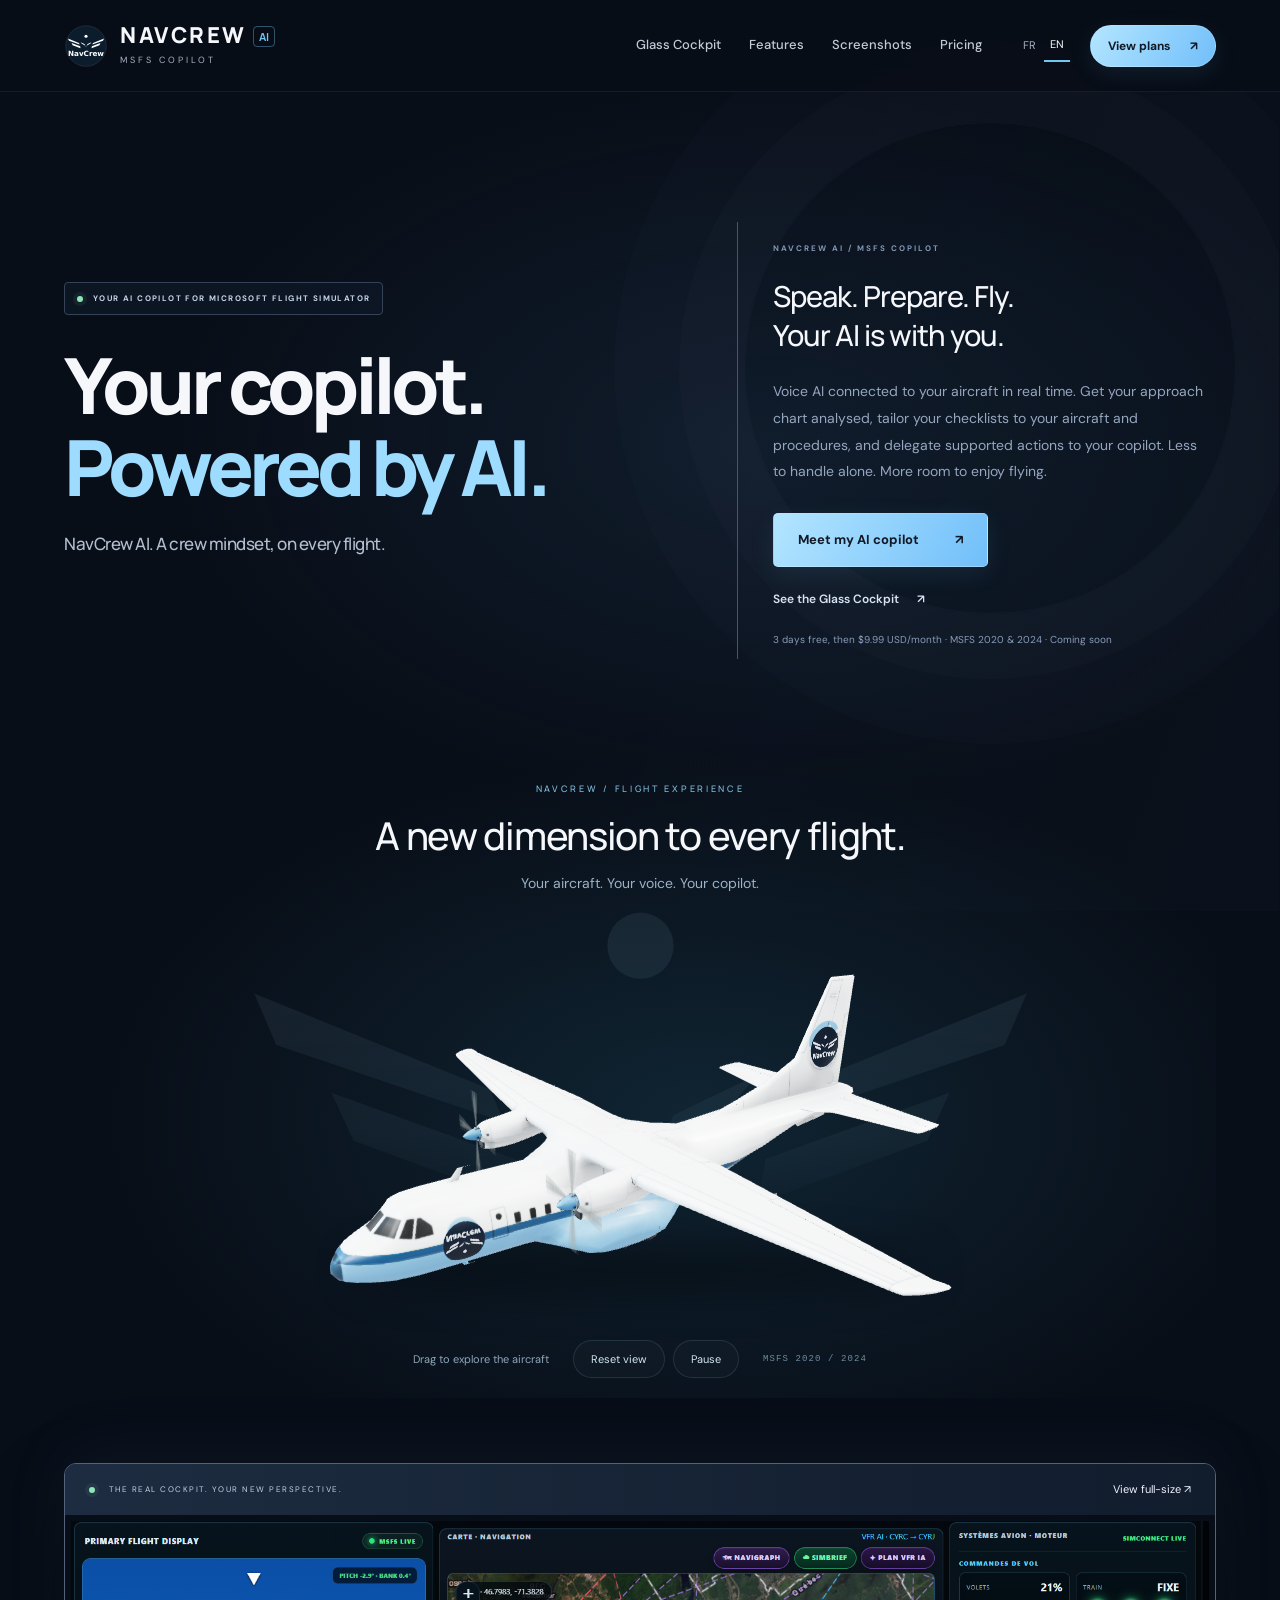
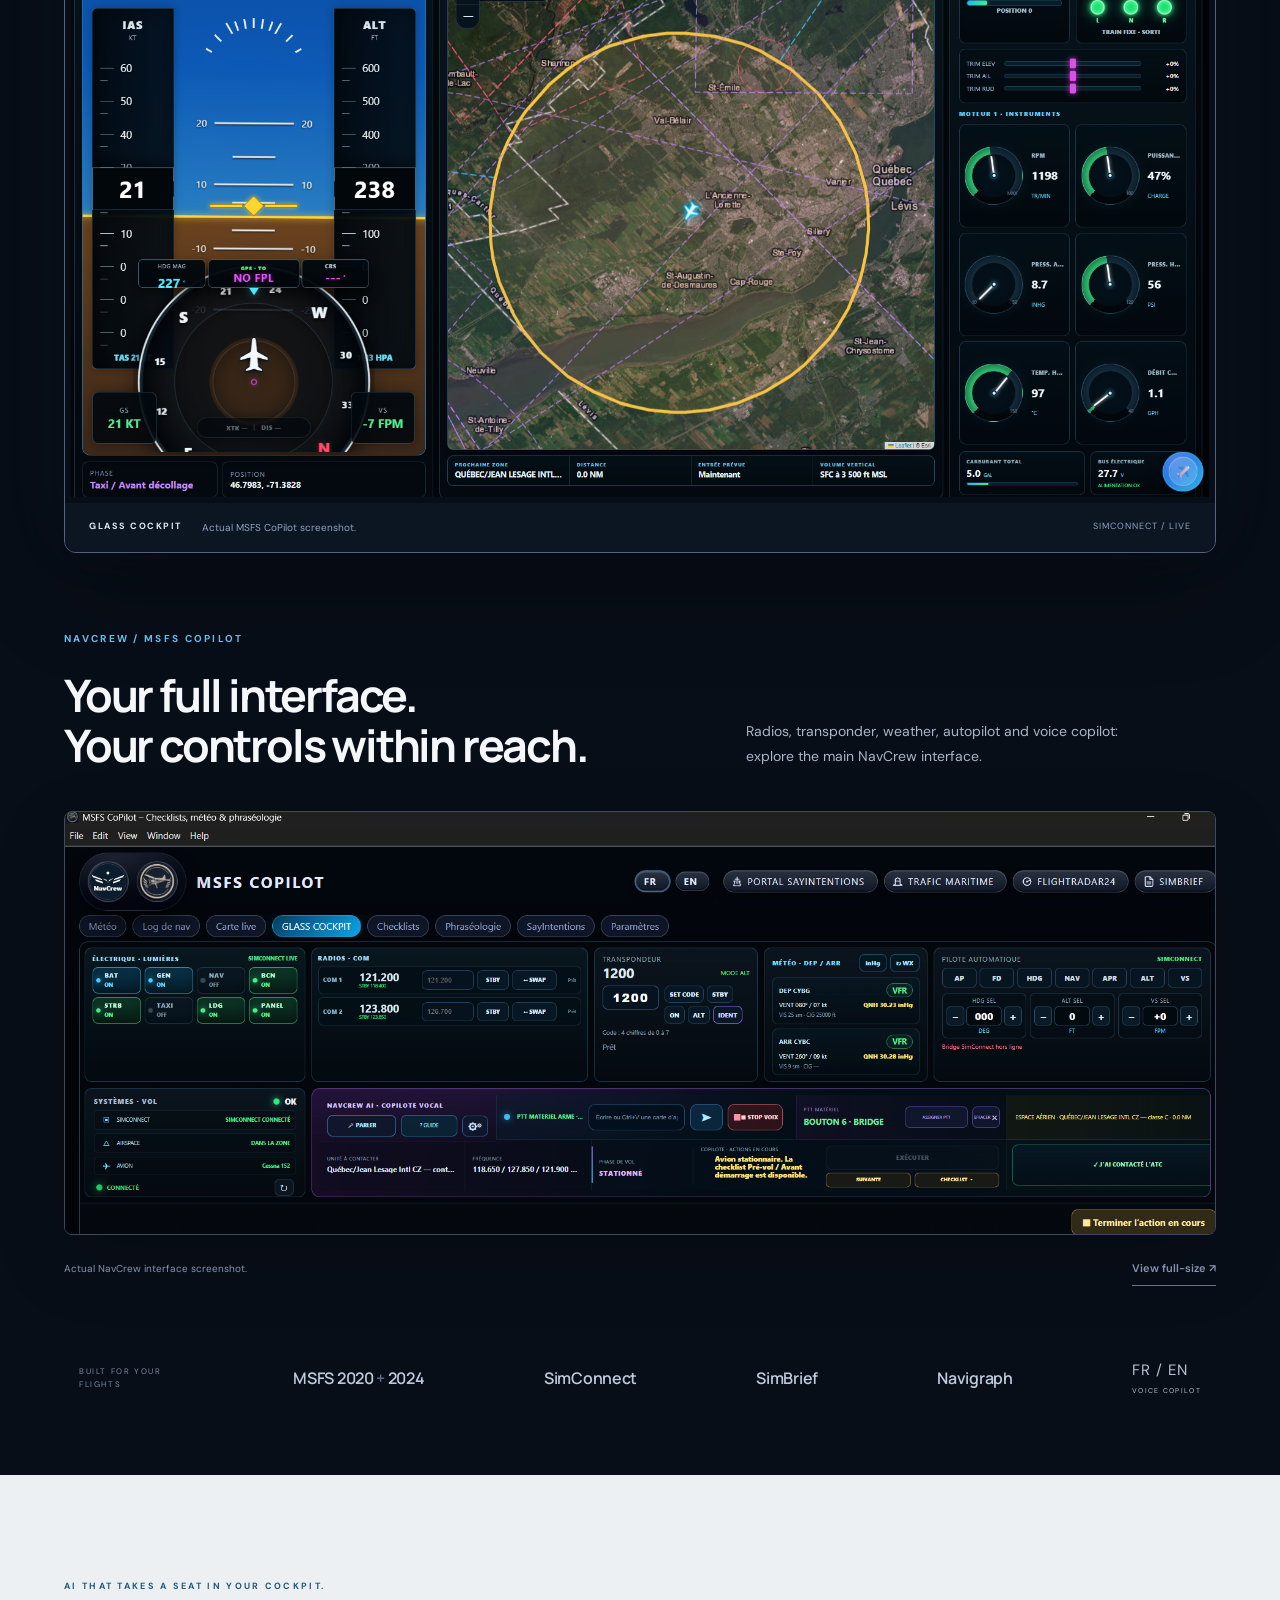
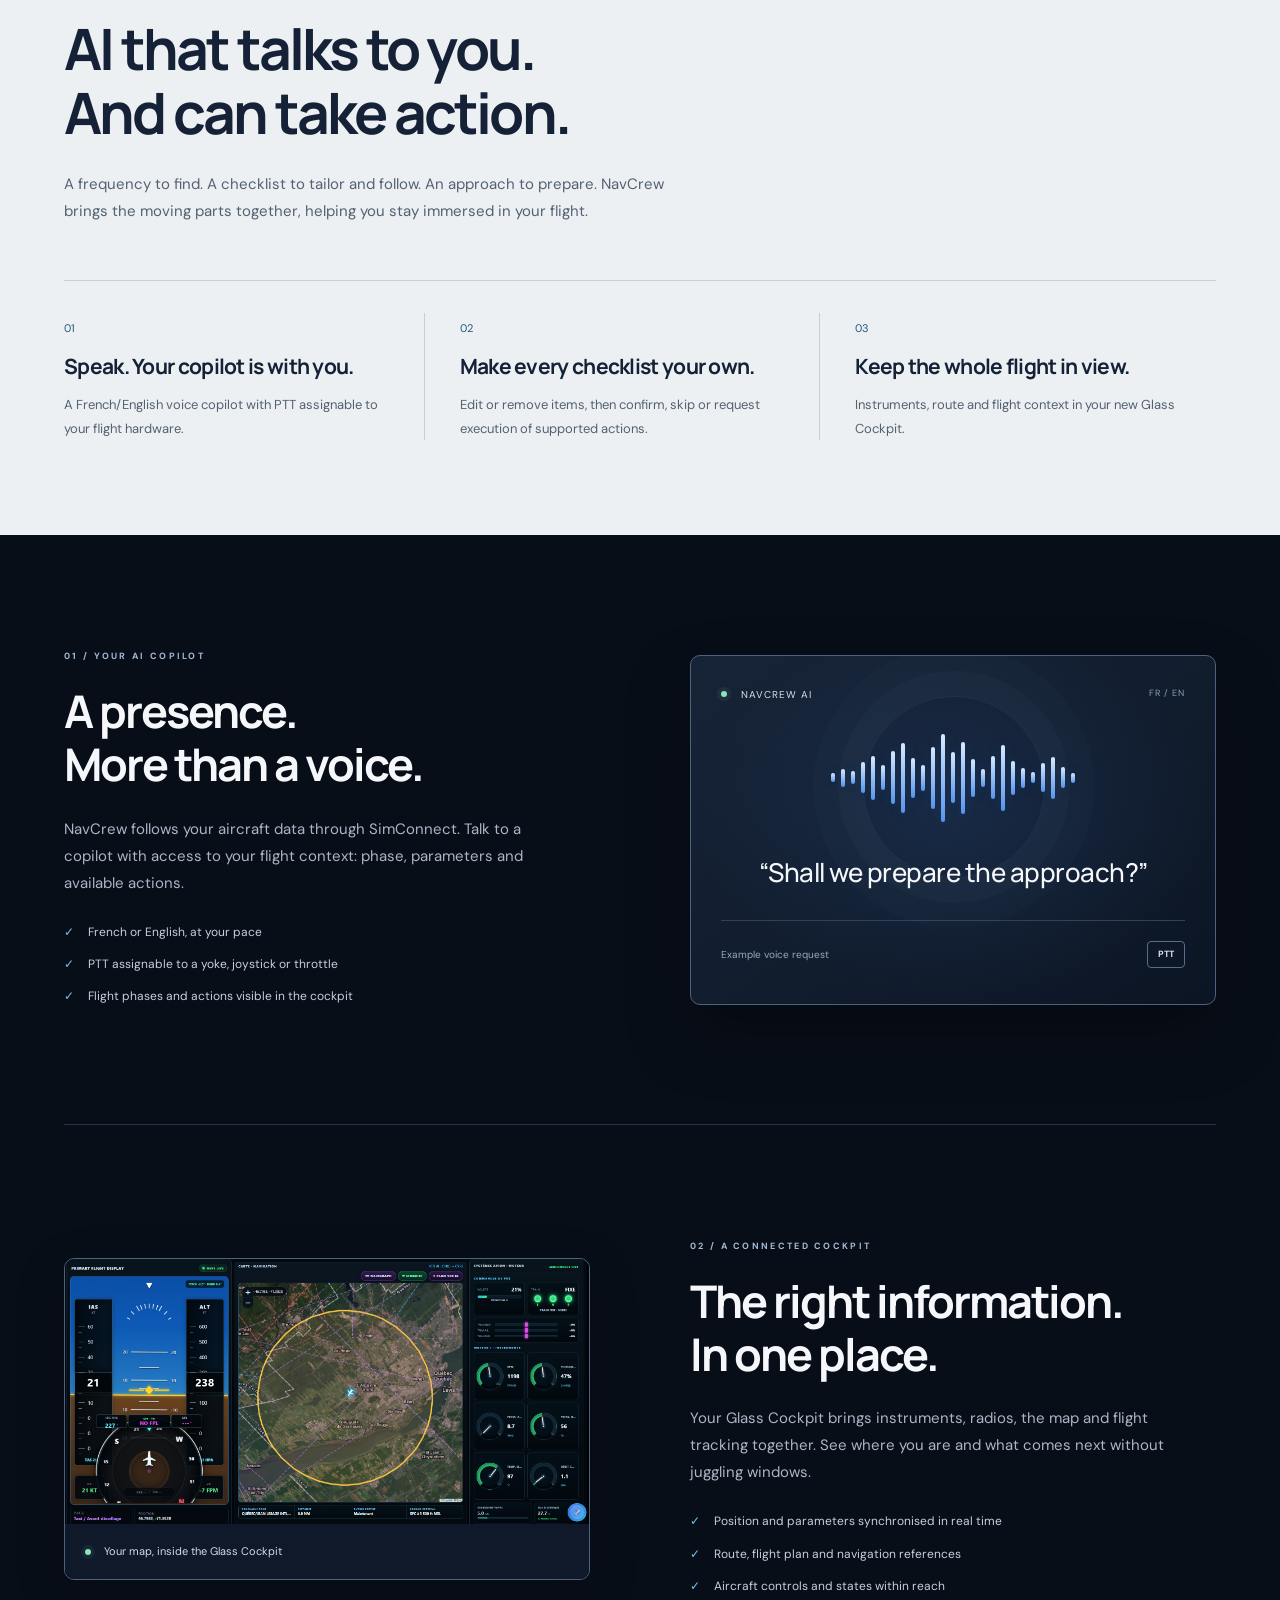
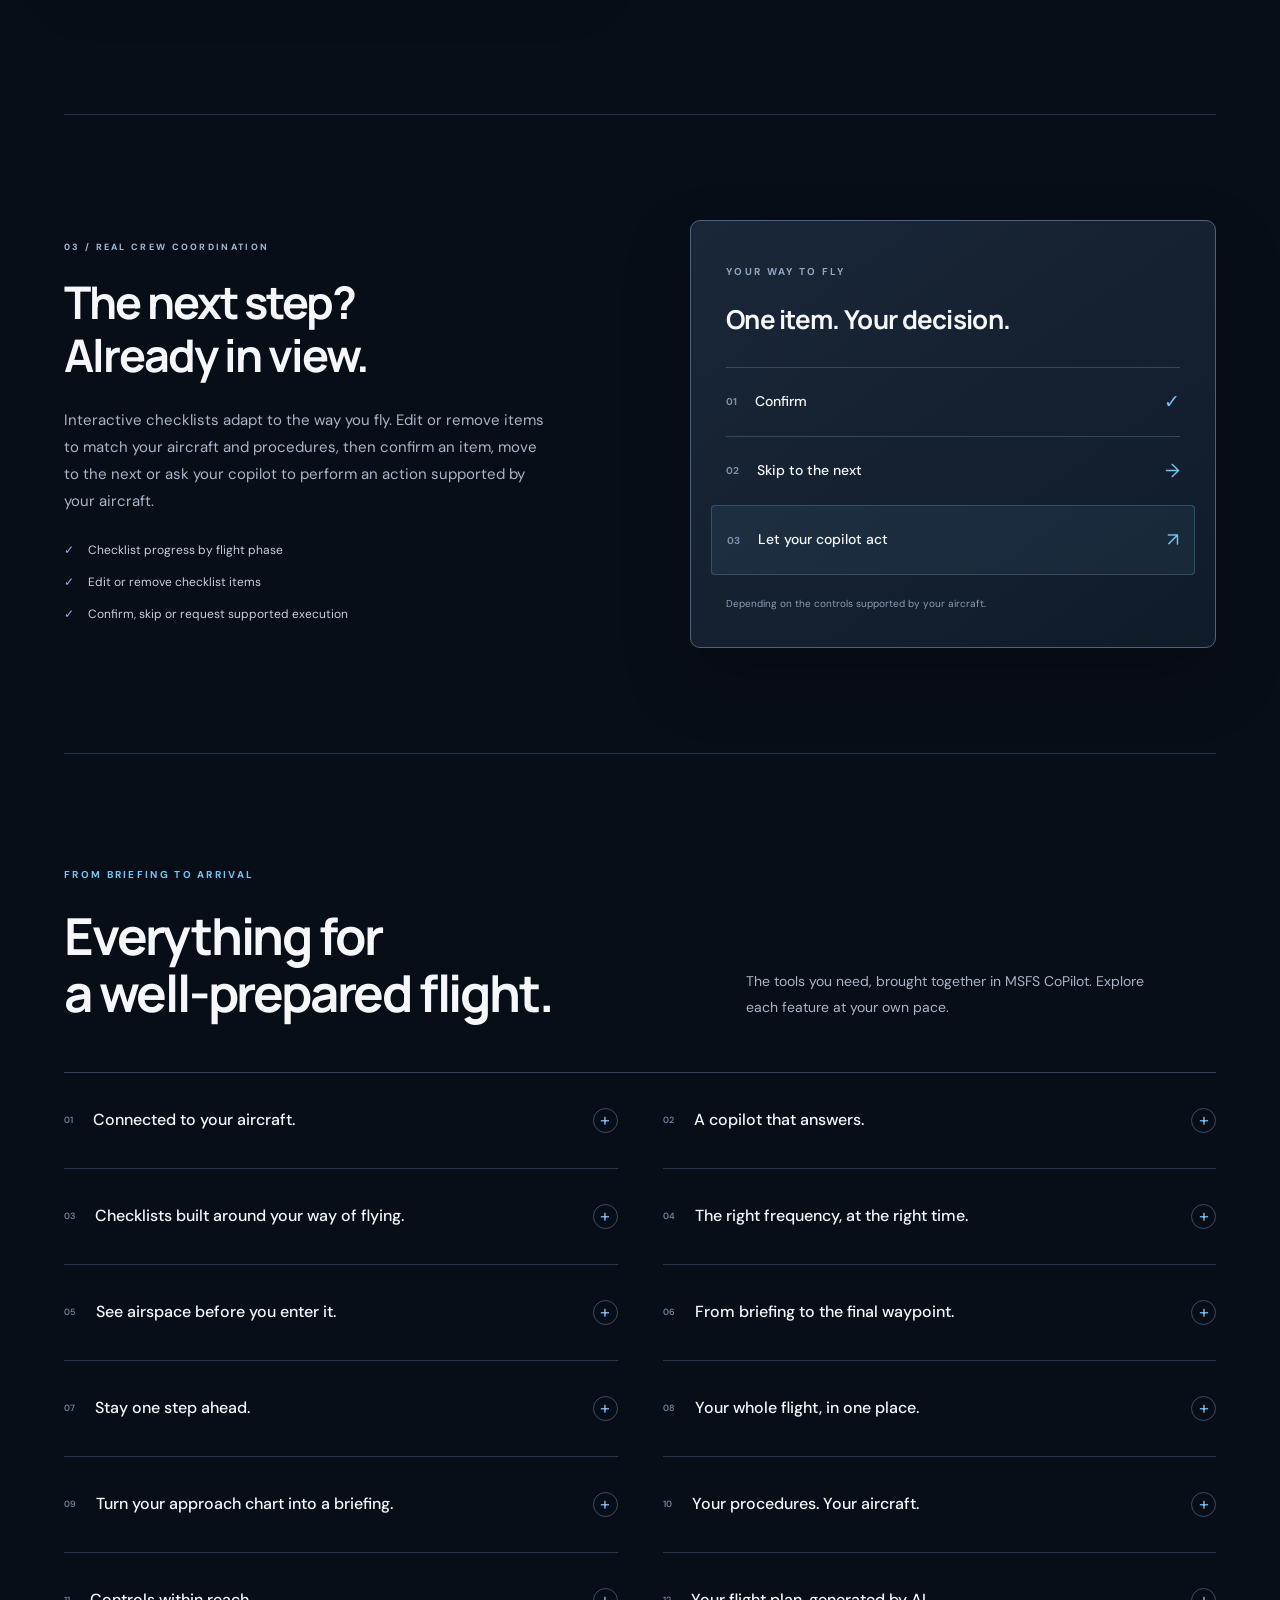
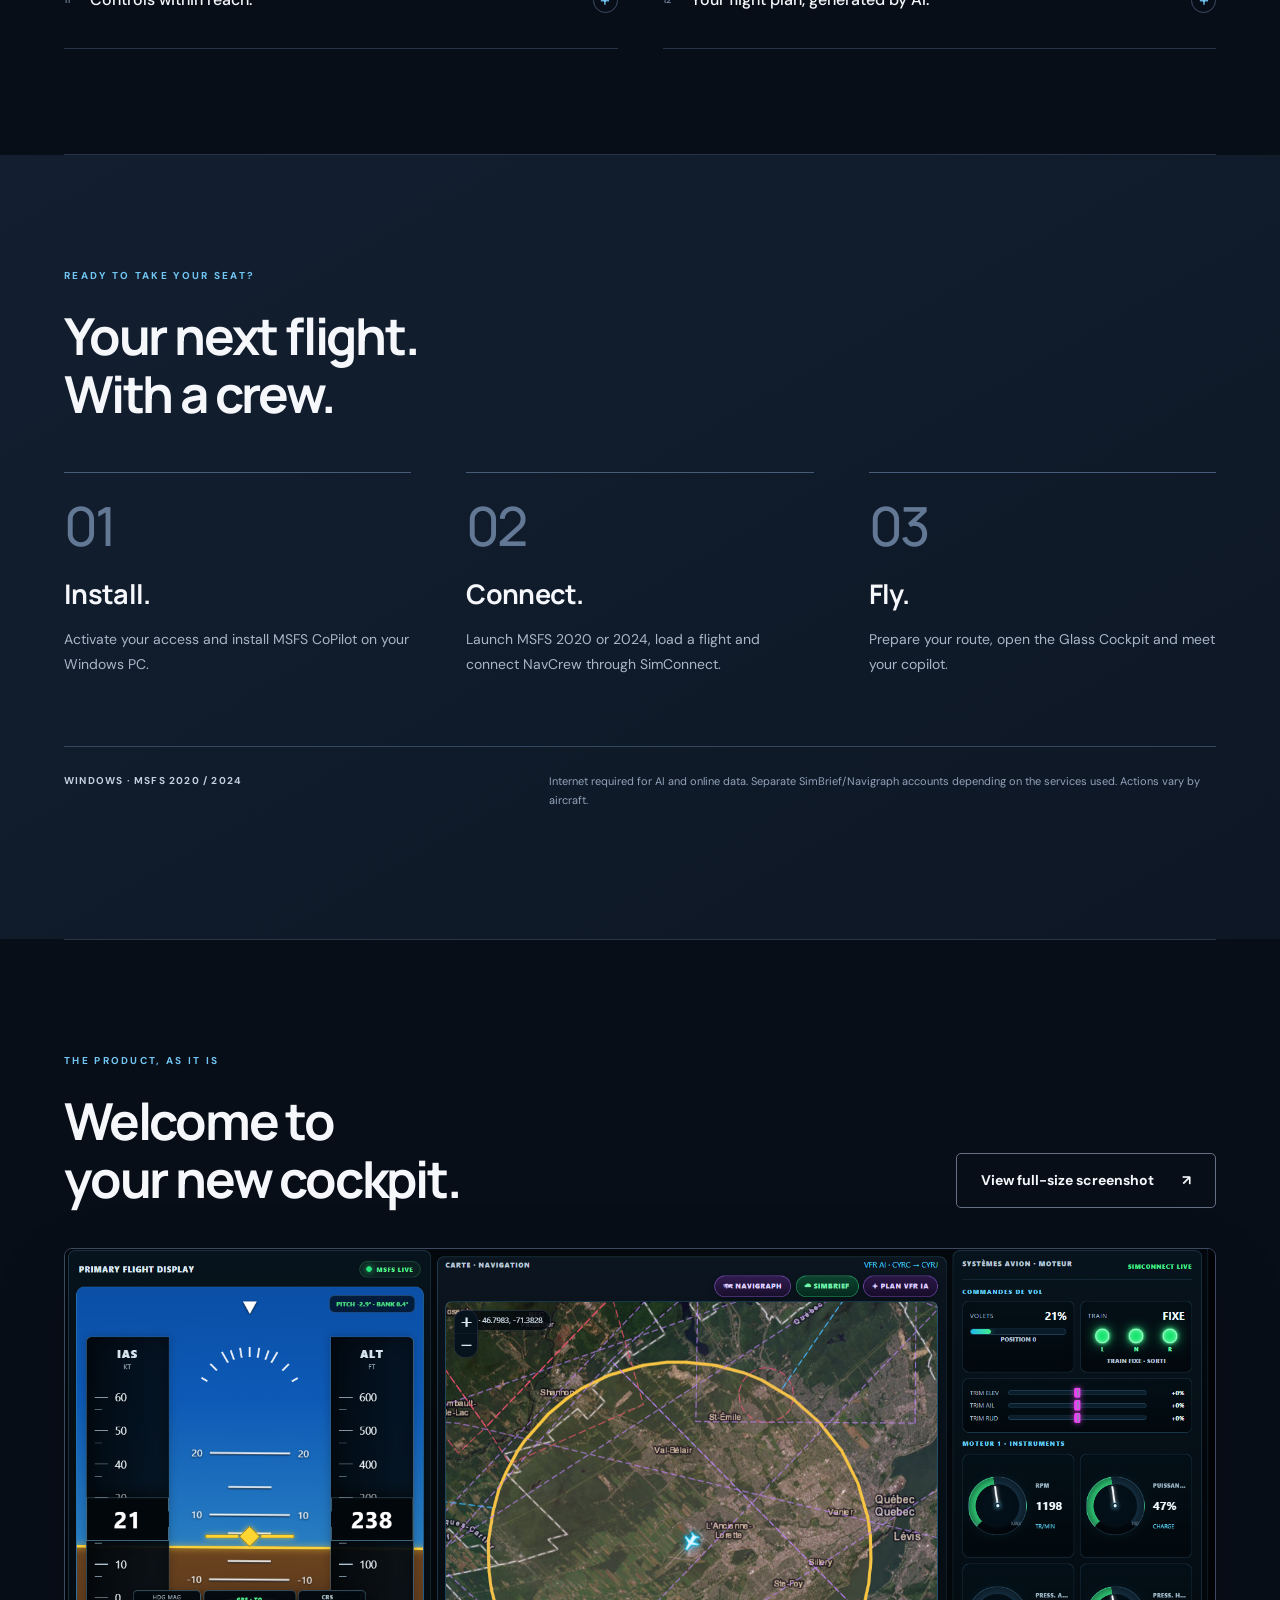
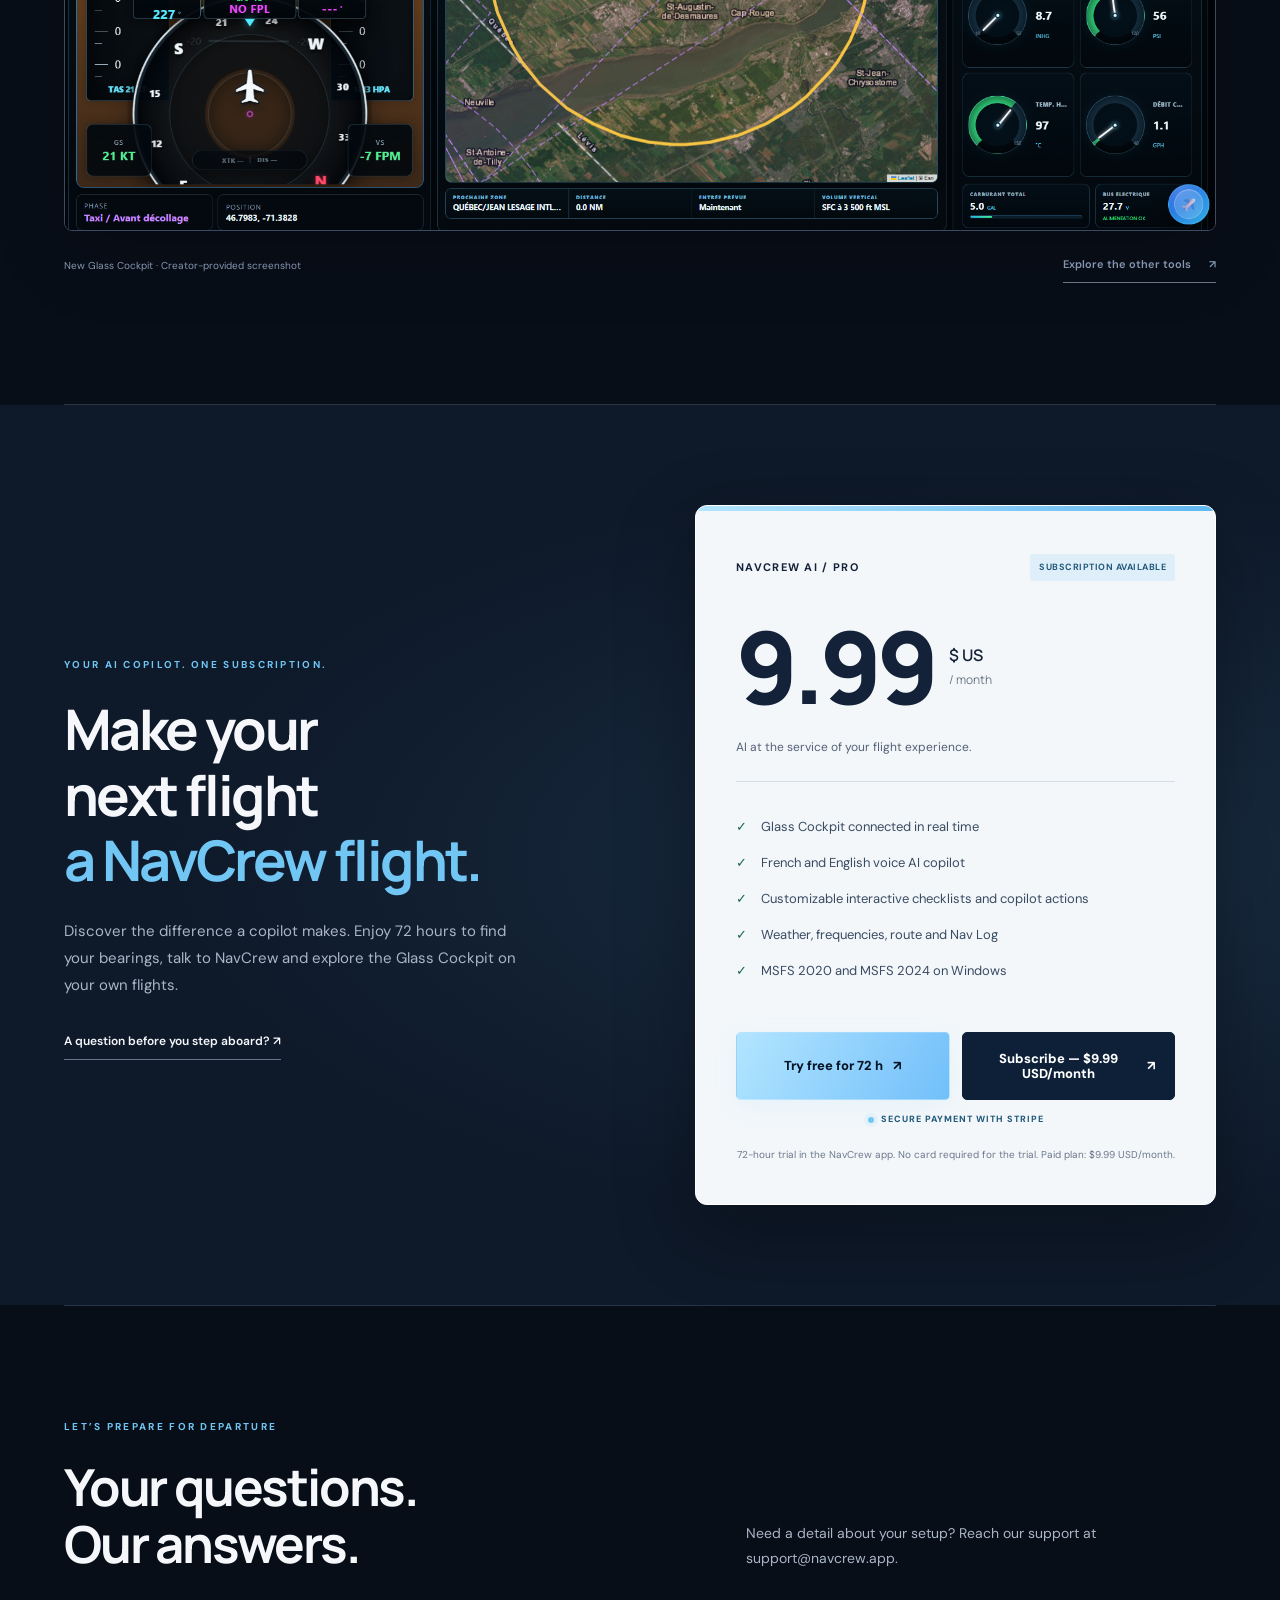
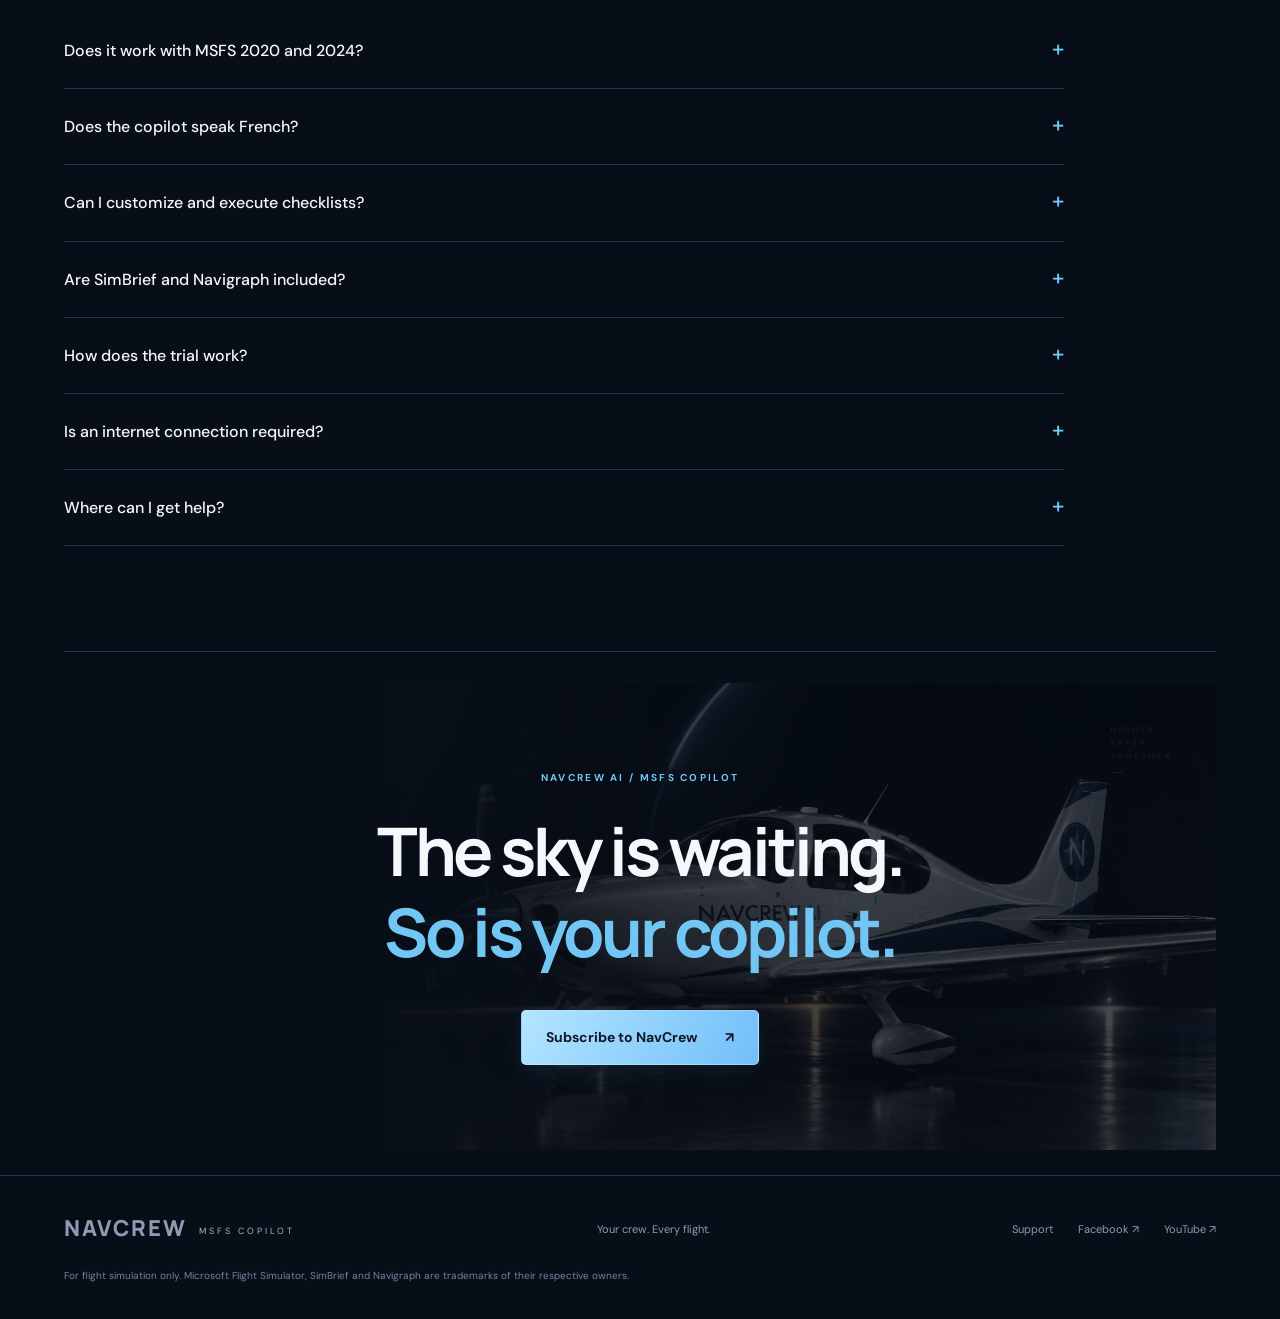
==== index.html @ 0e3092d4 "Update index.html" ====
<!DOCTYPE html>
<html lang="fr">
 <head>
  <meta charset="utf-8"/>
  <meta name="color-scheme" content="only light"/>
  <meta content="width=device-width, initial-scale=1" name="viewport"/>
  <title>
   NavCrew AI &mdash; Votre copilote IA pour MSFS
  </title>
  <meta content="NavCrew MSFS CoPilot : Glass Cockpit, copilote IA vocal FR/EN, SimConnect, checklists personnalisables et navigation pour MSFS 2020/2024. 9,99 $ US/mois, avec essai gratuit de 3 jours disponible prochainement." name="description"/>
  <link href="favicon.ico" rel="icon"/>
  <link href="apple-touch-icon.png" rel="apple-touch-icon"/>
  <link href="site.webmanifest" rel="manifest"/>
  <meta content="#080e18" name="theme-color"/>
  <meta content="NavCrew &mdash; MSFS CoPilot" property="og:title"/>
  <meta content="Glass Cockpit &middot; AI copilot FR/EN &middot; MSFS 2020 / 2024 &middot; $9.99 USD/month &middot; 3-day free trial coming soon" property="og:description"/>
  <meta content="https://navcrew.app/og-image.png" property="og:image"/>
  <meta content="website" property="og:type"/>
  <meta content="https://navcrew.app/" property="og:url"/>
  <meta content="summary_large_image" name="twitter:card"/>
  <link href="presentation.css" rel="stylesheet"/>
  <link href="art-direction.css" rel="stylesheet"/>
  <link href="flight-scene.css?v=5" rel="stylesheet"/>
  <style>
   /* Preserve the intentional dark/light palette, including on Android. */
   :root { color-scheme: only light; }
   .benefit-intro { background-color: #edf0f2; color: #152137; }
   .price-card { background-color: #f3f7fa; color: #142239; }
  </style>
  <script id="navcrew-aircraft-cache-bust">
(function(){
  const nativeFetch = window.fetch;
  if (!nativeFetch) return;
  window.fetch = function(resource, init){
    try {
      const raw = typeof resource === 'string' ? resource : (resource && resource.url);
      if (raw && /(?:^|\/)assets\/aircraft\.glb(?:[?#]|$)/.test(raw)) {
        const url = new URL(raw, location.href);
        url.searchParams.set('v', '20260921b');
        resource = typeof resource === 'string'
          ? url.toString()
          : new Request(url.toString(), resource);
      }
    } catch (_) {}
    return nativeFetch.call(this, resource, init);
  };
})();
</script>
  <script defer src="flight-scene.js?v=6"></script>
  <script defer="" src="site.js">
  </script>
  <script async="" src="https://www.googletagmanager.com/gtag/js?id=G-GPZQX5K71R">
  </script>
  <script>
   window.dataLayer=window.dataLayer||[];function gtag(){dataLayer.push(arguments)}gtag('js',new Date());gtag('config','G-GPZQX5K71R');
  </script>
  <style id="navcrew-pricing-actions-fix">
   #tarifs .pricing-actions{
  display:grid !important;
  grid-template-columns:1fr 1fr;
  gap:12px !important;
  width:100%;
}
#tarifs .pricing-actions .button{
  min-height:68px;
  display:flex !important;
  align-items:center;
  justify-content:center;
  gap:10px;
  text-align:center;
  text-decoration:none !important;
  font-weight:800;
  line-height:1.2;
  padding:14px 18px;
}
#tarifs .pricing-actions .navcrew-trial-button,
#tarifs .pricing-actions .navcrew-trial-button span{
  color:#061426 !important;
}
#tarifs .pricing-actions .navcrew-subscribe-button{
  background:#0d2038 !important;
  border:1px solid #0d2038 !important;
  color:#ffffff !important;
}
#tarifs .pricing-actions .navcrew-subscribe-button span{
  color:#ffffff !important;
  opacity:1 !important;
  visibility:visible !important;
}
#tarifs .pricing-actions .navcrew-subscribe-button:hover{
  background:#153553 !important;
  border-color:#153553 !important;
}
@media (max-width:720px){
  #tarifs .pricing-actions{
    grid-template-columns:1fr;
  }
}
  </style>

  <style id="navcrew-final-cta-aircraft">
    /* Final CTA — NavCrew aircraft visible but still behind the copy */
    .final-cta{
      position:relative;
      isolation:isolate;
      overflow:hidden;
      background:#080e18;
    }

    .final-cta::before{
      content:"";
      position:absolute;
      inset:0;
      z-index:0;
      pointer-events:none;

      background-image:url("navcrew-final-cta-aircraft.png");
      background-repeat:no-repeat;
      background-size:72% auto;
      background-position:100% 54%;

      opacity:.58;
      filter:saturate(.85) brightness(.78) contrast(1.04);

      -webkit-mask-image:linear-gradient(
        90deg,
        transparent 0%,
        rgba(0,0,0,.20) 28%,
        #000 52%,
        #000 100%
      );
      mask-image:linear-gradient(
        90deg,
        transparent 0%,
        rgba(0,0,0,.20) 28%,
        #000 52%,
        #000 100%
      );
    }

    .final-cta::after{
      content:"";
      position:absolute;
      inset:0;
      z-index:1;
      pointer-events:none;
      background:
        linear-gradient(90deg,
          rgba(8,14,24,.92) 0%,
          rgba(8,14,24,.72) 34%,
          rgba(8,14,24,.28) 70%,
          rgba(8,14,24,.34) 100%),
        linear-gradient(180deg,
          rgba(8,14,24,.08) 0%,
          rgba(8,14,24,.26) 100%);
    }

    .final-cta > *{
      position:relative;
      z-index:2;
    }

    @media (max-width:720px){
      .final-cta::before{
        background-size:auto 100%;
        background-position:72% 50%;
        opacity:.34;
        -webkit-mask-image:none;
        mask-image:none;
      }

      .final-cta::after{
        background:rgba(8,14,24,.58);
      }
    }
  </style>
</head>
 <body>
  <a class="skip" href="#main">
   <span data-en="Skip to content">
    Aller au contenu
   </span>
  </a>
  <header>
   <a aria-label="NavCrew &mdash; accueil" class="brand" href="index.html">
    <img alt="" height="46" src="navcrew-badge-round-name.svg" width="46"/>
    <span>
     NAVCREW
     <b class="brand-ai">
      AI
     </b>
     <small>
      MSFS COPILOT
     </small>
    </span>
   </a>
   <nav aria-label="Navigation">
    <a href="index.html#glass">
     <span data-en="Glass Cockpit">
      Glass Cockpit
     </span>
    </a>
    <a href="index.html#fonctions">
     <span data-en="Features">
      Fonctions
     </span>
    </a>
    <a href="index.html#captures">
     <span data-en="Screenshots">
      Captures
     </span>
    </a>
    <a href="index.html#tarifs">
     <span data-en="Pricing">
      Tarifs
     </span>
    </a>
   </nav>
   <div class="nav-actions">
    <div aria-label="Language" class="languages">
     <button aria-pressed="true" data-lang="fr">
      FR
     </button>
     <button aria-pressed="false" data-lang="en">
      EN
     </button>
    </div>
    <a class="button primary" href="index.html#tarifs">
     <span data-en="View plans">
      D&eacute;couvrir l&rsquo;offre
     </span>
     <span aria-hidden="true">
      &nearrow;
     </span>
    </a>
   </div>
  </header>
  <main id="main">
   <section class="hero">
    <div class="hero-copy">
     <div class="eyebrow">
      <span class="status-dot">
      </span>
      <span data-en="YOUR AI COPILOT FOR MICROSOFT FLIGHT SIMULATOR">
       VOTRE COPILOTE IA POUR MICROSOFT FLIGHT SIMULATOR
      </span>
     </div>
     <h1>
      <span data-en="Your copilot.&lt;br&gt;&lt;em&gt;Powered by AI.&lt;/em&gt;">
       Votre copilote.
       <br/>
       <em>
        Propuls&eacute; par l&rsquo;IA.
       </em>
      </span>
     </h1>
     <p>
      <span data-en="NavCrew AI. A crew mindset, on every flight.">
       NavCrew AI. L&rsquo;esprit d&rsquo;&eacute;quipage, &agrave; chaque vol.
      </span>
     </p>
    </div>
    <div class="hero-pitch">
     <span class="eyebrow">
      NAVCREW AI / MSFS COPILOT
     </span>
     <h2>
      <span data-en="Speak. Prepare. Fly.&lt;br&gt;Your AI is with you.">
       Parlez. Pr&eacute;parez. Pilotez.
       <br/>
       Votre IA vous accompagne.
      </span>
     </h2>
     <p>
      <span data-en="Voice AI connected to your aircraft in real time. Get your approach chart analysed, tailor your checklists to your aircraft and procedures, and delegate supported actions to your copilot. Less to handle alone. More room to enjoy flying.">
       Une IA vocale connect&eacute;e &agrave; votre avion en temps r&eacute;el. Faites analyser votre carte d&rsquo;approche, adaptez vos checklists &agrave; votre avion et &agrave; vos proc&eacute;dures, puis confiez les actions compatibles &agrave; votre copilote. Moins de t&acirc;ches &agrave; g&eacute;rer seul. Plus de place pour le plaisir de voler.
      </span>
     </p>
     <div class="hero-buttons">
      <a class="button primary" href="#tarifs">
       <span data-en="Meet my AI copilot">
        D&eacute;couvrir mon copilote IA
       </span>
       <span aria-hidden="true">
        &nearrow;
       </span>
      </a>
      <a class="text-link" href="#glass">
       <span data-en="See the Glass Cockpit">
        Voir le Glass Cockpit
       </span>
       <span aria-hidden="true">
        &nearrow;
       </span>
      </a>
     </div>
     <p class="offer-line">
      <span data-en="3 days free, then $9.99 USD/month &middot; MSFS 2020 &amp; 2024 &middot; Coming soon">
       3 jours gratuits, puis 9,99 $ US/mois &middot; MSFS 2020 &amp; 2024 &middot; Disponible prochainement
      </span>
     </p>
    </div>
   </section>
   <section class="flight-scene" id="flight-experience" aria-labelledby="flight-title">
    <div class="flight-heading"><span class="flight-kicker">NAVCREW / FLIGHT EXPERIENCE</span><h2 id="flight-title"><span data-en="A new dimension to every flight.">Une nouvelle dimension à chaque vol.</span></h2><p><span data-en="Your aircraft. Your voice. Your copilot.">Votre avion. Votre voix. Votre copilote.</span></p></div>
    <div class="flight-viewport"><img class="flight-poster" src="assets/aircraft-poster.png" alt="" aria-hidden="true" width="1100" height="650" loading="lazy"><canvas id="flight-canvas" tabindex="0" role="img" aria-label="Interactive three-dimensional aircraft illustration">NavCrew — avion en trois dimensions / three-dimensional aircraft.</canvas><p id="flight-status" role="status">Préparation de votre avion…</p><div class="flight-tag" aria-hidden="true"><i></i> NAVCREW AI<br><small>FLIGHT COMPANION</small></div></div>
    <div class="flight-footer"><span class="flight-instruction" data-en="Drag to explore the aircraft">Glissez pour explorer l’avion</span><div class="flight-controls"><button type="button" id="flight-reset"><span data-en="Reset view">Recentrer</span></button><button type="button" id="flight-motion" aria-pressed="false"><span data-en="Pause animation">Pause animation</span></button></div><span class="flight-edition">MSFS 2020 / 2024</span></div>
   </section>
   <section class="product-showcase" id="glass">
    <div class="product-topline">
     <span>
      <span class="status-dot">
      </span>
      <span data-en="THE REAL COCKPIT. YOUR NEW PERSPECTIVE.">
       LE VRAI COCKPIT. VOTRE NOUVEAU POINT DE VUE.
      </span>
     </span>
     <a href="glass-cockpit.png" rel="noopener" target="_blank">
      <span data-en="View full-size &nearrow;">
       Agrandir la capture &nearrow;
      </span>
     </a>
    </div>
    <a aria-label="Glass Cockpit &mdash; full size" class="product-image" href="glass-cockpit.png" rel="noopener" target="_blank">
     <img alt="NavCrew Glass Cockpit : PFD, carte de navigation et instruments moteur" fetchpriority="high" height="942" src="glass-cockpit.png" width="1863"/>
    </a>
    <div class="product-caption">
     <strong>
      GLASS COCKPIT
     </strong>
     <span>
      <span data-en="Actual MSFS CoPilot screenshot.">
       Capture r&eacute;elle de MSFS CoPilot.
      </span>
     </span>
     <span class="caption-end">
      SIMCONNECT / LIVE
     </span>
    </div>
   </section>
   <section class="interface-showcase">
    <div class="split-heading">
     <div>
      <span class="eyebrow">
       NAVCREW / MSFS COPILOT
      </span>
      <h2>
       <span data-en="Your full interface.&lt;br&gt;Your controls within reach.">
        Votre interface compl&egrave;te.
        <br/>
        Vos commandes &agrave; port&eacute;e de main.
       </span>
      </h2>
     </div>
     <p>
      <span data-en="Radios, transponder, weather, autopilot and voice copilot: explore the main NavCrew interface.">
       Radios, transpondeur, m&eacute;t&eacute;o, pilote automatique et copilote vocal : d&eacute;couvrez la vue principale de NavCrew.
      </span>
     </p>
    </div>
    <a class="gallery-current" href="navcrew-interface.png" rel="noopener" target="_blank">
     <img alt="Interface principale NavCrew : commandes, radios, m&eacute;t&eacute;o et copilote vocal" height="688" loading="lazy" src="navcrew-interface.png" width="1876"/>
    </a>
    <div class="gallery-footer">
     <span data-en="Actual NavCrew interface screenshot.">
      Capture r&eacute;elle de l&rsquo;interface NavCrew.
     </span>
     <a class="text-link" href="navcrew-interface.png" rel="noopener" target="_blank">
      <span data-en="View full-size &nearrow;">
       Agrandir la capture &nearrow;
      </span>
     </a>
    </div>
   </section>
   <div class="compat-strip">
    <span>
     <span data-en="BUILT FOR YOUR FLIGHTS">
      CON&Ccedil;U POUR VOS VOLS
     </span>
    </span>
    <strong>
     MSFS 2020
     <i>
      +
     </i>
     2024
    </strong>
    <strong>
     SimConnect
    </strong>
    <strong>
     SimBrief
    </strong>
    <strong>
     Navigraph
    </strong>
    <span class="voice-proof">
     FR / EN
     <small>
      <span data-en="VOICE COPILOT">
       COPILOTE VOCAL
      </span>
     </small>
    </span>
   </div>
   <section class="benefit-intro" id="benefices">
    <span class="eyebrow">
     <span data-en="AI THAT TAKES A SEAT IN YOUR COCKPIT.">
      UNE IA QUI PREND PLACE DANS VOTRE COCKPIT.
     </span>
    </span>
    <h2>
     <span data-en="AI that talks to you.&lt;br&gt;And can take action.">
      Une IA qui vous parle.
      <br/>
      Et qui peut agir.
     </span>
    </h2>
    <p>
     <span data-en="A frequency to find. A checklist to tailor and follow. An approach to prepare. NavCrew brings the moving parts together, helping you stay immersed in your flight.">
      Une fr&eacute;quence &agrave; trouver. Une checklist &agrave; adapter et &agrave; suivre. Une approche &agrave; pr&eacute;parer. NavCrew rassemble ce qui vous disperse, pour vous aider &agrave; rester dans votre vol.
     </span>
    </p>
    <div class="benefit-promises">
     <div>
      <span class="promise-icon">
       01
      </span>
      <h3>
       <span data-en="Speak. Your copilot is with you.">
        Parlez. Il vous accompagne.
       </span>
      </h3>
      <p>
       <span data-en="A French/English voice copilot with PTT assignable to your flight hardware.">
        Un copilote vocal FR/EN et un PTT assignable &agrave; votre mat&eacute;riel de vol.
       </span>
      </p>
     </div>
     <div>
      <span class="promise-icon">
       02
      </span>
      <h3>
       <span data-en="Make every checklist your own.">
        Adaptez chaque checklist &agrave; votre fa&ccedil;on.
       </span>
      </h3>
      <p>
       <span data-en="Edit or remove items, then confirm, skip or request execution of supported actions.">
        Modifiez ou supprimez des items, puis confirmez, sautez ou faites ex&eacute;cuter les actions prises en charge.
       </span>
      </p>
     </div>
     <div>
      <span class="promise-icon">
       03
      </span>
      <h3>
       <span data-en="Keep the whole flight in view.">
        Gardez le vol en perspective.
       </span>
      </h3>
      <p>
       <span data-en="Instruments, route and flight context in your new Glass Cockpit.">
        Instruments, route et contexte de vol dans votre nouveau Glass Cockpit.
       </span>
      </p>
     </div>
    </div>
   </section>
   <section class="stories" id="experience">
    <article class="story">
     <div class="story-copy">
      <span class="eyebrow">
       01 /
       <span data-en="YOUR AI COPILOT">
        VOTRE COPILOTE IA
       </span>
      </span>
      <h2>
       <span data-en="A presence.&lt;br&gt;More than a voice.">
        Une pr&eacute;sence.
        <br/>
        Pas juste une voix.
       </span>
      </h2>
      <p>
       <span data-en="NavCrew follows your aircraft data through SimConnect. Talk to a copilot with access to your flight context: phase, parameters and available actions.">
        NavCrew suit les donn&eacute;es de votre avion via SimConnect. Vous &eacute;changez avec un copilote qui dispose du contexte de votre vol : phase, param&egrave;tres et actions disponibles.
       </span>
      </p>
      <ul class="ticks">
       <li>
        <span data-en="French or English, at your pace">
         Fran&ccedil;ais ou anglais, &agrave; votre rythme
        </span>
       </li>
       <li>
        <span data-en="PTT assignable to a yoke, joystick or throttle">
         PTT assignable sur yoke, joystick ou manette des gaz
        </span>
       </li>
       <li>
        <span data-en="Flight phases and actions visible in the cockpit">
         Phases de vol et actions visibles dans le cockpit
        </span>
       </li>
      </ul>
     </div>
     <div class="voice-visual">
      <div class="voice-visual-top">
       <span class="status-dot">
       </span>
       NAVCREW AI
       <span>
        FR / EN
       </span>
      </div>
      <div aria-hidden="true" class="wave">
       <i style="--h:9px">
       </i>
       <i style="--h:18px">
       </i>
       <i style="--h:13px">
       </i>
       <i style="--h:31px">
       </i>
       <i style="--h:44px">
       </i>
       <i style="--h:25px">
       </i>
       <i style="--h:53px">
       </i>
       <i style="--h:70px">
       </i>
       <i style="--h:40px">
       </i>
       <i style="--h:26px">
       </i>
       <i style="--h:62px">
       </i>
       <i style="--h:88px">
       </i>
       <i style="--h:51px">
       </i>
       <i style="--h:72px">
       </i>
       <i style="--h:38px">
       </i>
       <i style="--h:18px">
       </i>
       <i style="--h:43px">
       </i>
       <i style="--h:66px">
       </i>
       <i style="--h:34px">
       </i>
       <i style="--h:20px">
       </i>
       <i style="--h:11px">
       </i>
       <i style="--h:29px">
       </i>
       <i style="--h:42px">
       </i>
       <i style="--h:21px">
       </i>
       <i style="--h:10px">
       </i>
      </div>
      <div class="voice-message">
       <span data-en="&ldquo;Shall we prepare the approach?&rdquo;">
        &laquo; On pr&eacute;pare l&rsquo;approche ? &raquo;
       </span>
      </div>
      <div class="voice-bottom">
       <span>
        <span data-en="Example voice request">
         Exemple de demande vocale
        </span>
       </span>
       <b>
        PTT
       </b>
      </div>
     </div>
    </article>
    <article class="story reverse">
     <div class="story-copy">
      <span class="eyebrow">
       02 /
       <span data-en="A CONNECTED COCKPIT">
        UN COCKPIT CONNECT&Eacute;
       </span>
      </span>
      <h2>
       <span data-en="The right information.&lt;br&gt;In one place.">
        Les bonnes informations.
        <br/>
        Au m&ecirc;me endroit.
       </span>
      </h2>
      <p>
       <span data-en="Your Glass Cockpit brings instruments, radios, the map and flight tracking together. See where you are and what comes next without juggling windows.">
        Votre Glass Cockpit r&eacute;unit les instruments, les radios, la carte et le suivi du vol. Voyez o&ugrave; vous en &ecirc;tes et ce qui vient ensuite, sans jongler entre les fen&ecirc;tres.
       </span>
      </p>
      <ul class="ticks">
       <li>
        <span data-en="Position and parameters synchronised in real time">
         Position et param&egrave;tres synchronis&eacute;s en temps r&eacute;el
        </span>
       </li>
       <li>
        <span data-en="Route, flight plan and navigation references">
         Route, plan de vol et rep&egrave;res de navigation
        </span>
       </li>
       <li>
        <span data-en="Aircraft controls and states within reach">
         Commandes et &eacute;tats de l&rsquo;avion accessibles
        </span>
       </li>
      </ul>
     </div>
     <div class="product-detail map-detail">
      <img alt="Votre carte, dans le Glass Cockpit" height="942" loading="lazy" src="glass-cockpit.png" width="1863"/>
      <div class="detail-label">
       <span class="status-dot">
       </span>
       <span data-en="Your map, inside the Glass Cockpit">
        Votre carte, dans le Glass Cockpit
       </span>
      </div>
     </div>
    </article>
    <article class="story">
     <div class="story-copy">
      <span class="eyebrow">
       03 /
       <span data-en="REAL CREW COORDINATION">
        UN VRAI TRAVAIL D&rsquo;&Eacute;QUIPAGE
       </span>
      </span>
      <h2>
       <span data-en="The next step?&lt;br&gt;Already in view.">
        La prochaine &eacute;tape ?
        <br/>
        Vous l&rsquo;avez d&eacute;j&agrave; sous les yeux.
       </span>
      </h2>
      <p>
       <span data-en="Interactive checklists adapt to the way you fly. Edit or remove items to match your aircraft and procedures, then confirm an item, move to the next or ask your copilot to perform an action supported by your aircraft.">
        Les checklists interactives s&rsquo;adaptent &agrave; votre fa&ccedil;on de voler. Modifiez ou supprimez des items pour les ajuster &agrave; votre avion et &agrave; vos proc&eacute;dures, puis validez un item, passez au suivant ou demandez au copilote d&rsquo;effectuer une action compatible avec votre avion.
       </span>
      </p>
      <ul class="ticks">
       <li>
        <span data-en="Checklist progress by flight phase">
         Suivi des checklists selon la phase de vol
        </span>
       </li>
       <li>
        <span data-en="Edit or remove checklist items">
         Modification ou suppression des items
        </span>
       </li>
       <li>
        <span data-en="Confirm, skip or request supported execution">
         Confirmez, sautez ou demandez une ex&eacute;cution compatible
        </span>
       </li>
      </ul>
     </div>
     <div class="workflow-visual">
      <span class="eyebrow">
       <span data-en="YOUR WAY TO FLY">
        VOTRE FA&Ccedil;ON DE VOLER
       </span>
      </span>
      <h3>
       <span data-en="One item. Your decision.">
        Un item. Votre d&eacute;cision.
       </span>
      </h3>
      <div>
       <b>
        01
       </b>
       <span>
        <span data-en="Confirm">
         Confirmez
        </span>
       </span>
       <i>
        &checkmark;
       </i>
      </div>
      <div>
       <b>
        02
       </b>
       <span>
        <span data-en="Skip to the next">
         Passez &agrave; la suite
        </span>
       </span>
       <i>
        &rarr;
       </i>
      </div>
      <div>
       <b>
        03
       </b>
       <span>
        <span data-en="Let your copilot act">
         Confiez l&rsquo;action au copilote
        </span>
       </span>
       <i>
        &nearrow;
       </i>
      </div>
      <small>
       <span data-en="Depending on the controls supported by your aircraft.">
        Selon les commandes prises en charge par votre avion.
       </span>
      </small>
     </div>
    </article>
   </section>
   <section id="fonctions">
    <div class="split-heading">
     <div>
      <span class="eyebrow">
       <span data-en="FROM BRIEFING TO ARRIVAL">
        DU BRIEFING &Agrave; L&rsquo;ARRIV&Eacute;E
       </span>
      </span>
      <h2>
       <span data-en="Everything for&lt;br&gt;a well-prepared flight.">
        Tout ce qui fait
        <br/>
        un vol bien pr&eacute;par&eacute;.
       </span>
      </h2>
     </div>
     <p>
      <span data-en="The tools you need, brought together in MSFS CoPilot. Explore each feature at your own pace.">
       Les outils dont vous avez besoin, r&eacute;unis dans MSFS CoPilot. Explorez chaque fonction &agrave; votre rythme.
      </span>
     </p>
    </div>
    <div class="feature-list">
     <details>
      <summary>
       <span class="feature-code">
        01
       </span>
       <span>
        <span data-en="Connected to your aircraft.">
         Connect&eacute; &agrave; votre avion.
        </span>
       </span>
       <b>
        +
       </b>
      </summary>
      <p>
       <span data-en="SimConnect synchronises position, heading, altitude, speed and aircraft states in real time. Flight phases stay visible in the Glass Cockpit.">
        SimConnect synchronise position, cap, altitude, vitesse et &eacute;tats de l&rsquo;avion en temps r&eacute;el. Les phases de vol restent visibles dans le Glass Cockpit.
       </span>
      </p>
     </details>
     <details>
      <summary>
       <span class="feature-code">
        02
       </span>
       <span>
        <span data-en="A copilot that answers.">
         Un copilote qui vous r&eacute;pond.
        </span>
       </span>
       <b>
        +
       </b>
      </summary>
      <p>
       <span data-en="Talk to NavCrew AI in French or English. Push-to-Talk (PTT) lets you choose when to speak and stay focused on flying.">
        &Eacute;changez avec NavCrew AI en fran&ccedil;ais ou en anglais. Le Push-to-Talk (PTT) vous laisse choisir quand parler, pour garder votre attention sur le vol.
       </span>
      </p>
     </details>
     <details>
      <summary>
       <span class="feature-code">
        03
       </span>
       <span>
        <span data-en="Checklists built around your way of flying.">
         Des checklists adapt&eacute;es &agrave; votre fa&ccedil;on de voler.
        </span>
       </span>
       <b>
        +
       </b>
      </summary>
      <p>
       <span data-en="Customize your checklists by editing or removing items to match your aircraft and procedures. Follow them by flight phase, confirm or skip a step, and request execution when the control is supported by your aircraft.">
        Personnalisez vos checklists en modifiant ou en supprimant des items pour les adapter &agrave; votre avion et &agrave; vos proc&eacute;dures. Suivez-les par phase de vol, confirmez ou sautez une &eacute;tape et demandez son ex&eacute;cution lorsque la commande est prise en charge par votre avion.
       </span>
      </p>
     </details>
     <details>
      <summary>
       <span class="feature-code">
        04
       </span>
       <span>
        <span data-en="The right frequency, at the right time.">
         La bonne fr&eacute;quence, au bon moment.
        </span>
       </span>
       <b>
        +
       </b>
      </summary>
      <p>
       <span data-en="Find ATIS, ground, tower, approach and centre. Tune cockpit frequencies and consult phraseology and available SayIntentions history.">
        Retrouvez ATIS, sol, tour, approche et centre. R&eacute;glez les fr&eacute;quences dans le cockpit et consultez la phras&eacute;ologie ainsi que l&rsquo;historique SayIntentions disponible.
       </span>
      </p>
     </details>
     <details>
      <summary>
       <span class="feature-code">
        05
       </span>
       <span>
        <span data-en="See airspace before you enter it.">
         Anticipez les espaces a&eacute;riens.
        </span>
       </span>
       <b>
        +
       </b>
      </summary>
      <p>
       <span data-en="AirspaceGuard watches your route, detects upcoming airspace and alerts you before entry. NavCrew helps you prepare the useful details for the transition &mdash; airspace class or type, relevant frequency and next actions according to the available data.">
        AirspaceGuard surveille votre route, d&eacute;tecte les espaces a&eacute;riens &agrave; venir et vous avertit avant d&rsquo;y p&eacute;n&eacute;trer. NavCrew vous aide &agrave; pr&eacute;parer les informations utiles pour l&rsquo;entr&eacute;e &mdash; classe ou type d&rsquo;espace, fr&eacute;quence pertinente et prochaines actions selon les donn&eacute;es disponibles.
       </span>
      </p>
     </details>
     <details>
      <summary>
       <span class="feature-code">
        06
       </span>
       <span>
        <span data-en="From briefing to the final waypoint.">
         Du briefing au dernier waypoint.
        </span>
       </span>
       <b>
        +
       </b>
      </summary>
      <p>
       <span data-en="Import your SimBrief plan, follow your route on the map and access Navigraph charts. Prepare your approach, minima and missed approach using available data.">
        Importez votre plan SimBrief, suivez la route sur la carte et acc&eacute;dez aux cartes Navigraph. Pr&eacute;parez l&rsquo;approche, les minima et la remise de gaz avec les donn&eacute;es disponibles.
       </span>
      </p>
     </details>
     <details>
      <summary>
       <span class="feature-code">
        07
       </span>
       <span>
        <span data-en="Stay one step ahead.">
         Gardez une longueur d&rsquo;avance.
        </span>
       </span>
       <b>
        +
       </b>
      </summary>
      <p>
       <span data-en="Review distances, altitudes, wind, heading correction, ground speed, time and fuel estimates for each leg and in total in a detailed Nav Log.">
        Consultez distances, altitudes, vent, correction de cap, vitesse sol, temps et estimations carburant par segment et en cumul dans un Nav Log d&eacute;taill&eacute;.
       </span>
      </p>
     </details>
     <details>
      <summary>
       <span class="feature-code">
        08
       </span>
       <span>
        <span data-en="Your whole flight, in one place.">
         Tout votre vol, au m&ecirc;me endroit.
        </span>
       </span>
       <b>
        +
       </b>
      </summary>
      <p>
       <span data-en="Navigation, weather, checklists and your copilot share one workspace. Move from planning to flight monitoring without losing context.">
        Navigation, m&eacute;t&eacute;o, checklists et copilote partagent le m&ecirc;me espace de travail. Vous passez de la pr&eacute;paration au suivi du vol sans perdre le contexte.
       </span>
      </p>
     </details>
     <details>
      <summary>
       <span class="feature-code">
        09
       </span>
       <span>
        <span data-en="Turn your approach chart into a briefing.">
         Votre carte d&rsquo;approche devient un briefing.
        </span>
       </span>
       <b>
        +
       </b>
      </summary>
      <p>
       <span data-en="Paste an approach-chart screenshot into NavCrew AI and request an analysis of the key items. Prepare your arrival using readable information; confirm minima and procedures on the chart.">
        Collez une capture de carte d&rsquo;approche dans NavCrew AI et demandez une analyse des &eacute;l&eacute;ments importants. Pr&eacute;parez votre arriv&eacute;e &agrave; partir des informations lisibles ; les minima et proc&eacute;dures restent &agrave; confirmer sur la carte.
       </span>
      </p>
     </details>
     <details>
      <summary>
       <span class="feature-code">
        10
       </span>
       <span>
        <span data-en="Your procedures. Your aircraft.">
         Vos proc&eacute;dures. Votre avion.
        </span>
       </span>
       <b>
        +
       </b>
      </summary>
      <p>
       <span data-en="Import a PDF checklist with selectable text or a TXT file, associate it with your aircraft, then customize it directly in NavCrew. Edit or remove items so the checklist matches your procedures and the way you fly. Scanned PDFs require text recognition first.">
        Importez une checklist PDF contenant du texte s&eacute;lectionnable ou un fichier TXT, associez-la &agrave; votre avion, puis personnalisez-la directement dans NavCrew. Modifiez ou supprimez des items pour l&rsquo;adapter &agrave; vos proc&eacute;dures et &agrave; votre fa&ccedil;on de voler. Un PDF scann&eacute; n&eacute;cessite une reconnaissance de texte pr&eacute;alable.
       </span>
      </p>
     </details>
     <details>
      <summary>
       <span class="feature-code">
        11
       </span>
       <span>
        <span data-en="Controls within reach.">
         Les commandes &agrave; port&eacute;e de main.
        </span>
       </span>
       <b>
        +
       </b>
      </summary>
      <p>
       <span data-en="The Glass Cockpit brings together COM1/COM2, active and standby frequencies, transponder, lights, power and autopilot. Adjust heading, altitude and vertical speed according to the functions supported by your aircraft.">
        Le Glass Cockpit regroupe COM1/COM2, fr&eacute;quences actives et standby, transpondeur, &eacute;clairage, alimentation et pilote automatique. Ajustez cap, altitude et vitesse verticale selon les fonctions prises en charge par votre avion.
       </span>
      </p>
     </details>
     <details>
      <summary>
       <span class="feature-code">
        12
       </span>
       <span>
        <span data-en="Your flight plan, generated by AI.">
         Votre plan de vol, g&eacute;n&eacute;r&eacute; par l&rsquo;IA.
        </span>
       </span>
       <b>
        +
       </b>
      </summary>
      <p>
       <span data-en="Tell NavCrew AI where you want to depart, where you want to go and the kind of flight you have in mind. It can generate a VFR flight plan, display it on the map, feed the Nav Log and keep PLN or GPX export within reach.">
        Indiquez &agrave; NavCrew AI votre d&eacute;part, votre destination et le type de vol souhait&eacute;. Il peut g&eacute;n&eacute;rer un plan de vol VFR, l&rsquo;afficher sur la carte, alimenter le Nav Log et conserver l&rsquo;export en PLN ou GPX &agrave; port&eacute;e de main.
       </span>
      </p>
     </details>
    </div>
   </section>
   <section class="how" id="demarrage">
    <span class="eyebrow">
     <span data-en="READY TO TAKE YOUR SEAT?">
      PR&Ecirc;T &Agrave; PRENDRE PLACE ?
     </span>
    </span>
    <h2>
     <span data-en="Your next flight.&lt;br&gt;With a crew.">
      Votre prochain vol.
      <br/>
      Avec un &eacute;quipage.
     </span>
    </h2>
    <div class="steps">
     <article>
      <span class="step-number">
       01
      </span>
      <h3>
       <span data-en="Install.">
        Installez.
       </span>
      </h3>
      <p>
       <span data-en="Activate your access and install MSFS CoPilot on your Windows PC.">
        Activez votre acc&egrave;s et installez MSFS CoPilot sur votre PC Windows.
       </span>
      </p>
     </article>
     <article>
      <span class="step-number">
       02
      </span>
      <h3>
       <span data-en="Connect.">
        Connectez.
       </span>
      </h3>
      <p>
       <span data-en="Launch MSFS 2020 or 2024, load a flight and connect NavCrew through SimConnect.">
        Lancez MSFS 2020 ou 2024, chargez un vol et connectez NavCrew via SimConnect.
       </span>
      </p>
     </article>
     <article>
      <span class="step-number">
       03
      </span>
      <h3>
       <span data-en="Fly.">
        Volez.
       </span>
      </h3>
      <p>
       <span data-en="Prepare your route, open the Glass Cockpit and meet your copilot.">
        Pr&eacute;parez votre route, ouvrez le Glass Cockpit et faites connaissance avec votre copilote.
       </span>
      </p>
     </article>
    </div>
    <div class="requirements" id="compatibilite">
     <b>
      WINDOWS &middot; MSFS 2020 / 2024
     </b>
     <span>
      <span data-en="Internet required for AI and online data. Separate SimBrief/Navigraph accounts depending on the services used. Actions vary by aircraft.">
       Internet requis pour l&rsquo;IA et les donn&eacute;es en ligne. Comptes SimBrief/Navigraph distincts selon les services utilis&eacute;s. Actions variables selon l&rsquo;avion.
      </span>
     </span>
    </div>
   </section>
   <section id="captures">
    <div class="split-heading">
     <div>
      <span class="eyebrow">
       <span data-en="THE PRODUCT, AS IT IS">
        LE PRODUIT, SANS FILTRE
       </span>
      </span>
      <h2>
       <span data-en="Welcome to&lt;br&gt;your new cockpit.">
        Bienvenue dans
        <br/>
        votre nouveau cockpit.
       </span>
      </h2>
     </div>
     <a class="button secondary" href="glass-cockpit.png">
      <span data-en="View full-size screenshot">
       Voir la capture en grand
      </span>
      <span aria-hidden="true">
       &nearrow;
      </span>
     </a>
    </div>
    <a class="gallery-current" href="glass-cockpit.png" rel="noopener" target="_blank">
     <img alt="Capture r&eacute;elle du nouveau Glass Cockpit NavCrew" height="942" loading="lazy" src="glass-cockpit.png" width="1863"/>
    </a>
    <div class="gallery-footer">
     <span>
      <span data-en="New Glass Cockpit &middot; Creator-provided screenshot">
       Nouveau Glass Cockpit &middot; Capture fournie par le cr&eacute;ateur
      </span>
     </span>
     <a class="text-link" href="screenshots.html">
      <span data-en="Explore the other tools">
       Explorer les autres outils
      </span>
      <span aria-hidden="true">
       &nearrow;
      </span>
     </a>
    </div>
   </section>
   <section id="tarifs">
    <span id="licence">
    </span>
    <div class="pricing-layout">
     <div class="pricing-copy">
      <span class="eyebrow">
       <span data-en="YOUR AI COPILOT. ONE SUBSCRIPTION.">
        VOTRE COPILOTE IA. UN ABONNEMENT.
       </span>
      </span>
      <h2>
       <span data-en="Make your&lt;br&gt;next flight&lt;br&gt;&lt;em&gt;a NavCrew flight.&lt;/em&gt;">
        Faites de votre
        <br/>
        prochain vol
        <br/>
        <em>
         un vol NavCrew.
        </em>
       </span>
      </h2>
      <p>
       <span data-en="Discover the difference a copilot makes. Enjoy 72 hours to find your bearings, talk to NavCrew and explore the Glass Cockpit on your own flights.">
        D&eacute;couvrez ce que change un copilote &agrave; vos c&ocirc;t&eacute;s. Profitez de 72 heures pour prendre vos rep&egrave;res, parler &agrave; NavCrew et explorer le Glass Cockpit sur vos propres vols.
       </span>
      </p>
      <a class="text-link" href="mailto:support@navcrew.app">
       <span data-en="A question before you step aboard? &nearrow;">
        Une question avant de monter &agrave; bord ? &nearrow;
       </span>
      </a>
     </div>
     <div class="price-card">
      <div class="plan-top">
       <b>
        NAVCREW AI / PRO
       </b>
       <span>
        <span data-en="SUBSCRIPTION AVAILABLE">
         ABONNEMENT DISPONIBLE
        </span>
       </span>
      </div>
      <div class="price">
       <span data-en="9.99">
        9,99
       </span>
       <span>
        $ US
        <small>
         /
         <span data-en="month">
          mois
         </span>
        </small>
       </span>
      </div>
      <p class="trial">
       <span data-en="AI at the service of your flight experience.">
        L&rsquo;IA au service de votre exp&eacute;rience de vol.
       </span>
      </p>
      <ul>
       <li>
        <span data-en="Glass Cockpit connected in real time">
         Glass Cockpit connect&eacute; en temps r&eacute;el
        </span>
       </li>
       <li>
        <span data-en="French and English voice AI copilot">
         Copilote IA vocal en fran&ccedil;ais et en anglais
        </span>
       </li>
       <li>
        <span data-en="Customizable interactive checklists and copilot actions">
         Checklists interactives personnalisables et actions copilote
        </span>
       </li>
       <li>
        <span data-en="Weather, frequencies, route and Nav Log">
         M&eacute;t&eacute;o, fr&eacute;quences, route et Nav Log
        </span>
       </li>
       <li>
        <span data-en="MSFS 2020 and MSFS 2024 on Windows">
         MSFS 2020 et MSFS 2024 sur Windows
        </span>
       </li>
      </ul>
      <div class="pricing-actions" style="display:flex;gap:10px;flex-wrap:wrap;margin-top:16px;">
       <a class="button primary navcrew-trial-button" href="https://download.navcrew.app/msfs-copilot/NavCrew-Setup.exe" rel="noopener" target="_blank">
        <span data-en="Try free for 72 h">
         Essayer gratuitement 72 h
        </span>
        <span aria-hidden="true">
         &nearrow;
        </span>
       </a>
       <a class="button navcrew-subscribe-button" href="https://buy.stripe.com/8x2aEW23m6Gq8II7HcbbG01" rel="noopener" target="_blank">
        <span data-en="Subscribe &mdash; $9.99 USD/month">
         S&rsquo;abonner &mdash; 9,99 $ US/mois
        </span>
        <span aria-hidden="true">
         &nearrow;
        </span>
       </a>
      </div>
      <div class="coming-soon-note">
       <span class="status-dot">
       </span>
       <span data-en="SECURE PAYMENT WITH STRIPE">
        PAIEMENT S&Eacute;CURIS&Eacute; AVEC STRIPE
       </span>
      </div>
      <p class="pricing-note">
       <span data-en="72-hour trial in the NavCrew app. No card required for the trial. Paid plan: $9.99 USD/month.">
        Essai de 72 h directement dans l&rsquo;application NavCrew. Aucune carte requise pour l&rsquo;essai. Abonnement : 9,99 $ US/mois.
       </span>
      </p>
     </div>
    </div>
   </section>
   <section id="faq">
    <div class="split-heading">
     <div>
      <span class="eyebrow">
       <span data-en="LET&rsquo;S PREPARE FOR DEPARTURE">
        ON PR&Eacute;PARE LE D&Eacute;PART
       </span>
      </span>
      <h2>
       <span data-en="Your questions.&lt;br&gt;Our answers.">
        Vos questions.
        <br/>
        Nos r&eacute;ponses.
       </span>
      </h2>
     </div>
     <p>
      <span data-en="Need a detail about your setup? Reach our support at support@navcrew.app.">
       Besoin d&rsquo;un d&eacute;tail sur votre configuration ? Notre support est joignable &agrave; support@navcrew.app.
      </span>
     </p>
    </div>
    <div class="faq">
     <details>
      <summary>
       <span data-en="Does it work with MSFS 2020 and 2024?">
        Est-ce compatible avec MSFS 2020 et 2024 ?
       </span>
      </summary>
      <p>
       <span data-en="Yes, on Windows through SimConnect. Available commands depend on the aircraft, its systems and what it exposes to the simulator.">
        Oui, sur Windows via SimConnect. Les commandes disponibles d&eacute;pendent de l&rsquo;avion, de ses syst&egrave;mes et de ce qu&rsquo;il expose au simulateur.
       </span>
      </p>
     </details>
     <details>
      <summary>
       <span data-en="Does the copilot speak French?">
        Le copilote parle-t-il fran&ccedil;ais ?
       </span>
      </summary>
      <p>
       <span data-en="Yes. NavCrew AI supports French and English voice conversations with Push-to-Talk to start speaking.">
        Oui. NavCrew AI propose des &eacute;changes vocaux en fran&ccedil;ais et en anglais avec Push-to-Talk pour d&eacute;clencher la prise de parole.
       </span>
      </p>
     </details>
     <details>
      <summary>
       <span data-en="Can I customize and execute checklists?">
        Puis-je personnaliser et ex&eacute;cuter les checklists ?
       </span>
      </summary>
      <p>
       <span data-en="Yes. You can edit or remove checklist items and adapt each checklist to your aircraft and procedures. During the flight, confirm an item, skip it or request execution. Aircraft actions depend on supported controls; you remain in control of your flight.">
        Oui. Vous pouvez modifier ou supprimer des items et adapter chaque checklist &agrave; votre avion et &agrave; vos proc&eacute;dures. Pendant le vol, confirmez un item, sautez-le ou demandez son ex&eacute;cution. Les actions dans l&rsquo;avion d&eacute;pendent des commandes prises en charge ; vous gardez le contr&ocirc;le de votre vol.
       </span>
      </p>
     </details>
     <details>
      <summary>
       <span data-en="Are SimBrief and Navigraph included?">
        SimBrief et Navigraph sont-ils inclus ?
       </span>
      </summary>
      <p>
       <span data-en="NavCrew supports SimBrief import and access to Navigraph charts. Accounts, subscriptions and access rights for those services are separate from your NavCrew subscription.">
        NavCrew permet l&rsquo;import SimBrief et l&rsquo;acc&egrave;s aux cartes Navigraph. Les comptes, abonnements et droits d&rsquo;acc&egrave;s de ces services restent distincts de l&rsquo;abonnement NavCrew.
       </span>
      </p>
     </details>
     <details>
      <summary>
       <span data-en="How does the trial work?">
        Comment fonctionne l&rsquo;essai ?
       </span>
      </summary>
      <p>
       <span data-en="Download NavCrew and start the 72-hour trial directly in the app. No payment card is required for the trial. When it ends, you can subscribe to NavCrew Pro for $9.99 USD/month.">
        T&eacute;l&eacute;chargez NavCrew et d&eacute;marrez l&rsquo;essai de 72 h directement dans l&rsquo;application. Aucune carte bancaire n&rsquo;est requise pour l&rsquo;essai. &Agrave; la fin, vous pouvez vous abonner &agrave; NavCrew Pro pour 9,99 $ US/mois.
       </span>
      </p>
     </details>
     <details>
      <summary>
       <span data-en="Is an internet connection required?">
        Faut-il une connexion Internet ?
       </span>
      </summary>
      <p>
       <span data-en="Yes for AI features and online data. The connection to your simulator runs locally through SimConnect.">
        Oui pour les fonctions IA et les donn&eacute;es en ligne. La connexion &agrave; votre simulateur passe localement par SimConnect.
       </span>
      </p>
     </details>
     <details>
      <summary>
       <span data-en="Where can I get help?">
        O&ugrave; trouver de l&rsquo;aide ?
       </span>
      </summary>
      <p>
       <span data-en="Contact support@navcrew.app and find demonstrations on the NavCrew YouTube channel.">
        Contactez support@navcrew.app et retrouvez les d&eacute;monstrations sur la cha&icirc;ne YouTube NavCrew.
       </span>
      </p>
     </details>
    </div>
   </section>
   <section class="final-cta">
    <span class="eyebrow">
     NAVCREW AI / MSFS COPILOT
    </span>
    <h2>
     <span data-en="The sky is waiting.&lt;br&gt;&lt;em&gt;So is your copilot.&lt;/em&gt;">
      Le ciel vous attend.
      <br/>
      <em>
       Votre copilote aussi.
      </em>
     </span>
    </h2>
    <a class="button primary" href="https://buy.stripe.com/8x2aEW23m6Gq8II7HcbbG01" rel="noopener" target="_blank">
     <span data-en="Subscribe to NavCrew">
      S&rsquo;abonner &agrave; NavCrew
     </span>
     <span aria-hidden="true">
      &nearrow;
     </span>
    </a>
   </section>
  </main>
  <footer>
   <div class="brand">
    NAVCREW
    <small>
     MSFS COPILOT
    </small>
   </div>
   <div>
    <span data-en="Your crew. Every flight.">
     Votre &eacute;quipage. Chaque vol.
    </span>
   </div>
   <div class="footer-links">
    <a href="mailto:support@navcrew.app">
     Support
    </a>
    <a href="https://www.facebook.com/profile.php?id=61586725481020">
     Facebook &nearrow;
    </a>
    <a href="https://www.youtube.com/@navcrewapp">
     YouTube &nearrow;
    </a>
   </div>
   <p class="fine">
    <span data-en="For flight simulation only. Microsoft Flight Simulator, SimBrief and Navigraph are trademarks of their respective owners.">
     Pour la simulation de vol uniquement. Microsoft Flight Simulator, SimBrief et Navigraph sont des marques de leurs propri&eacute;taires respectifs.
    </span>
   </p>
  </footer>
 </body>
</html>
---- presentation.css ----
@import url('https://fonts.googleapis.com/css2?family=DM+Sans:wght@400;500;600;700&family=Manrope:wght@400;500;600;700;800&display=swap');
:root{--bg:#080e18;--panel:#101a28;--line:#253040;--text:#f5f7fb;--muted:#aab5c6;--gold:#71c6f4;--accent:#71c6f4;--display:'Manrope',Arial,sans-serif;--mono:'DM Sans',Arial,sans-serif}*{box-sizing:border-box}html{scroll-behavior:smooth;scroll-padding-top:110px}body{margin:0;background:var(--bg);color:var(--text);font:16px/1.7 'DM Sans',Arial,sans-serif}a{color:inherit;text-decoration:none}button{font:inherit;cursor:pointer}a,button,summary{touch-action:manipulation}a:focus-visible,button:focus-visible,summary:focus-visible{outline:3px solid var(--accent);outline-offset:5px}[hidden]{display:none!important}::selection{background:#71c6f4;color:#080e18}.skip{position:fixed;top:-100px;padding:15px;background:var(--accent);color:#080e18;z-index:30}.skip:focus{top:0}header{min-height:92px;padding:20px 5%;display:flex;align-items:center;gap:35px;border-bottom:1px solid #ffffff12;background:#080e18f5;position:sticky;top:0;z-index:20;backdrop-filter:blur(18px)}.brand{display:flex;align-items:center;gap:12px;font:800 22px/1.15 var(--display);letter-spacing:2px;white-space:nowrap}.brand img{width:44px;height:44px}.brand small{display:block;font:9px/1.7 'DM Sans',sans-serif;letter-spacing:3px;color:var(--muted);margin-top:5px}nav{margin-left:auto;display:flex;gap:28px;font-size:13px;font-weight:500;color:#c4cbd7}nav a:hover{color:white}.nav-actions{display:flex;align-items:center;gap:20px}.languages{display:flex;gap:2px}.languages button{color:#aab5c6;border:0;background:none;padding:6px;font-size:11px}.languages button[aria-pressed=true]{color:#fff;border-bottom:2px solid var(--accent)}.button{display:inline-flex;align-items:center;justify-content:center;gap:28px;padding:15px 22px;border-radius:6px;min-height:52px;font-size:14px;font-weight:700;line-height:1.5;transition:background .2s,transform .2s}.button:hover{transform:translateY(-2px)}.primary{color:#111927;background:var(--accent);box-shadow:0 4px 20px #71c6f410}.primary:hover{background:#9edcff}.secondary{color:var(--text);border:1px solid #657083;background:transparent}.secondary:hover{background:#ffffff0b}.nav-actions .button{padding:10px 17px;min-height:42px;font-size:12px;gap:20px}.text-link{display:inline-flex;gap:18px;align-items:center;padding:8px 0;font-size:14px;font-weight:600;border-bottom:1px solid #697486}.text-link:hover{color:var(--accent)}main{max-width:1440px;margin:auto;padding:0 5%}section{padding:105px 0;border-bottom:1px solid var(--line)}.eyebrow{font-size:10px;letter-spacing:2.3px;font-weight:700;color:var(--accent);line-height:1.6}.status-dot{display:inline-block;width:6px;height:6px;border-radius:50%;background:#8ee4b9;box-shadow:0 0 0 4px #8ee4b910;margin-right:10px;vertical-align:middle}h1,h2,h3{font-family:var(--display);font-weight:700;line-height:1.1;letter-spacing:-2px;margin:20px 0 25px}h1{font-size:clamp(72px,8vw,116px);font-weight:800;letter-spacing:-6px}h2{font-size:clamp(36px,4vw,54px);letter-spacing:-2.2px}h3{font-size:23px;letter-spacing:-.7px;line-height:1.3}em{font-style:normal;color:var(--accent)}p{color:var(--muted);line-height:1.8;margin:0 0 24px}.hero{padding:68px 0 55px;display:grid;grid-template-columns:1.05fr 1fr;gap:90px;align-items:center;border:0}.hero h1{margin:22px 0 25px}.hero-copy>p{font:500 24px/1.45 var(--display);color:#b8c4d5;letter-spacing:-.5px;margin:0}.hero-pitch{padding-top:25px}.hero-pitch h2{font-size:35px;letter-spacing:-1.2px;margin:18px 0 23px;line-height:1.3}.hero-pitch>p{max-width:510px;font-size:15px}.hero-buttons{display:flex;align-items:flex-start;flex-direction:column;gap:12px;margin:26px 0 15px}.hero-buttons .text-link{font-size:12px;border:0;color:#bac6d8}.offer-line{font-size:11px!important;color:#8e9aaf!important;margin:0!important}.product-showcase{padding:0;border:1px solid #394558;border-radius:10px;overflow:hidden;box-shadow:0 30px 90px #0005;scroll-margin-top:110px}.product-topline{display:flex;justify-content:space-between;gap:20px;align-items:center;padding:16px 22px;background:#141e2c;font-size:9px;letter-spacing:1.2px;color:#b6c4d8}.product-topline a{white-space:nowrap;letter-spacing:0;font-size:11px;color:#eff4fd}.product-image{display:block;background:#02070d;padding:0}.product-image img{display:block;width:100%;height:auto}.product-caption{display:flex;gap:20px;align-items:center;font-size:10px;padding:14px 22px;background:#111b28;color:#899ab2}.product-caption strong{letter-spacing:1.5px;font-size:9px;color:#e2e9f5}.caption-end{margin-left:auto;font-size:9px;letter-spacing:1px}.compat-strip{display:flex;align-items:center;justify-content:space-between;gap:25px;padding:35px 0 45px;border-bottom:1px solid var(--line);color:#b7c1d0}.compat-strip>span:first-child{font-size:8px;letter-spacing:1.6px;color:#7b8ba2;max-width:95px}.compat-strip strong{font:600 17px var(--display);letter-spacing:-.3px}.compat-strip i{color:#607089;font-style:normal}.voice-proof{font-size:15px;letter-spacing:1px;line-height:1.3}.voice-proof small{font-size:7px;display:block;margin-top:5px;letter-spacing:1.3px}.benefit-intro{text-align:center;padding:100px 0 80px}.benefit-intro>p{max-width:630px;margin:0 auto;font-size:16px}.benefit-promises{display:grid;grid-template-columns:repeat(3,1fr);gap:55px;text-align:left;margin-top:65px}.promise-icon{display:inline-flex;width:38px;height:38px;border:1px solid #43516a;color:#8f9db5;border-radius:50%;align-items:center;justify-content:center;font-size:11px}.benefit-promises h3{font-size:21px;margin:20px 0 13px}.benefit-promises p{font-size:14px;margin-bottom:0}.stories{border:0;padding:0}.story{display:grid;grid-template-columns:1fr 1fr;gap:85px;align-items:center;padding:85px 0;border-bottom:1px solid var(--line)}.story-copy h2{font-size:43px;letter-spacing:-1.7px;margin:18px 0 25px}.story-copy p{font-size:15px}.ticks{padding:0;list-style:none;margin:25px 0 0}.ticks li{padding-left:24px;position:relative;font-size:12px;color:#c7d0df;margin:12px 0}.ticks li:before{content:'✓';position:absolute;left:0;color:var(--accent)}.reverse .story-copy{order:2}.voice-visual{padding:25px 30px;background:linear-gradient(145deg,#172940,#111829);border:1px solid #39485e;border-radius:10px;box-shadow:0 15px 60px #0002;min-height:310px}.voice-visual-top{display:flex;align-items:center;gap:4px;font-size:10px;letter-spacing:1px;color:#d4deec}.voice-visual-top>span:last-child{margin-left:auto;font-size:9px;color:#8da0ba}.wave{height:135px;display:flex;justify-content:center;align-items:center;gap:6px}.wave i{height:var(--h);width:4px;max-height:88px;background:linear-gradient(#a5caff,#4a83d4);border-radius:3px}.voice-message{text-align:center;font:500 25px/1.5 var(--display);letter-spacing:-.5px}.voice-bottom{border-top:1px solid #31415a;padding-top:20px;margin-top:25px;display:flex;align-items:center;justify-content:space-between;font-size:10px;color:#98a9c0}.voice-bottom b{padding:5px 10px;border:1px solid #5a6c86;border-radius:4px;font-size:9px;color:#dae5f4}.product-detail{position:relative;min-width:0;height:370px;background:#07101b;border:1px solid #384559;border-radius:10px;overflow:hidden;box-shadow:0 15px 50px #0003}.product-detail img{width:100%;height:100%;object-fit:cover;object-position:60% 100%;display:block}.detail-label{position:absolute;bottom:0;left:0;right:0;background:#101a2bf5;padding:18px 20px;font-size:11px;color:#cfdbec}.workflow-visual{border:1px solid #354259;background:#111b2b;border-radius:10px;padding:32px}.workflow-visual h3{font-size:26px;margin-bottom:30px}.workflow-visual>div{display:flex;align-items:center;gap:18px;padding:18px 0;border-top:1px solid #2a3950}.workflow-visual>div b{font-size:10px;color:#7e90ab}.workflow-visual>div span{font-size:14px;font-weight:500}.workflow-visual>div i{font-style:normal;margin-left:auto;color:var(--accent);font-size:19px}.workflow-visual small{display:block;font-size:10px;color:#8c9db6;margin-top:20px}.split-heading{display:grid;grid-template-columns:1.3fr 1fr;gap:70px;align-items:end;margin-bottom:40px}.split-heading h2{margin-bottom:0}.split-heading>p{font-size:14px;max-width:410px;margin-bottom:2px}.split-heading>.button{justify-self:end}.feature-list{margin-top:50px;display:grid;grid-template-columns:1fr 1fr;gap:0 50px}.feature-list details{border-bottom:1px solid var(--line)}.feature-list summary{display:flex;align-items:center;gap:20px;min-height:90px;padding:22px 0;list-style:none;cursor:pointer;font-size:16px;font-weight:500;line-height:1.4}.feature-code{font-size:9px;color:#7e91ad}.feature-list summary>b{font-size:22px;font-weight:400;margin-left:auto;color:var(--accent)}.feature-list details[open] summary>b{transform:rotate(45deg)}.feature-list details p{font-size:13px;padding:0 28px 0 34px}.feature-list summary:hover{color:var(--accent)}summary::-webkit-details-marker{display:none}.steps{display:grid;grid-template-columns:repeat(3,1fr);gap:65px;margin-top:50px}.step-number{font:500 13px var(--display);display:inline-block;color:var(--accent);border-top:2px solid var(--accent);padding-top:14px;min-width:40px}.steps h3{font-size:27px}.steps p{font-size:14px}.requirements{display:grid;grid-template-columns:1fr 1.5fr;gap:40px;padding:25px 0;margin-top:35px;border-top:1px solid var(--line);font-size:11px;color:#93a3ba}.requirements b{color:#c5d0df;font-size:10px;letter-spacing:1.2px}.gallery-current{display:block;overflow:hidden;border:1px solid #3b4961;border-radius:8px;background:#02070c}.gallery-current img{display:block;width:100%;height:auto}.gallery-footer{display:flex;align-items:center;justify-content:space-between;gap:20px;padding:16px 0;font-size:10px;color:#8596b0}.gallery-footer .text-link{font-size:11px}.gallery{display:grid;grid-template-columns:1fr 1fr;gap:25px;margin-top:35px}.shot{border:1px solid var(--line);border-radius:8px;overflow:hidden;background:#111b29}.shot img{width:100%;display:block;aspect-ratio:16/10;object-fit:contain}.shot>span{display:block;padding:14px;font-size:10px;color:#9badc5}.shot b{float:right}#tarifs{position:relative}#tarifs:before{content:'';position:absolute;inset:0 -5.55%;background:#111c2d;z-index:-1}.pricing-layout,.download-layout{display:grid;grid-template-columns:1fr 1fr;gap:100px;align-items:center}.pricing-copy h2{font-size:50px;line-height:1.17}.pricing-copy p{font-size:15px;max-width:470px}.pricing-copy .text-link{font-size:12px}.price-card{border:1px solid #dce2ea;background:#f7f8fb;color:#142239;padding:36px;border-radius:10px;box-shadow:0 20px 50px #0002}.plan-top{display:flex;align-items:center;justify-content:space-between;gap:15px}.plan-top>b{font-size:12px;letter-spacing:1px}.plan-top>span{font-size:9px;padding:6px 9px;background:#dfeff9;color:#22597b;border-radius:3px;font-weight:700;letter-spacing:.5px}.price{display:flex;gap:15px;align-items:center;font:800 86px/1.1 var(--display);letter-spacing:-5px;margin:32px 0 16px}.price>span{font-size:16px;letter-spacing:0;font-weight:600;line-height:1.7}.price small{display:block;color:#6d7685;font-size:12px;font-weight:400}.trial{font-size:13px;color:#536177;margin:0}.price-card ul{padding:20px 0;margin:22px 0 15px;list-style:none;border-top:1px solid #d5dde8}.price-card li{position:relative;padding-left:25px;margin:14px 0;font-size:13px;color:#394b62}.price-card li:before{position:absolute;left:0;content:'✓';color:#196952}.price-card>.button{width:100%}.coming-soon-button{border:0;cursor:not-allowed;opacity:.96}.coming-soon-button:hover{transform:none;background:var(--accent)}.coming-soon-note{display:flex;align-items:center;justify-content:center;gap:7px;margin-top:12px;font-size:9px;font-weight:800;letter-spacing:1px;color:#22597b}.coming-soon-note .status-dot{width:6px;height:6px;margin-right:0;background:#71c6f4;box-shadow:0 0 0 4px #71c6f41c}.price-card .pricing-note,.price-card>p:last-child{font-size:10px;color:#6c788b;line-height:1.8;margin:18px 0 0}.price-card>.eyebrow{color:#22597b}.price-card h3{font-size:28px}.checkout-pending{font-size:13px;color:#245879;background:#e1f0fa;border:1px solid #b9d9ed;padding:16px;border-radius:6px}.price-card #checkout-area a{width:100%}.faq{margin-top:40px;max-width:1000px}.faq details{border-bottom:1px solid var(--line)}.faq summary{list-style:none;cursor:pointer;position:relative;padding:24px 40px 24px 0;font-size:16px;font-weight:500}.faq summary:after{content:'+';position:absolute;right:0;color:var(--accent);font-size:22px;top:17px}.faq details[open] summary:after{content:'−'}.faq p{font-size:14px;padding-right:30px;max-width:850px}.final-cta{text-align:center;padding:110px 0;border-bottom:0}.final-cta h2{font-size:60px;line-height:1.2;margin:22px 0 38px}footer{max-width:1440px;margin:auto;padding:40px 5%;border-top:1px solid var(--line);display:flex;align-items:center;justify-content:space-between;flex-wrap:wrap;gap:25px;font-size:11px;color:#8d9cb3}.footer-links{display:flex;gap:25px}.footer-links a:hover{color:white}.fine{font-size:10px;line-height:1.7;margin:0;flex-basis:100%;color:#72839c}.download-page h1{font-size:65px;letter-spacing:-3px;max-width:850px}.download-layout{align-items:start;margin-top:40px;gap:65px}.download-layout>div+div{padding-top:25px}.download-layout h2{font-size:36px}.download-layout p{font-size:14px}.download-layout .price-card>p:last-child{font-size:10px}
@media(min-width:1600px){header{padding-left:calc((100vw - 1296px)/2);padding-right:calc((100vw - 1296px)/2)}}
@media(max-width:1150px){header{gap:20px}nav{gap:18px}.nav-actions{gap:10px}.hero{gap:45px}h1{font-size:92px;letter-spacing:-4px}.hero-pitch h2{font-size:30px}.story{gap:50px}.story-copy h2{font-size:36px}.pricing-layout{gap:60px}.pricing-copy h2{font-size:44px}.compat-strip strong{font-size:14px}.benefit-promises{gap:35px}.product-detail{height:330px}.split-heading{gap:40px}}
@media(max-width:850px){header{flex-wrap:wrap;padding:14px 5%;gap:12px;min-height:80px}nav{order:3;width:100%;justify-content:space-between;margin:0;border-top:1px solid #ffffff14;padding-top:10px;font-size:12px}.nav-actions{margin-left:auto}.brand{font-size:19px}.brand img{width:36px;height:36px}.hero{gap:35px;padding:55px 0 40px}.hero h1{font-size:80px}.hero-pitch{padding-top:0}.hero-pitch h2{font-size:26px}.hero-pitch>p{font-size:13px}.hero-copy>p{font-size:20px}.hero-buttons .button{font-size:12px;gap:15px;padding:12px 14px}.compat-strip{gap:15px;flex-wrap:wrap;justify-content:space-between}.compat-strip>span:first-child{display:none}.compat-strip strong{font-size:13px}.voice-proof{font-size:13px}section{padding:75px 0}.benefit-intro{padding:75px 0}.benefit-promises{gap:25px;margin-top:45px}.benefit-promises h3{font-size:18px}.benefit-promises p{font-size:12px}.story{gap:35px;padding:65px 0}.story-copy h2{font-size:31px}.story-copy p{font-size:13px}.ticks li{font-size:11px}.voice-visual{padding:22px 20px;min-height:290px}.wave{gap:4px}.wave i{width:3px}.voice-message{font-size:21px}.workflow-visual{padding:24px}.workflow-visual h3{font-size:23px}.workflow-visual>div span{font-size:12px}.product-detail{height:310px}.feature-list{gap:0 30px}.feature-list summary{font-size:14px;gap:12px}.feature-list details p{padding-left:22px}.steps{gap:30px}.pricing-layout{gap:35px}.price-card{padding:25px}.price{font-size:72px}.pricing-copy h2{font-size:37px}.pricing-copy p{font-size:13px}.plan-top{align-items:flex-start}.plan-top>span{font-size:8px}.plan-top>b{font-size:10px}.price-card li{font-size:12px}.split-heading h2{font-size:36px}.final-cta h2{font-size:48px}.download-layout{gap:35px}.download-page h1{font-size:53px}}
@media(max-width:620px){.hero{grid-template-columns:1fr;gap:30px;padding-top:40px}.hero h1{font-size:76px;line-height:1.02;margin:18px 0}.hero h1 br{display:none}.hero-copy>p{font-size:19px}.hero-copy>p br{display:none}.hero-pitch h2{font-size:27px;margin:0 0 14px}.hero-pitch>.eyebrow{display:none}.hero-pitch>p{font-size:14px}.hero-buttons{gap:8px;margin-top:20px}.hero-buttons .button{font-size:13px;padding:14px 20px}.product-topline{padding:12px;letter-spacing:.6px;font-size:7px;gap:10px}.product-topline>span{max-width:190px}.product-topline a{font-size:9px}.product-topline .status-dot{margin-right:6px;width:4px;height:4px}.product-caption{font-size:8px;padding:12px;gap:12px}.product-caption strong{font-size:7px}.caption-end{display:none}.product-image{overflow-x:auto}.product-image img{width:850px;max-width:none;height:auto}.compat-strip{padding:25px 0;gap:14px;display:grid;grid-template-columns:repeat(2,1fr);text-align:center}.compat-strip strong{font-size:12px}.voice-proof{display:none}h2{font-size:34px;letter-spacing:-1.4px}.benefit-intro>p{font-size:14px}.benefit-promises{grid-template-columns:1fr;gap:25px;margin-top:40px}.benefit-promises>div{position:relative;padding-left:58px}.promise-icon{position:absolute;left:0;top:3px}.benefit-promises h3{font-size:20px;margin:0 0 10px}.benefit-promises p{font-size:14px}.story,.pricing-layout,.download-layout{grid-template-columns:1fr;gap:30px}.story{padding:55px 0}.reverse .story-copy{order:0}.story-copy h2{font-size:35px}.story-copy p{font-size:14px}.ticks li{font-size:12px}.voice-visual{min-height:300px}.voice-message{font-size:24px}.wave{gap:6px}.wave i{width:4px}.product-detail{height:320px}.workflow-visual{padding:28px}.workflow-visual>div span{font-size:14px}.split-heading{grid-template-columns:1fr;gap:22px;margin-bottom:30px}.split-heading h2{font-size:35px}.split-heading>.button{justify-self:start}.feature-list{grid-template-columns:1fr;gap:0;margin-top:25px}.feature-list summary{min-height:75px;font-size:15px}.feature-list details p{font-size:13px;padding-left:24px}.steps{grid-template-columns:1fr;gap:22px;margin-top:35px}.steps article{position:relative;padding-left:60px}.step-number{position:absolute;left:0;top:5px;min-width:30px}.steps h3{font-size:25px;margin:0 0 12px}.steps p{margin:0}.requirements{grid-template-columns:1fr;gap:12px}.gallery-footer{align-items:flex-start;flex-direction:column;gap:8px}.gallery{grid-template-columns:1fr}.pricing-copy h2{font-size:43px}.pricing-copy p{font-size:14px}.price-card{padding:28px}.price{font-size:86px}.plan-top>b{font-size:12px}.plan-top>span{font-size:9px}.price-card li{font-size:13px}.price-card .button{font-size:13px}.faq summary{font-size:14px}.final-cta{padding:80px 0}.final-cta h2{font-size:39px}.download-page h1{font-size:43px;letter-spacing:-2px}.download-layout h2{font-size:33px}footer{flex-direction:column;align-items:flex-start}.nav-actions .button{font-size:10px;min-height:36px;padding:9px 10px;gap:8px}.brand{font-size:17px;gap:8px}.brand small{font-size:7px;letter-spacing:2px}.brand img{width:32px;height:32px}.languages button{font-size:10px;padding:5px}.nav-actions{gap:4px}header{gap:10px}.eyebrow{font-size:9px;letter-spacing:1.5px}}
.price>span[data-en]{font:inherit;letter-spacing:inherit}.brand-ai{font:700 11px var(--display);color:var(--accent);letter-spacing:0;vertical-align:middle;border:1px solid #71c6f460;padding:2px 5px;border-radius:4px}.hero h1{font-size:clamp(55px,5.5vw,80px);letter-spacing:-3.8px;line-height:1.1}.hero h1 em{display:inline-block}.hero-copy>p{font-size:19px}.hero .eyebrow{font-size:9px;letter-spacing:1.5px}
@media(max-width:850px){.hero h1{font-size:57px;letter-spacing:-2.6px}.hero-copy>p{font-size:16px}}
@media(max-width:620px){.hero h1{font-size:51px;letter-spacing:-2.5px}.hero h1 br{display:block}.hero-copy>p{font-size:16px}.brand{font-size:16px}.brand-ai{font-size:9px;padding:2px 3px}}
@media(prefers-reduced-motion:reduce){html{scroll-behavior:auto}*,*:before,*:after{transition:none!important;animation:none!important}}
---- art-direction.css ----
/* NavCrew AI — aviation editorial design */
:root{--accent:#71c6f4;--gold:#71c6f4;--line:#273346}
body{background:#080e18}
header{background:#080e18e8;border-bottom-color:#ffffff10}
header .brand{letter-spacing:2.5px}
header .button{border-radius:30px}
main{max-width:1500px}
.hero{position:relative;isolation:isolate;padding:88px 0 72px;grid-template-columns:1.25fr 1fr;gap:75px}
.hero:before{content:'';position:absolute;z-index:-1;pointer-events:none;inset:-10px -5.55% -180px;background:radial-gradient(ellipse at 60% 44%,#28476740,transparent 55%),linear-gradient(110deg,transparent 50%,#71c6f404 100%)}
.hero:after{content:'';position:absolute;z-index:-1;pointer-events:none;width:490px;height:490px;right:-20px;top:30px;border:1px solid #8eaaca0c;border-radius:50%;box-shadow:0 0 0 65px #8eaaca05,0 0 0 130px #8eaaca03}
.hero h1{font-size:clamp(60px,6.05vw,90px);line-height:1.06;letter-spacing:-4.8px;margin:28px 0 25px}
.hero h1 em{color:#9ddcff}
.hero-copy>.eyebrow{display:inline-flex;align-items:center;max-width:100%;padding:9px 12px;border:1px solid #354358;border-radius:4px;color:#c5d4e8;font-size:8px;letter-spacing:1.4px;background:#0e1928aa}
.hero-copy>p{font-size:17px;max-width:400px;color:#b3bfd0}
.hero-pitch{border-left:1px solid #47546a;padding:10px 0 10px 35px;margin-top:42px}
.hero-pitch>.eyebrow{font-size:8px;color:#8298b5;letter-spacing:2px}
.hero-pitch h2{font-size:29px;font-weight:500;line-height:1.35;letter-spacing:-1px}
.hero-pitch>p{font-size:14px;line-height:1.9;max-width:430px;color:#95a6bf}
.hero-buttons{gap:14px;margin:28px 0 13px}
.button{border-radius:5px;min-height:54px;padding:16px 24px}
.primary{background:linear-gradient(120deg,#b3e5ff,#71bffa);box-shadow:0 7px 24px #71c6f418;border:1px solid #d1efff55}
.primary:hover{background:linear-gradient(120deg,#c2edff,#8dd3fc);box-shadow:0 9px 30px #71c6f430}
.hero-buttons>.primary{font-size:13px;gap:36px}
.hero-buttons>.text-link{color:#d7e4f5}
.hero .offer-line{font-size:10px!important;color:#879bb8!important}
.product-showcase{position:relative;border-radius:12px;border-color:#54627c;box-shadow:0 40px 90px #0005,0 -12px 70px #749ed510;background:#111b2a}
.product-topline{padding:16px 24px;background:linear-gradient(90deg,#1d2c40,#111c2d);color:#c1d2e9}
.product-topline>span{font-size:8px;letter-spacing:1.5px}
.product-caption{background:#0c1522;padding:16px 24px;color:#8fa3c0}
.product-image{padding:6px;background:#080e18}
.compat-strip{padding:34px 15px 40px;border:0;margin-bottom:15px}
.compat-strip strong{font-size:16px;color:#becbdd}
.benefit-intro{position:relative;isolation:isolate;margin-top:40px;padding:95px 0;color:#152137;border:0;text-align:left}
.benefit-intro:before{content:'';position:absolute;inset:0 -5.55%;background:#edf0f2;z-index:-1}
.benefit-intro>.eyebrow{color:#22597b;font-size:9px}
.benefit-intro>h2{font-size:57px;max-width:720px;letter-spacing:-2.8px;line-height:1.12;margin:20px 0 26px}
.benefit-intro>p{max-width:600px;margin:0;color:#536173;font-size:15px}
.benefit-promises{margin-top:55px;gap:35px;border-top:1px solid #c8d0d7;padding-top:32px}
.benefit-promises>div{padding:0 28px 0 0;border-right:1px solid #c8d0d7}
.benefit-promises>div:last-child{border-right:0}
.promise-icon{border:0;border-radius:0;justify-content:flex-start;color:#22597b;font-size:11px;height:24px}
.benefit-promises h3{font-size:21px;color:#142137;margin:13px 0}
.benefit-promises p{font-size:13px;color:#536173}
.story{padding:105px 0;gap:100px}
.story-copy>.eyebrow{color:#a3bad8;font-size:9px}
.story-copy h2{font-size:45px;line-height:1.17;letter-spacing:-2px}
.story-copy p{max-width:480px}
.voice-visual{min-height:350px;position:relative;overflow:hidden;background:radial-gradient(ellipse at 50% 45%,#25457355,transparent 70%),linear-gradient(145deg,#172438,#0c1524);border-color:#4d6280;padding:30px;box-shadow:0 30px 65px #0004}
.voice-visual:before{content:'';position:absolute;width:180px;height:180px;top:40px;left:calc(50% - 90px);border:1px solid #b9d7ff12;border-radius:50%;box-shadow:0 0 0 25px #b9d7ff05,0 0 0 50px #b9d7ff03;pointer-events:none}
.wave{height:150px;position:relative}
.wave i{background:linear-gradient(#d7eaff,#5594ed);box-shadow:0 0 15px #639aff20}
.voice-message{font-size:26px;position:relative}
.voice-bottom{margin-top:28px}
.product-detail{height:385px;border-color:#4d6280;border-radius:10px}
.workflow-visual{background:linear-gradient(145deg,#1a2738,#101b2a);border-color:#4d6280;padding:35px;box-shadow:0 30px 65px #0004}
.workflow-visual>.eyebrow{color:#8fa8c7}
.workflow-visual>div{border-top-color:#354660}
.workflow-visual>div:last-of-type{background:#82ccf812;margin:0 -15px;padding-left:15px;padding-right:15px;border:1px solid #82ccf839;border-radius:4px}
.split-heading h2,.how h2{font-size:51px;line-height:1.13}
.feature-list{gap:0 45px;border-top:1px solid #354258}
.feature-list summary{min-height:95px}
.feature-list summary>b{display:flex;align-items:center;justify-content:center;border:1px solid #3c4c64;border-radius:50%;width:25px;height:25px;font-size:18px;flex-shrink:0}
.feature-list details[open] summary>b{color:#08101c;background:var(--accent);border-color:var(--accent)}
.how{position:relative;isolation:isolate}
.how:before{content:'';position:absolute;inset:0 -5.55%;background:linear-gradient(150deg,#131f30,#0d1725);z-index:-1}
.steps{gap:55px}.steps article{border-top:1px solid #485c79;padding-top:25px}
.step-number{border:0;padding:0;font:500 54px/1 var(--display);letter-spacing:-3px;color:#627895}
.steps h3{margin:22px 0 15px}
.requirements{margin-top:45px;border-color:#344761}
.gallery-current{box-shadow:0 25px 70px #0003}
#tarifs{padding:100px 0}
#tarifs:before{background:radial-gradient(ellipse at 80% 50%,#24405b80,transparent 60%),#0e1929}
.pricing-layout{gap:110px}
.pricing-copy h2{font-size:56px;letter-spacing:-2.6px}
.price-card{border-radius:12px;padding:40px;background:#f3f7fa;border-color:#fff;box-shadow:0 25px 80px #0005;position:relative;overflow:hidden}
.price-card:before{content:'';position:absolute;top:0;left:0;right:0;height:5px;background:linear-gradient(90deg,#b3e5ff,#60b7f0)}
.plan-top{padding-top:8px}.plan-top>b{font-size:11px;letter-spacing:1.3px}
.price-card .price{font-size:100px;margin-top:30px}
.price-card .trial{font-size:12px}
.price-card li{font-size:13px}
.price-card .button{min-height:55px;font-size:13px}
.price-card .pricing-note{text-align:center}
.final-cta{position:relative;padding:110px 0;isolation:isolate}
.final-cta:before{content:'';position:absolute;inset:0 -5.55%;background:radial-gradient(ellipse at 50% 75%,#28446050,transparent 65%);z-index:-1}
.final-cta h2{font-size:67px;letter-spacing:-3.2px}
footer{padding-top:40px;padding-bottom:35px}
@media(max-width:1150px){.hero{gap:40px}.hero h1{font-size:69px;letter-spacing:-3.6px}.hero-pitch{padding-left:25px}.hero-pitch h2{font-size:25px}.hero-pitch>p{font-size:13px}.story{gap:55px}.story-copy h2{font-size:38px}.pricing-layout{gap:60px}.pricing-copy h2{font-size:45px}.price-card{padding:30px}.price-card .price{font-size:86px}.benefit-intro>h2{font-size:48px}}
@media(max-width:850px){.hero{gap:28px;padding:55px 0 45px}.hero h1{font-size:55px;letter-spacing:-2.6px}.hero-pitch{padding-left:20px;margin-top:30px}.hero-pitch h2{font-size:22px}.hero-copy>.eyebrow{font-size:7px;letter-spacing:1px;padding:8px}.hero-copy>p{font-size:15px}.hero-buttons>.primary{font-size:11px;gap:18px;padding:13px 15px}.hero .offer-line{font-size:9px!important}.benefit-intro{padding:70px 0}.benefit-intro>h2{font-size:43px}.benefit-promises{gap:22px}.benefit-promises>div{padding-right:15px}.benefit-promises h3{font-size:18px}.story{padding:75px 0;gap:30px}.story-copy h2{font-size:32px}.voice-visual{padding:22px;min-height:320px}.voice-message{font-size:21px}.product-detail{height:340px}.workflow-visual{padding:25px}.split-heading h2,.how h2{font-size:39px}.pricing-layout{gap:35px}.pricing-copy h2{font-size:38px}.price-card{padding:26px}.price-card .price{font-size:78px}.final-cta h2{font-size:51px}}
@media(max-width:620px){.hero{grid-template-columns:1fr;padding-top:36px;gap:25px}.hero:after{width:280px;height:280px;top:220px;right:0;box-shadow:0 0 0 35px #8eaaca05}.hero h1{font-size:52px;letter-spacing:-2.7px;margin:22px 0 20px}.hero-copy>.eyebrow{font-size:7px}.hero-copy>p{font-size:15px}.hero-pitch{border:0;padding:0;margin:0}.hero-pitch h2{font-size:25px;line-height:1.3}.hero-pitch>p{font-size:13px}.hero-buttons>.primary{font-size:13px;gap:28px;padding:15px 20px}.hero .offer-line{font-size:9px!important}.product-topline{padding:13px 12px}.product-topline>span{font-size:7px}.product-caption{padding:13px 12px}.product-image{padding:4px}.compat-strip{padding:25px 0 20px;margin-bottom:0}.benefit-intro{margin-top:25px;padding:60px 0}.benefit-intro>h2{font-size:36px;letter-spacing:-1.7px}.benefit-intro>p{font-size:14px}.benefit-promises{padding-top:25px;gap:28px;margin-top:32px}.benefit-promises>div{padding:0 0 0 40px;border:0}.promise-icon{width:auto;font-size:10px;top:2px}.benefit-promises h3{font-size:20px;margin:0 0 10px}.benefit-promises p{font-size:13px}.story{padding:65px 0;gap:28px}.story-copy h2{font-size:35px;letter-spacing:-1.6px}.voice-visual{padding:25px;min-height:325px}.voice-message{font-size:23px}.product-detail{height:335px}.workflow-visual{padding:28px}.split-heading h2,.how h2{font-size:35px}.feature-list summary{min-height:82px;font-size:14px}.feature-list summary>b{width:22px;height:22px;font-size:16px}.steps{gap:30px}.steps article{padding-top:22px;padding-left:50px}.step-number{font-size:34px;top:24px;letter-spacing:-1px;min-width:30px}.steps h3{margin:0 0 12px}.pricing-copy h2{font-size:42px;letter-spacing:-2px}.pricing-layout{gap:35px}.price-card{padding:28px}.price-card .price{font-size:87px}#tarifs{padding:65px 0}.final-cta{padding:75px 0}.final-cta h2{font-size:40px;letter-spacing:-2px}.compat-strip strong{font-size:12px}}

/* Current screenshots: preserve the entire image and original proportions. */
.product-image img{width:100%;max-width:100%;height:auto}
.map-detail{height:auto;display:flex;flex-direction:column}
.map-detail img{width:100%;height:auto;object-fit:contain}
.map-detail .detail-label{position:static}
.interface-showcase{padding:70px 0 25px;border-bottom:0}
.interface-showcase .split-heading h2{font-size:clamp(28px,3.5vw,46px)}
.interface-showcase .gallery-current img{height:auto}
.hero{clip-path:inset(-200px -5.5% -200px)}
@media(max-width:620px){
  .interface-showcase{padding-top:45px}
  .product-topline{flex-wrap:wrap}
  .product-topline>span{max-width:none;flex:1 1 180px}
}
@media(max-width:380px){
  header .brand{font-size:14px;letter-spacing:1px}
  .nav-actions .button{font-size:9px;padding:8px;gap:4px}
  .hero h1{font-size:46px}
}

body{overflow-x:clip}
@media(max-width:620px){main>section>h1{font-size:clamp(38px,10vw,56px);letter-spacing:-2px;overflow-wrap:anywhere}}
---- flight-scene.css ----
/* NavCrew flight experience — responsive, borderless 3D stage. */
.flight-scene{position:relative;isolation:isolate;margin:0 0 65px;padding:42px 0 0;overflow:hidden;border:0;border-radius:0;background:radial-gradient(ellipse at 55% 58%,#17394b85,transparent 66%)}
.flight-heading{position:relative;text-align:center;max-width:720px;margin:0 auto;padding:0 24px;z-index:2;pointer-events:none}
.flight-kicker{font:500 9px/1.5 var(--display);letter-spacing:2.7px;color:#80bddc}
.flight-heading h2{font-size:clamp(25px,3vw,42px);font-weight:500;letter-spacing:-1.3px;line-height:1.15;margin:14px 0 12px}
.flight-heading p{font-size:14px;color:#9cb2c5;margin:0}
.flight-viewport{position:relative;height:430px;max-width:1150px;margin:auto}
.flight-viewport:before{content:"";position:absolute;width:78%;height:75%;left:11%;top:0;background:url("assets/navcrew-emblem.svg") center 36%/contain no-repeat;opacity:.07;pointer-events:none;mask-image:linear-gradient(#000 25%,#0009 75%,transparent);-webkit-mask-image:linear-gradient(#000 25%,#0009 75%,transparent)}
.flight-viewport:after{content:"";position:absolute;left:25%;right:25%;bottom:8%;height:10%;border-radius:50%;background:#0006;filter:blur(22px);pointer-events:none}
.flight-viewport canvas{position:relative;z-index:1;display:block;width:100%;height:100%;touch-action:pan-y;cursor:grab;opacity:0;transition:opacity .6s ease}
.flight-ready canvas{opacity:1}.flight-viewport canvas:active{cursor:grabbing}.flight-viewport canvas:focus-visible{outline:1px solid #96dcff;outline-offset:-3px;border-radius:10px}
.flight-tag{display:none}#flight-status{position:absolute;top:50%;width:100%;text-align:center;padding:0 20px;color:#9cb2c5;font-size:13px;z-index:2}
.flight-footer{display:flex;align-items:center;justify-content:center;gap:24px;padding:14px 20px 20px;color:#8fa6ba;font-size:11px}
.flight-controls{display:flex;gap:8px}.flight-controls button{font:inherit;background:#ffffff05;color:#d1e5f2;border:1px solid #627e9440;border-radius:22px;padding:9px 17px;cursor:pointer;min-height:36px}
.flight-controls button:hover{background:#93d8ff15;border-color:#93d8ff70}.flight-controls button:focus-visible{outline:2px solid #9dddff;outline-offset:3px}.flight-controls button:disabled{opacity:.4;cursor:default}
.flight-edition{font:9px monospace;letter-spacing:1.1px;color:#6f8b9f}
@media(max-width:700px){.flight-scene{padding-top:24px;margin-bottom:35px}.flight-heading{padding:0 10px}.flight-heading h2{font-size:27px;letter-spacing:-.9px;max-width:340px;margin:12px auto 9px}.flight-kicker{font-size:8px;letter-spacing:2px}.flight-heading p{font-size:12px}.flight-viewport{height:265px;margin-top:0}.flight-viewport:before{width:92%;left:4%;height:65%;top:3%;opacity:.08}.flight-footer{padding:0 0 20px;gap:12px;flex-direction:column}.flight-instruction{font-size:10px}.flight-controls button{font-size:11px;padding:8px 15px}.flight-edition{display:none}}
@media(prefers-reduced-motion:reduce){.flight-viewport canvas{transition:none}}

.flight-poster{position:absolute;inset:0;width:100%;height:100%;object-fit:contain;z-index:1;pointer-events:none}.flight-ready .flight-poster{opacity:0}.flight-unavailable #flight-status{top:auto;bottom:0;margin:0;font-size:10px;color:#8ca5b7}.flight-unavailable .flight-instruction,.flight-unavailable .flight-controls{display:none}
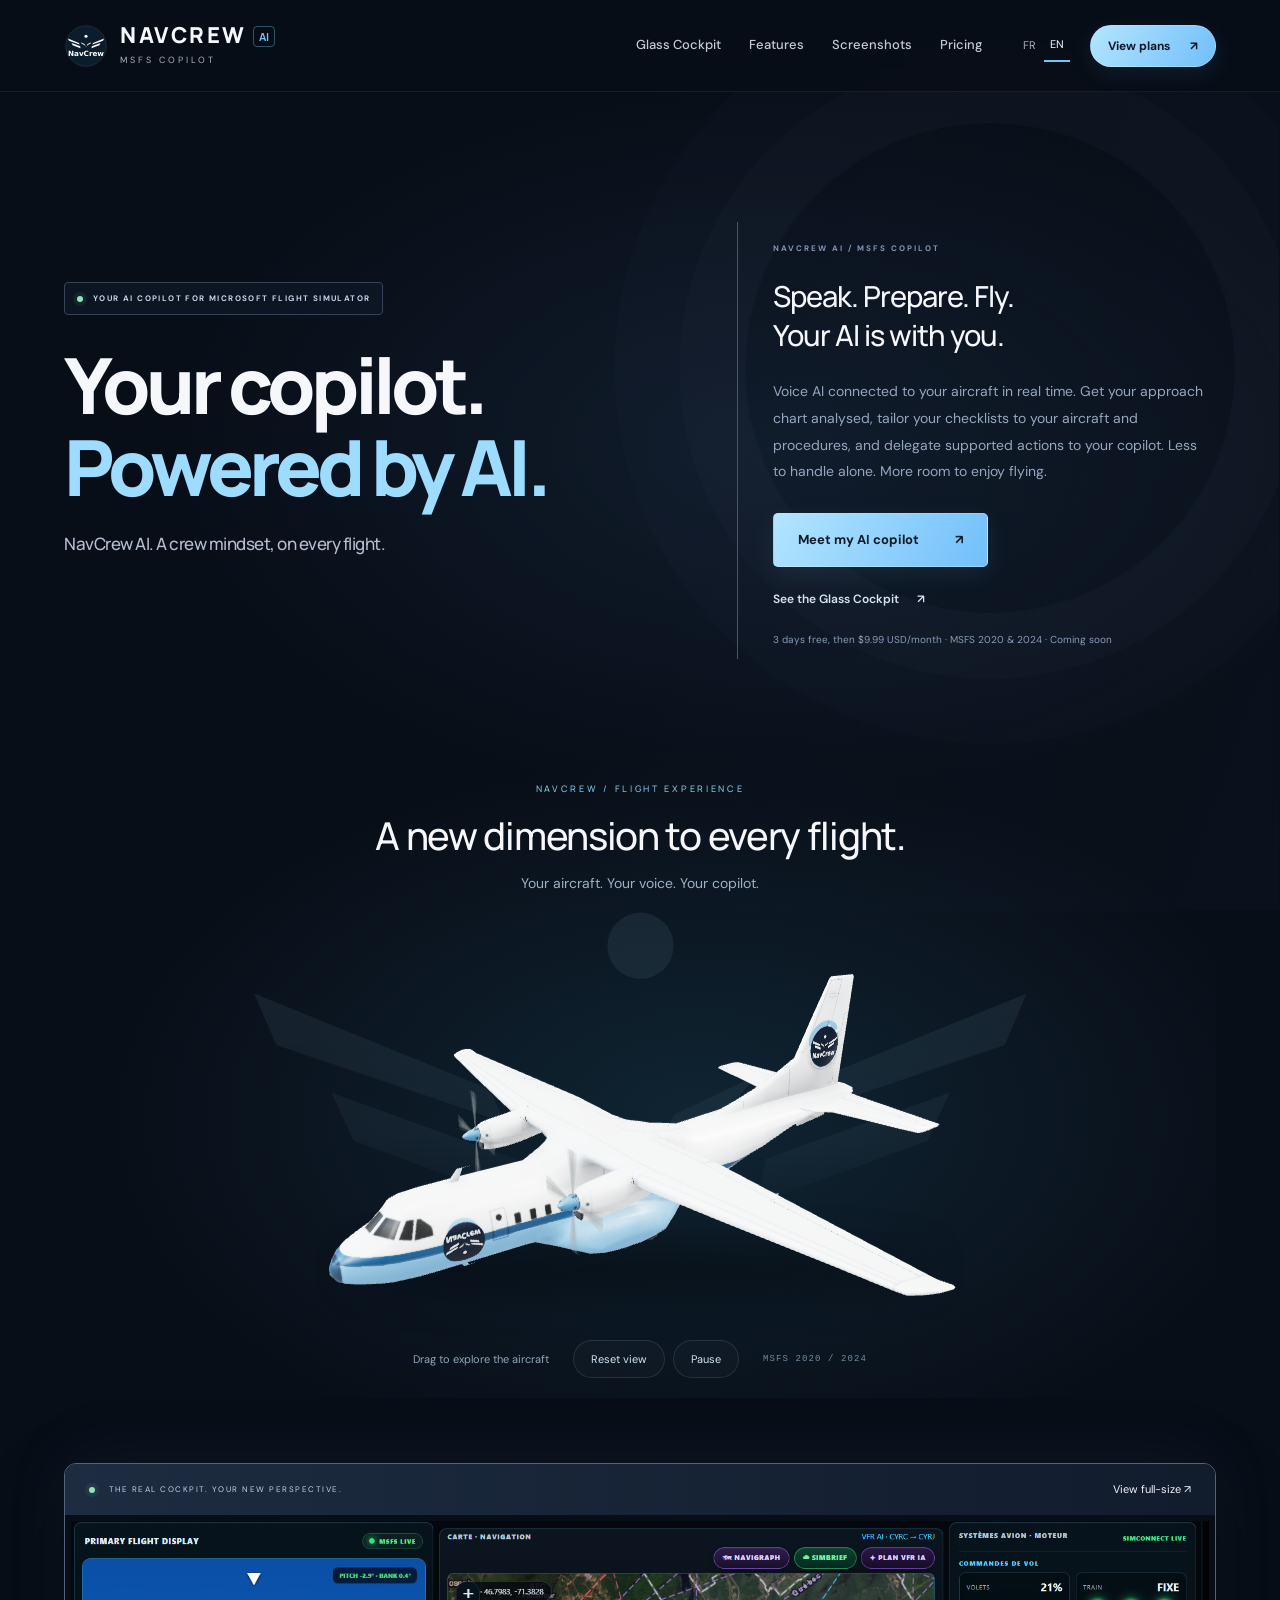
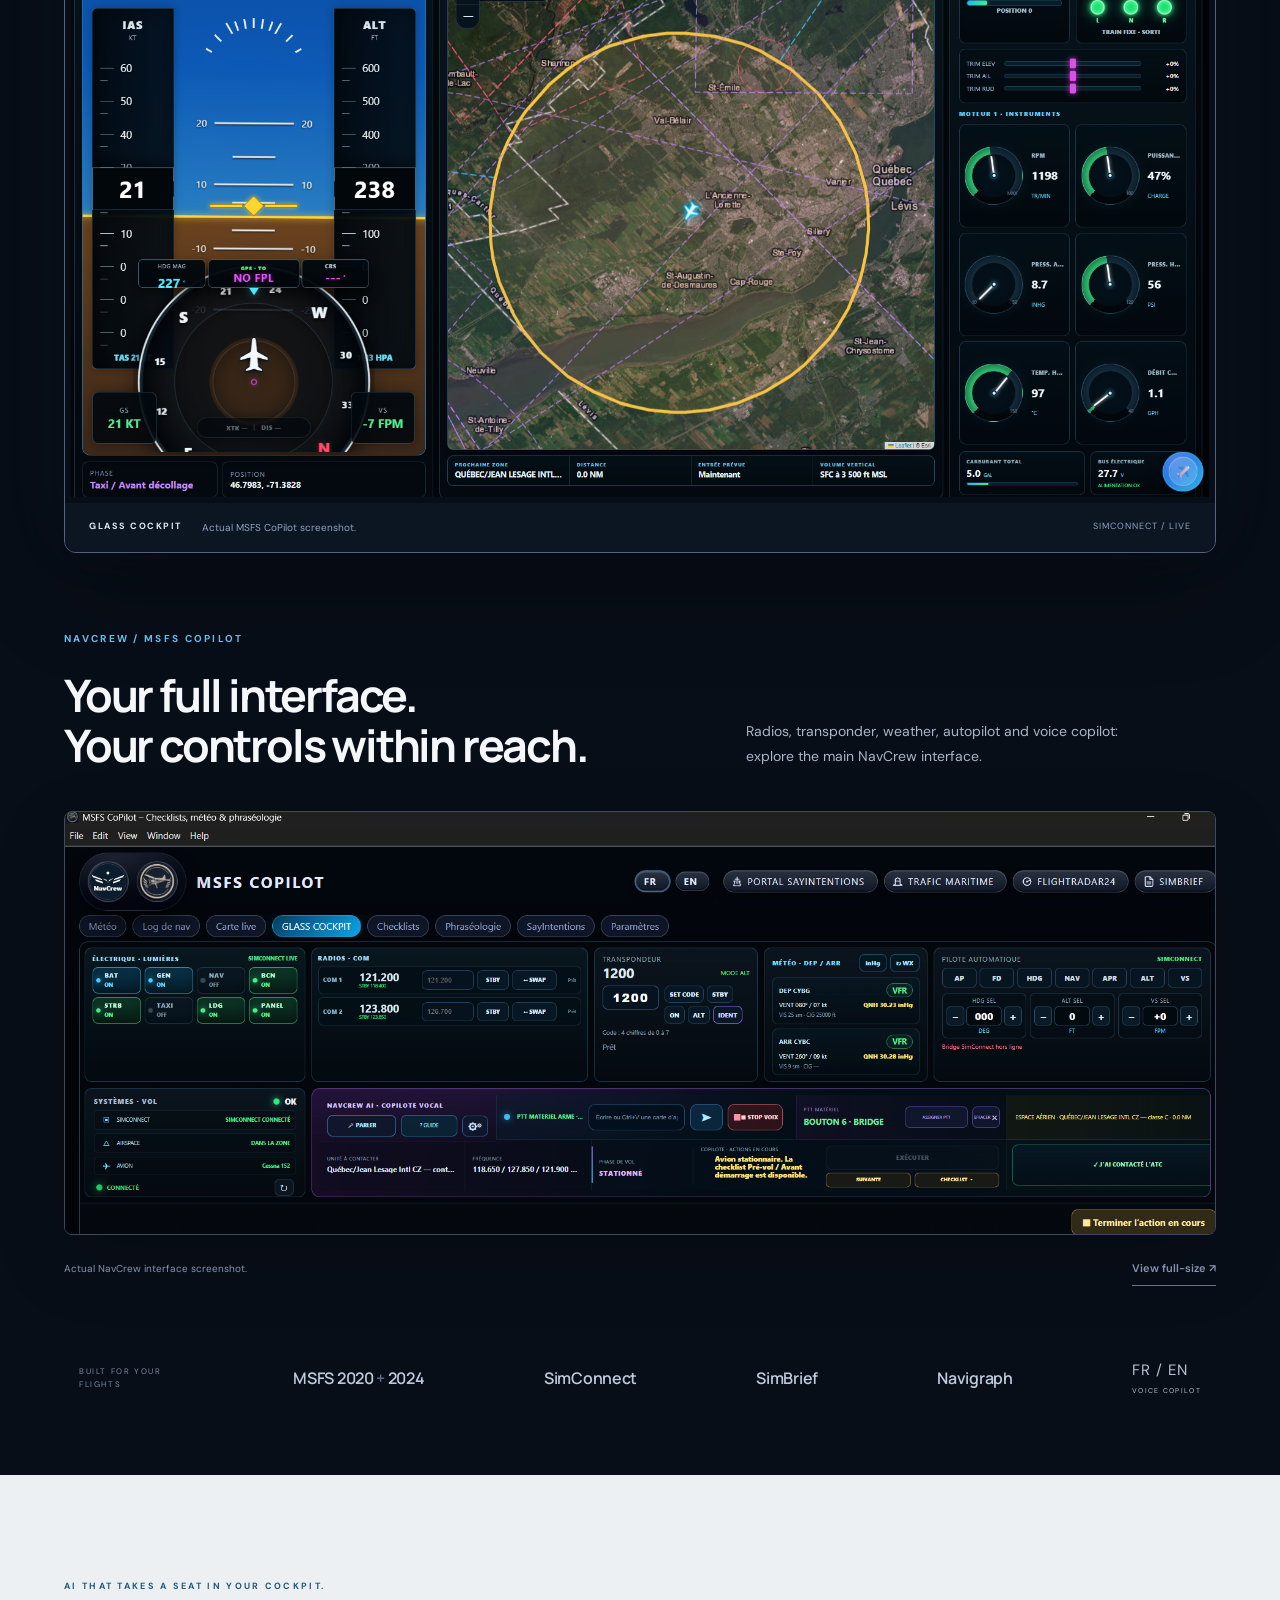
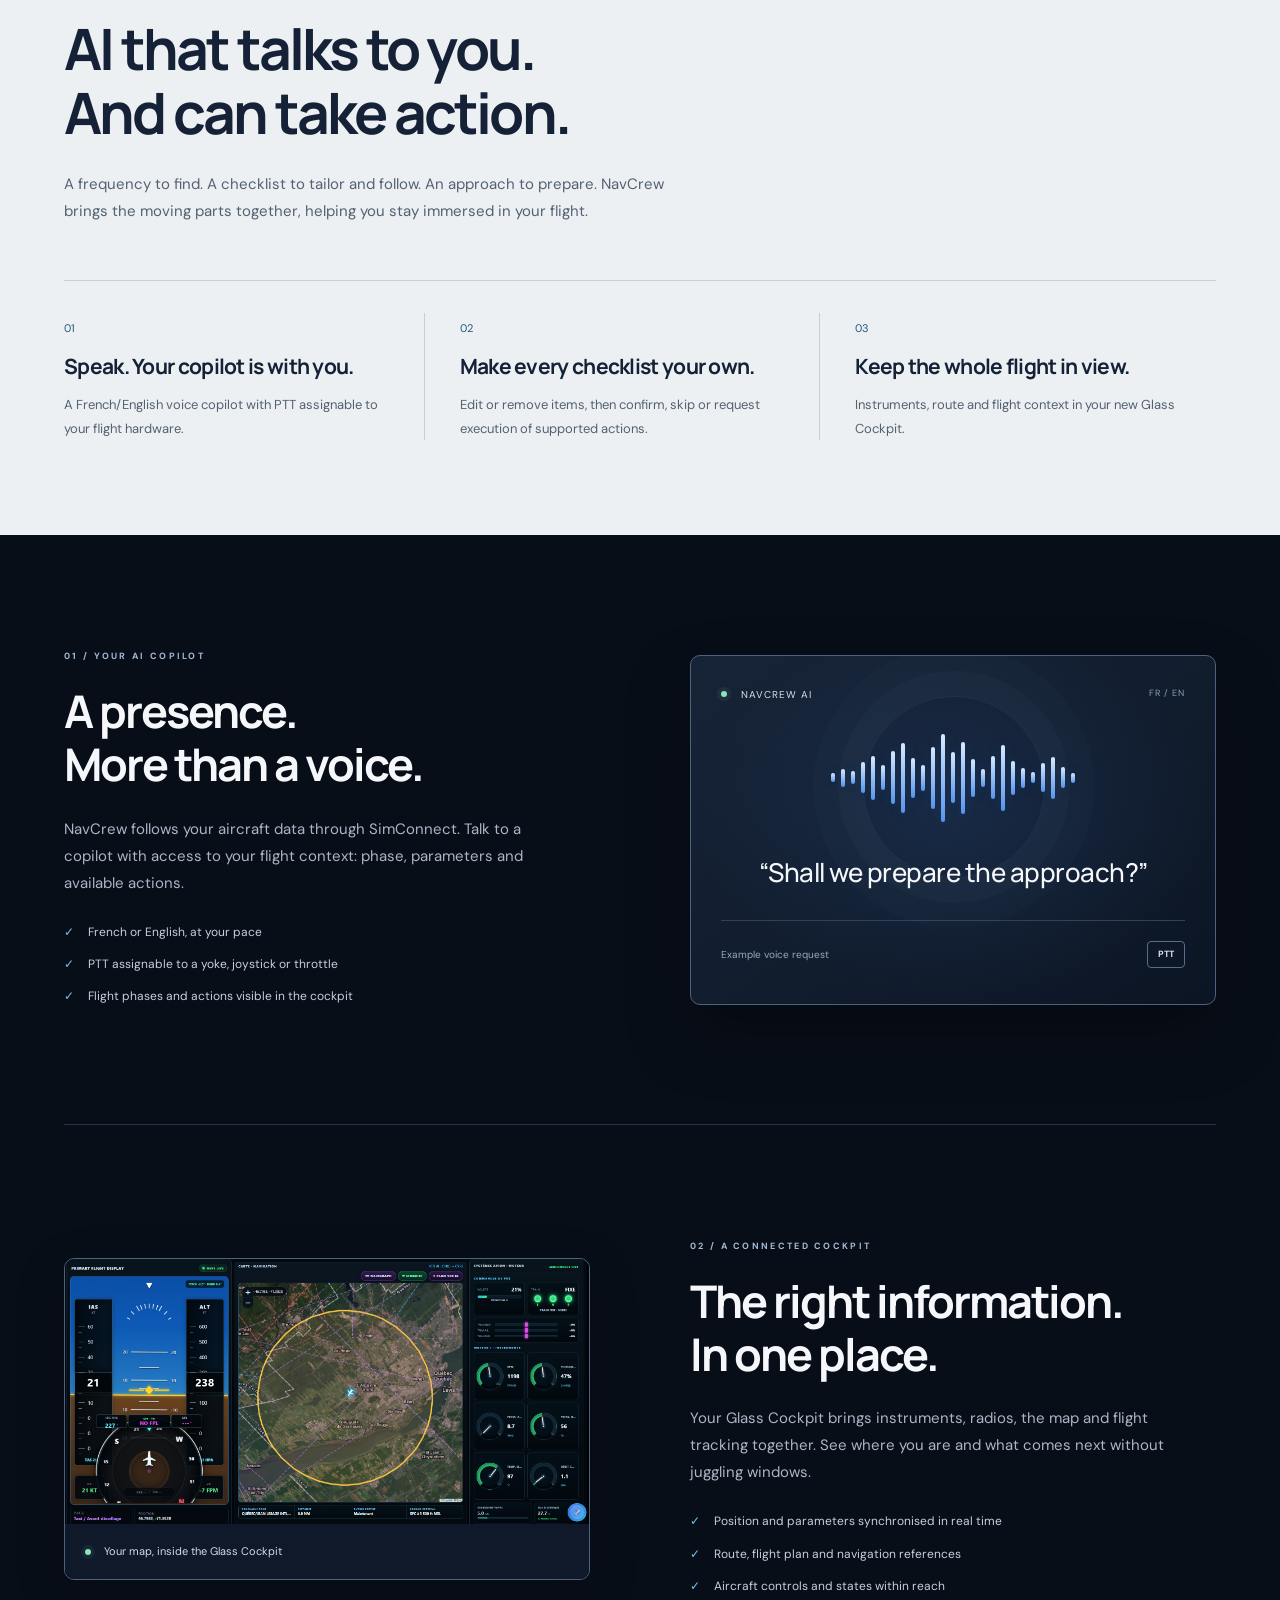
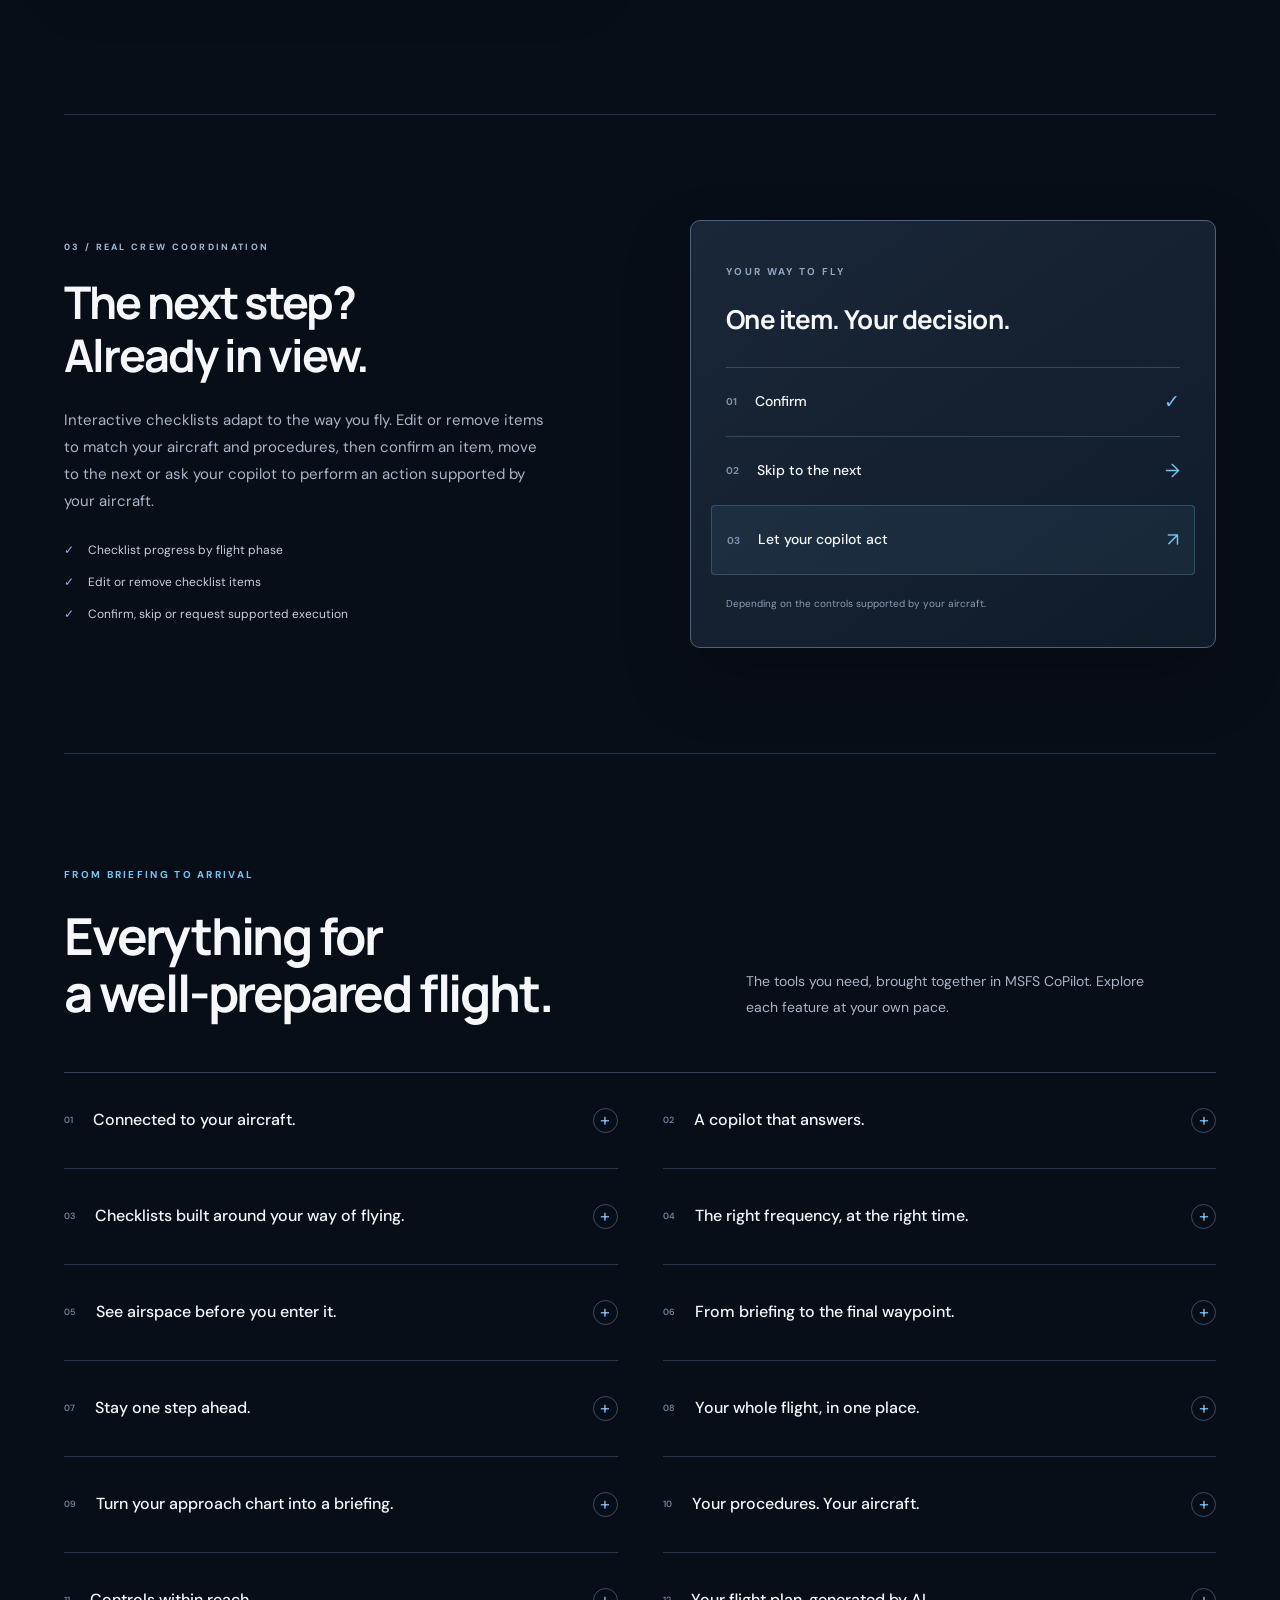
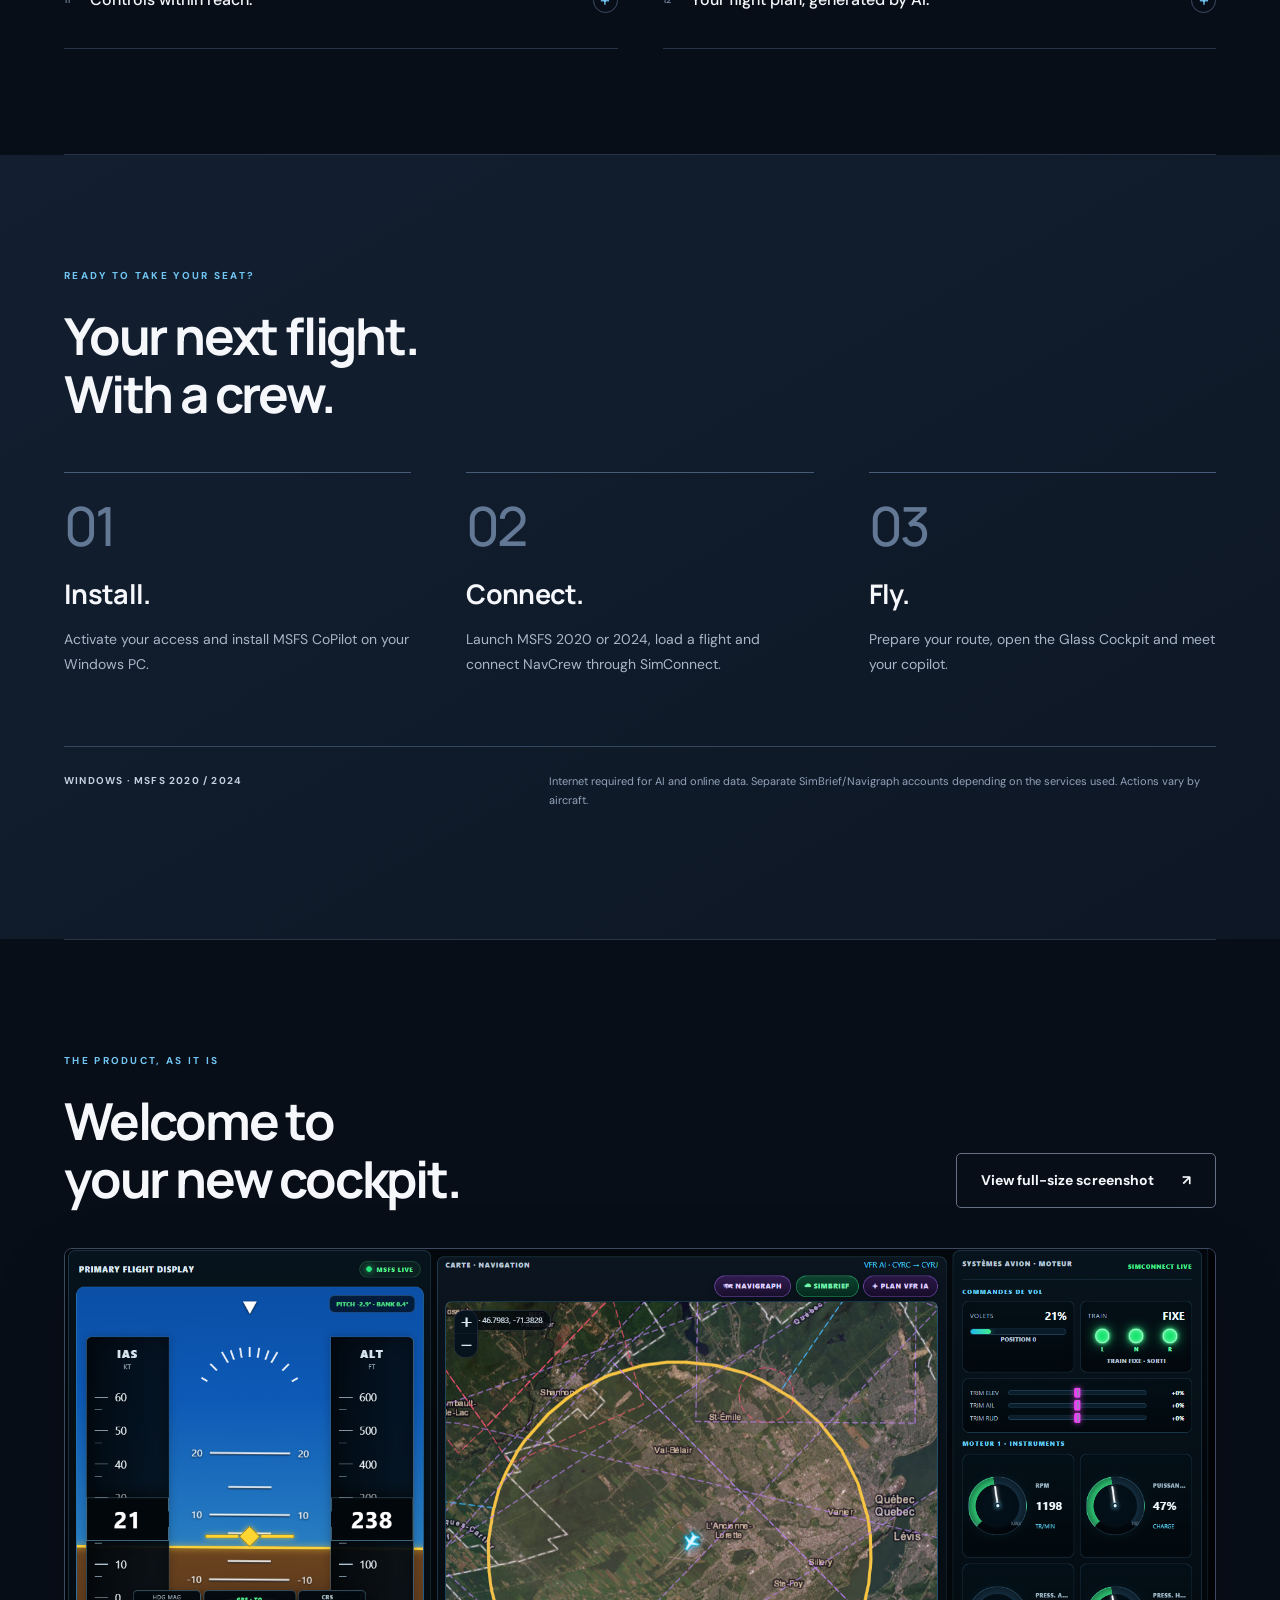
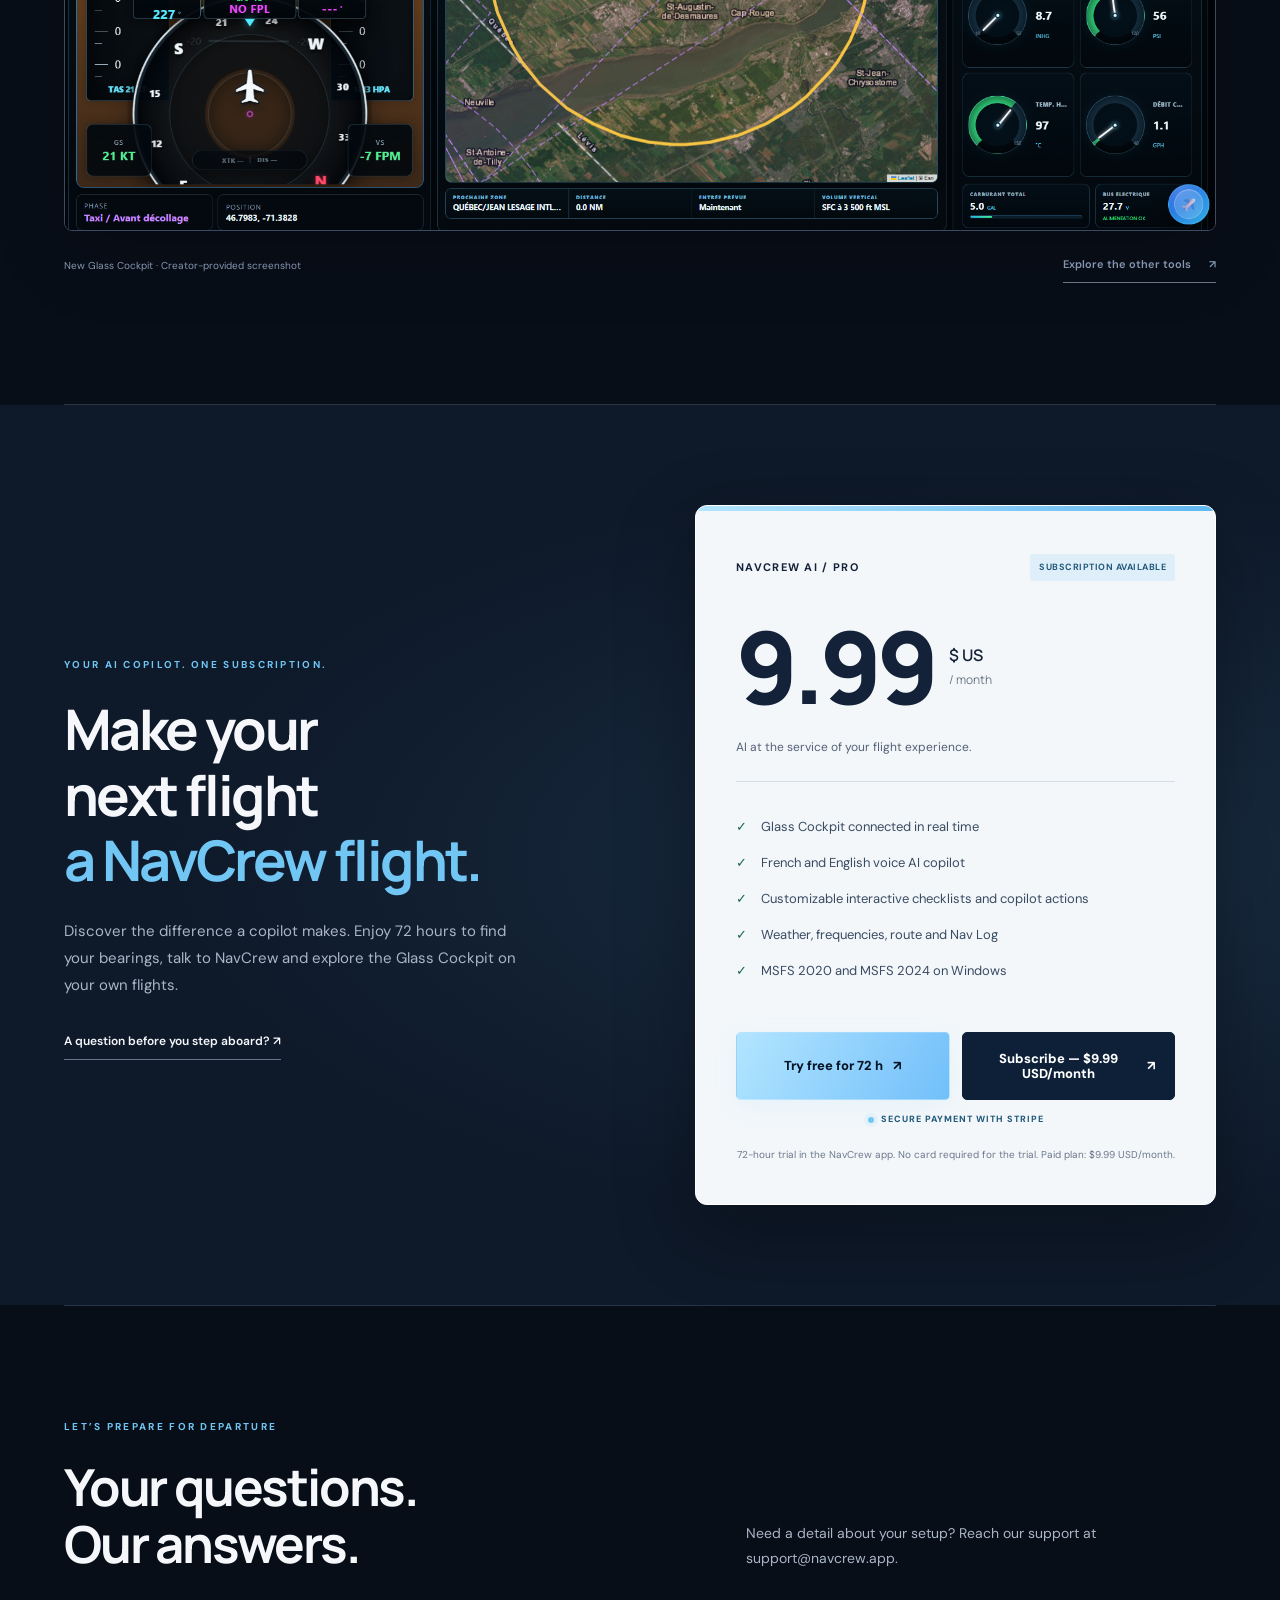
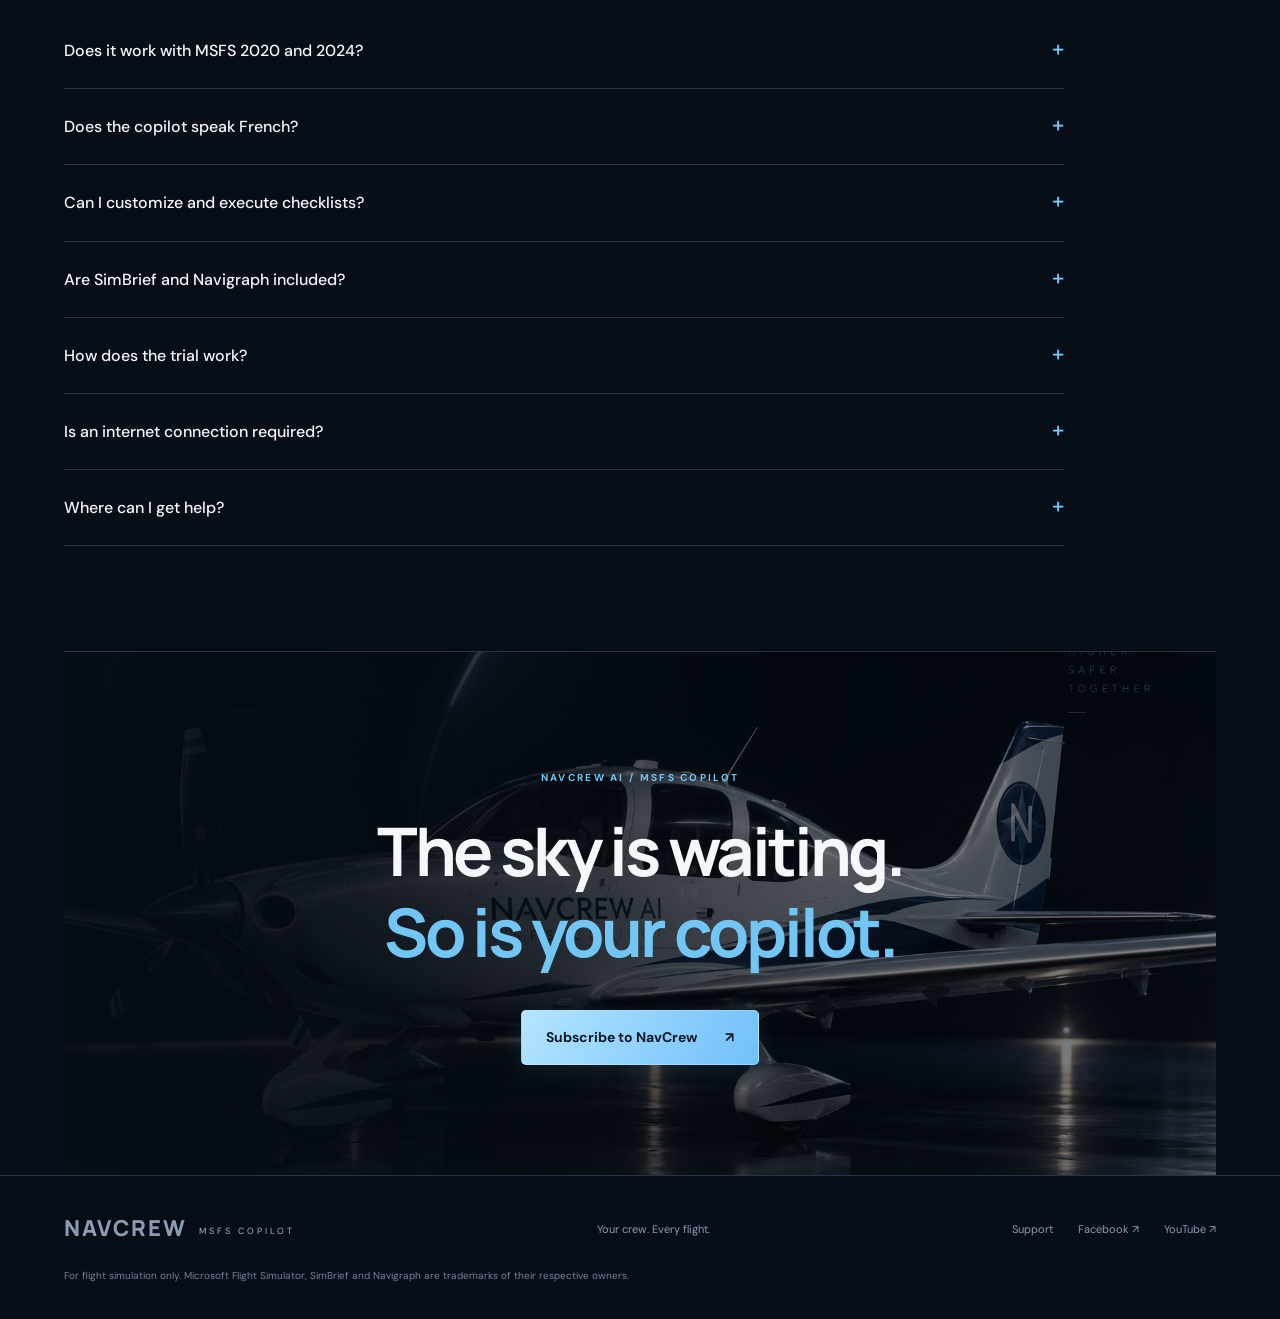
==== commit 680b40aa: "Update index.html" ====
--- a/index.html
+++ b/index.html
@@ -99,12 +99,13 @@
   </style>
 
   <style id="navcrew-final-cta-aircraft">
-    /* Final CTA — NavCrew aircraft visible but still behind the copy */
+    /* Final CTA — much more visible aircraft on desktop and mobile */
     .final-cta{
       position:relative;
       isolation:isolate;
       overflow:hidden;
-      background:#080e18;
+      background:
+        linear-gradient(90deg,#06101d 0%, #071423 42%, #071220 100%);
     }
 
     .final-cta::before{
@@ -113,29 +114,12 @@
       inset:0;
       z-index:0;
       pointer-events:none;
-
       background-image:url("navcrew-final-cta-aircraft.png");
       background-repeat:no-repeat;
-      background-size:72% auto;
-      background-position:100% 54%;
-
-      opacity:.58;
-      filter:saturate(.85) brightness(.78) contrast(1.04);
-
-      -webkit-mask-image:linear-gradient(
-        90deg,
-        transparent 0%,
-        rgba(0,0,0,.20) 28%,
-        #000 52%,
-        #000 100%
-      );
-      mask-image:linear-gradient(
-        90deg,
-        transparent 0%,
-        rgba(0,0,0,.20) 28%,
-        #000 52%,
-        #000 100%
-      );
+      background-size:auto 125%;
+      background-position:right center;
+      opacity:.88;
+      filter:brightness(.82) saturate(.92) contrast(1.05);
     }
 
     .final-cta::after{
@@ -146,13 +130,14 @@
       pointer-events:none;
       background:
         linear-gradient(90deg,
-          rgba(8,14,24,.92) 0%,
-          rgba(8,14,24,.72) 34%,
-          rgba(8,14,24,.28) 70%,
-          rgba(8,14,24,.34) 100%),
+          rgba(6,12,20,.94) 0%,
+          rgba(6,12,20,.86) 26%,
+          rgba(6,12,20,.58) 48%,
+          rgba(6,12,20,.28) 68%,
+          rgba(6,12,20,.18) 100%),
         linear-gradient(180deg,
-          rgba(8,14,24,.08) 0%,
-          rgba(8,14,24,.26) 100%);
+          rgba(6,12,20,.10) 0%,
+          rgba(6,12,20,.22) 100%);
     }
 
     .final-cta > *{
@@ -160,17 +145,41 @@
       z-index:2;
     }
 
+    @media (max-width:980px){
+      .final-cta::before{
+        background-size:auto 112%;
+        background-position:68% center;
+        opacity:.72;
+      }
+      .final-cta::after{
+        background:
+          linear-gradient(90deg,
+            rgba(6,12,20,.90) 0%,
+            rgba(6,12,20,.70) 48%,
+            rgba(6,12,20,.34) 100%),
+          linear-gradient(180deg,
+            rgba(6,12,20,.10) 0%,
+            rgba(6,12,20,.20) 100%);
+      }
+    }
+
     @media (max-width:720px){
       .final-cta::before{
-        background-size:auto 100%;
-        background-position:72% 50%;
-        opacity:.34;
-        -webkit-mask-image:none;
-        mask-image:none;
+        background-size:190% auto;
+        background-position:74% center;
+        opacity:.64;
+        filter:brightness(.84) saturate(.95) contrast(1.04);
       }
 
       .final-cta::after{
-        background:rgba(8,14,24,.58);
+        background:
+          linear-gradient(90deg,
+            rgba(6,12,20,.72) 0%,
+            rgba(6,12,20,.44) 55%,
+            rgba(6,12,20,.22) 100%),
+          linear-gradient(180deg,
+            rgba(6,12,20,.08) 0%,
+            rgba(6,12,20,.18) 100%);
       }
     }
   </style>
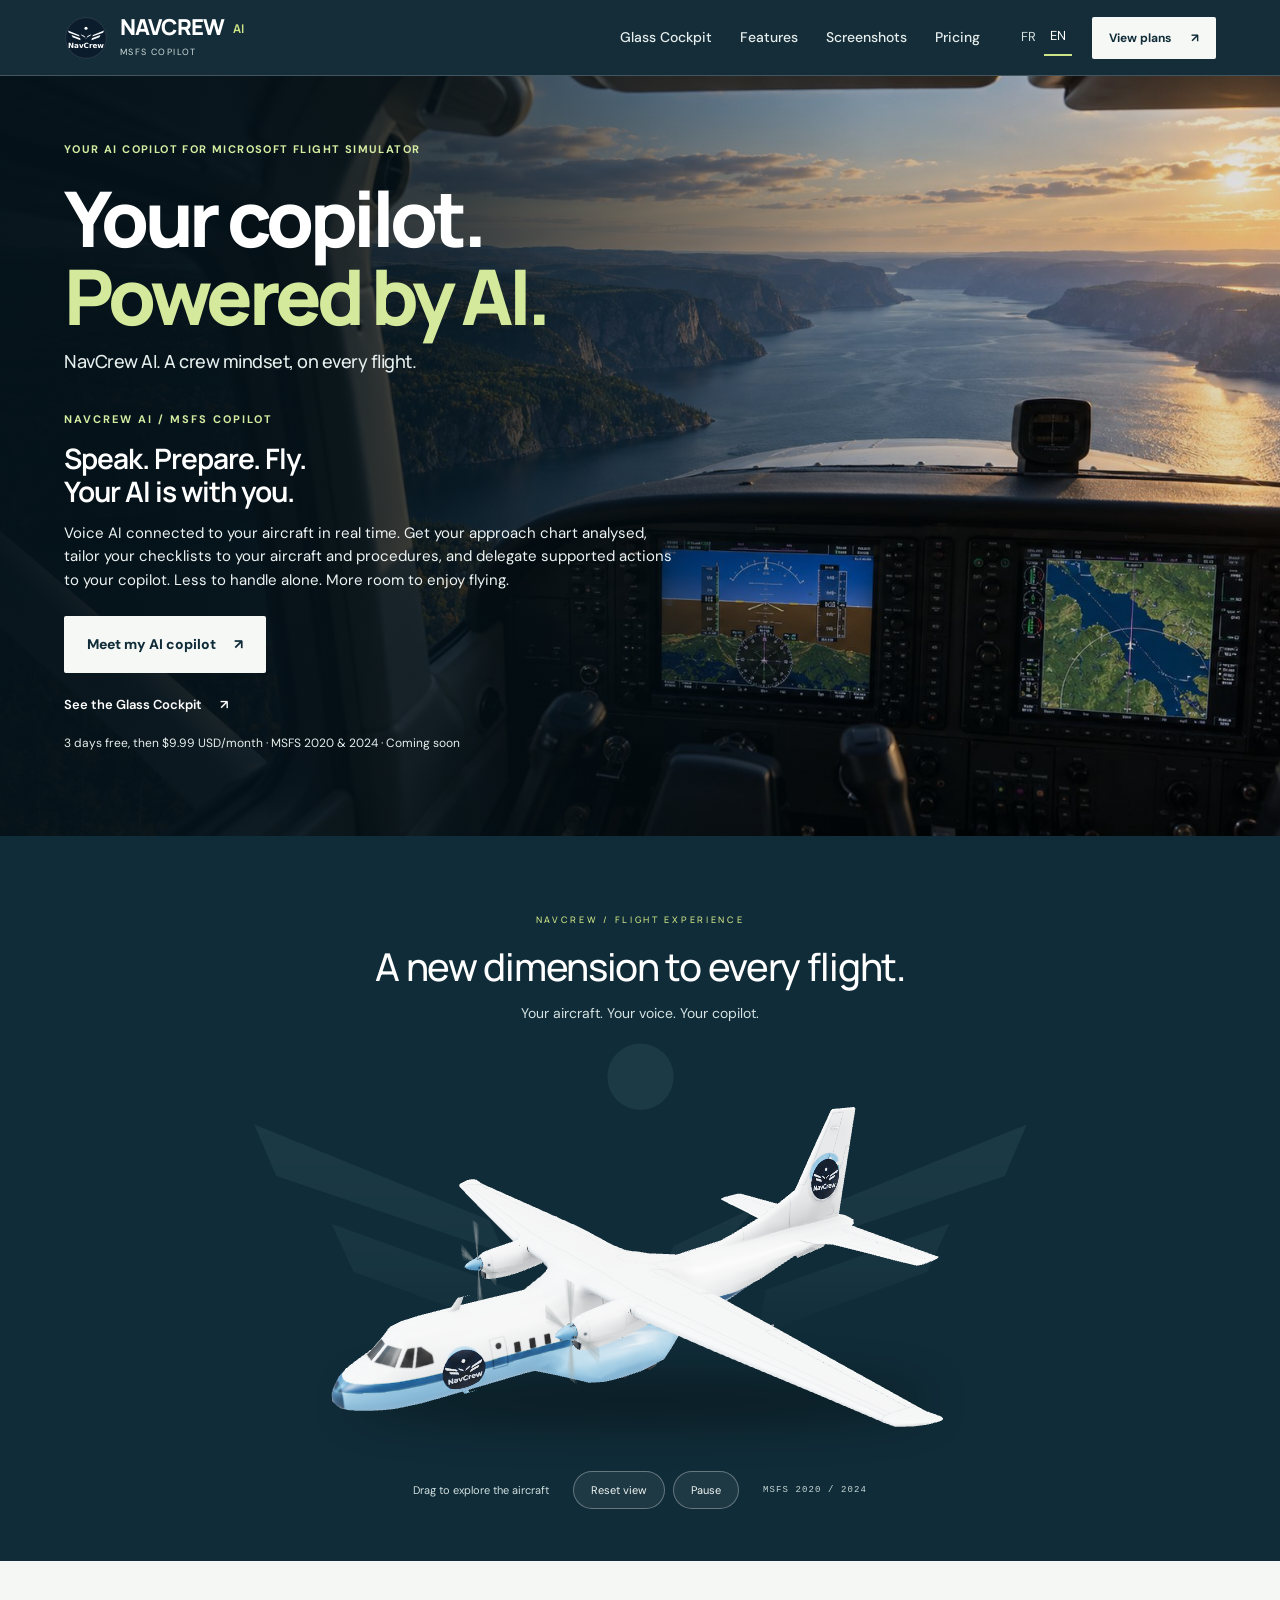
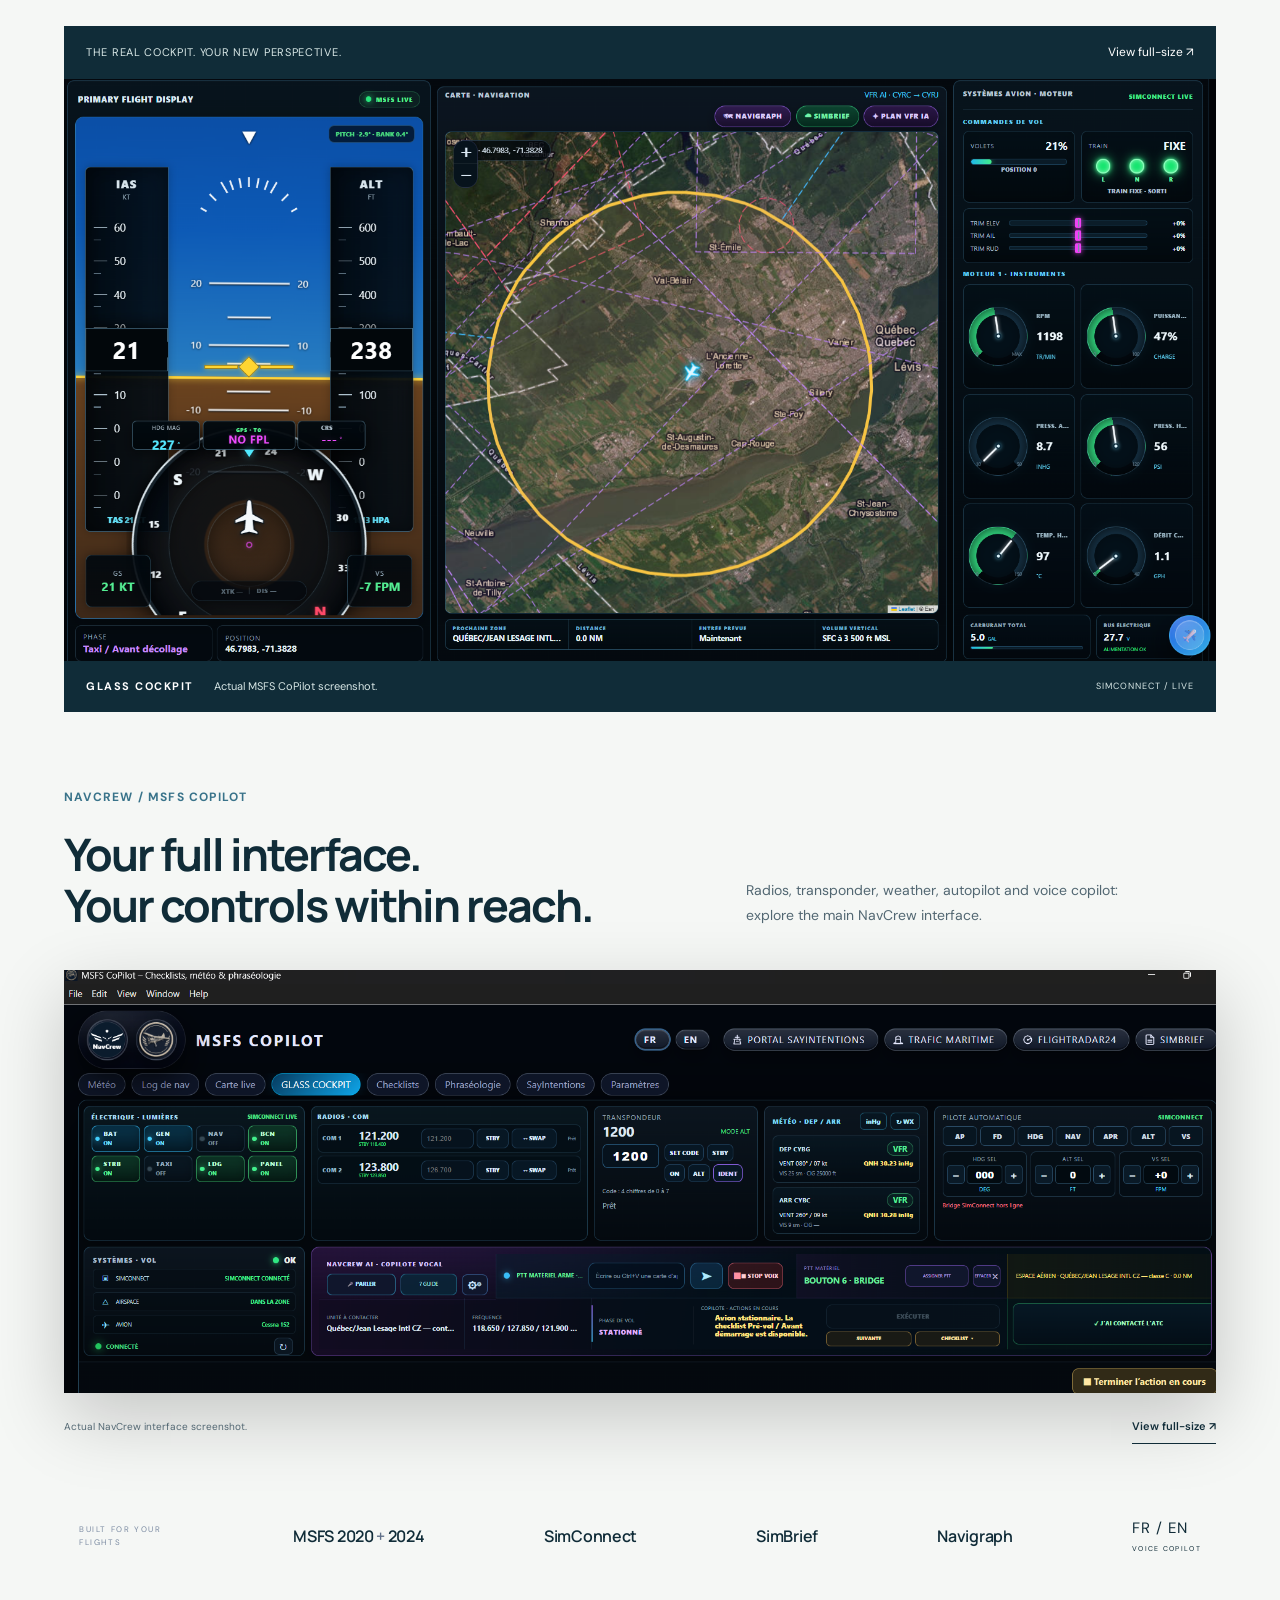
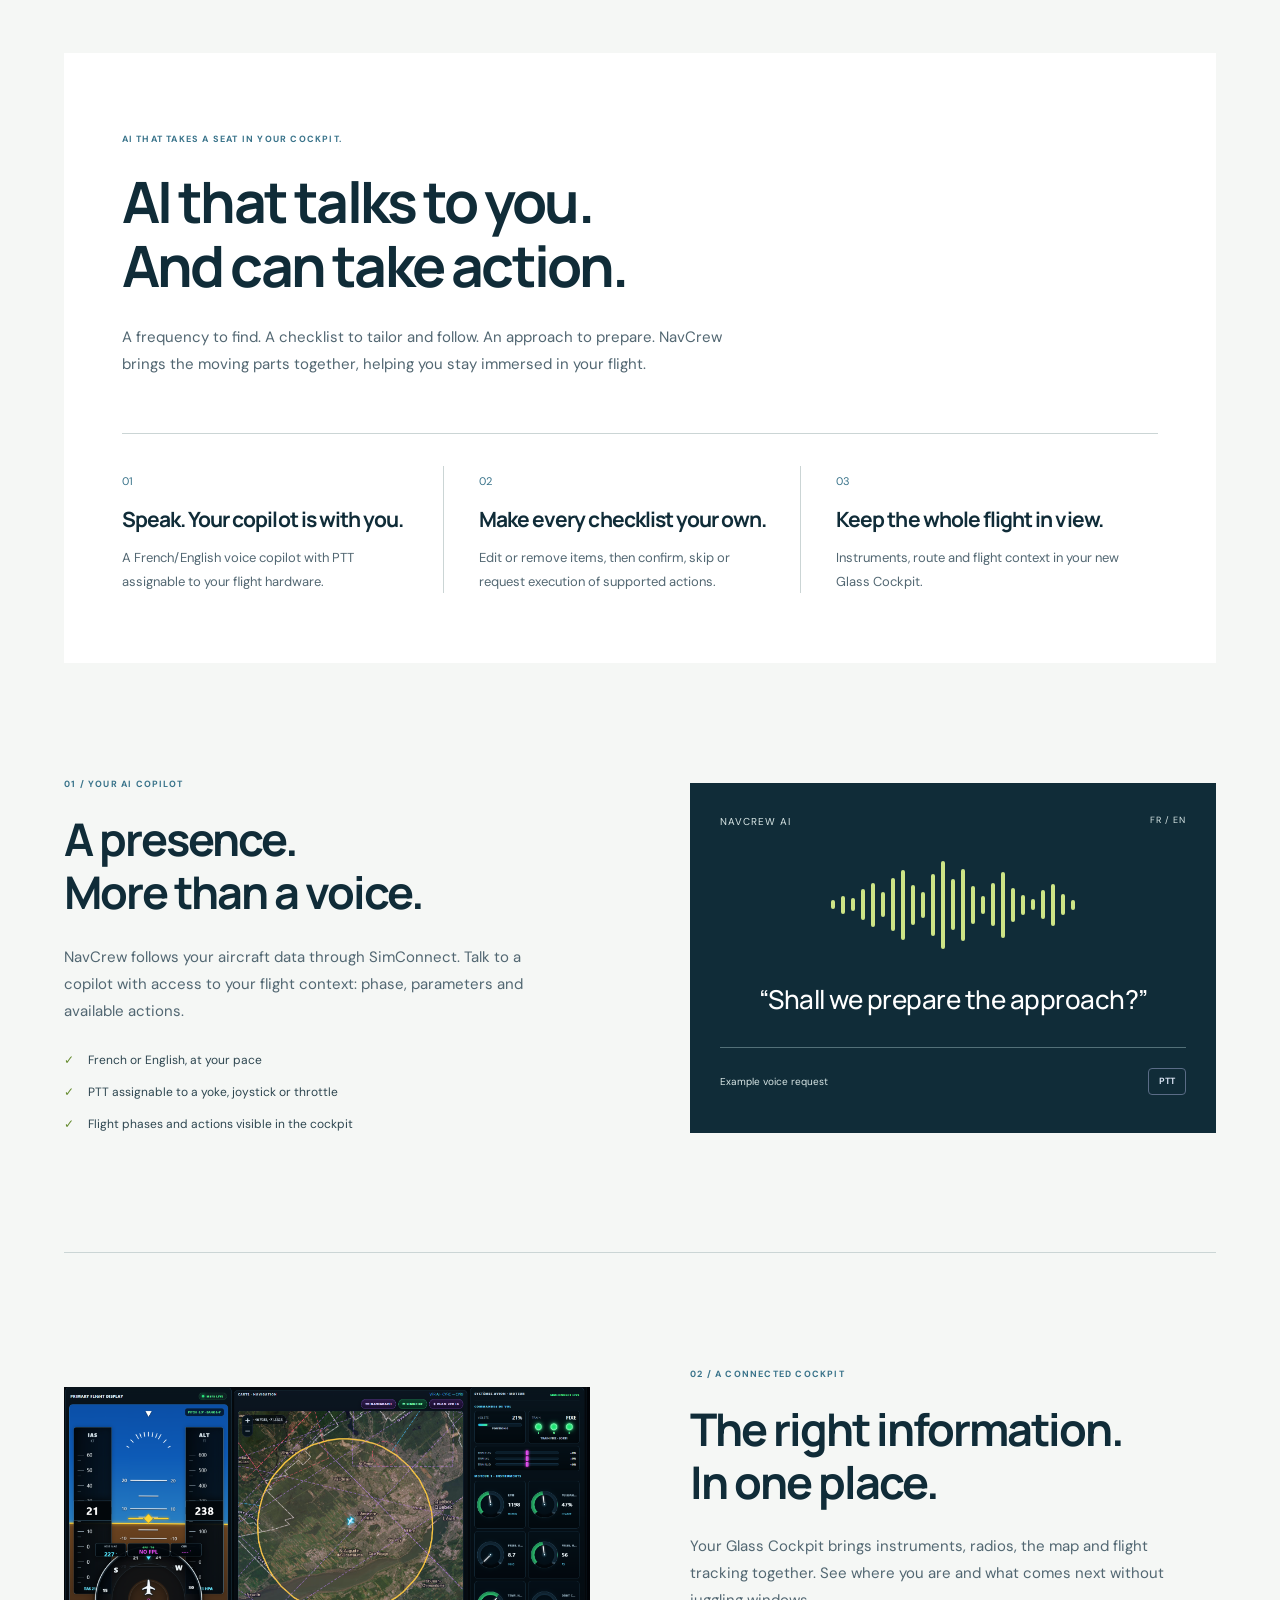
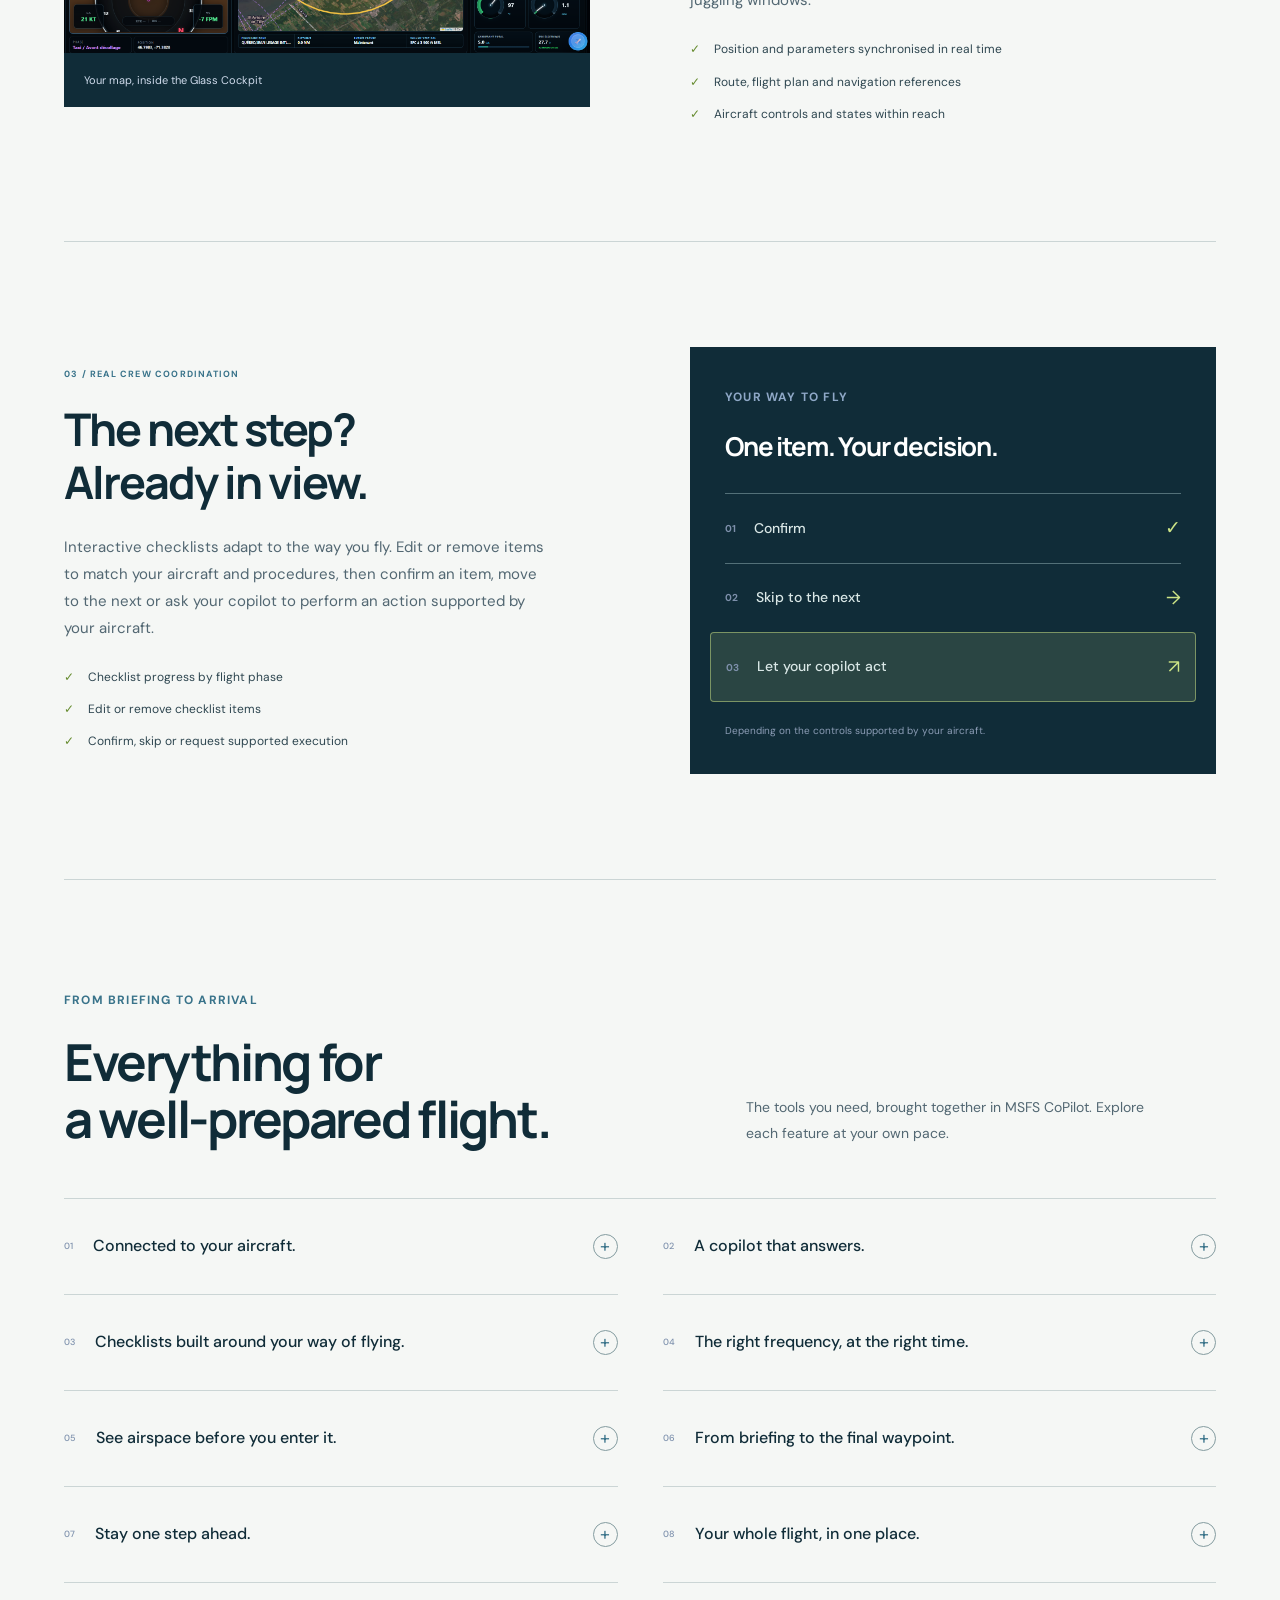
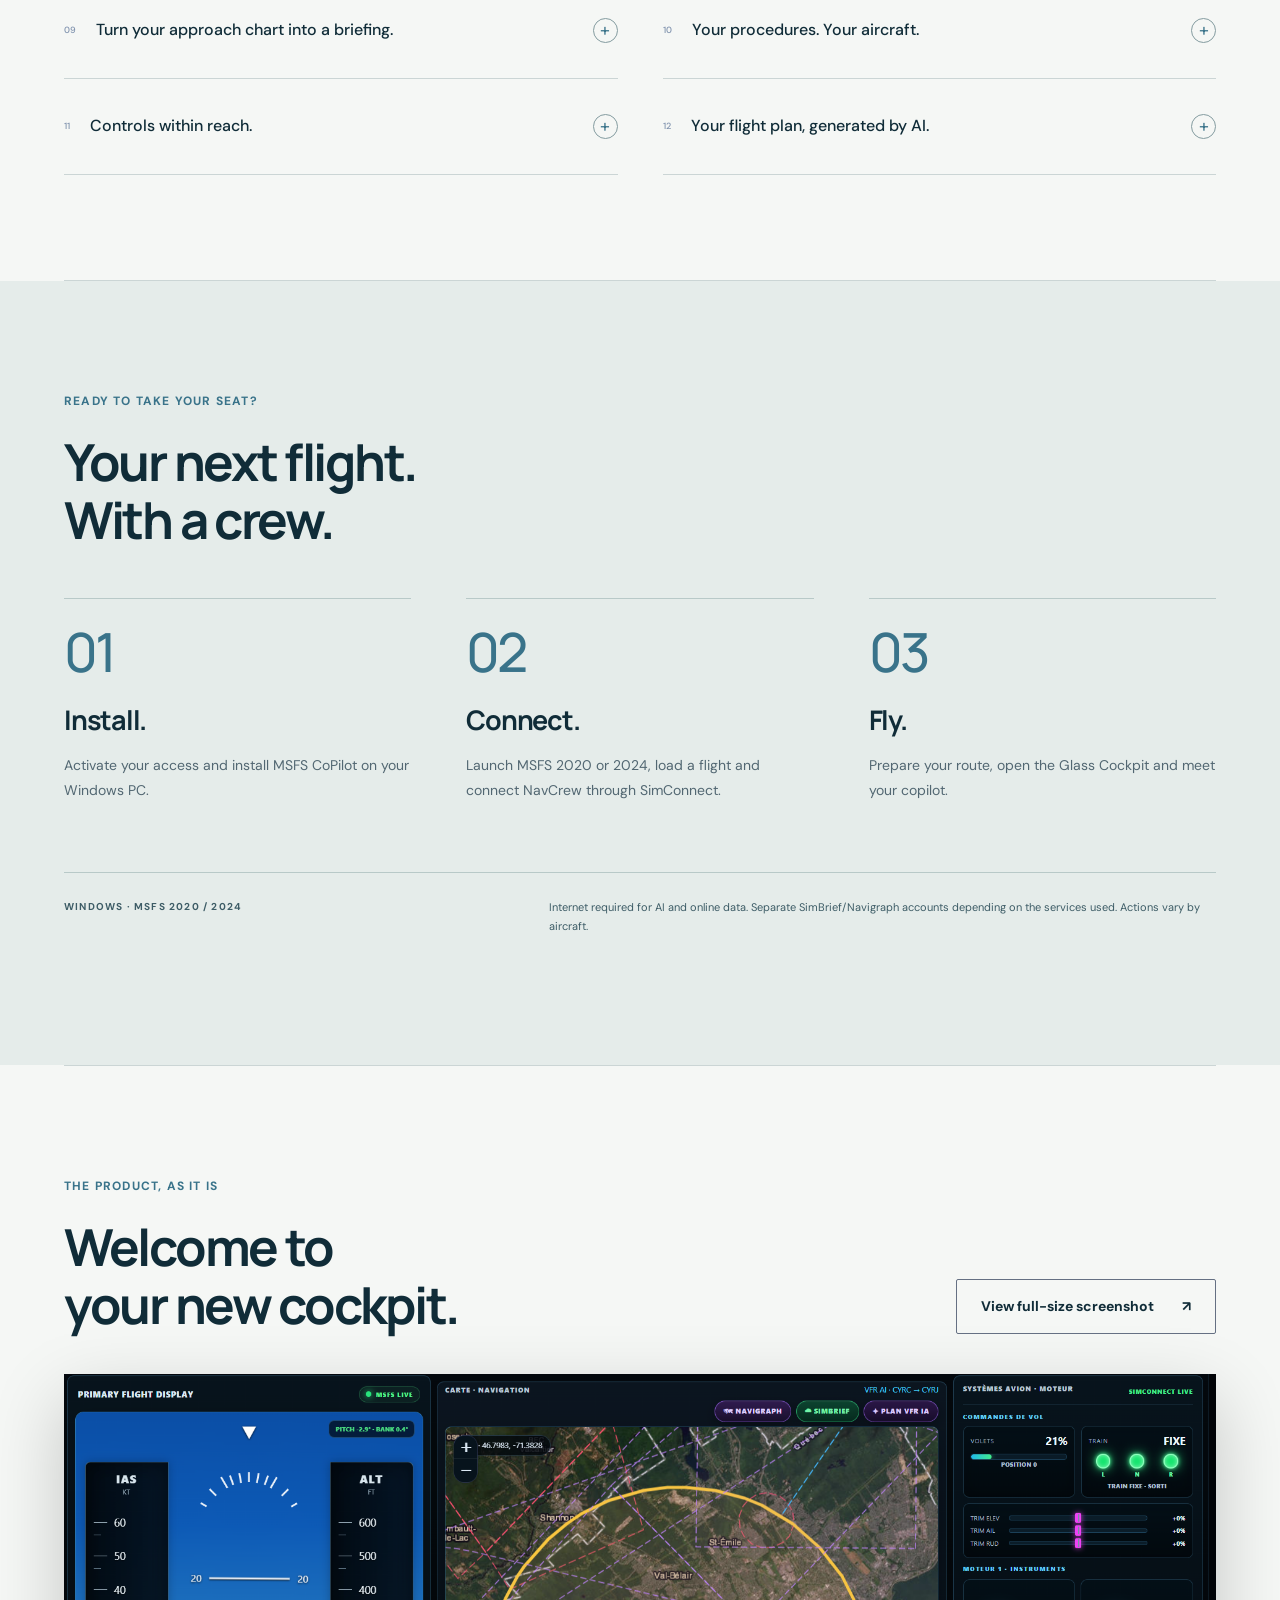
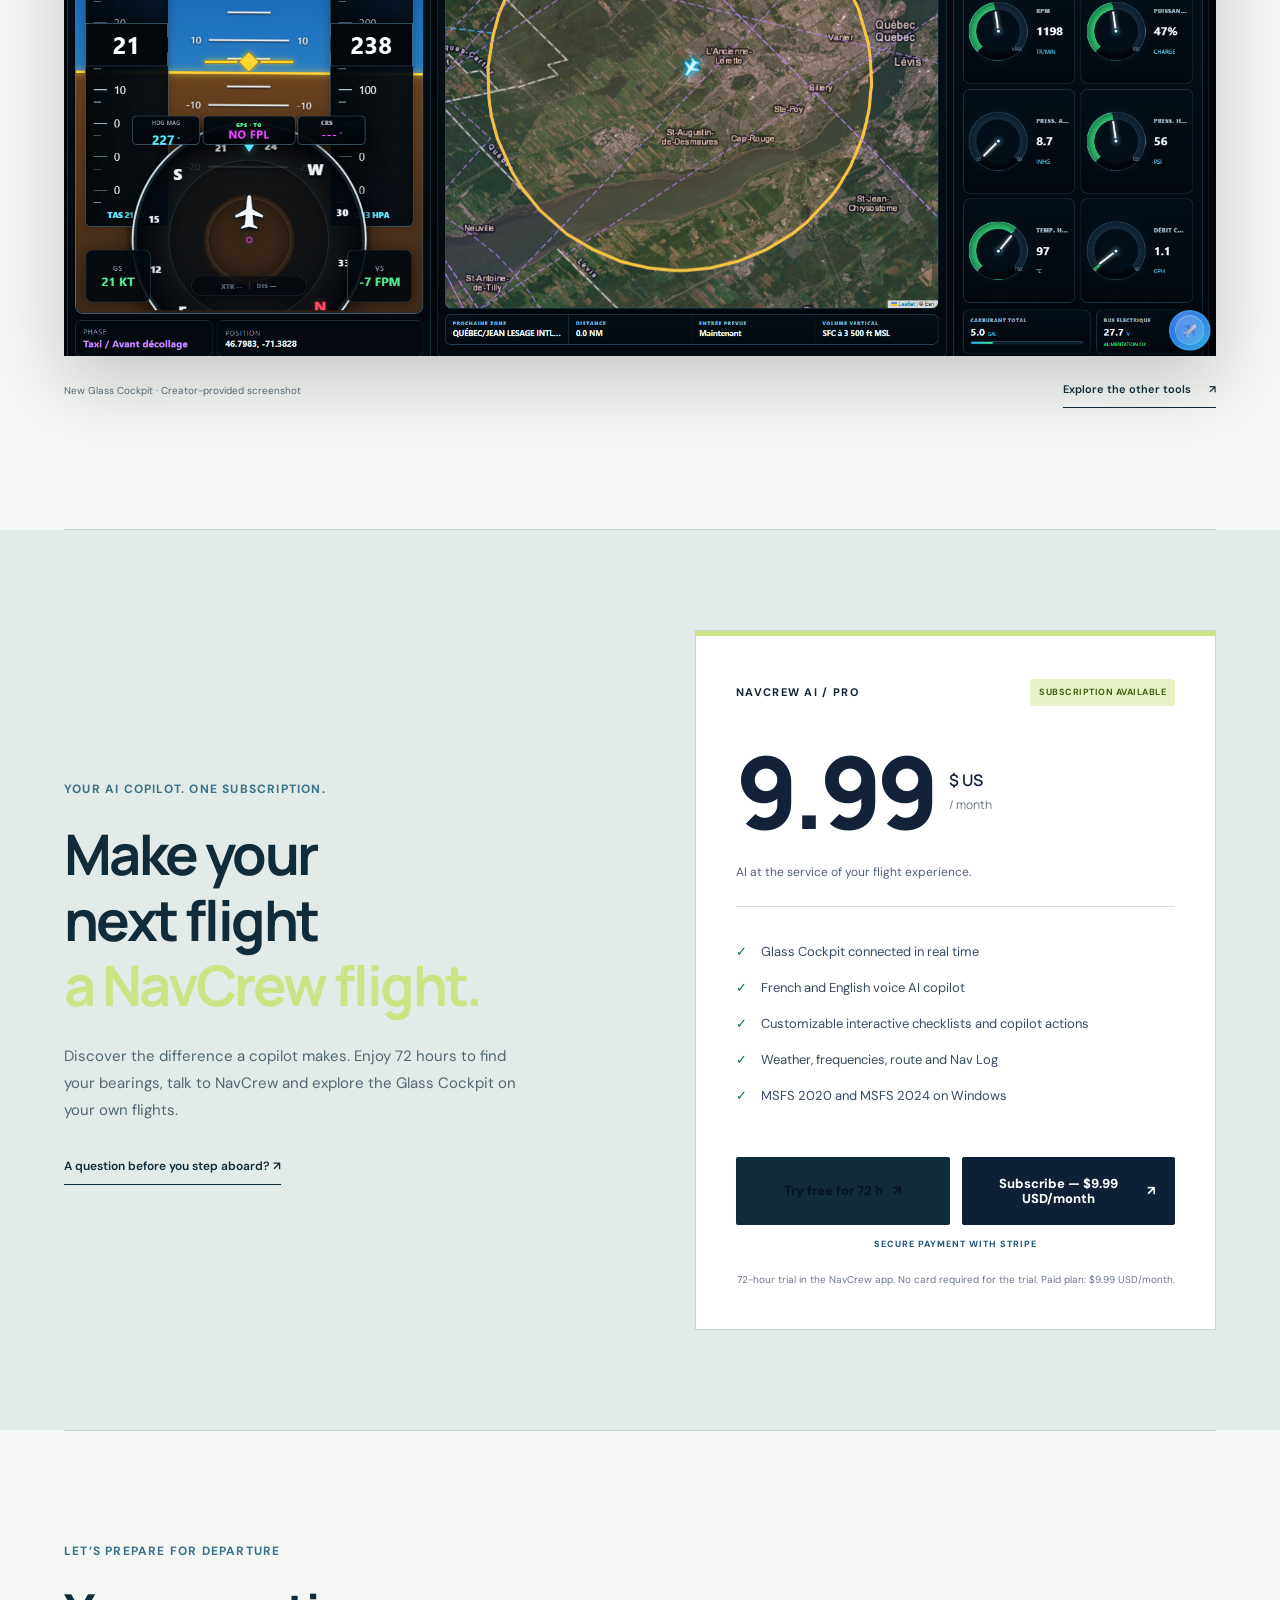
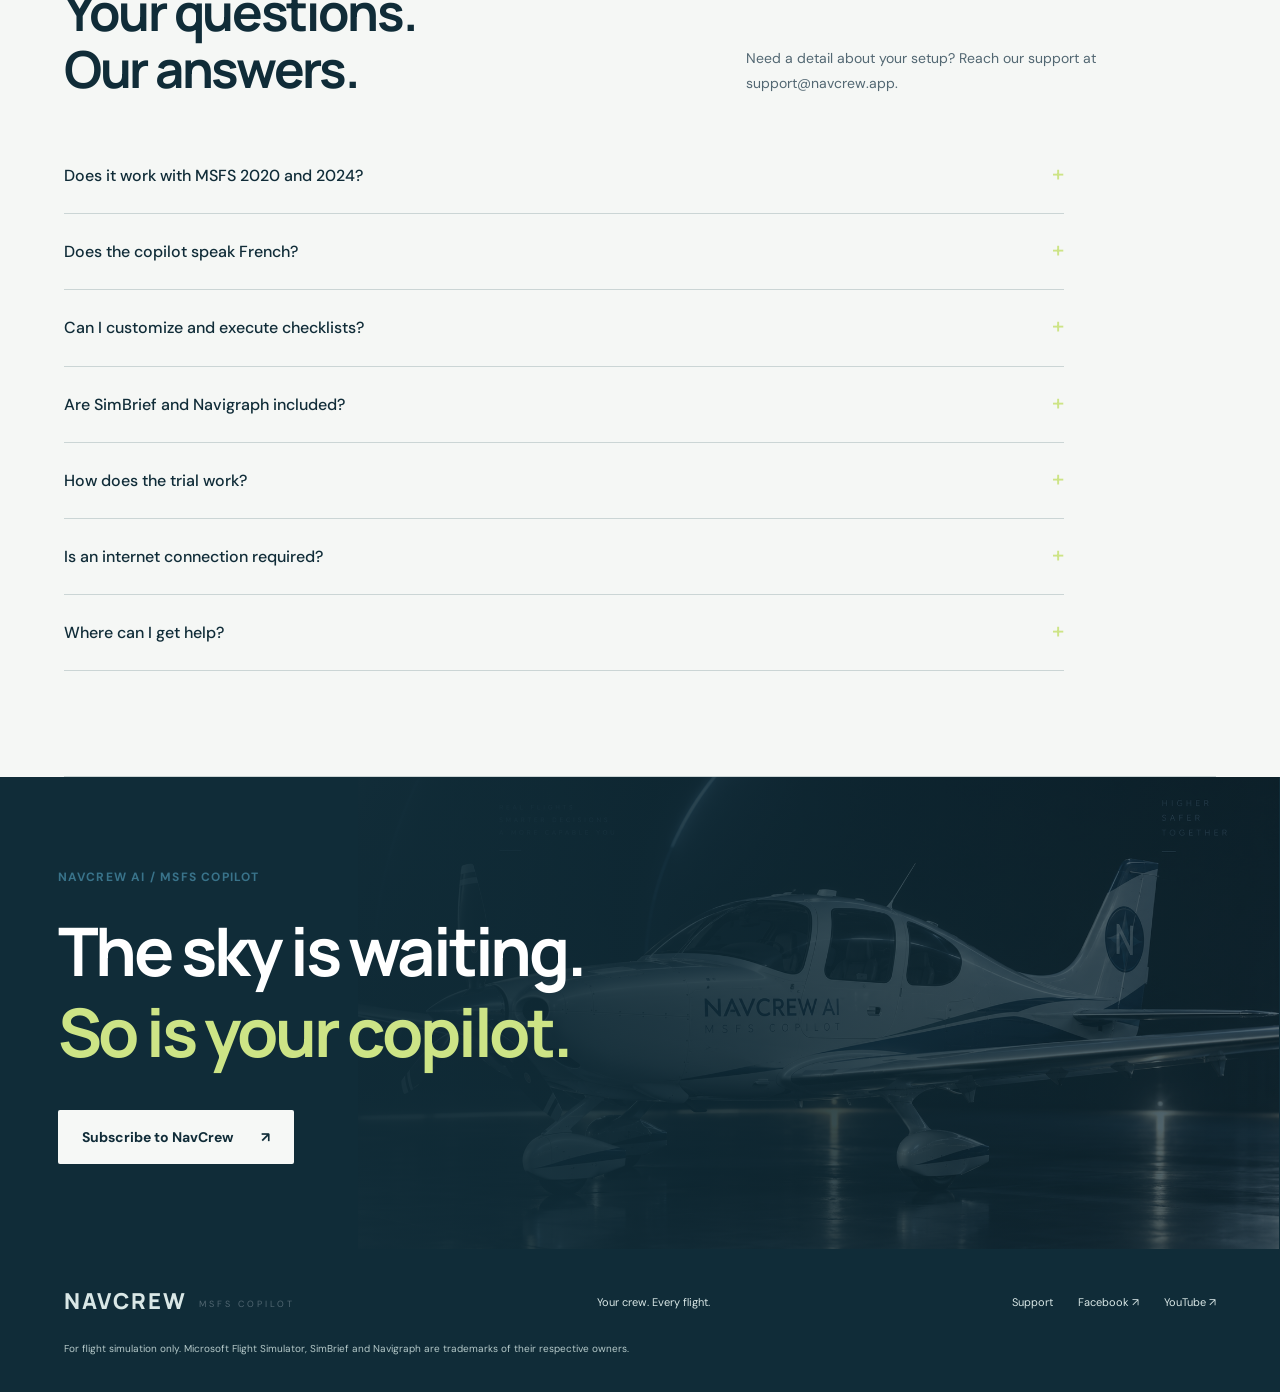
==== commit 0bbee7a4: "Refresh NavCrew site visuals while preserving content" ====
--- a/index.html
+++ b/index.html
@@ -183,6 +183,7 @@
       }
     }
   </style>
+<link rel="stylesheet" href="brand-refresh.css?v=1">
 </head>
  <body>
   <a class="skip" href="#main">
--- a/brand-refresh.css
+++ b/brand-refresh.css
@@ -0,0 +1,22 @@
+/* NavCrew visual refresh. All site content and the interactive aircraft remain intact. */
+:root{--bg:#f5f7f5;--panel:#fff;--line:#cbd5d5;--text:#102c38;--muted:#526772;--accent:#cde486;--gold:#cde486;--display:'Manrope',Arial,sans-serif}
+html{scroll-padding-top:88px}body{background:#f5f7f5;color:#102c38}p{color:#526772}::selection{background:#cde486;color:#102c38}a:focus-visible,button:focus-visible,summary:focus-visible{outline-color:#71952d}
+header{min-height:76px;padding-top:12px;padding-bottom:12px;background:#0c2530f5;border-bottom:1px solid #ffffff32;backdrop-filter:blur(18px)}header .brand{color:white;letter-spacing:-.6px}header .brand small{letter-spacing:1.4px;color:#d2e0df}header .brand-ai{color:#cde486;border:0;font-size:12px}header nav{color:#e5eeee;font-size:14px}header nav a:hover{color:#cde486}.languages button{color:#d3e1df;font-size:13px}.languages button[aria-pressed=true]{color:white;border-color:#cde486}.nav-actions .button{background:#f6f8f6;color:#102c38;border:0;border-radius:2px;font-size:12px;box-shadow:none}
+.button{border-radius:2px}.primary{background:#f6f8f6;color:#102c38;border:0;box-shadow:none}.primary:hover{background:#dcecae;color:#102c38;box-shadow:none}.text-link{color:#102c38;border-color:#102c38}.text-link:hover{color:#527215}
+main{max-width:1440px}section{border-color:#cbd5d5}h1,h2,h3{letter-spacing:-.045em}h2,h3{color:#102c38}.eyebrow{color:#39738a;font-size:12px;letter-spacing:1.2px}.status-dot{display:none}em{color:#cde486}
+/* Photo-led hero, with the existing bilingual copy and links. */
+.hero{position:relative;isolation:isolate;display:block;box-sizing:border-box;width:100vw;margin:0 0 0 calc(50% - 50vw);padding:65px max(5vw,calc((100vw - 1296px)/2)) 76px;min-height:760px;border:0;clip-path:none;color:#fff;background:linear-gradient(90deg,rgba(4,19,27,.91) 0%,rgba(4,19,27,.75) 34%,rgba(4,19,27,.22) 68%,rgba(4,19,27,.1) 100%),url('assets/navcrew-flight-hero.jpg') center 52%/cover no-repeat}
+.hero:before,.hero:after{display:none}.hero-copy,.hero-pitch{max-width:630px;position:relative;z-index:1}.hero-copy>.eyebrow{display:block;padding:0;border:0;background:none;color:#d5eda2;font-size:11px;letter-spacing:1.4px}.hero h1{font-size:clamp(58px,6vw,91px);line-height:1.02;letter-spacing:-.06em;margin:20px 0 14px;color:#fff}.hero h1 em{color:#d4e99b}.hero-copy>p{color:#e5eeec;font-size:18px;line-height:1.4}.hero-pitch{margin:30px 0 0;padding:0;border:0}.hero-pitch>.eyebrow{color:#d5eda2;font-size:11px}.hero-pitch h2{font-size:clamp(26px,2.2vw,34px);font-weight:650;color:white;margin:10px 0 13px;line-height:1.2}.hero-pitch>p{font-size:15px;line-height:1.55;color:#edf3f2;max-width:620px}.hero-buttons{margin:22px 0 10px;gap:13px}.hero-buttons>.primary{min-height:57px;padding:16px 23px;font-size:14px;font-weight:800;gap:18px}.hero-buttons>.text-link{color:#fff;border:0;font-size:13px}.hero .offer-line{font-size:12px!important;color:#e5eeec!important;line-height:1.5}
+/* The interactive 3D aircraft stays in place immediately after the hero. */
+.flight-scene{width:100vw;margin:0 0 0 calc(50% - 50vw);padding:68px max(4vw,calc((100vw - 1296px)/2)) 32px;background:#102c38;border:0}.flight-heading h2{color:#fff}.flight-kicker{color:#cde486}.flight-heading p{color:#d4e2e1}.flight-footer,#flight-status{color:#d1e0df}.flight-controls button{background:#ffffff10;color:#eff5f3;border-color:#ffffff50}.flight-controls button:hover{background:#ffffff20;border-color:#cde486}.flight-edition{color:#c5d7d6}
+/* Product UI takes a clean, framed position instead of another glowing card. */
+.product-showcase{margin:65px 0 0;border:0;border-radius:0;box-shadow:none;background:#102c38}.product-topline,.product-caption{background:#102c38;color:#d8e7e6;padding:16px 22px;font-size:11px}.product-topline>span{font-size:11px;letter-spacing:.7px}.product-topline a{font-size:12px;color:#fff}.product-image{padding:0;background:#102c38;overflow:hidden}.product-image img{width:100%;max-width:100%;height:auto}.product-caption strong{color:#fff;font-size:11px}.compat-strip{color:#102c38;border-color:#cbd5d5}.compat-strip strong{color:#102c38}
+.benefit-intro{margin:60px 0 0;padding:70px 5%;text-align:left;background:#fff;color:#102c38}.benefit-intro:before{display:none}.benefit-intro>.eyebrow{color:#39738a}.benefit-intro>h2,.benefit-promises h3{color:#102c38}.benefit-intro>p,.benefit-promises p{color:#526772}.benefit-promises,.benefit-promises>div{border-color:#cbd5d5}.promise-icon{color:#39738a}.story{border-color:#cbd5d5}.story-copy>.eyebrow{color:#39738a}.story-copy h2,.split-heading h2,.how h2{color:#102c38}.story-copy p{color:#526772}.ticks li{color:#2e4650}.ticks li:before{color:#658b2e}
+.voice-visual,.workflow-visual{background:#102c38;border:0;border-radius:0;box-shadow:none;color:#fff}.voice-visual:before{display:none}.voice-visual-top,.voice-visual-top>span:last-child,.voice-bottom,.workflow-visual>div span{color:#d9e7e6}.voice-message,.workflow-visual h3{color:#fff}.wave i{background:#cde486;box-shadow:none}.voice-bottom,.workflow-visual>div{border-color:#537078}.workflow-visual>div:last-of-type{background:#cde48624;border-color:#cde48680}.workflow-visual>div i{color:#cde486}.product-detail{border:0;border-radius:0;box-shadow:none}.detail-label{background:#102c38}
+.feature-list,.feature-list details,.faq details{border-color:#cbd5d5}.feature-list summary,.faq summary{color:#102c38}.feature-list summary>b{color:#39738a;border-color:#849ca0}.feature-list details[open] summary>b{color:#102c38;background:#cde486;border-color:#cde486}.feature-list details p,.faq p{color:#526772}.how:before{background:#e5ecea}.steps article,.requirements{border-color:#b8c9c8}.step-number{color:#39738a}.requirements,.requirements b{color:#3d5c66}.gallery-current,.shot{border:0;border-radius:0;background:#102c38}.gallery-footer,.shot>span{color:#526772}
+#tarifs:before{background:#e2ebe8}#tarifs .pricing-copy h2{color:#102c38}#tarifs .pricing-copy p{color:#526772}.price-card{border:1px solid #c6d5d2;border-radius:0;background:#fff;box-shadow:none}.price-card:before{background:#cde486}.price-card .eyebrow{color:#39738a}.plan-top>span{background:#e7f2c6;color:#405f14}.price-card .button{background:#102c38;color:#fff}.price-card .button:hover{background:#254957}.final-cta{background:#102c38;margin:0 -5.55%;padding:85px 5%;text-align:left}.final-cta:before{display:block;background-image:url('navcrew-final-cta-aircraft.png');background-repeat:no-repeat;background-size:72% auto;background-position:100% 54%;opacity:.48;inset:0;z-index:0;filter:saturate(.9) brightness(.85);mask-image:linear-gradient(90deg,transparent 0%,#000 48%);-webkit-mask-image:linear-gradient(90deg,transparent 0%,#000 48%)}.final-cta:after{display:block;background:linear-gradient(90deg,rgba(16,44,56,.96) 0%,rgba(16,44,56,.78) 45%,rgba(16,44,56,.24) 100%)}.final-cta h2{max-width:900px;color:#fff}.final-cta p{color:#d9e7e6}.final-cta .button{background:#f6f8f6;color:#102c38}footer{background:#102c38;color:#d9e7e6;border:0;max-width:none}footer a:hover{color:#cde486}.fine{color:#b5c9c9}
+/* Supporting pages use the same visual language without changing content. */
+.download-page h1,.download-layout h2{color:#102c38}.download-layout p{color:#526772}
+@media(max-width:850px){header{min-height:68px}header nav{border-color:#ffffff38}.hero{min-height:0;padding:55px 5% 68px;background-position:55% center}.hero h1{font-size:clamp(50px,7vw,72px)}.hero-pitch{margin-top:28px}.flight-scene{padding:48px 5% 25px}.benefit-intro{padding:60px 5%}}
+@media(max-width:620px){header{padding:11px 5%;gap:10px}.brand img{width:34px;height:34px}.nav-actions .button{font-size:11px;padding:9px 10px}.hero{padding:38px 5% 52px;min-height:0;background-image:linear-gradient(180deg,rgba(4,19,27,.79) 0%,rgba(4,19,27,.70) 47%,rgba(4,19,27,.60) 100%),url('assets/navcrew-flight-hero.jpg');background-position:53% center}.hero-copy>.eyebrow{font-size:10px}.hero h1{font-size:clamp(43px,11vw,58px);line-height:1.08;letter-spacing:-.05em;margin:16px 0}.hero h1 br{display:block}.hero-copy>p{font-size:16px}.hero-pitch{margin-top:25px}.hero-pitch>.eyebrow{display:none}.hero-pitch h2{font-size:25px}.hero-pitch>p{font-size:14px;line-height:1.5}.hero-buttons>.primary{width:100%;font-size:13px;min-height:54px;gap:12px}.hero-buttons>.text-link{font-size:13px}.hero .offer-line{font-size:12px!important}.flight-scene{padding:38px 4% 18px;margin-bottom:0}.flight-heading h2{font-size:28px}.product-showcase{margin-top:30px}.product-topline>span{font-size:10px}.product-topline a{font-size:11px}.benefit-intro{margin-top:25px;padding:45px 6%}.benefit-intro>h2{font-size:36px}.benefit-promises>div{border:0}.final-cta{padding:65px 6%}.final-cta:before{background-size:auto 100%;background-position:70% center;opacity:.36;mask-image:none;-webkit-mask-image:none}.final-cta:after{background:rgba(16,44,56,.58)}.final-cta h2{font-size:38px}.price-card .price{font-size:78px}}
+@media(prefers-reduced-motion:reduce){*{scroll-behavior:auto!important}}
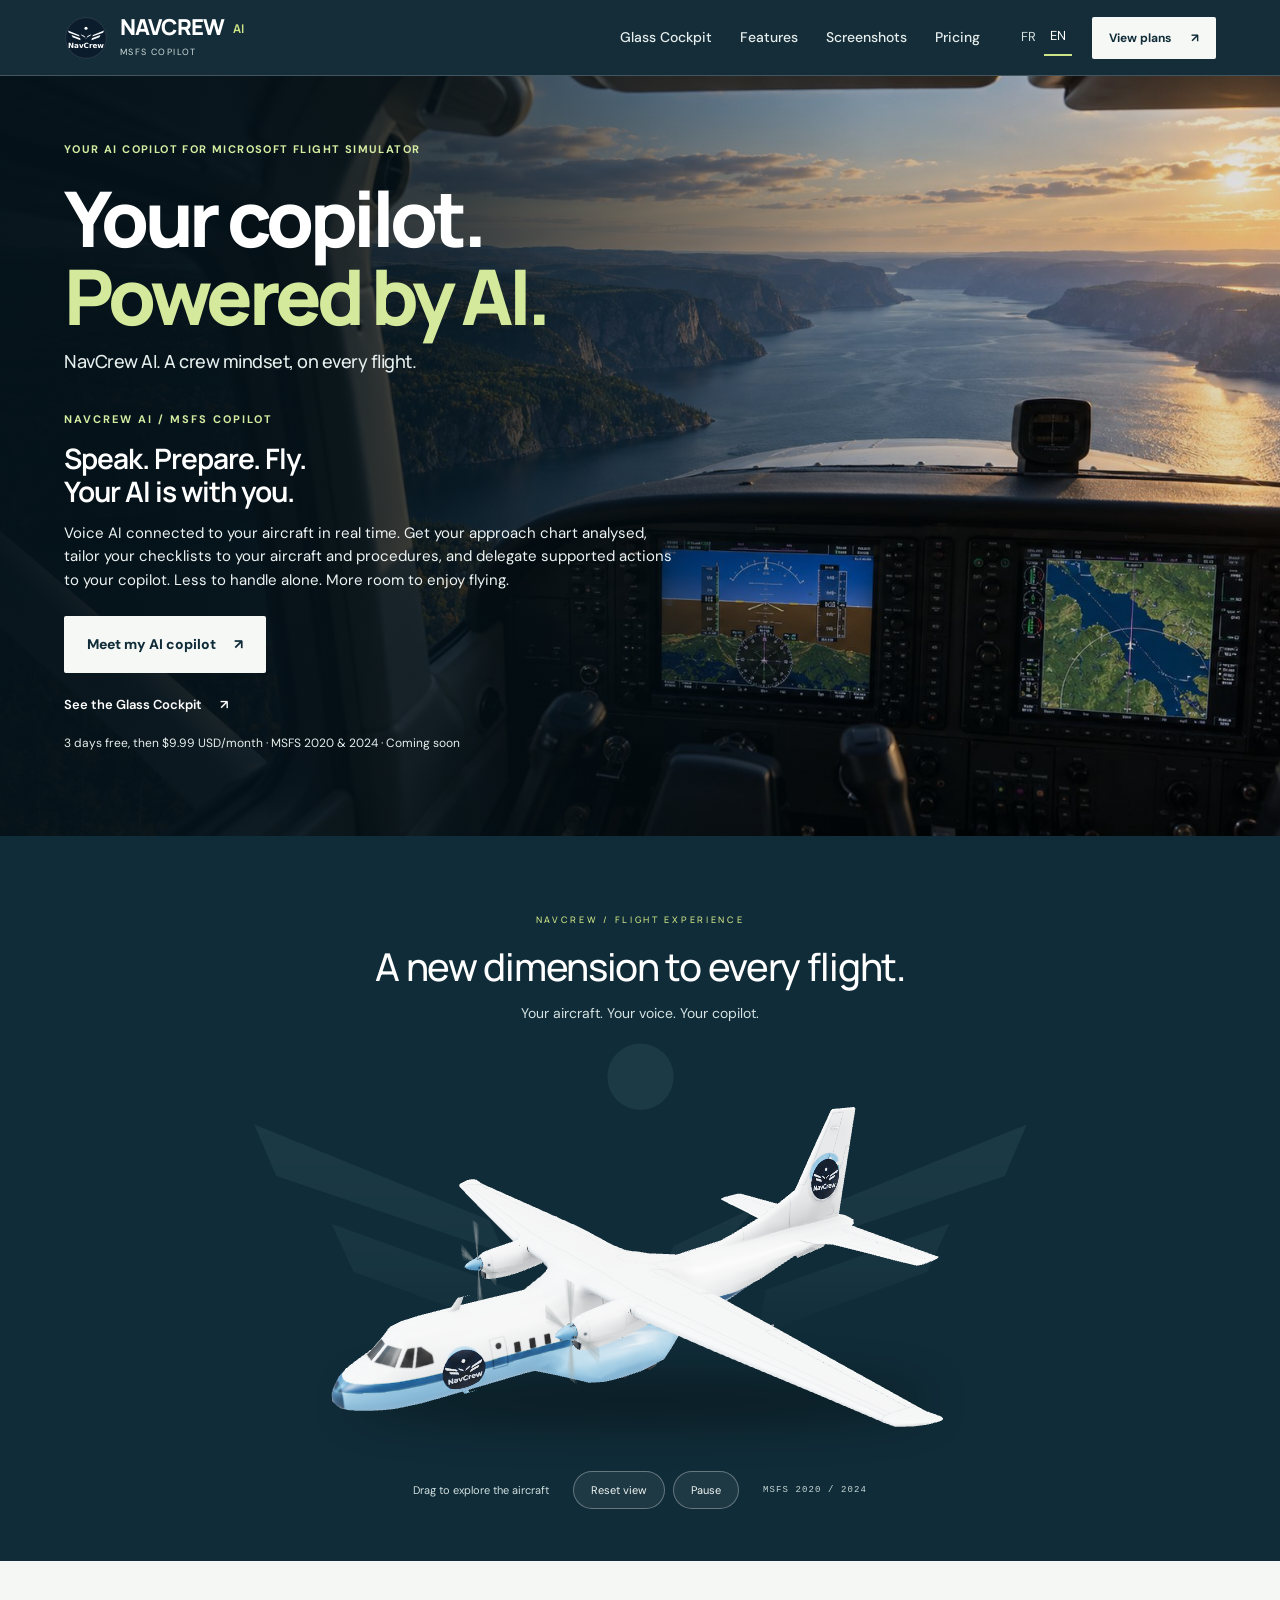
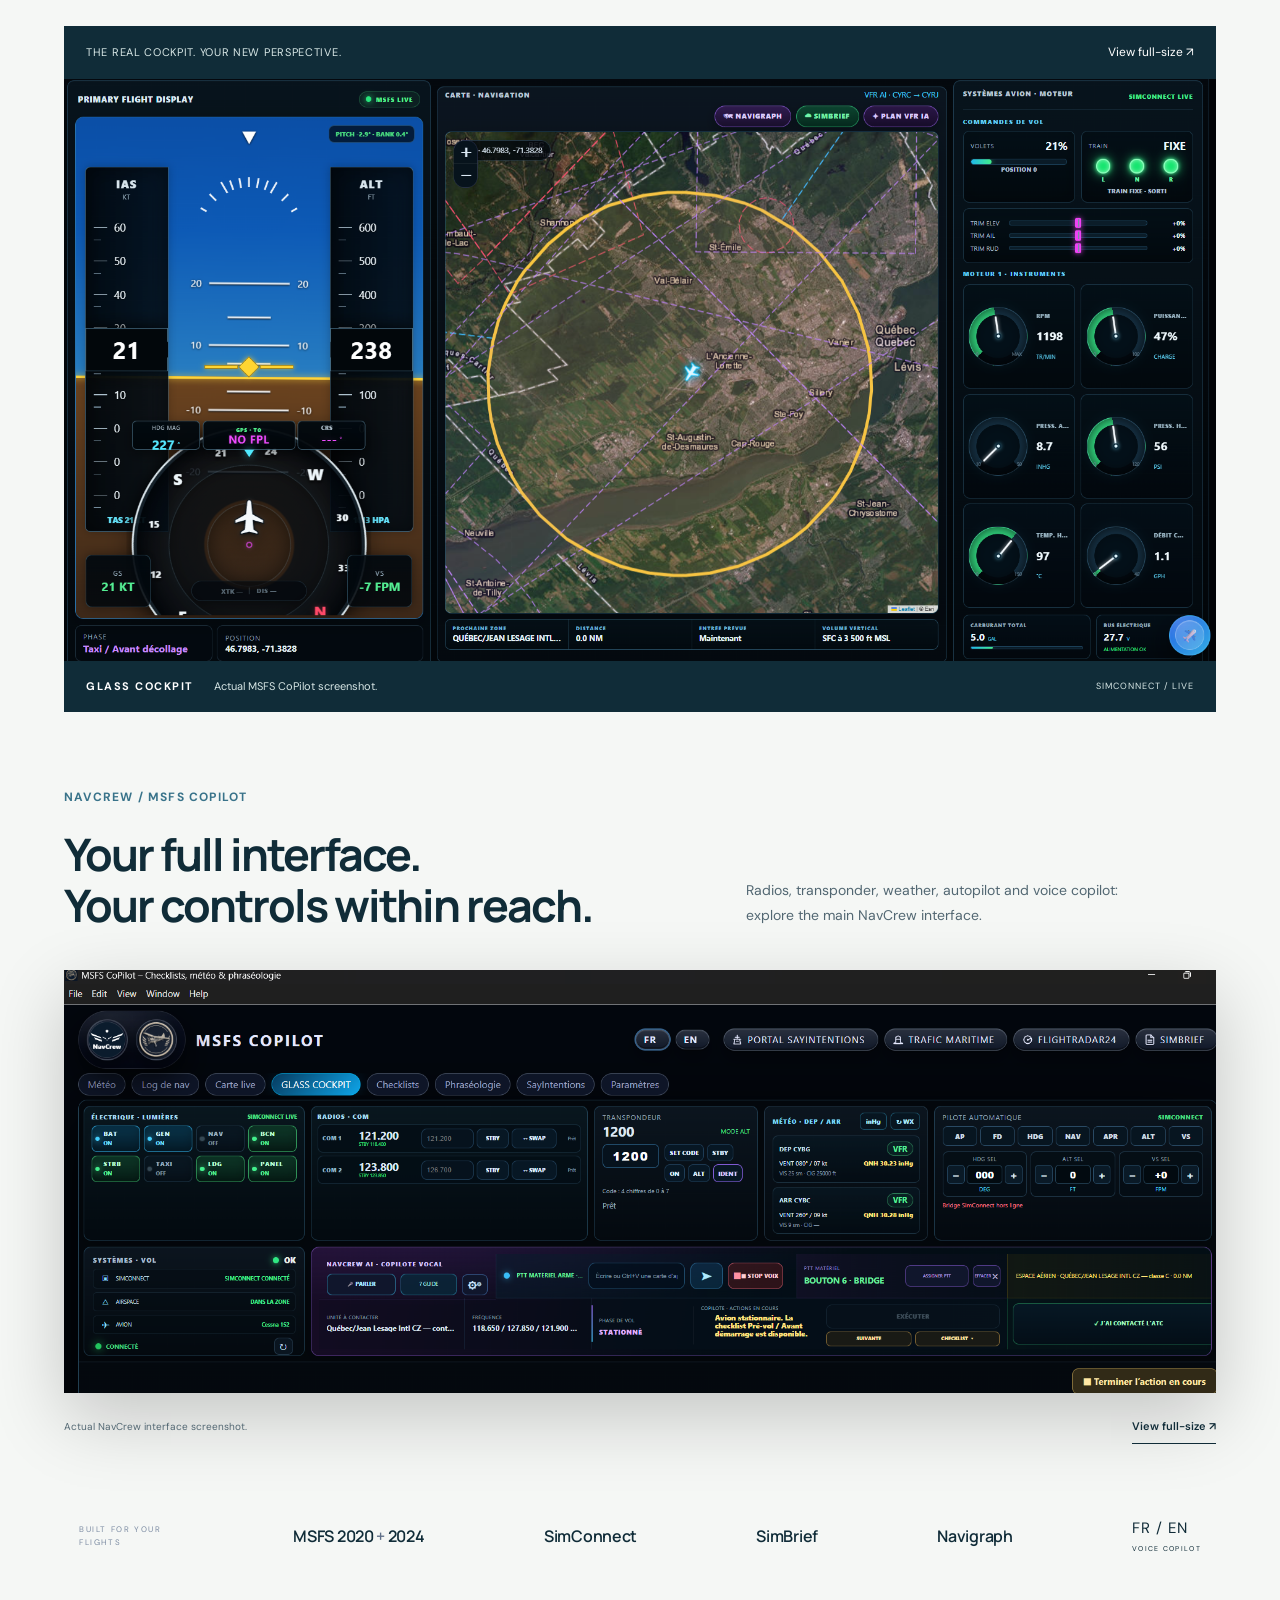
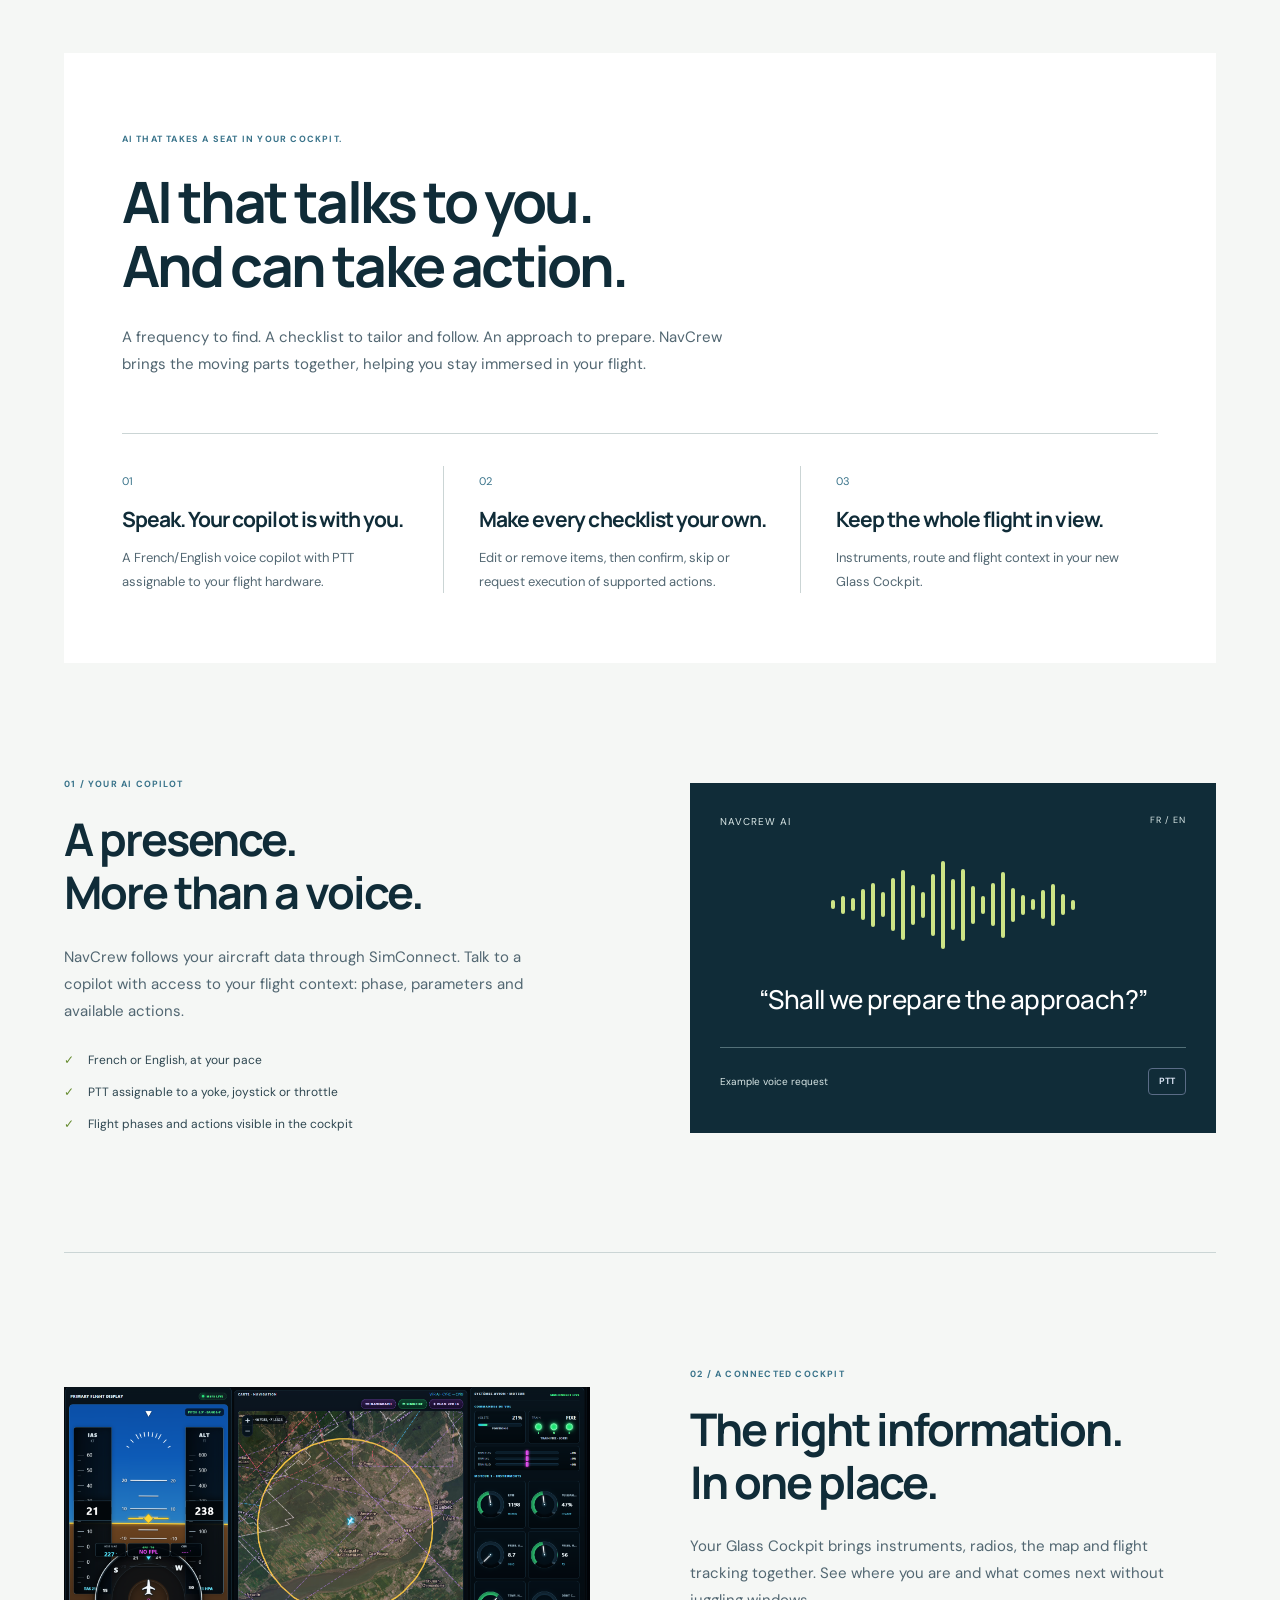
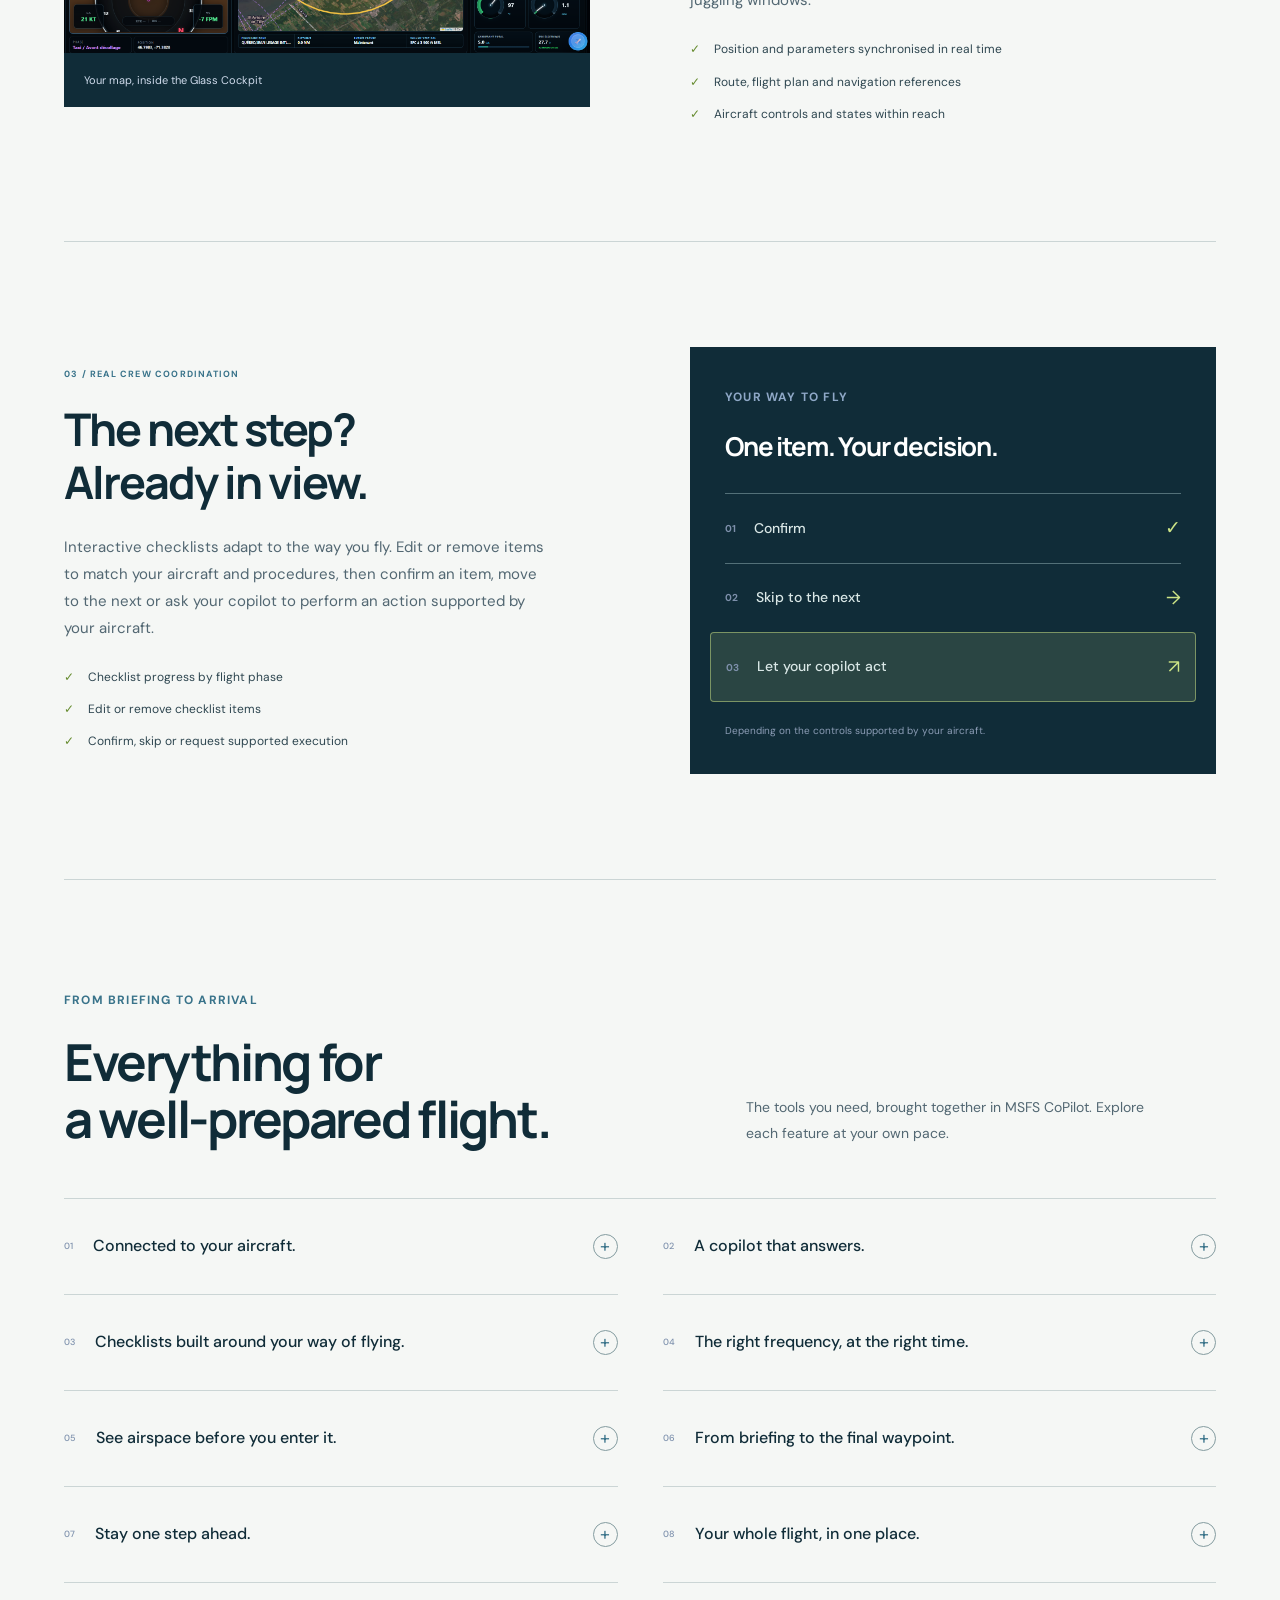
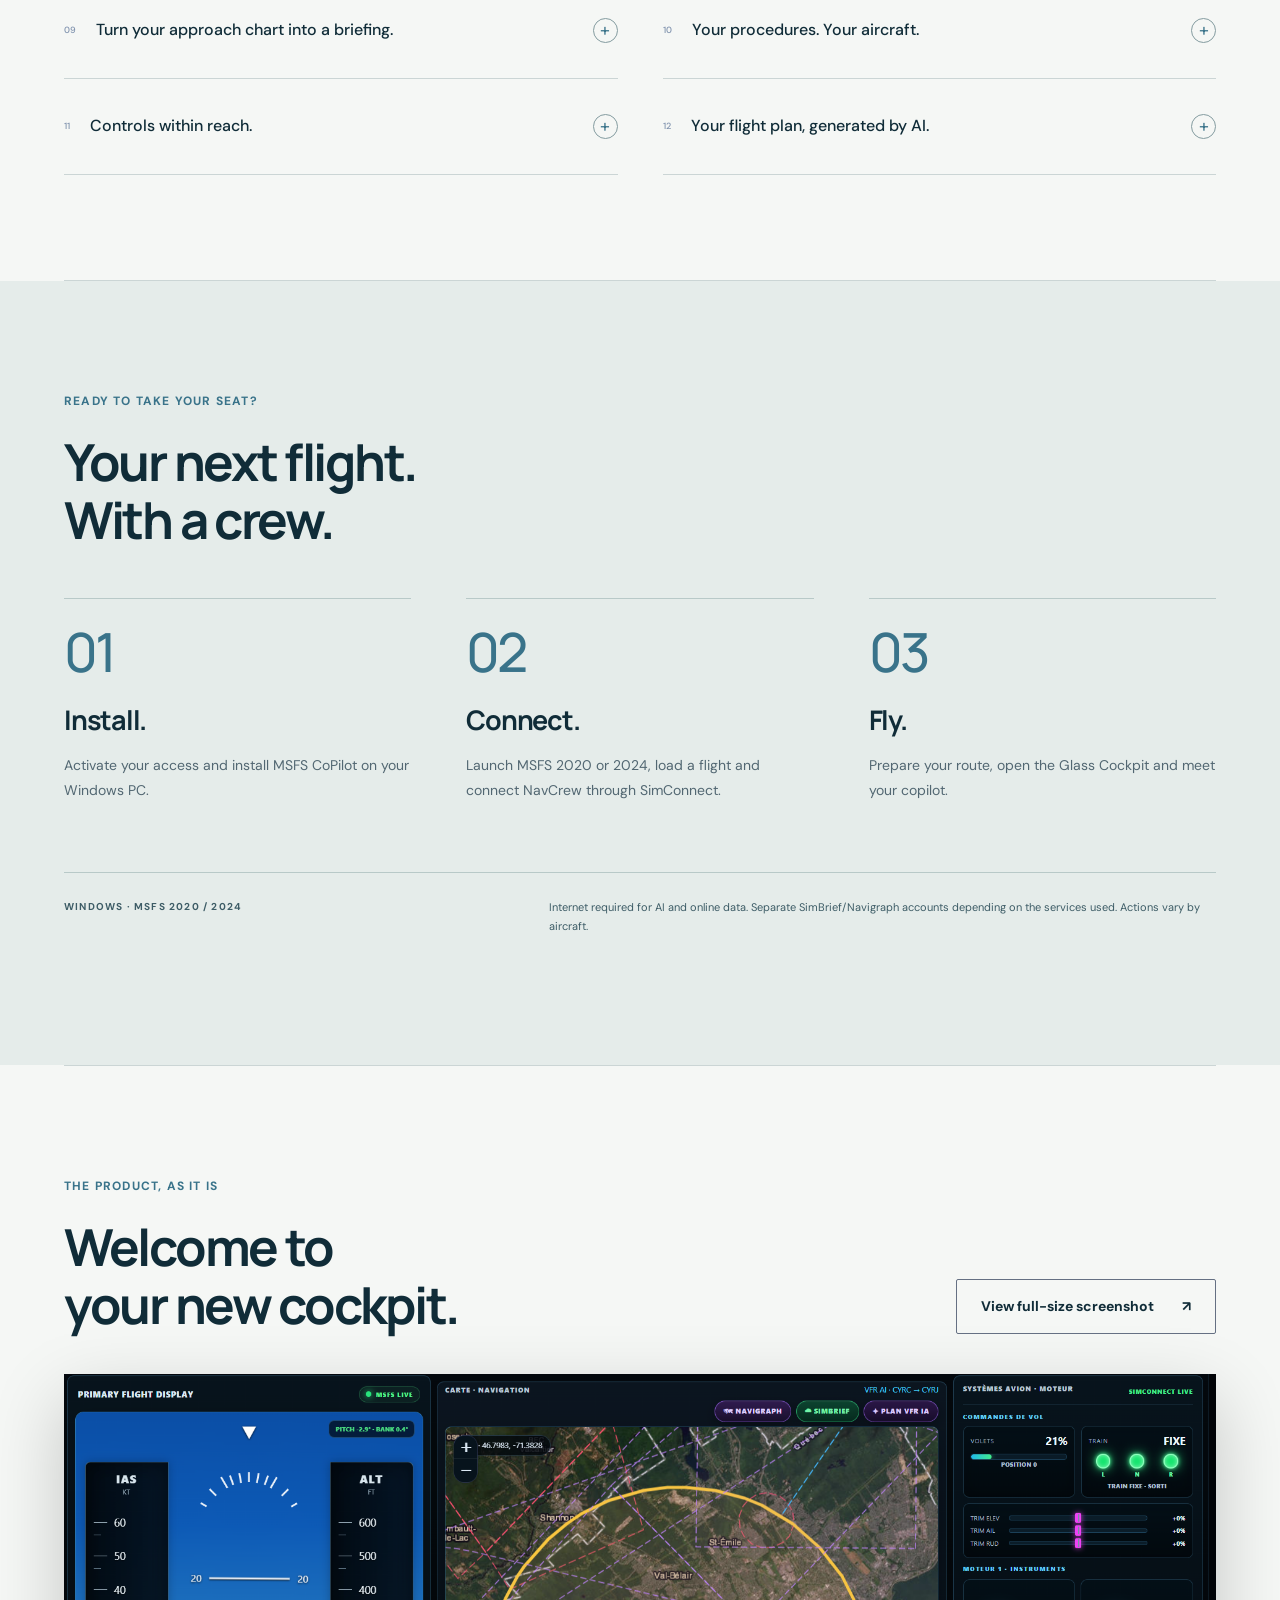
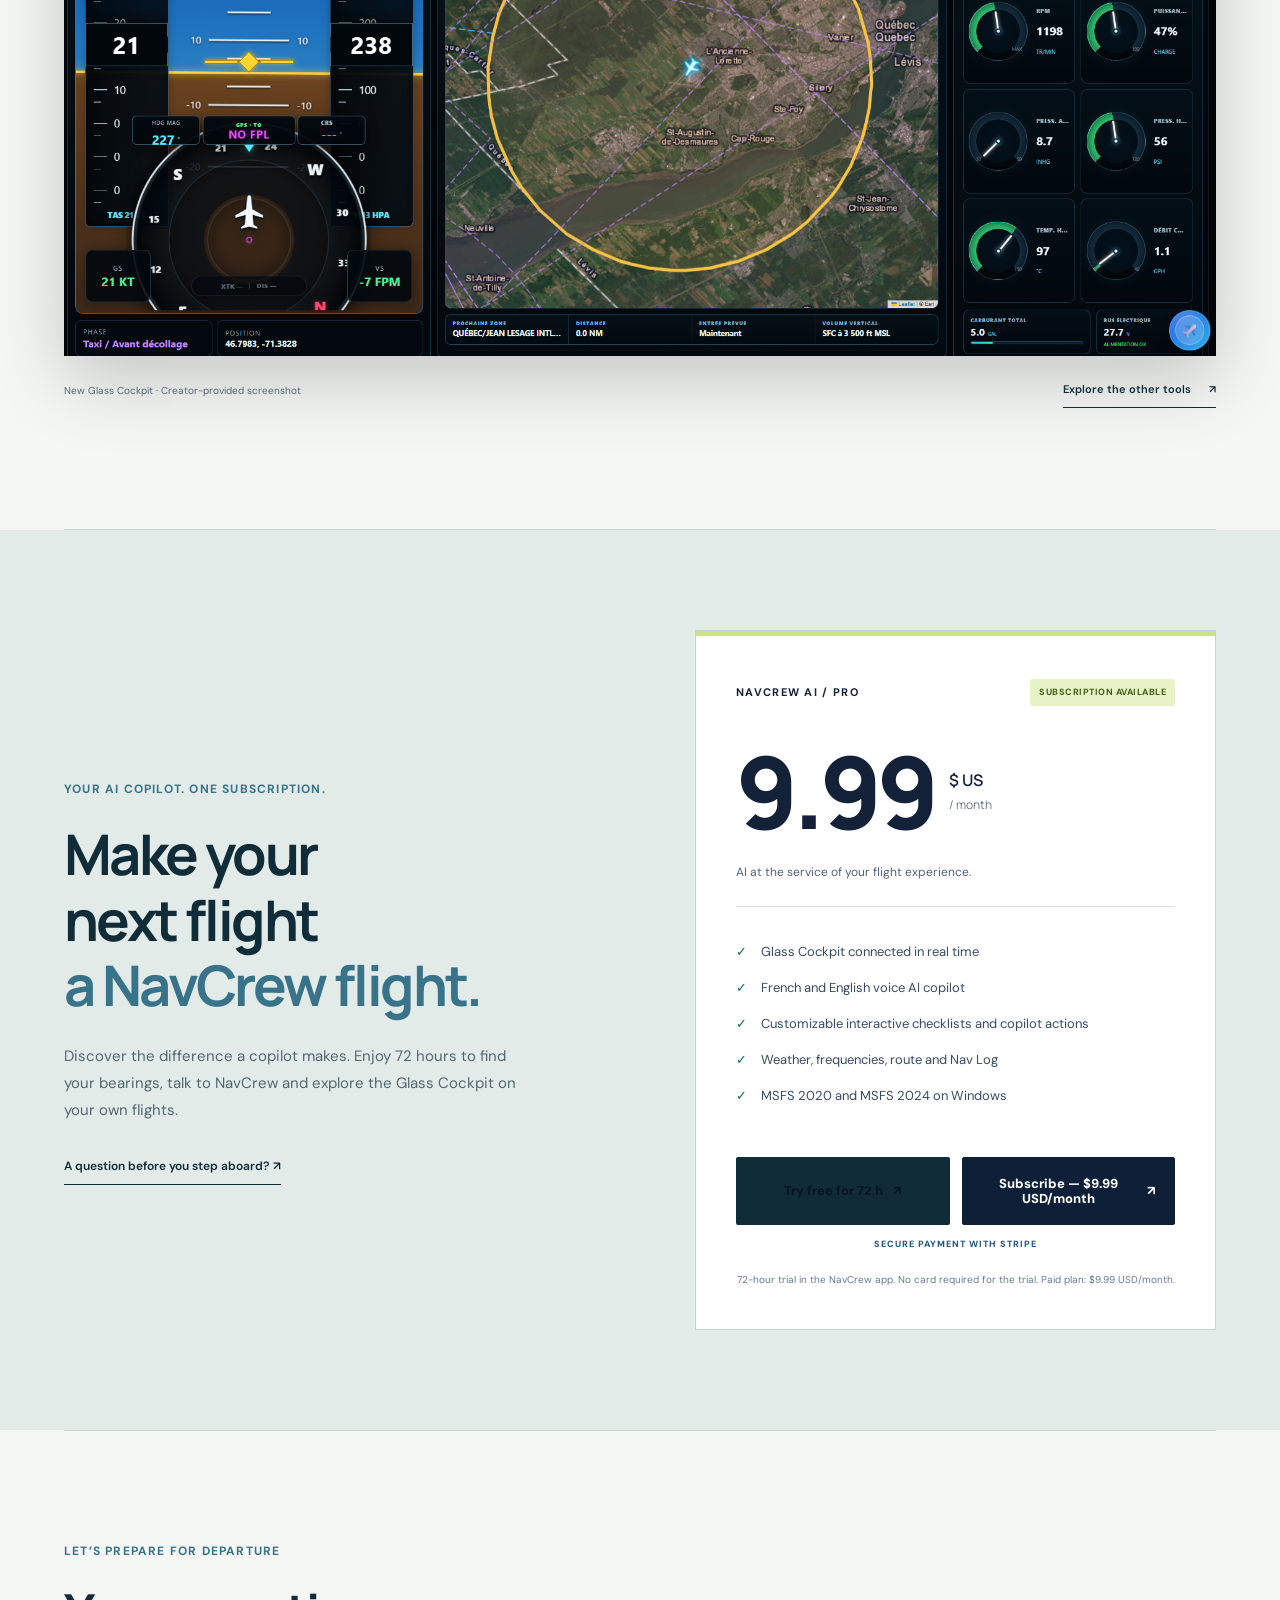
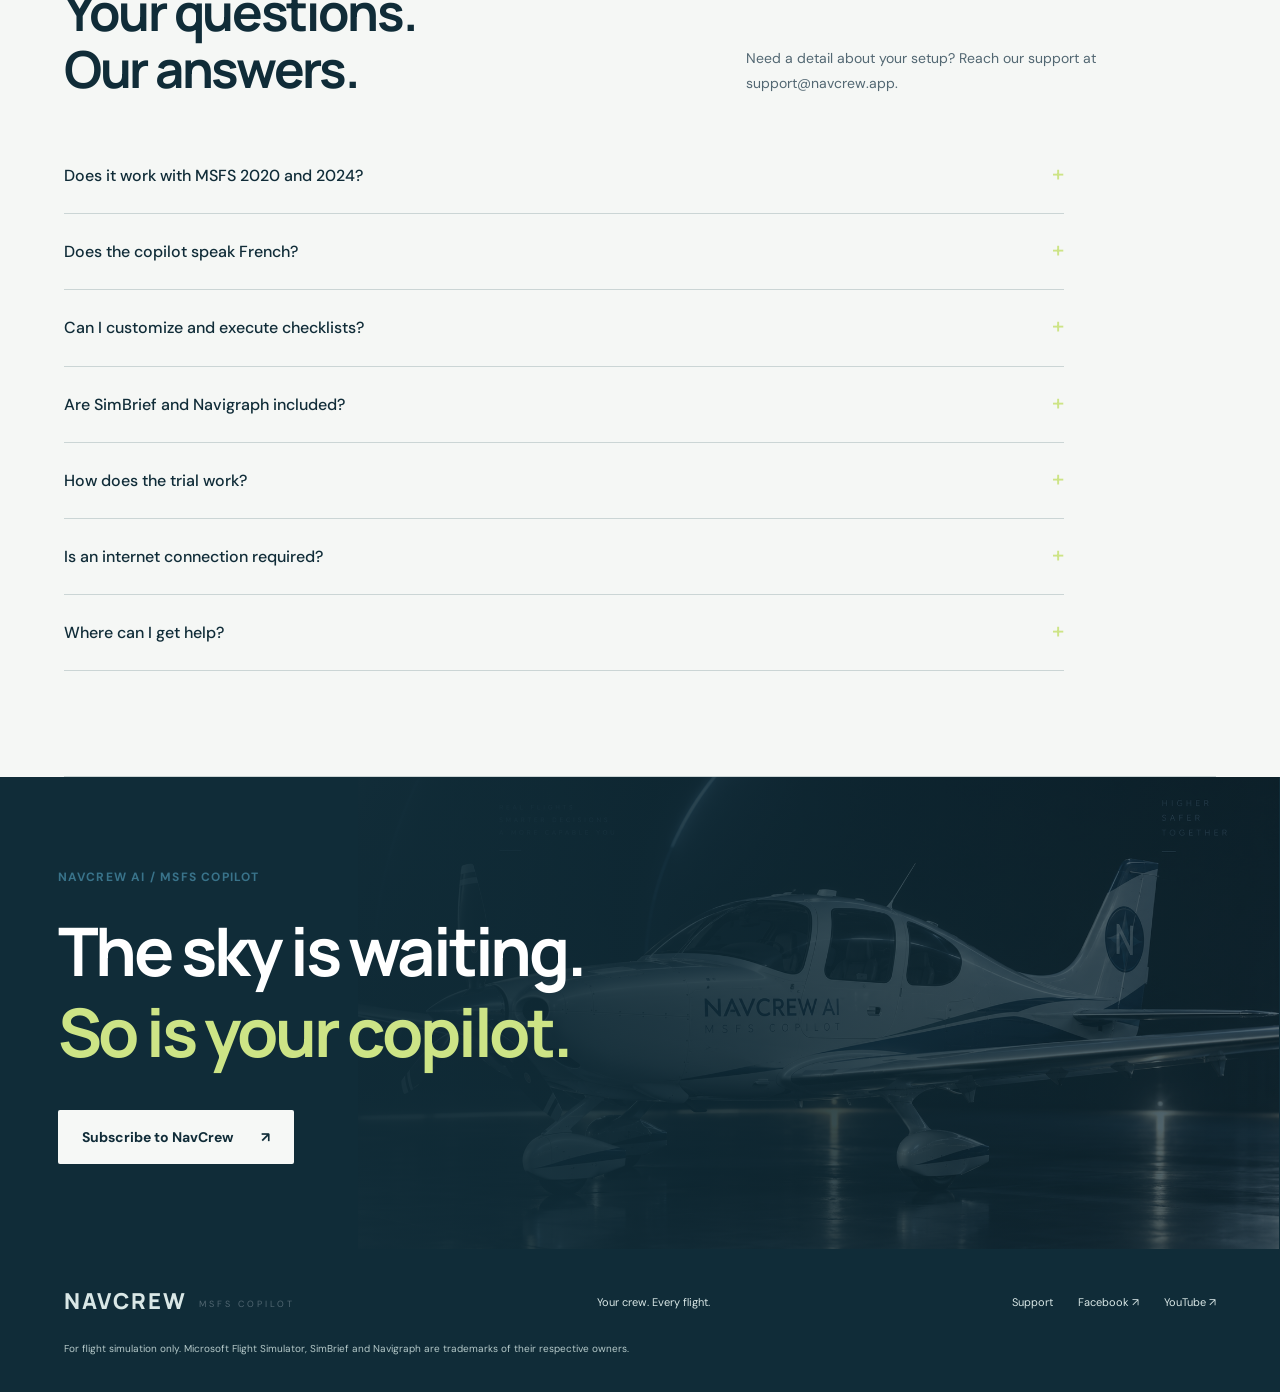
==== commit 6987f50c: "Refresh design stylesheet version" ====
--- a/index.html
+++ b/index.html
@@ -183,7 +183,7 @@
       }
     }
   </style>
-<link rel="stylesheet" href="brand-refresh.css?v=1">
+<link rel="stylesheet" href="brand-refresh.css?v=2">
 </head>
  <body>
   <a class="skip" href="#main">
--- a/brand-refresh.css
+++ b/brand-refresh.css
@@ -20,3 +20,6 @@
 @media(max-width:850px){header{min-height:68px}header nav{border-color:#ffffff38}.hero{min-height:0;padding:55px 5% 68px;background-position:55% center}.hero h1{font-size:clamp(50px,7vw,72px)}.hero-pitch{margin-top:28px}.flight-scene{padding:48px 5% 25px}.benefit-intro{padding:60px 5%}}
 @media(max-width:620px){header{padding:11px 5%;gap:10px}.brand img{width:34px;height:34px}.nav-actions .button{font-size:11px;padding:9px 10px}.hero{padding:38px 5% 52px;min-height:0;background-image:linear-gradient(180deg,rgba(4,19,27,.79) 0%,rgba(4,19,27,.70) 47%,rgba(4,19,27,.60) 100%),url('assets/navcrew-flight-hero.jpg');background-position:53% center}.hero-copy>.eyebrow{font-size:10px}.hero h1{font-size:clamp(43px,11vw,58px);line-height:1.08;letter-spacing:-.05em;margin:16px 0}.hero h1 br{display:block}.hero-copy>p{font-size:16px}.hero-pitch{margin-top:25px}.hero-pitch>.eyebrow{display:none}.hero-pitch h2{font-size:25px}.hero-pitch>p{font-size:14px;line-height:1.5}.hero-buttons>.primary{width:100%;font-size:13px;min-height:54px;gap:12px}.hero-buttons>.text-link{font-size:13px}.hero .offer-line{font-size:12px!important}.flight-scene{padding:38px 4% 18px;margin-bottom:0}.flight-heading h2{font-size:28px}.product-showcase{margin-top:30px}.product-topline>span{font-size:10px}.product-topline a{font-size:11px}.benefit-intro{margin-top:25px;padding:45px 6%}.benefit-intro>h2{font-size:36px}.benefit-promises>div{border:0}.final-cta{padding:65px 6%}.final-cta:before{background-size:auto 100%;background-position:70% center;opacity:.36;mask-image:none;-webkit-mask-image:none}.final-cta:after{background:rgba(16,44,56,.58)}.final-cta h2{font-size:38px}.price-card .price{font-size:78px}}
 @media(prefers-reduced-motion:reduce){*{scroll-behavior:auto!important}}
+/* Keep emphasized headings legible on the light sections. */
+main section:not(.hero):not(.flight-scene):not(.final-cta) h2 em,
+main section:not(.hero):not(.flight-scene):not(.final-cta) h3 em{color:#39738a}
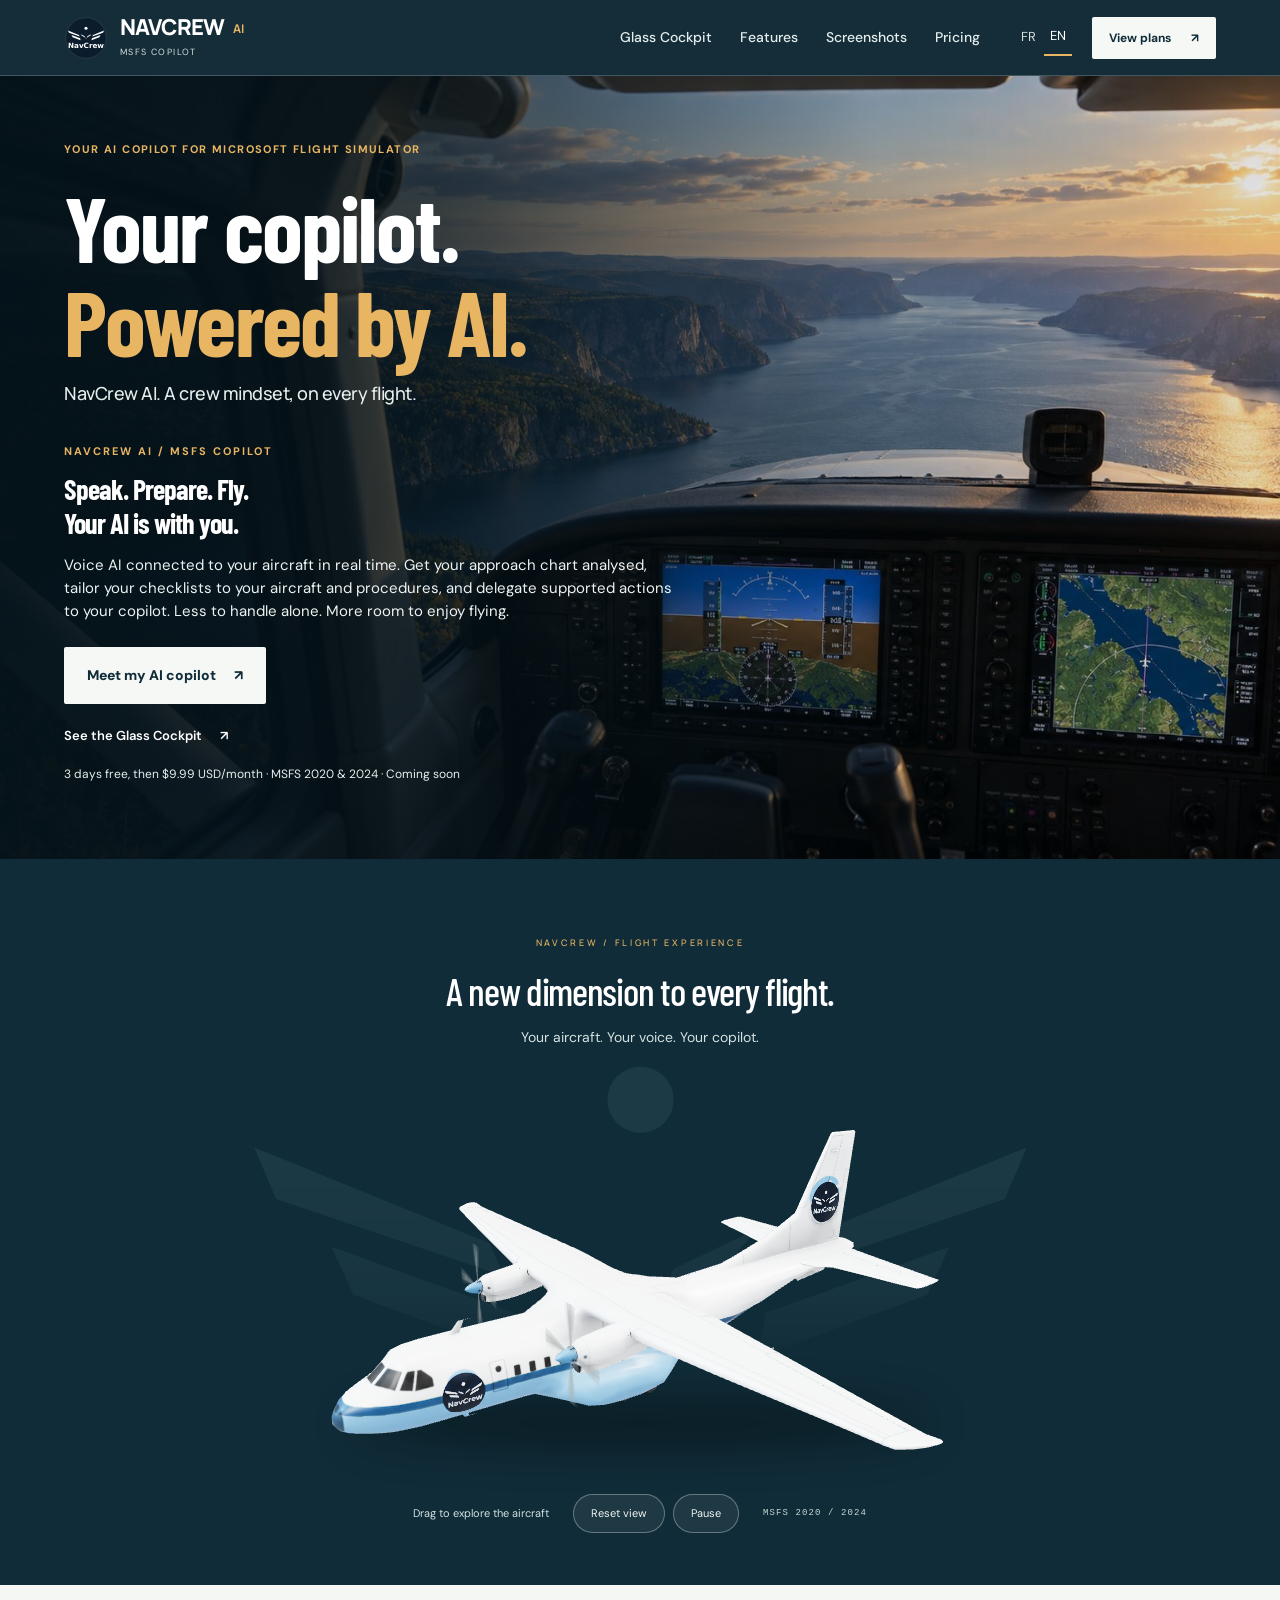
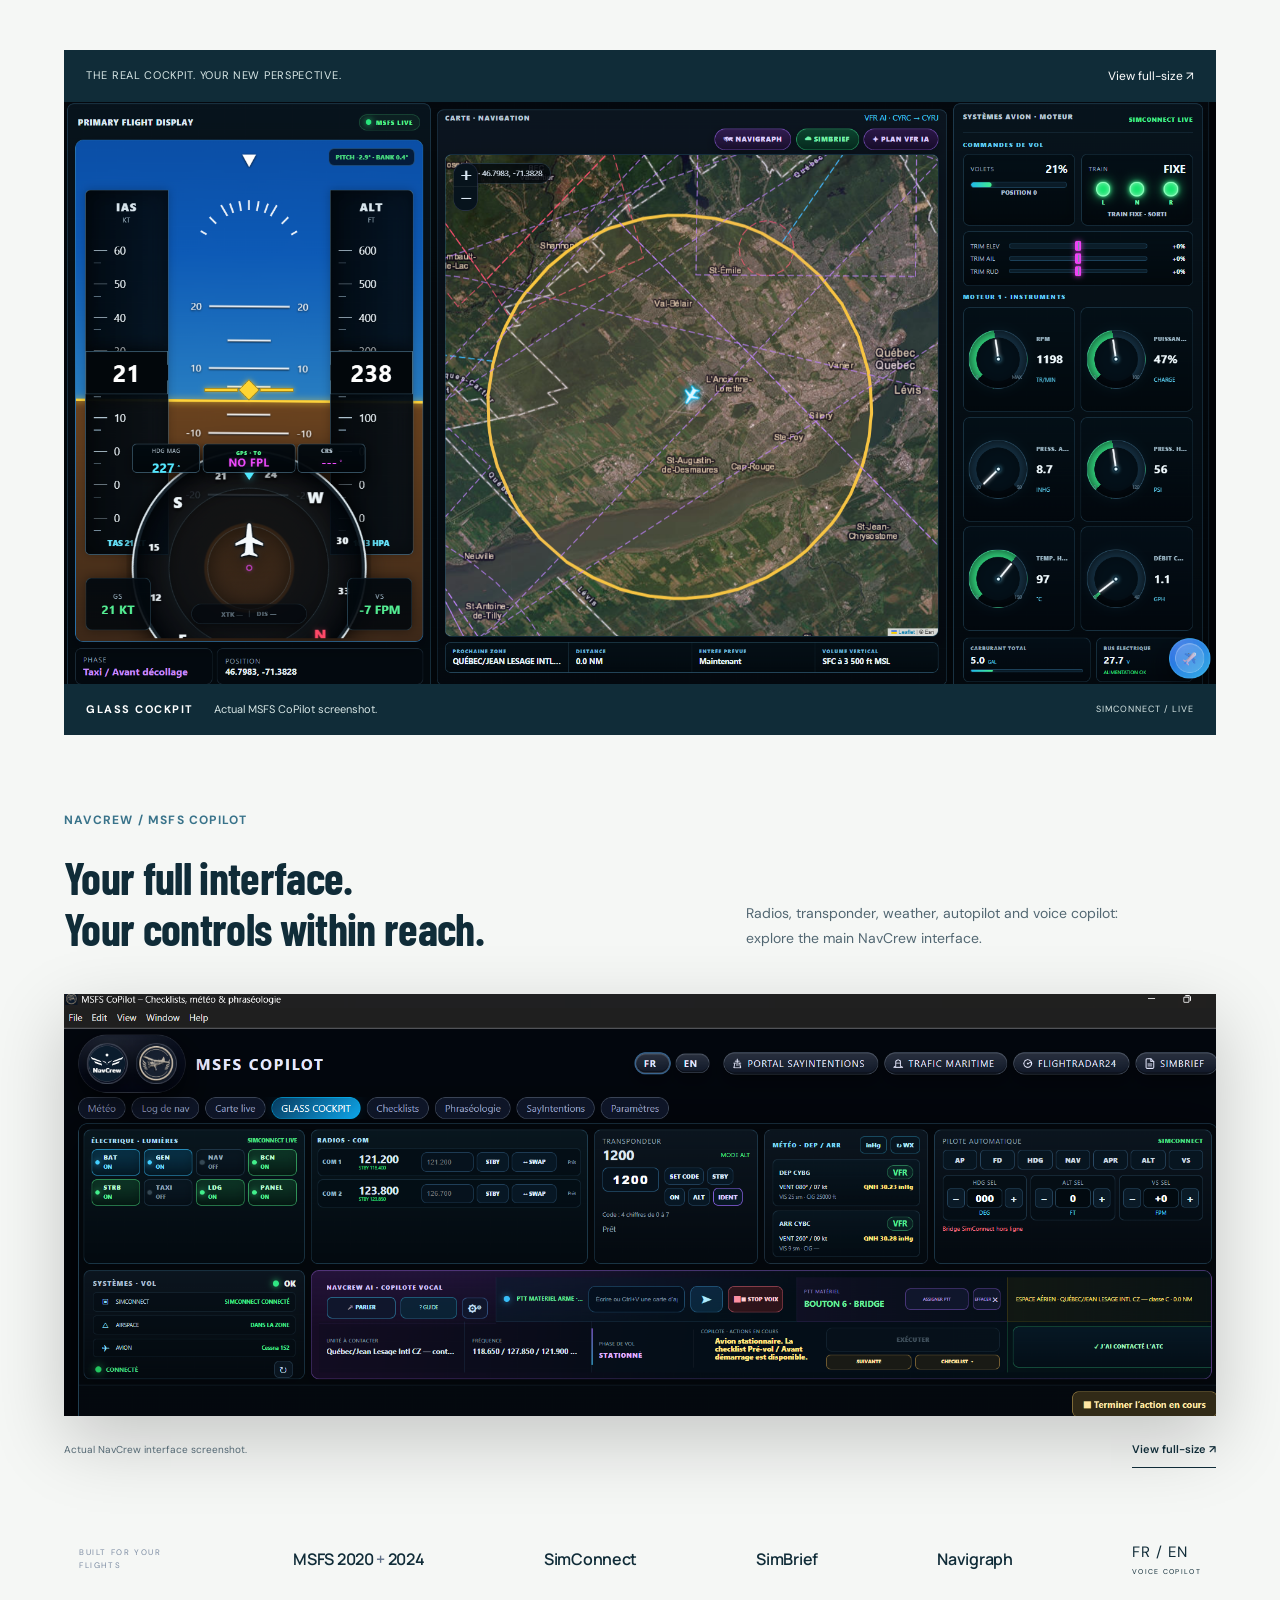
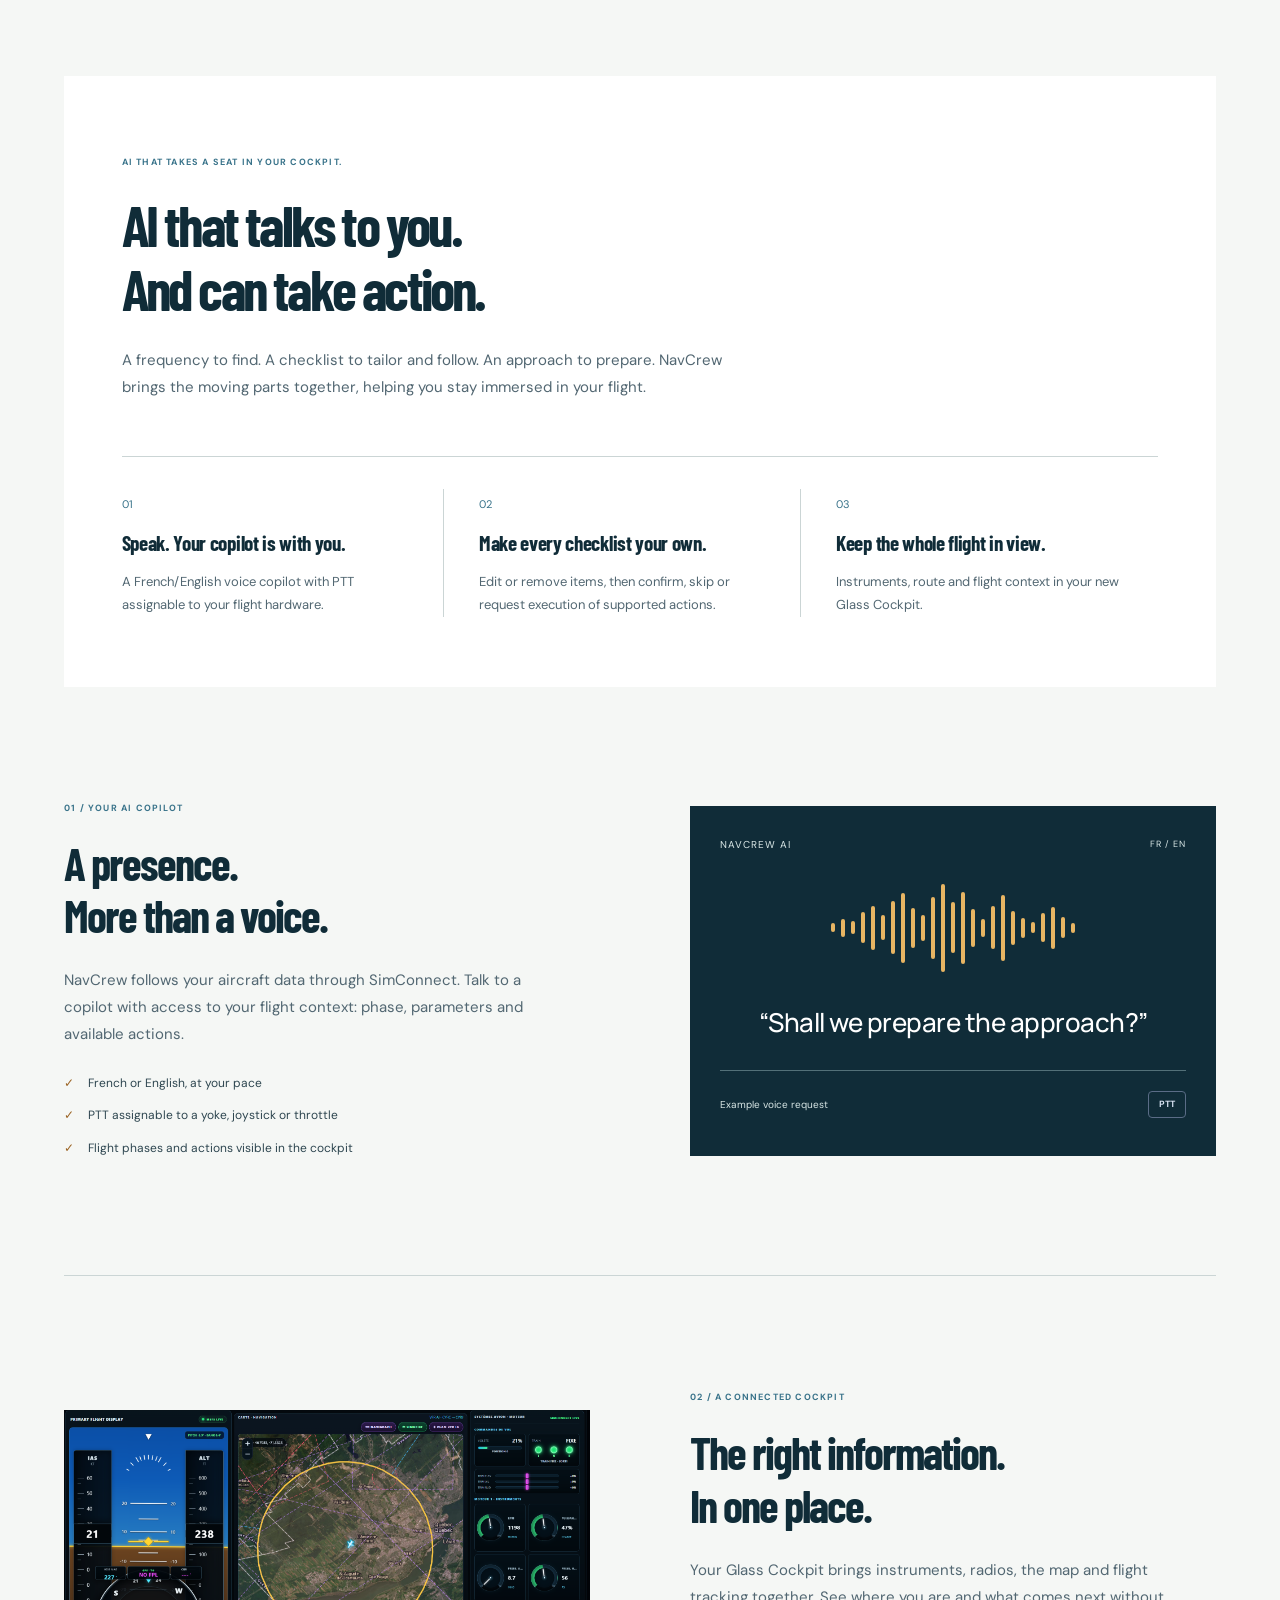
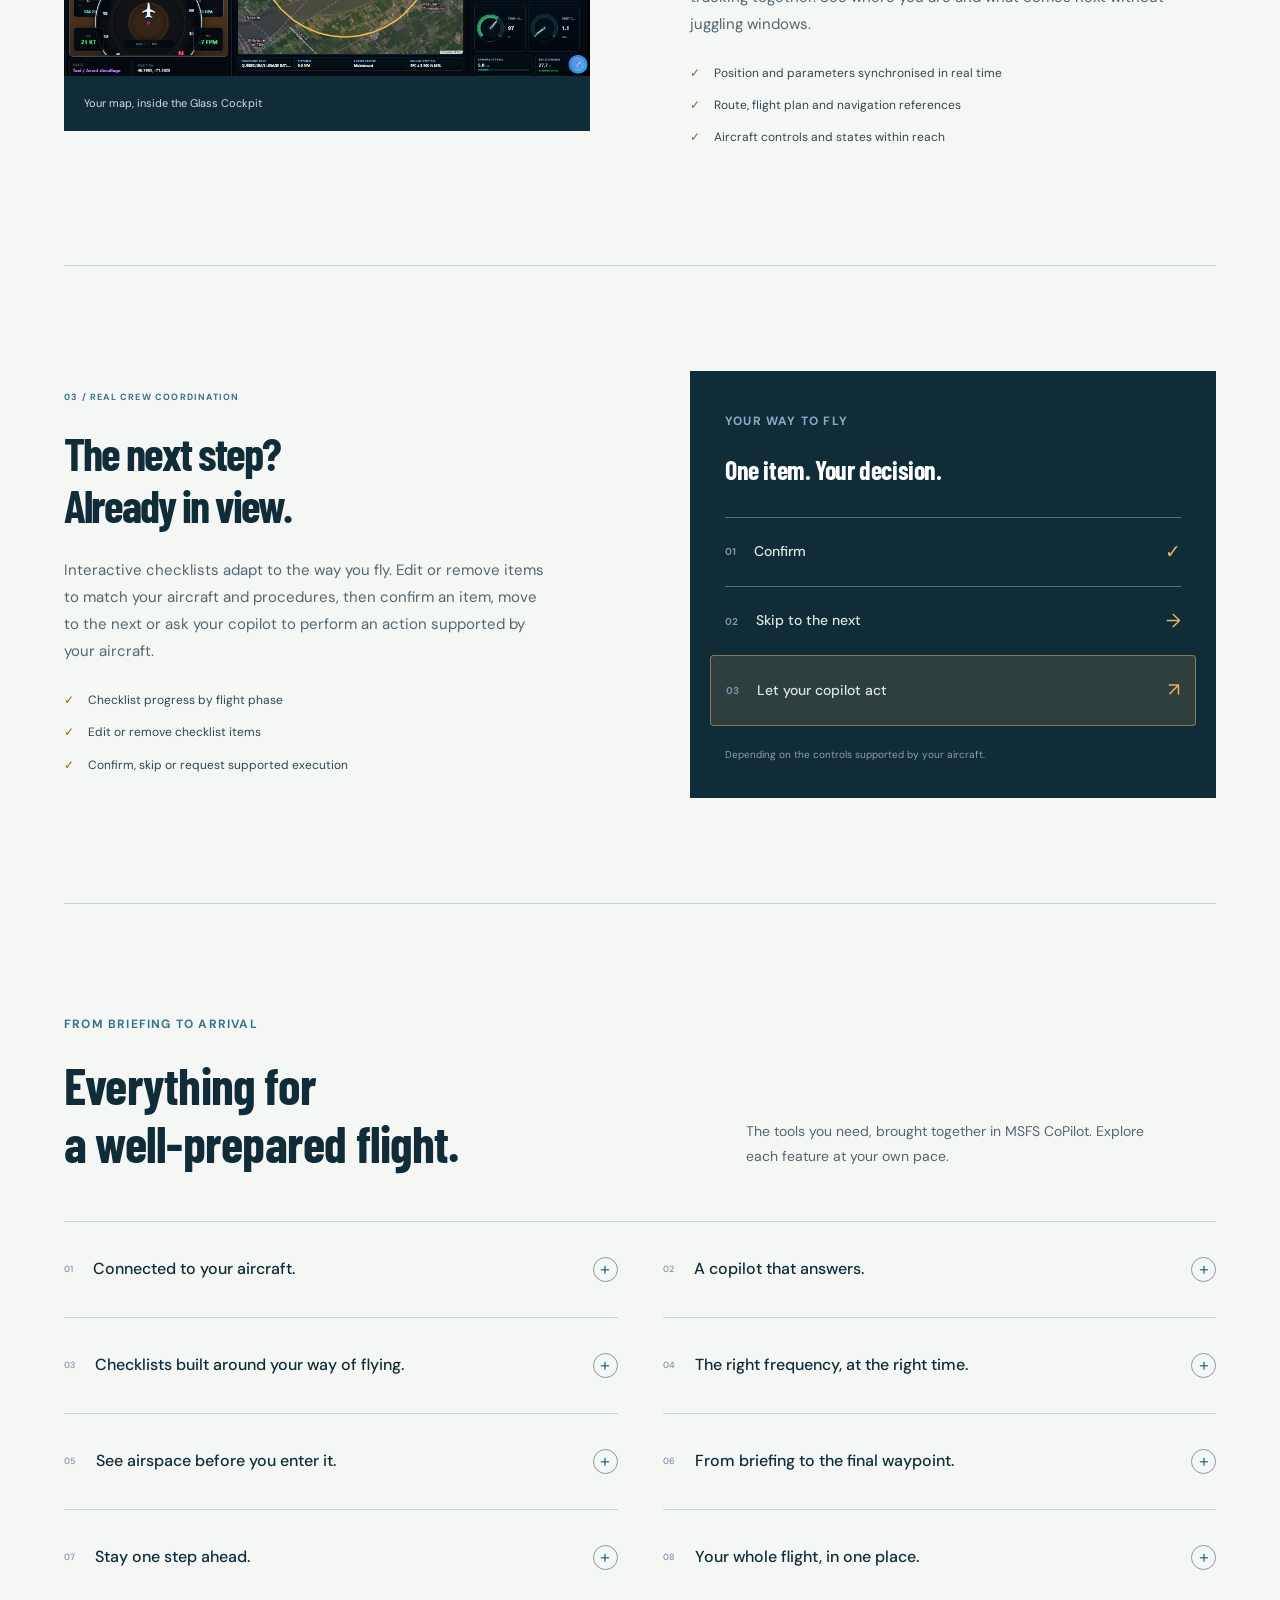
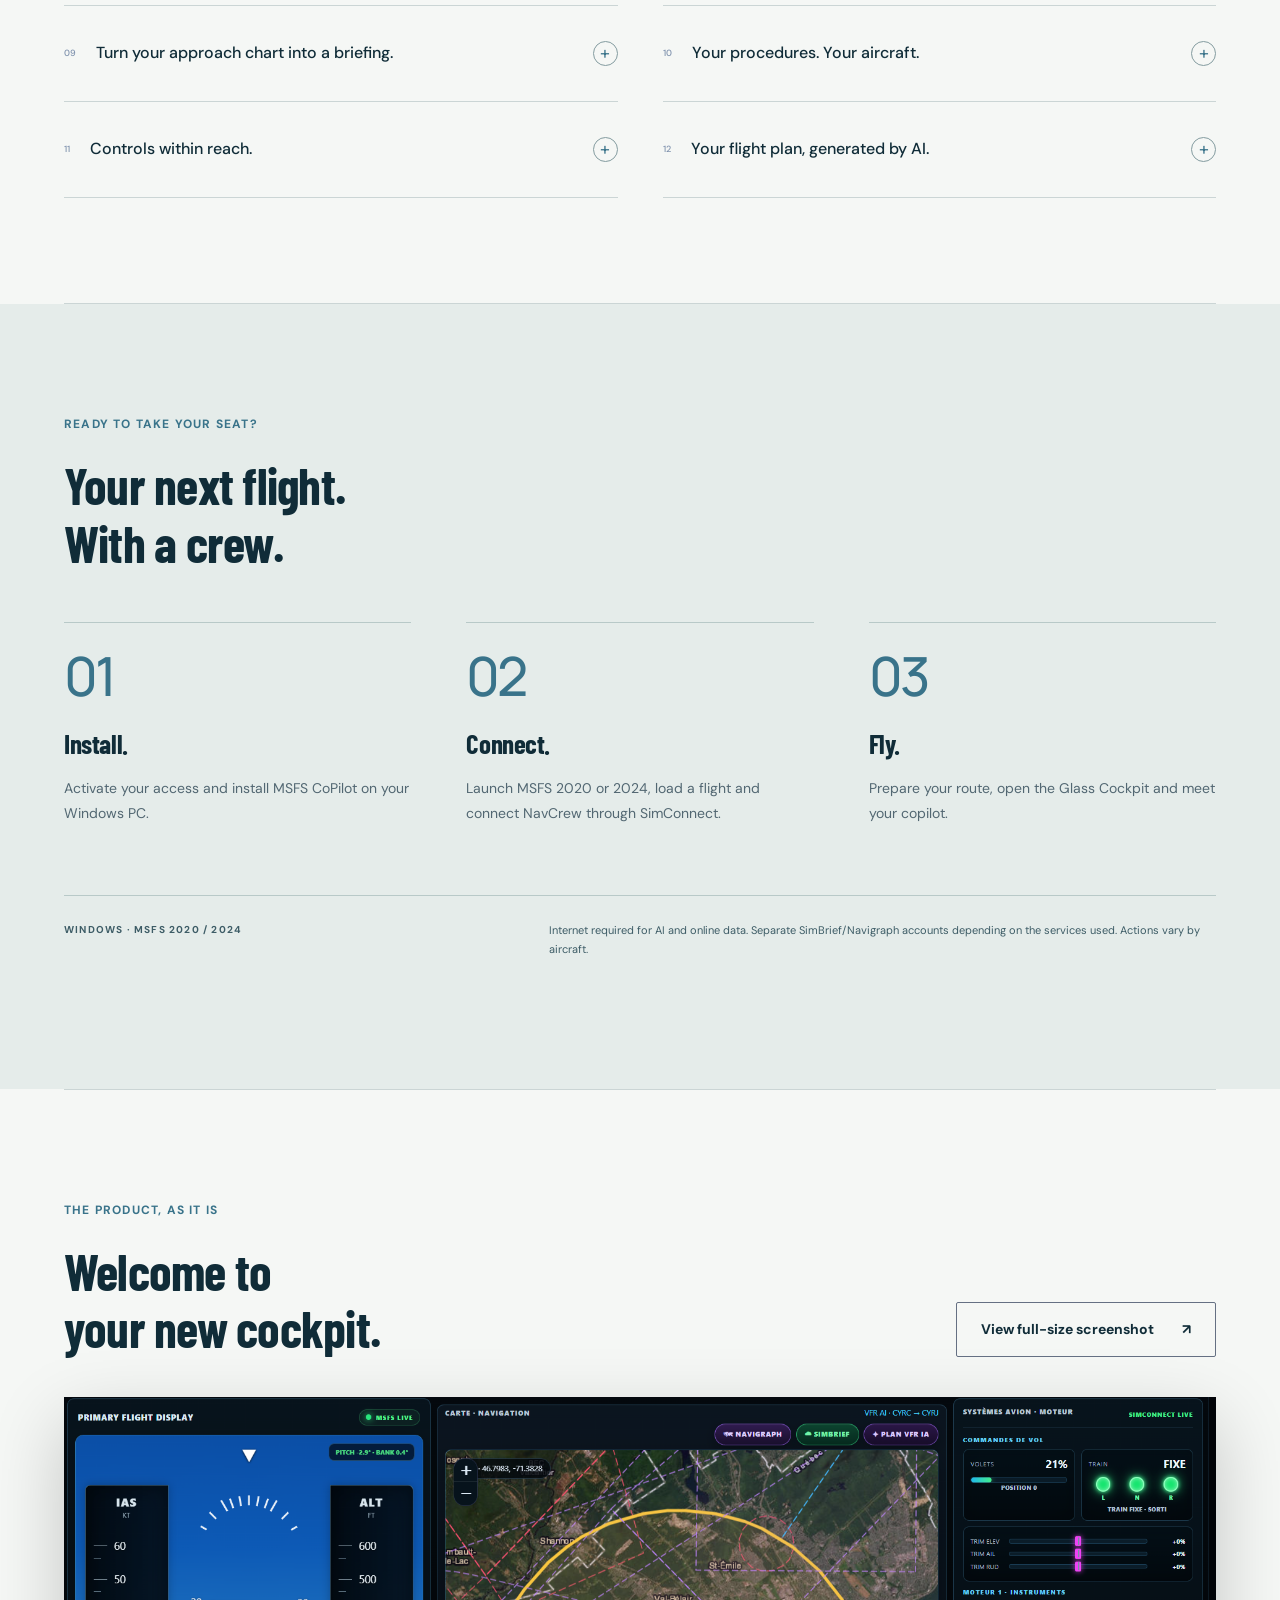
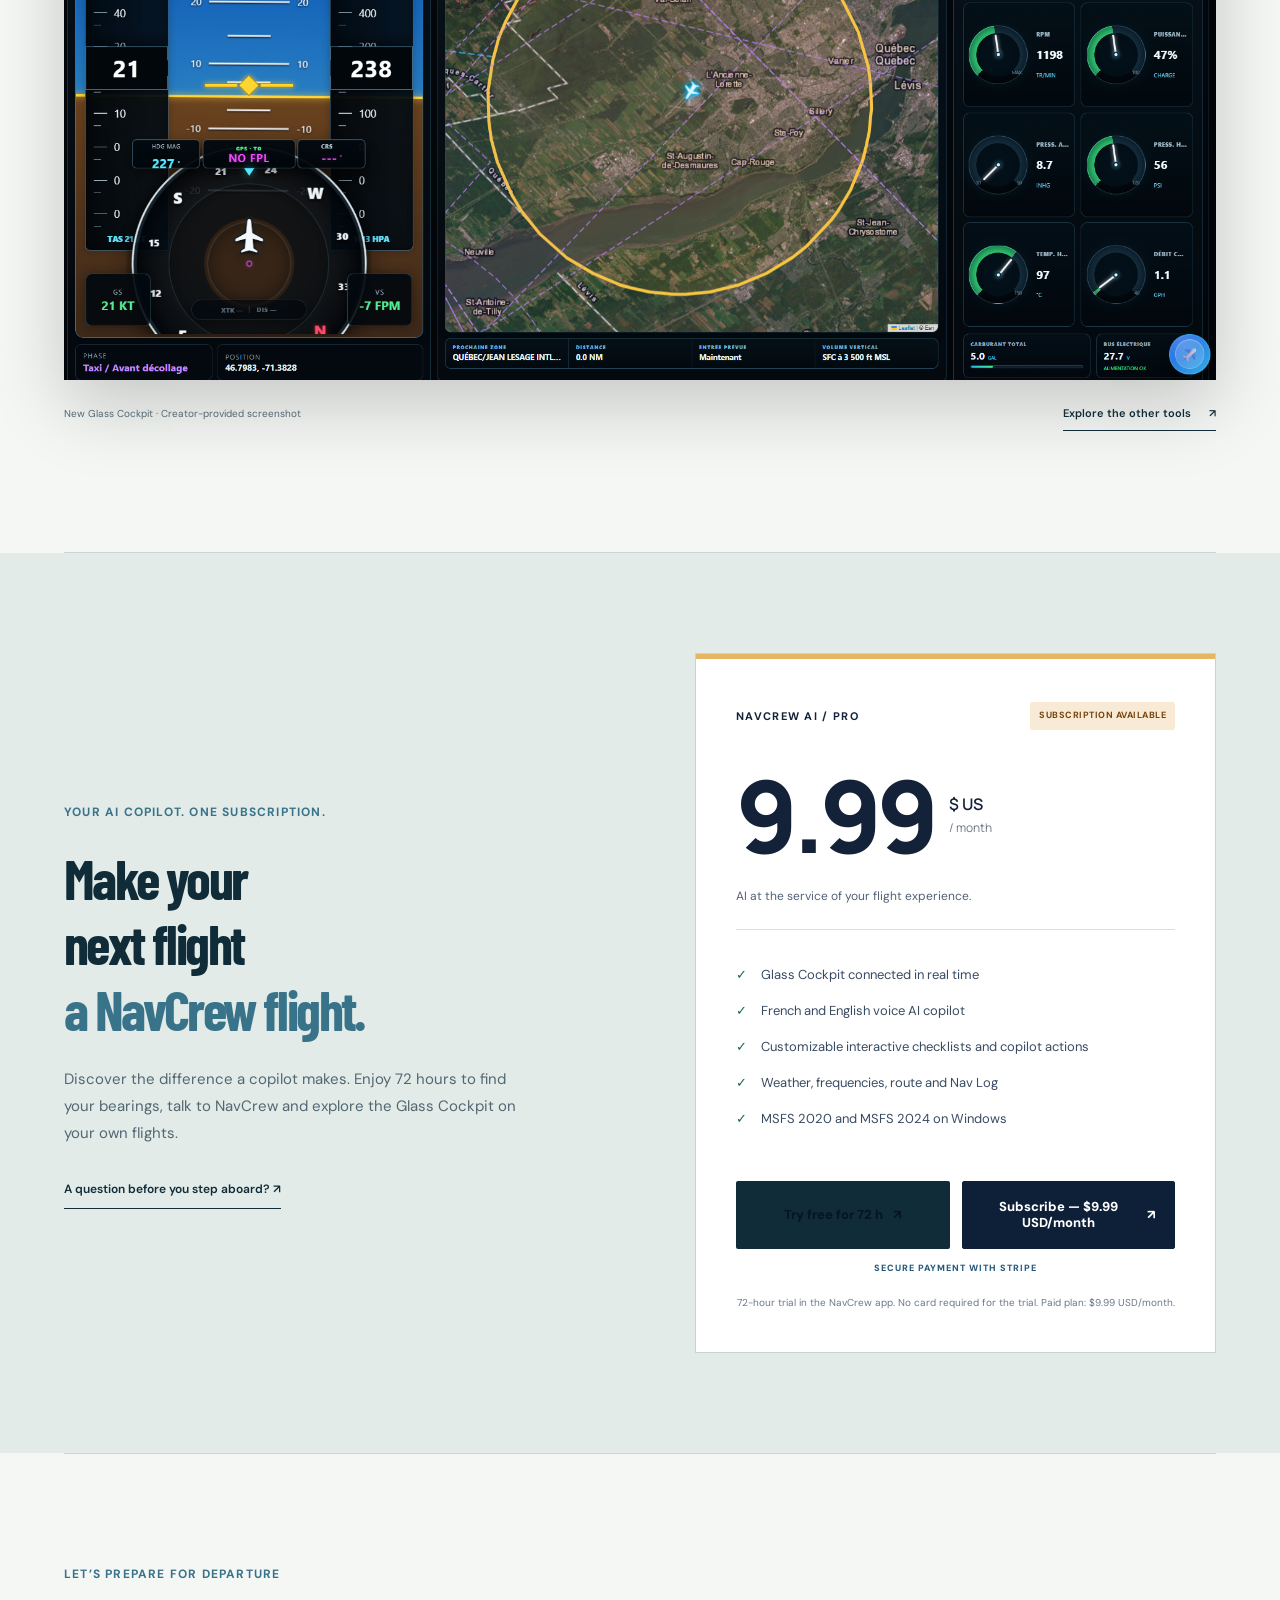
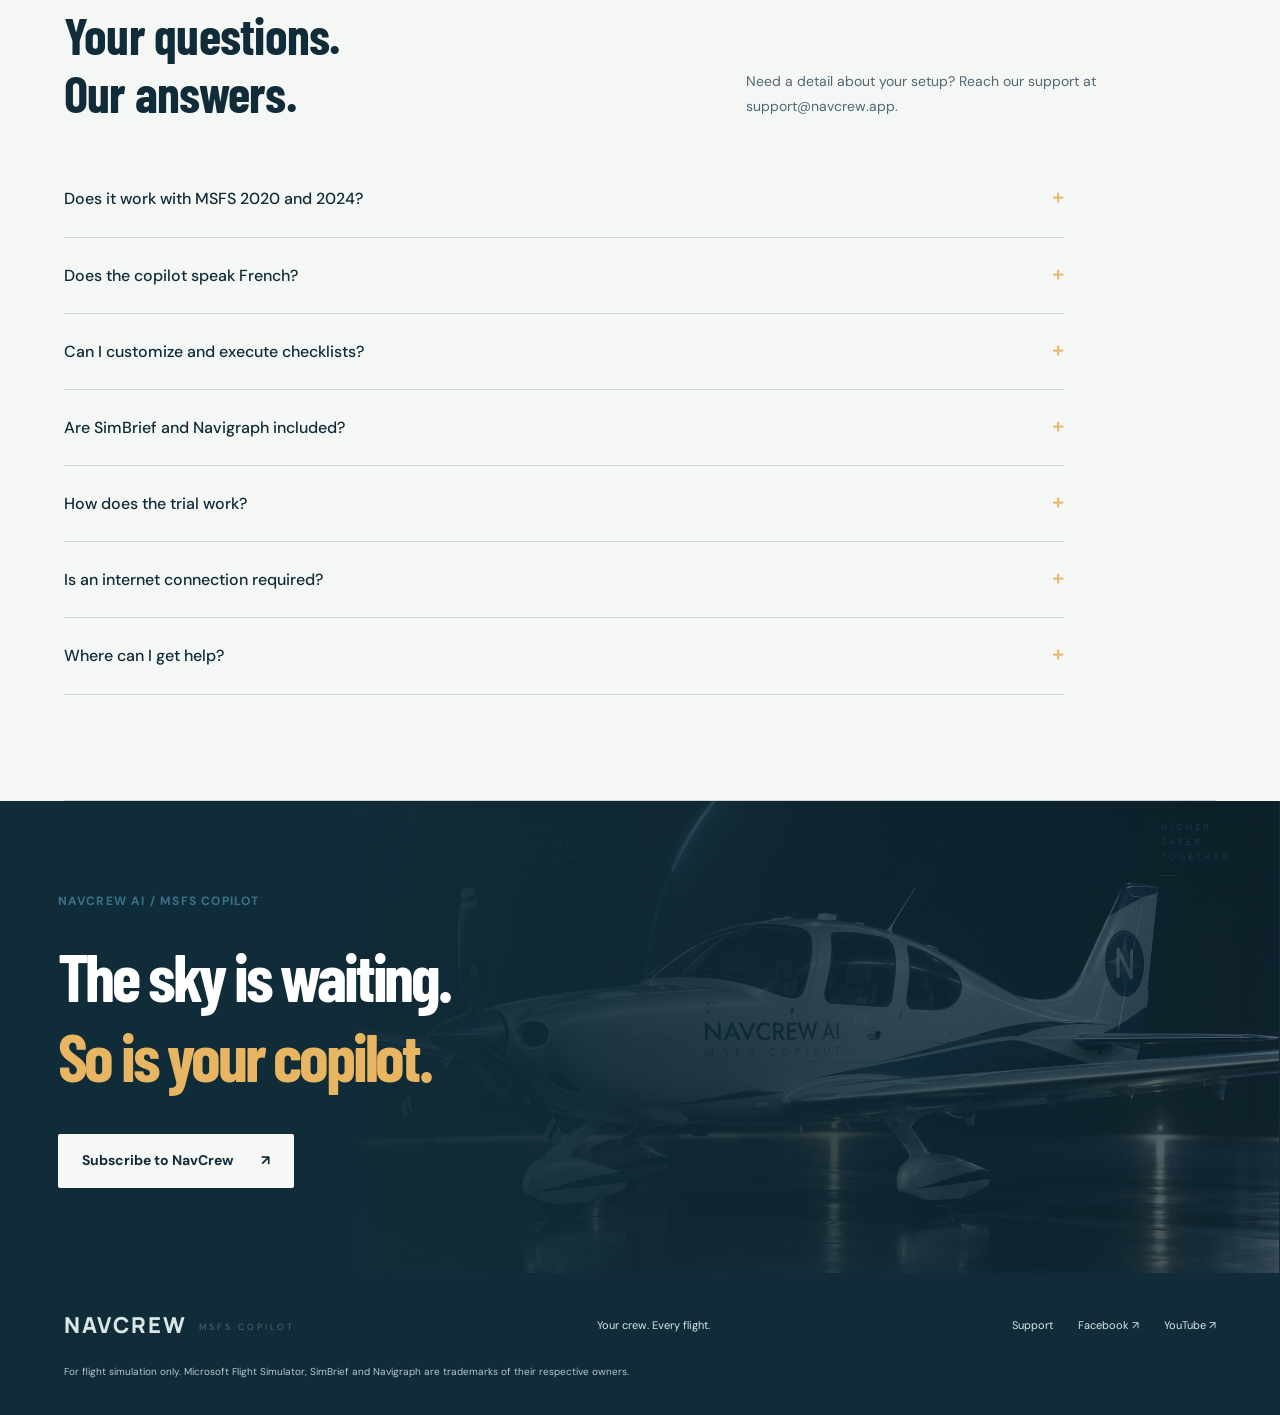
==== commit 28af1314: "Try Barlow Condensed headings and amber accent" ====
--- a/index.html
+++ b/index.html
@@ -183,7 +183,7 @@
       }
     }
   </style>
-<link rel="stylesheet" href="brand-refresh.css?v=2">
+<link rel="stylesheet" href="brand-refresh.css?v=3">
 </head>
  <body>
   <a class="skip" href="#main">
--- a/brand-refresh.css
+++ b/brand-refresh.css
@@ -1,20 +1,21 @@
 /* NavCrew visual refresh. All site content and the interactive aircraft remain intact. */
-:root{--bg:#f5f7f5;--panel:#fff;--line:#cbd5d5;--text:#102c38;--muted:#526772;--accent:#cde486;--gold:#cde486;--display:'Manrope',Arial,sans-serif}
-html{scroll-padding-top:88px}body{background:#f5f7f5;color:#102c38}p{color:#526772}::selection{background:#cde486;color:#102c38}a:focus-visible,button:focus-visible,summary:focus-visible{outline-color:#71952d}
-header{min-height:76px;padding-top:12px;padding-bottom:12px;background:#0c2530f5;border-bottom:1px solid #ffffff32;backdrop-filter:blur(18px)}header .brand{color:white;letter-spacing:-.6px}header .brand small{letter-spacing:1.4px;color:#d2e0df}header .brand-ai{color:#cde486;border:0;font-size:12px}header nav{color:#e5eeee;font-size:14px}header nav a:hover{color:#cde486}.languages button{color:#d3e1df;font-size:13px}.languages button[aria-pressed=true]{color:white;border-color:#cde486}.nav-actions .button{background:#f6f8f6;color:#102c38;border:0;border-radius:2px;font-size:12px;box-shadow:none}
-.button{border-radius:2px}.primary{background:#f6f8f6;color:#102c38;border:0;box-shadow:none}.primary:hover{background:#dcecae;color:#102c38;box-shadow:none}.text-link{color:#102c38;border-color:#102c38}.text-link:hover{color:#527215}
-main{max-width:1440px}section{border-color:#cbd5d5}h1,h2,h3{letter-spacing:-.045em}h2,h3{color:#102c38}.eyebrow{color:#39738a;font-size:12px;letter-spacing:1.2px}.status-dot{display:none}em{color:#cde486}
+@import url("https://fonts.googleapis.com/css2?family=Barlow+Condensed:wght@600;700;800&display=swap");
+:root{--bg:#f5f7f5;--panel:#fff;--line:#cbd5d5;--text:#102c38;--muted:#526772;--accent:#e8b563;--gold:#e8b563;--display:'Manrope',Arial,sans-serif}
+html{scroll-padding-top:88px}body{background:#f5f7f5;color:#102c38}p{color:#526772}::selection{background:#e8b563;color:#102c38}a:focus-visible,button:focus-visible,summary:focus-visible{outline-color:#9b6323}
+header{min-height:76px;padding-top:12px;padding-bottom:12px;background:#0c2530f5;border-bottom:1px solid #ffffff32;backdrop-filter:blur(18px)}header .brand{color:white;letter-spacing:-.6px}header .brand small{letter-spacing:1.4px;color:#d2e0df}header .brand-ai{color:#e8b563;border:0;font-size:12px}header nav{color:#e5eeee;font-size:14px}header nav a:hover{color:#e8b563}.languages button{color:#d3e1df;font-size:13px}.languages button[aria-pressed=true]{color:white;border-color:#e8b563}.nav-actions .button{background:#f6f8f6;color:#102c38;border:0;border-radius:2px;font-size:12px;box-shadow:none}
+.button{border-radius:2px}.primary{background:#f6f8f6;color:#102c38;border:0;box-shadow:none}.primary:hover{background:#f5d7aa;color:#102c38;box-shadow:none}.text-link{color:#102c38;border-color:#102c38}.text-link:hover{color:#9b6323}
+main{max-width:1440px}section{border-color:#cbd5d5}h1,h2,h3{font-family:"Barlow Condensed",Arial,sans-serif;font-weight:700;letter-spacing:-.015em}h2,h3{color:#102c38}.eyebrow{color:#39738a;font-size:12px;letter-spacing:1.2px}.status-dot{display:none}em{color:#e8b563}
 /* Photo-led hero, with the existing bilingual copy and links. */
 .hero{position:relative;isolation:isolate;display:block;box-sizing:border-box;width:100vw;margin:0 0 0 calc(50% - 50vw);padding:65px max(5vw,calc((100vw - 1296px)/2)) 76px;min-height:760px;border:0;clip-path:none;color:#fff;background:linear-gradient(90deg,rgba(4,19,27,.91) 0%,rgba(4,19,27,.75) 34%,rgba(4,19,27,.22) 68%,rgba(4,19,27,.1) 100%),url('assets/navcrew-flight-hero.jpg') center 52%/cover no-repeat}
-.hero:before,.hero:after{display:none}.hero-copy,.hero-pitch{max-width:630px;position:relative;z-index:1}.hero-copy>.eyebrow{display:block;padding:0;border:0;background:none;color:#d5eda2;font-size:11px;letter-spacing:1.4px}.hero h1{font-size:clamp(58px,6vw,91px);line-height:1.02;letter-spacing:-.06em;margin:20px 0 14px;color:#fff}.hero h1 em{color:#d4e99b}.hero-copy>p{color:#e5eeec;font-size:18px;line-height:1.4}.hero-pitch{margin:30px 0 0;padding:0;border:0}.hero-pitch>.eyebrow{color:#d5eda2;font-size:11px}.hero-pitch h2{font-size:clamp(26px,2.2vw,34px);font-weight:650;color:white;margin:10px 0 13px;line-height:1.2}.hero-pitch>p{font-size:15px;line-height:1.55;color:#edf3f2;max-width:620px}.hero-buttons{margin:22px 0 10px;gap:13px}.hero-buttons>.primary{min-height:57px;padding:16px 23px;font-size:14px;font-weight:800;gap:18px}.hero-buttons>.text-link{color:#fff;border:0;font-size:13px}.hero .offer-line{font-size:12px!important;color:#e5eeec!important;line-height:1.5}
+.hero:before,.hero:after{display:none}.hero-copy,.hero-pitch{max-width:630px;position:relative;z-index:1}.hero-copy>.eyebrow{display:block;padding:0;border:0;background:none;color:#e8b563;font-size:11px;letter-spacing:1.4px}.hero h1{font-size:clamp(58px,6vw,91px);line-height:1.02;letter-spacing:-.06em;margin:20px 0 14px;color:#fff}.hero h1 em{color:#e8b563}.hero-copy>p{color:#e5eeec;font-size:18px;line-height:1.4}.hero-pitch{margin:30px 0 0;padding:0;border:0}.hero-pitch>.eyebrow{color:#e8b563;font-size:11px}.hero-pitch h2{font-size:clamp(26px,2.2vw,34px);font-weight:650;color:white;margin:10px 0 13px;line-height:1.2}.hero-pitch>p{font-size:15px;line-height:1.55;color:#edf3f2;max-width:620px}.hero-buttons{margin:22px 0 10px;gap:13px}.hero-buttons>.primary{min-height:57px;padding:16px 23px;font-size:14px;font-weight:800;gap:18px}.hero-buttons>.text-link{color:#fff;border:0;font-size:13px}.hero .offer-line{font-size:12px!important;color:#e5eeec!important;line-height:1.5}
 /* The interactive 3D aircraft stays in place immediately after the hero. */
-.flight-scene{width:100vw;margin:0 0 0 calc(50% - 50vw);padding:68px max(4vw,calc((100vw - 1296px)/2)) 32px;background:#102c38;border:0}.flight-heading h2{color:#fff}.flight-kicker{color:#cde486}.flight-heading p{color:#d4e2e1}.flight-footer,#flight-status{color:#d1e0df}.flight-controls button{background:#ffffff10;color:#eff5f3;border-color:#ffffff50}.flight-controls button:hover{background:#ffffff20;border-color:#cde486}.flight-edition{color:#c5d7d6}
+.flight-scene{width:100vw;margin:0 0 0 calc(50% - 50vw);padding:68px max(4vw,calc((100vw - 1296px)/2)) 32px;background:#102c38;border:0}.flight-heading h2{color:#fff}.flight-kicker{color:#e8b563}.flight-heading p{color:#d4e2e1}.flight-footer,#flight-status{color:#d1e0df}.flight-controls button{background:#ffffff10;color:#eff5f3;border-color:#ffffff50}.flight-controls button:hover{background:#ffffff20;border-color:#e8b563}.flight-edition{color:#c5d7d6}
 /* Product UI takes a clean, framed position instead of another glowing card. */
 .product-showcase{margin:65px 0 0;border:0;border-radius:0;box-shadow:none;background:#102c38}.product-topline,.product-caption{background:#102c38;color:#d8e7e6;padding:16px 22px;font-size:11px}.product-topline>span{font-size:11px;letter-spacing:.7px}.product-topline a{font-size:12px;color:#fff}.product-image{padding:0;background:#102c38;overflow:hidden}.product-image img{width:100%;max-width:100%;height:auto}.product-caption strong{color:#fff;font-size:11px}.compat-strip{color:#102c38;border-color:#cbd5d5}.compat-strip strong{color:#102c38}
-.benefit-intro{margin:60px 0 0;padding:70px 5%;text-align:left;background:#fff;color:#102c38}.benefit-intro:before{display:none}.benefit-intro>.eyebrow{color:#39738a}.benefit-intro>h2,.benefit-promises h3{color:#102c38}.benefit-intro>p,.benefit-promises p{color:#526772}.benefit-promises,.benefit-promises>div{border-color:#cbd5d5}.promise-icon{color:#39738a}.story{border-color:#cbd5d5}.story-copy>.eyebrow{color:#39738a}.story-copy h2,.split-heading h2,.how h2{color:#102c38}.story-copy p{color:#526772}.ticks li{color:#2e4650}.ticks li:before{color:#658b2e}
-.voice-visual,.workflow-visual{background:#102c38;border:0;border-radius:0;box-shadow:none;color:#fff}.voice-visual:before{display:none}.voice-visual-top,.voice-visual-top>span:last-child,.voice-bottom,.workflow-visual>div span{color:#d9e7e6}.voice-message,.workflow-visual h3{color:#fff}.wave i{background:#cde486;box-shadow:none}.voice-bottom,.workflow-visual>div{border-color:#537078}.workflow-visual>div:last-of-type{background:#cde48624;border-color:#cde48680}.workflow-visual>div i{color:#cde486}.product-detail{border:0;border-radius:0;box-shadow:none}.detail-label{background:#102c38}
-.feature-list,.feature-list details,.faq details{border-color:#cbd5d5}.feature-list summary,.faq summary{color:#102c38}.feature-list summary>b{color:#39738a;border-color:#849ca0}.feature-list details[open] summary>b{color:#102c38;background:#cde486;border-color:#cde486}.feature-list details p,.faq p{color:#526772}.how:before{background:#e5ecea}.steps article,.requirements{border-color:#b8c9c8}.step-number{color:#39738a}.requirements,.requirements b{color:#3d5c66}.gallery-current,.shot{border:0;border-radius:0;background:#102c38}.gallery-footer,.shot>span{color:#526772}
-#tarifs:before{background:#e2ebe8}#tarifs .pricing-copy h2{color:#102c38}#tarifs .pricing-copy p{color:#526772}.price-card{border:1px solid #c6d5d2;border-radius:0;background:#fff;box-shadow:none}.price-card:before{background:#cde486}.price-card .eyebrow{color:#39738a}.plan-top>span{background:#e7f2c6;color:#405f14}.price-card .button{background:#102c38;color:#fff}.price-card .button:hover{background:#254957}.final-cta{background:#102c38;margin:0 -5.55%;padding:85px 5%;text-align:left}.final-cta:before{display:block;background-image:url('navcrew-final-cta-aircraft.png');background-repeat:no-repeat;background-size:72% auto;background-position:100% 54%;opacity:.48;inset:0;z-index:0;filter:saturate(.9) brightness(.85);mask-image:linear-gradient(90deg,transparent 0%,#000 48%);-webkit-mask-image:linear-gradient(90deg,transparent 0%,#000 48%)}.final-cta:after{display:block;background:linear-gradient(90deg,rgba(16,44,56,.96) 0%,rgba(16,44,56,.78) 45%,rgba(16,44,56,.24) 100%)}.final-cta h2{max-width:900px;color:#fff}.final-cta p{color:#d9e7e6}.final-cta .button{background:#f6f8f6;color:#102c38}footer{background:#102c38;color:#d9e7e6;border:0;max-width:none}footer a:hover{color:#cde486}.fine{color:#b5c9c9}
+.benefit-intro{margin:60px 0 0;padding:70px 5%;text-align:left;background:#fff;color:#102c38}.benefit-intro:before{display:none}.benefit-intro>.eyebrow{color:#39738a}.benefit-intro>h2,.benefit-promises h3{color:#102c38}.benefit-intro>p,.benefit-promises p{color:#526772}.benefit-promises,.benefit-promises>div{border-color:#cbd5d5}.promise-icon{color:#39738a}.story{border-color:#cbd5d5}.story-copy>.eyebrow{color:#39738a}.story-copy h2,.split-heading h2,.how h2{color:#102c38}.story-copy p{color:#526772}.ticks li{color:#2e4650}.ticks li:before{color:#9b6323}
+.voice-visual,.workflow-visual{background:#102c38;border:0;border-radius:0;box-shadow:none;color:#fff}.voice-visual:before{display:none}.voice-visual-top,.voice-visual-top>span:last-child,.voice-bottom,.workflow-visual>div span{color:#d9e7e6}.voice-message,.workflow-visual h3{color:#fff}.wave i{background:#e8b563;box-shadow:none}.voice-bottom,.workflow-visual>div{border-color:#537078}.workflow-visual>div:last-of-type{background:#e8b56324;border-color:#e8b56380}.workflow-visual>div i{color:#e8b563}.product-detail{border:0;border-radius:0;box-shadow:none}.detail-label{background:#102c38}
+.feature-list,.feature-list details,.faq details{border-color:#cbd5d5}.feature-list summary,.faq summary{color:#102c38}.feature-list summary>b{color:#39738a;border-color:#849ca0}.feature-list details[open] summary>b{color:#102c38;background:#e8b563;border-color:#e8b563}.feature-list details p,.faq p{color:#526772}.how:before{background:#e5ecea}.steps article,.requirements{border-color:#b8c9c8}.step-number{color:#39738a}.requirements,.requirements b{color:#3d5c66}.gallery-current,.shot{border:0;border-radius:0;background:#102c38}.gallery-footer,.shot>span{color:#526772}
+#tarifs:before{background:#e2ebe8}#tarifs .pricing-copy h2{color:#102c38}#tarifs .pricing-copy p{color:#526772}.price-card{border:1px solid #c6d5d2;border-radius:0;background:#fff;box-shadow:none}.price-card:before{background:#e8b563}.price-card .eyebrow{color:#39738a}.plan-top>span{background:#f8ead4;color:#75430c}.price-card .button{background:#102c38;color:#fff}.price-card .button:hover{background:#254957}.final-cta{background:#102c38;margin:0 -5.55%;padding:85px 5%;text-align:left}.final-cta:before{display:block;background-image:url('navcrew-final-cta-aircraft.png');background-repeat:no-repeat;background-size:72% auto;background-position:100% 54%;opacity:.48;inset:0;z-index:0;filter:saturate(.9) brightness(.85);mask-image:linear-gradient(90deg,transparent 0%,#000 48%);-webkit-mask-image:linear-gradient(90deg,transparent 0%,#000 48%)}.final-cta:after{display:block;background:linear-gradient(90deg,rgba(16,44,56,.96) 0%,rgba(16,44,56,.78) 45%,rgba(16,44,56,.24) 100%)}.final-cta h2{max-width:900px;color:#fff}.final-cta p{color:#d9e7e6}.final-cta .button{background:#f6f8f6;color:#102c38}footer{background:#102c38;color:#d9e7e6;border:0;max-width:none}footer a:hover{color:#e8b563}.fine{color:#b5c9c9}
 /* Supporting pages use the same visual language without changing content. */
 .download-page h1,.download-layout h2{color:#102c38}.download-layout p{color:#526772}
 @media(max-width:850px){header{min-height:68px}header nav{border-color:#ffffff38}.hero{min-height:0;padding:55px 5% 68px;background-position:55% center}.hero h1{font-size:clamp(50px,7vw,72px)}.hero-pitch{margin-top:28px}.flight-scene{padding:48px 5% 25px}.benefit-intro{padding:60px 5%}}
@@ -23,3 +24,7 @@
 /* Keep emphasized headings legible on the light sections. */
 main section:not(.hero):not(.flight-scene):not(.final-cta) h2 em,
 main section:not(.hero):not(.flight-scene):not(.final-cta) h3 em{color:#39738a}
+
+/* Font trial: headings only; navigation, paragraphs and controls retain the current fonts. */
+.hero h1{font-size:clamp(68px,7.2vw,105px);letter-spacing:-.02em}
+@media(max-width:620px){.hero h1{font-size:clamp(55px,13vw,72px)}}
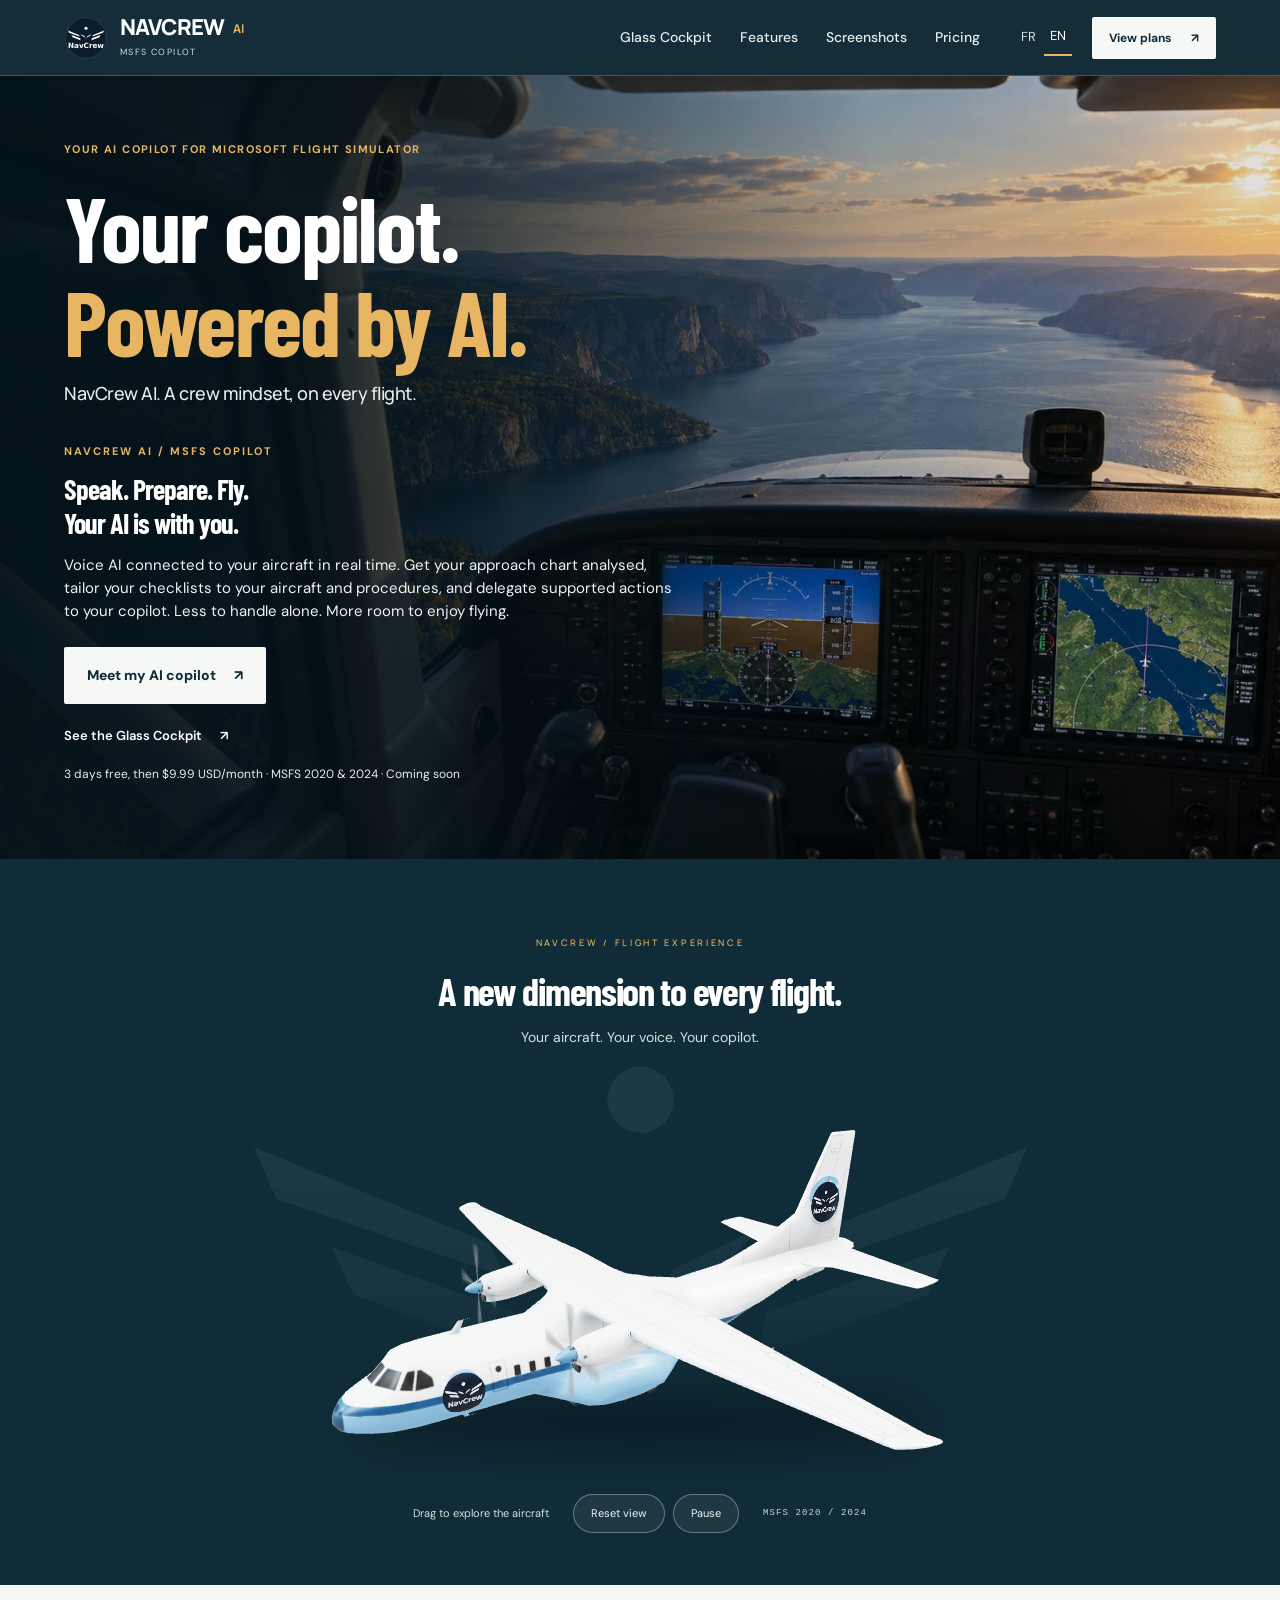
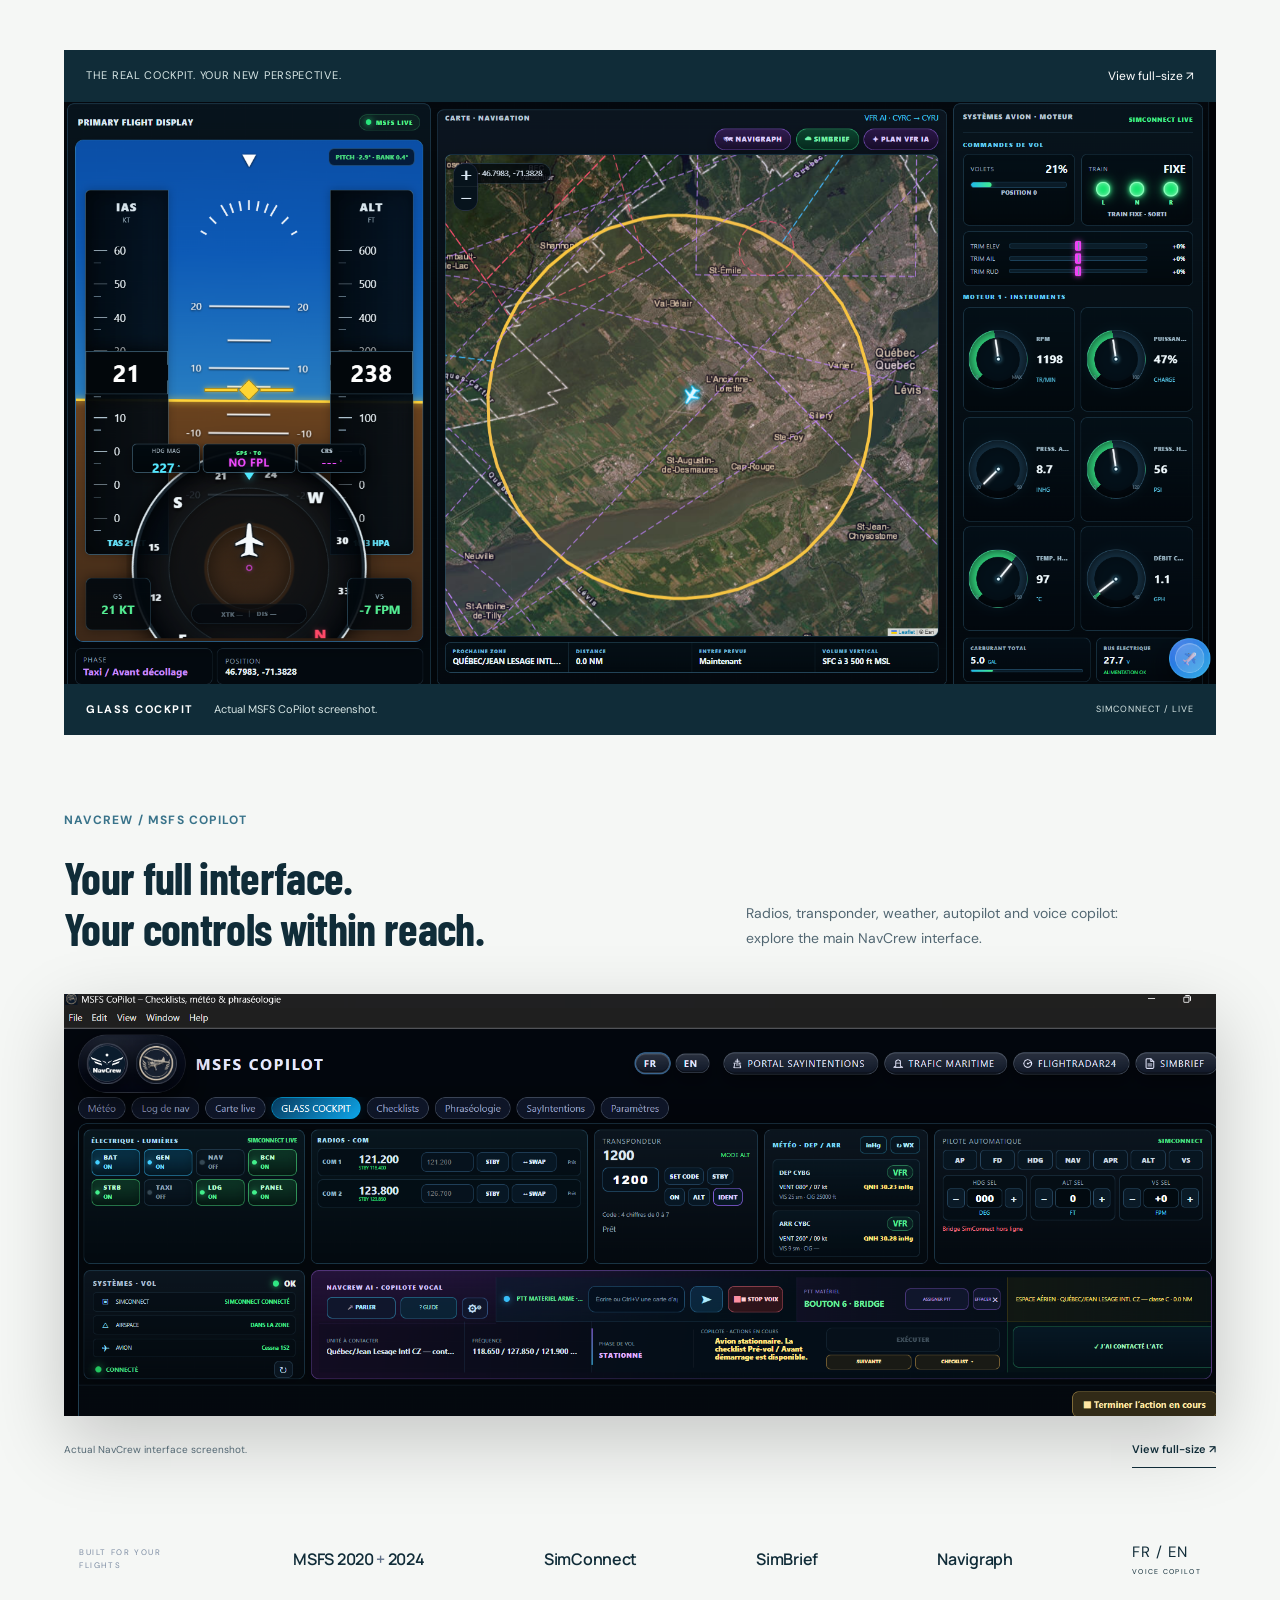
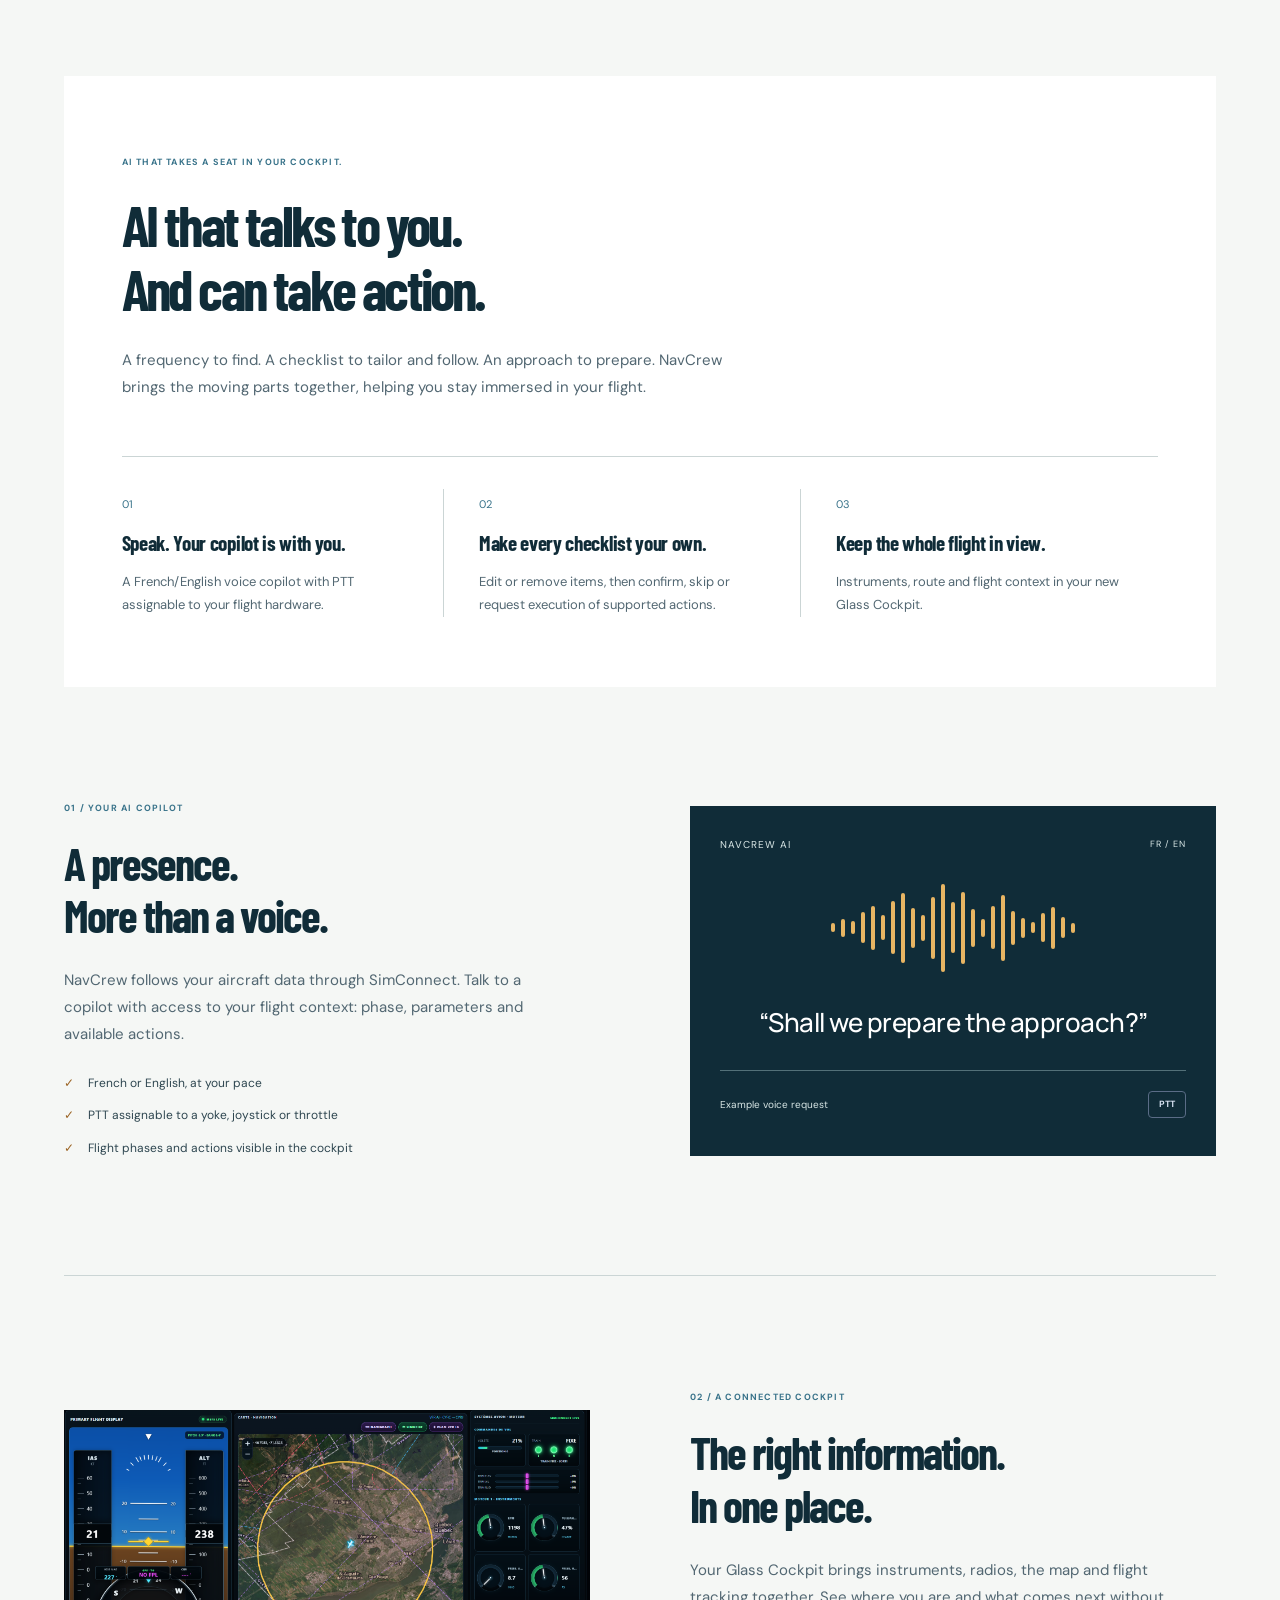
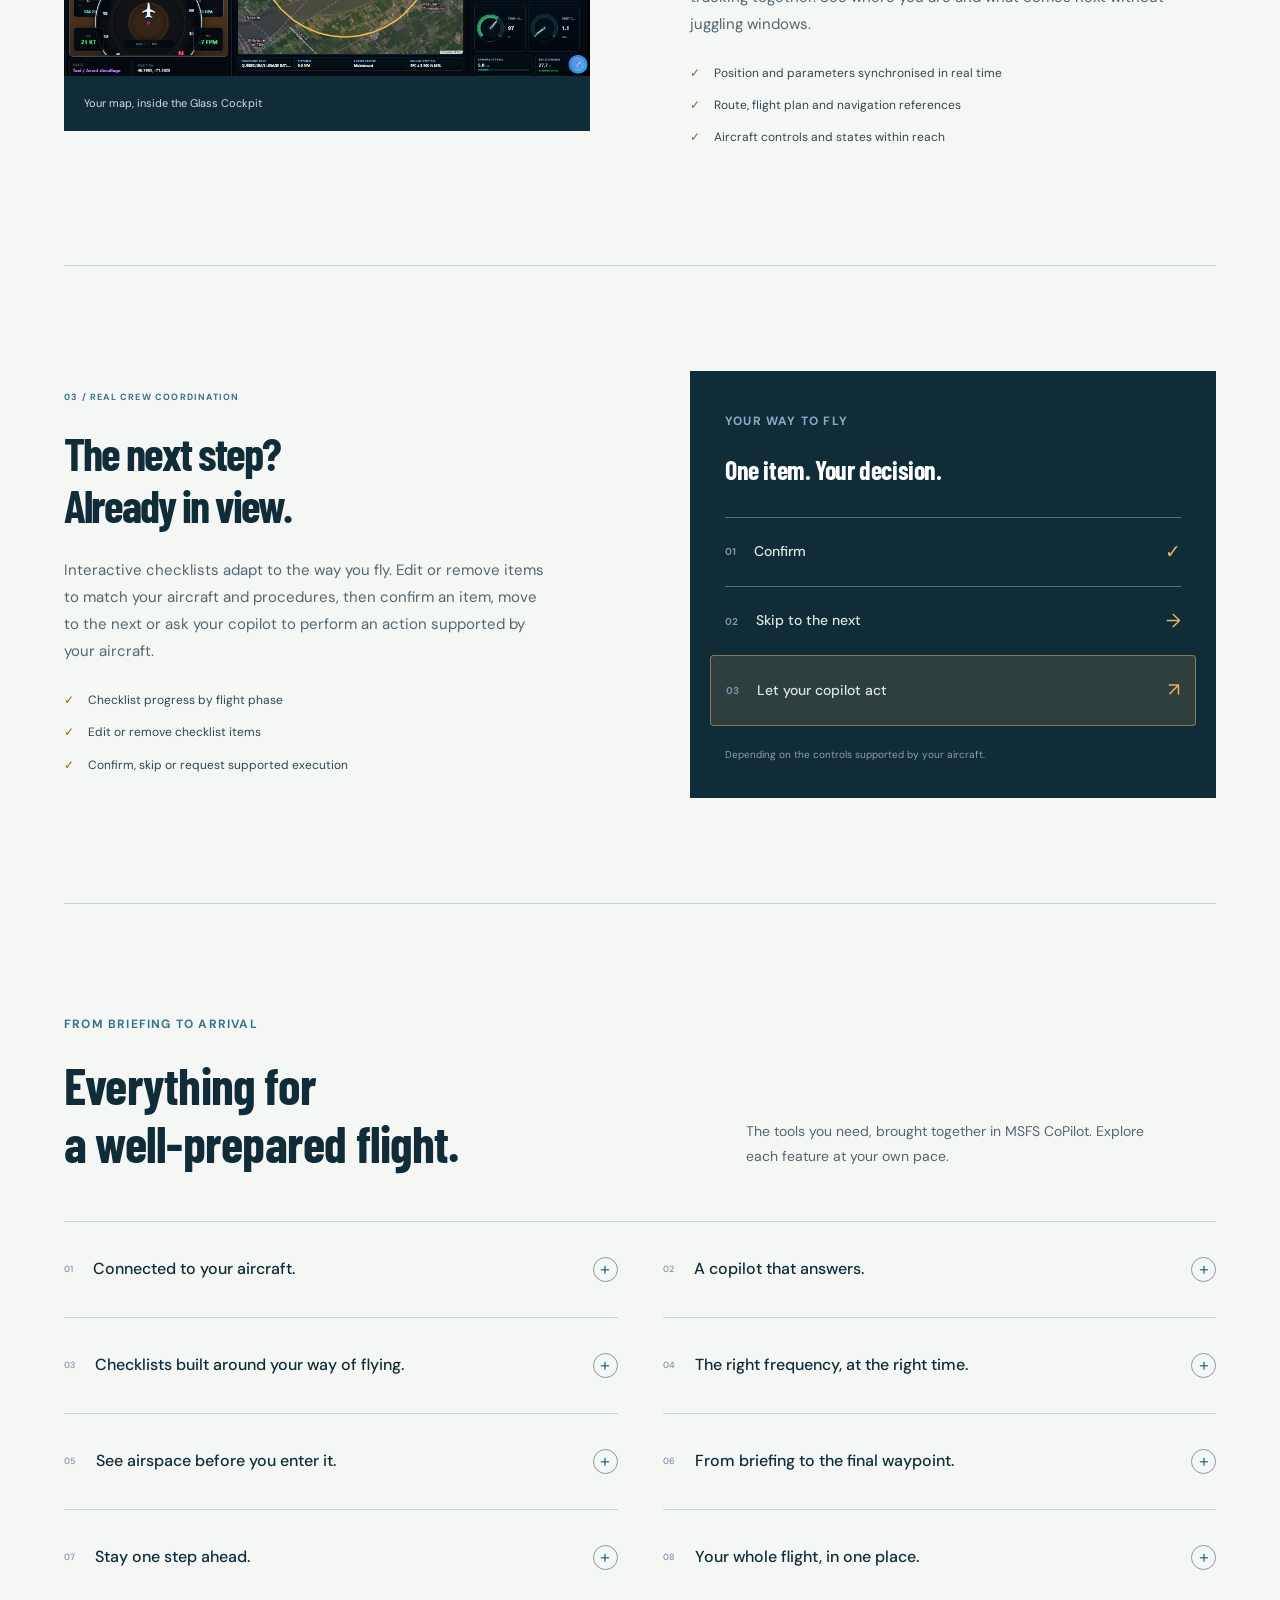
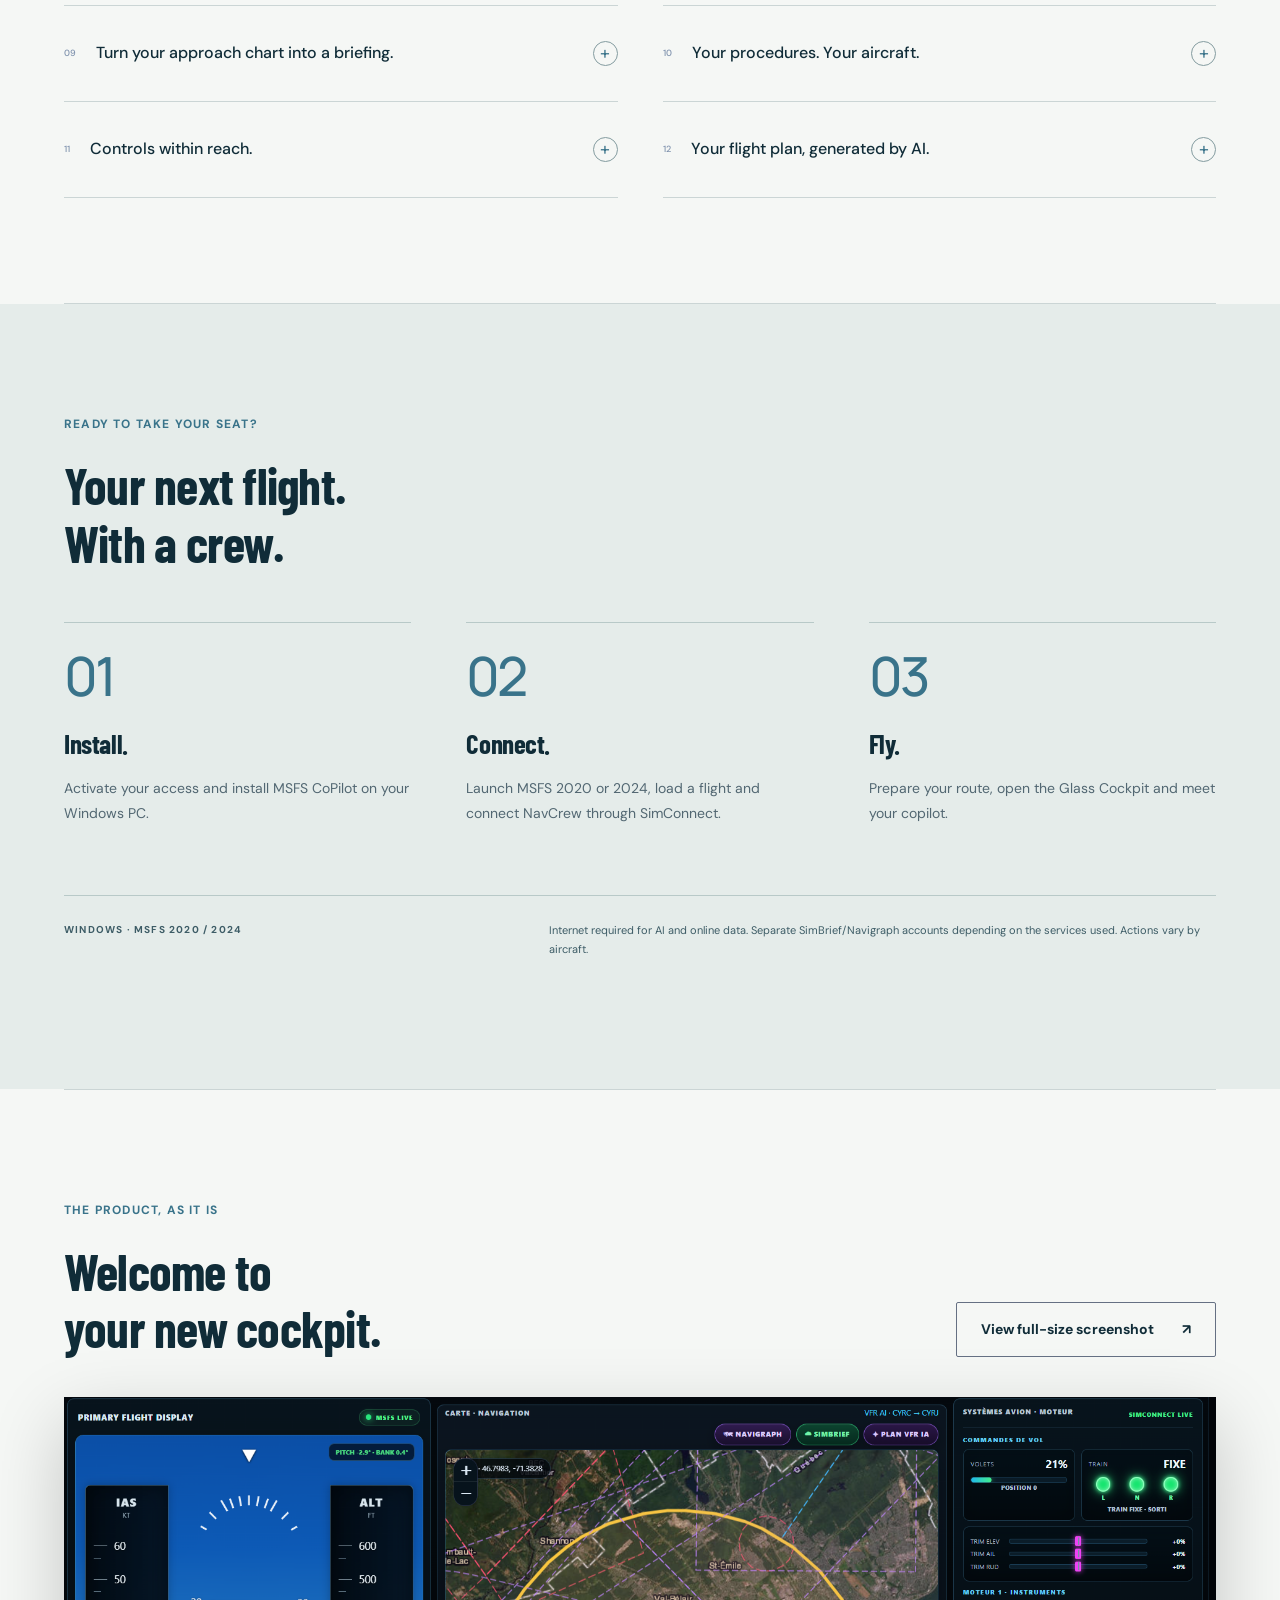
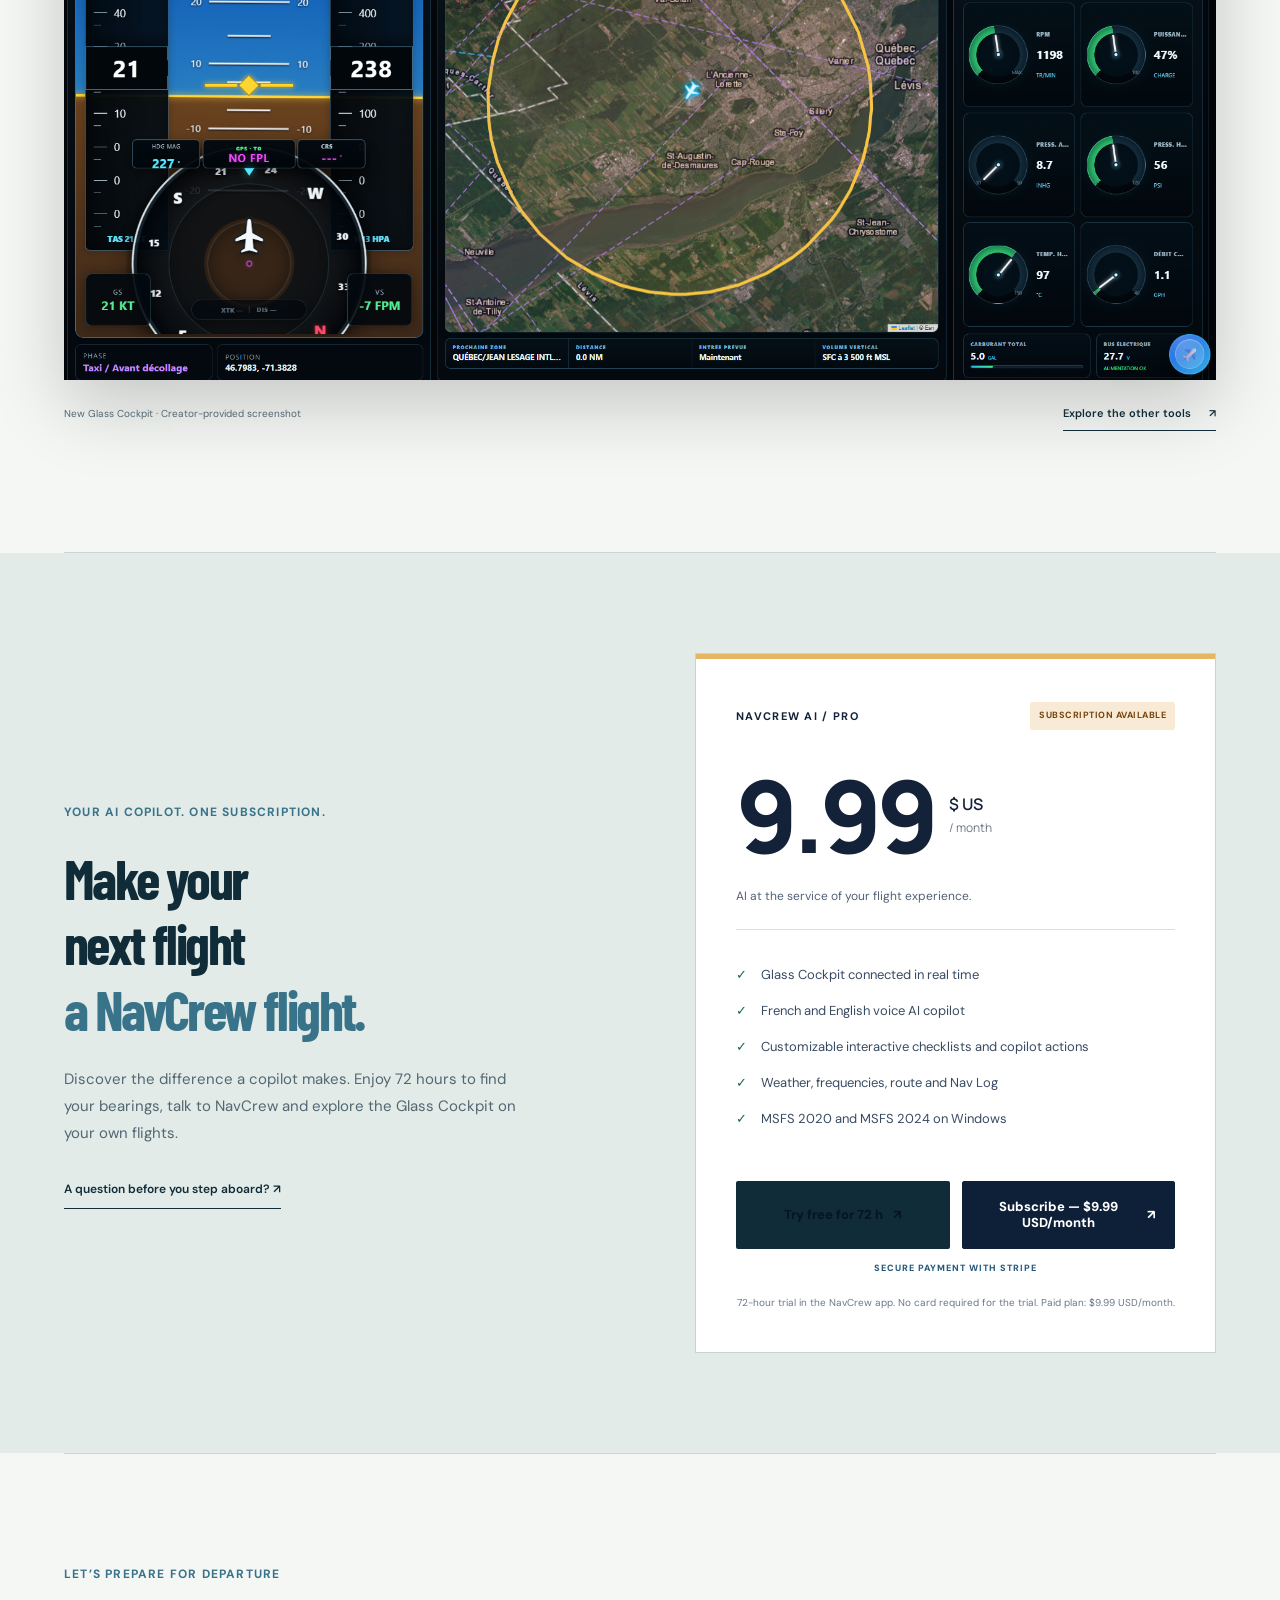
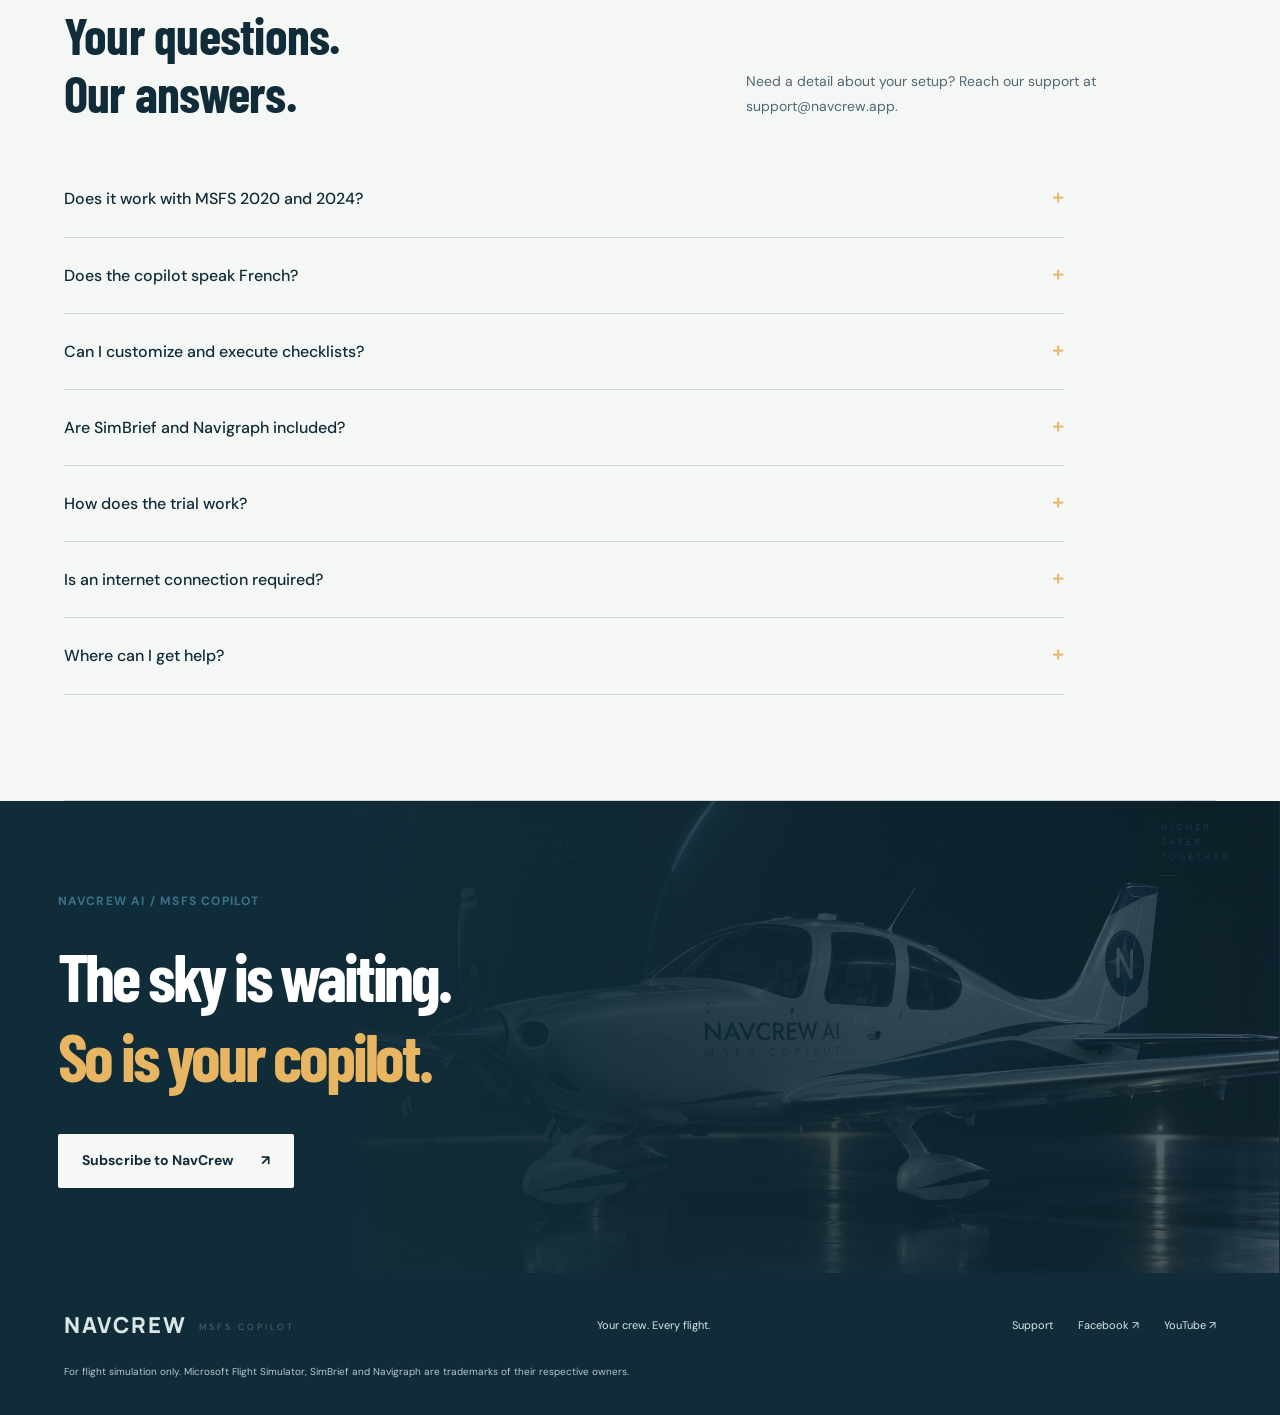
==== commit 70624d69: "Serve Barlow Condensed locally for reliable heading preview" ====
--- a/index.html
+++ b/index.html
@@ -183,7 +183,7 @@
       }
     }
   </style>
-<link rel="stylesheet" href="brand-refresh.css?v=3">
+<link rel="stylesheet" href="brand-refresh.css?v=4">
 </head>
  <body>
   <a class="skip" href="#main">
--- a/brand-refresh.css
+++ b/brand-refresh.css
@@ -1,5 +1,5 @@
 /* NavCrew visual refresh. All site content and the interactive aircraft remain intact. */
-@import url("https://fonts.googleapis.com/css2?family=Barlow+Condensed:wght@600;700;800&display=swap");
+@font-face{font-family:"Barlow Condensed";src:url("assets/BarlowCondensed-Bold.ttf") format("truetype");font-style:normal;font-weight:700;font-display:swap;}
 :root{--bg:#f5f7f5;--panel:#fff;--line:#cbd5d5;--text:#102c38;--muted:#526772;--accent:#e8b563;--gold:#e8b563;--display:'Manrope',Arial,sans-serif}
 html{scroll-padding-top:88px}body{background:#f5f7f5;color:#102c38}p{color:#526772}::selection{background:#e8b563;color:#102c38}a:focus-visible,button:focus-visible,summary:focus-visible{outline-color:#9b6323}
 header{min-height:76px;padding-top:12px;padding-bottom:12px;background:#0c2530f5;border-bottom:1px solid #ffffff32;backdrop-filter:blur(18px)}header .brand{color:white;letter-spacing:-.6px}header .brand small{letter-spacing:1.4px;color:#d2e0df}header .brand-ai{color:#e8b563;border:0;font-size:12px}header nav{color:#e5eeee;font-size:14px}header nav a:hover{color:#e8b563}.languages button{color:#d3e1df;font-size:13px}.languages button[aria-pressed=true]{color:white;border-color:#e8b563}.nav-actions .button{background:#f6f8f6;color:#102c38;border:0;border-radius:2px;font-size:12px;box-shadow:none}
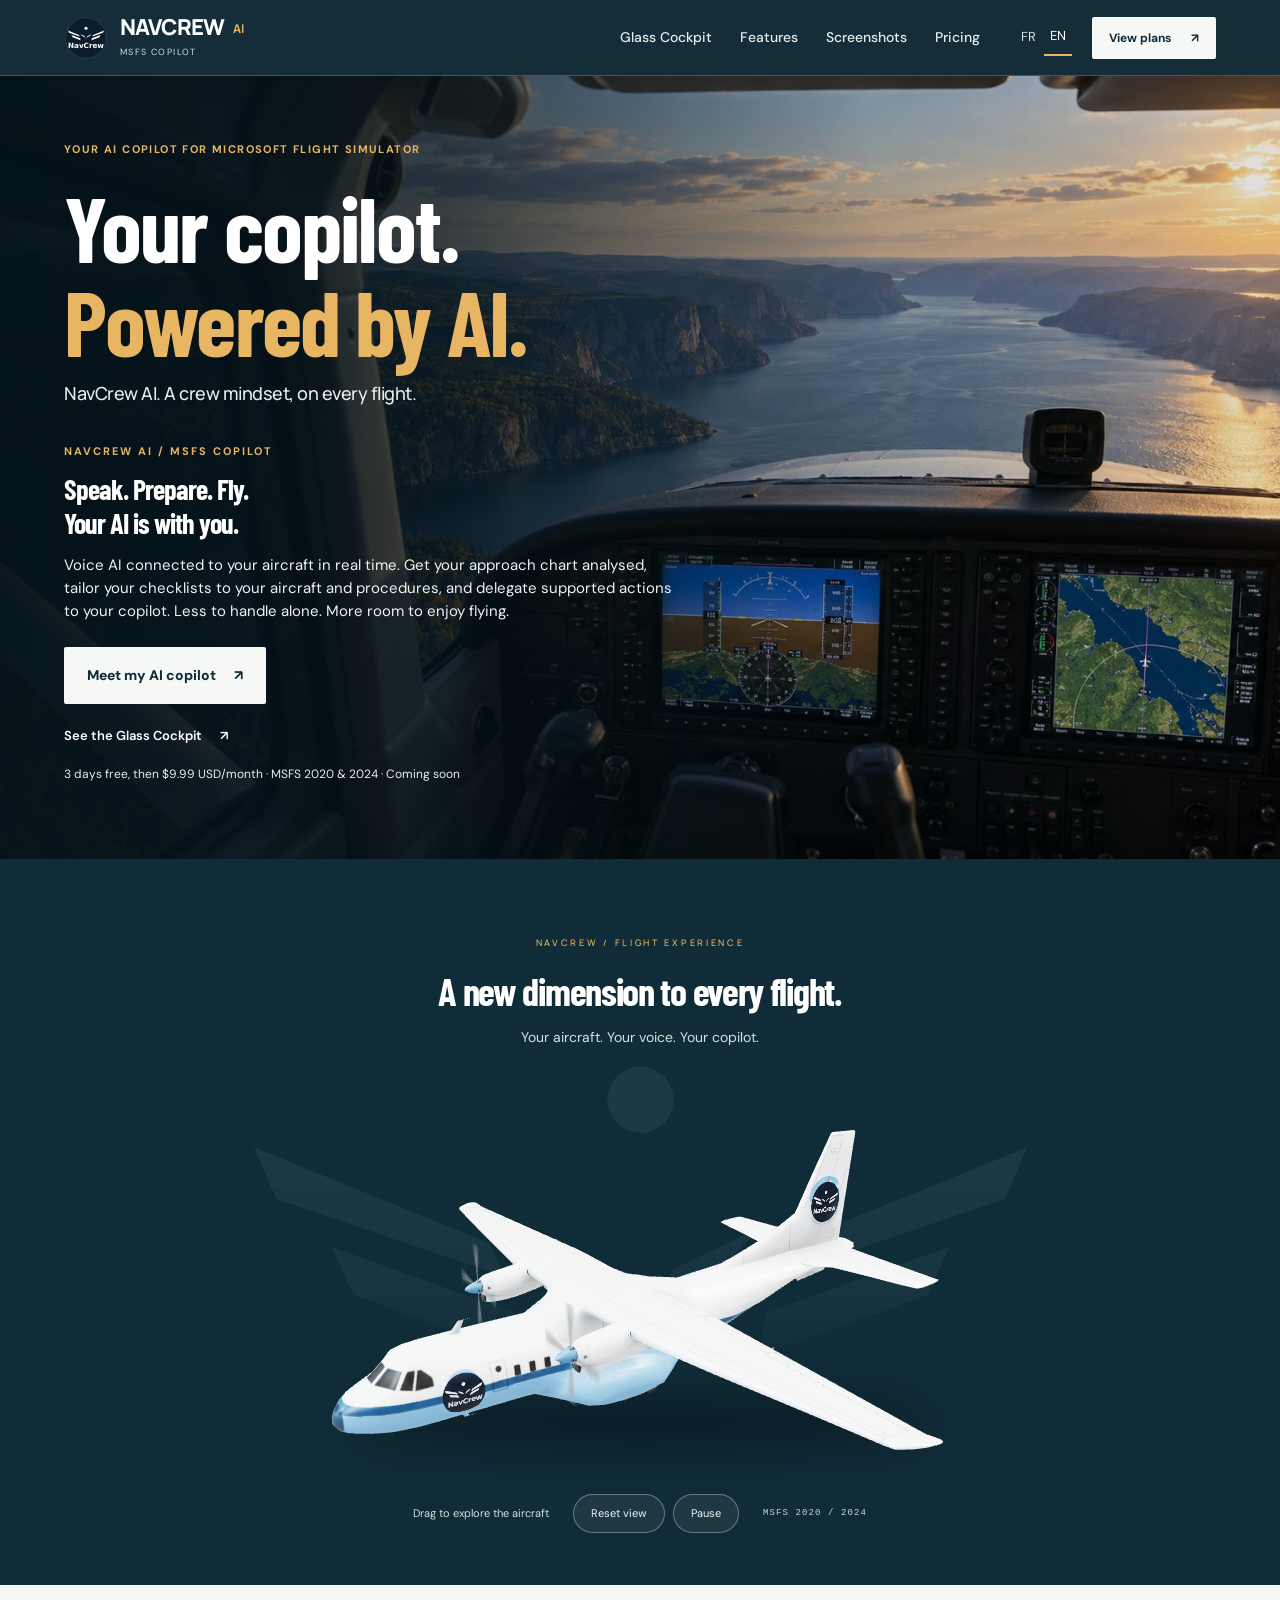
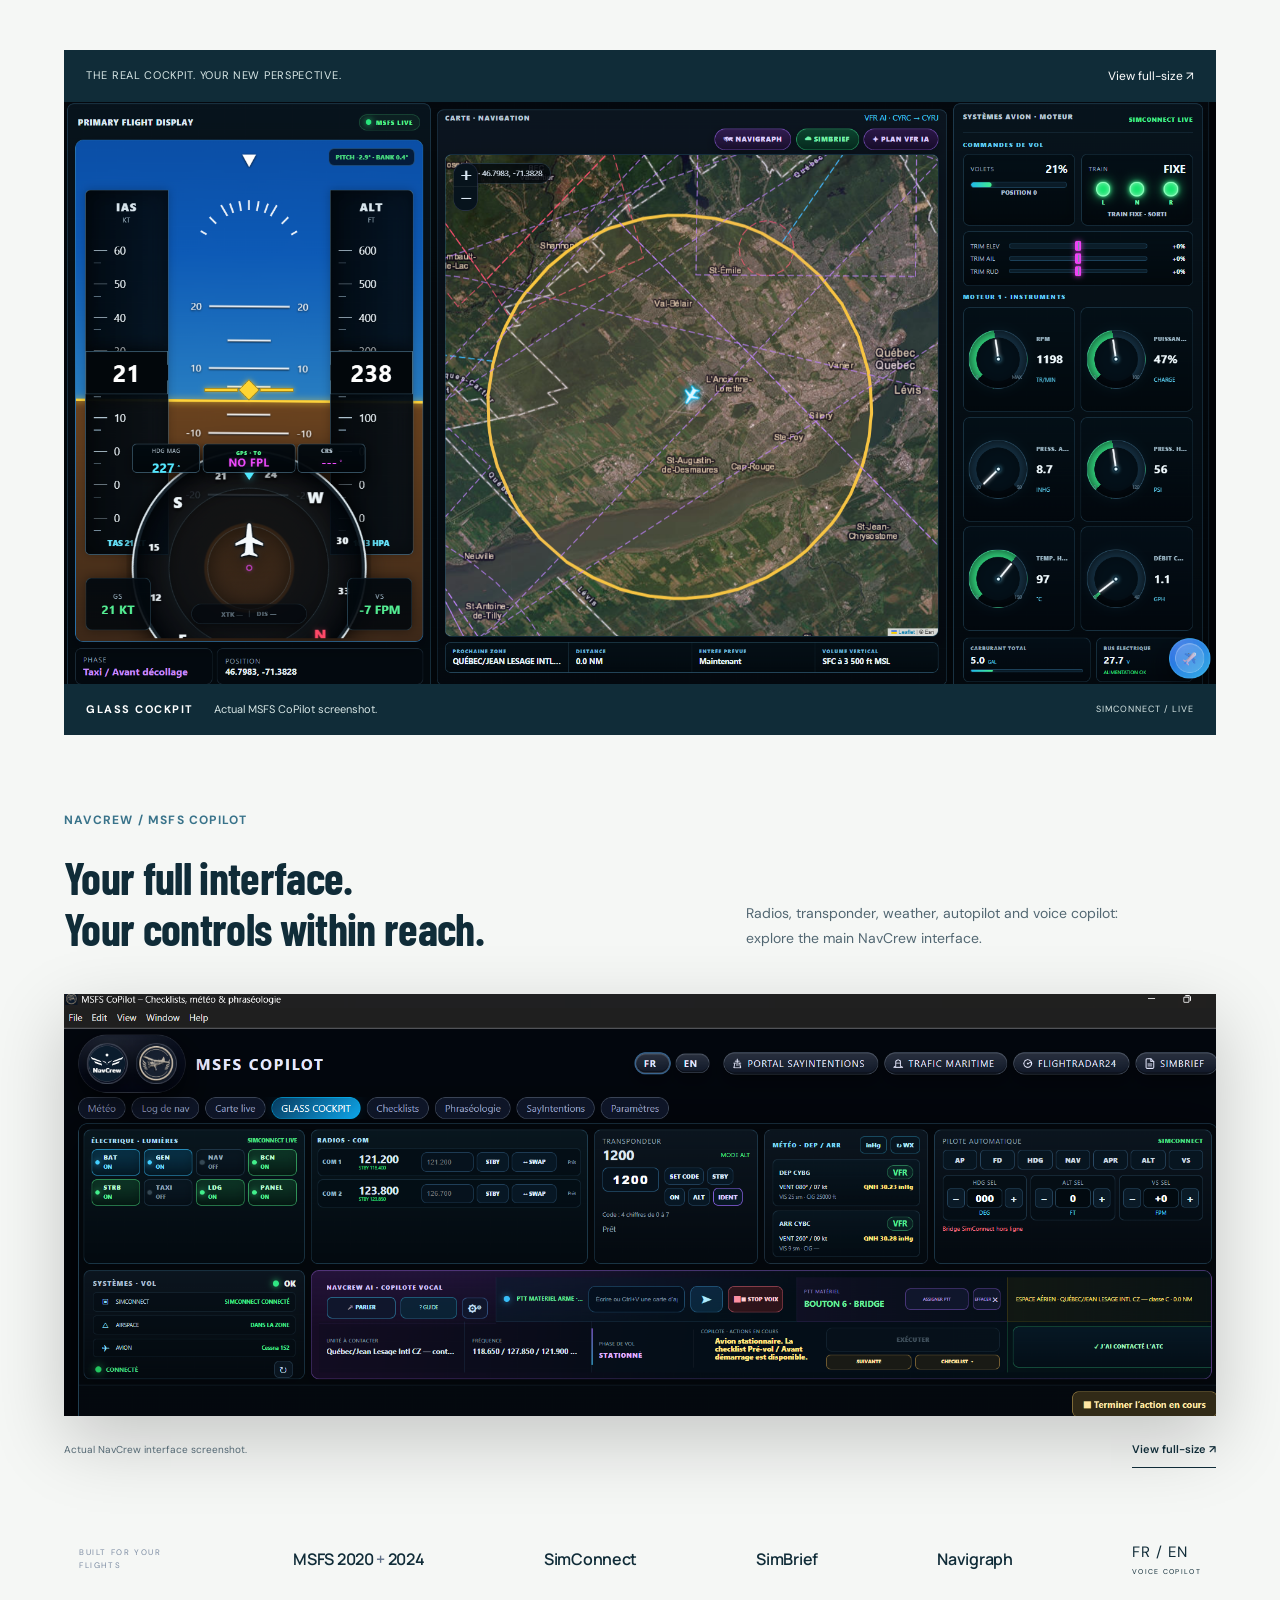
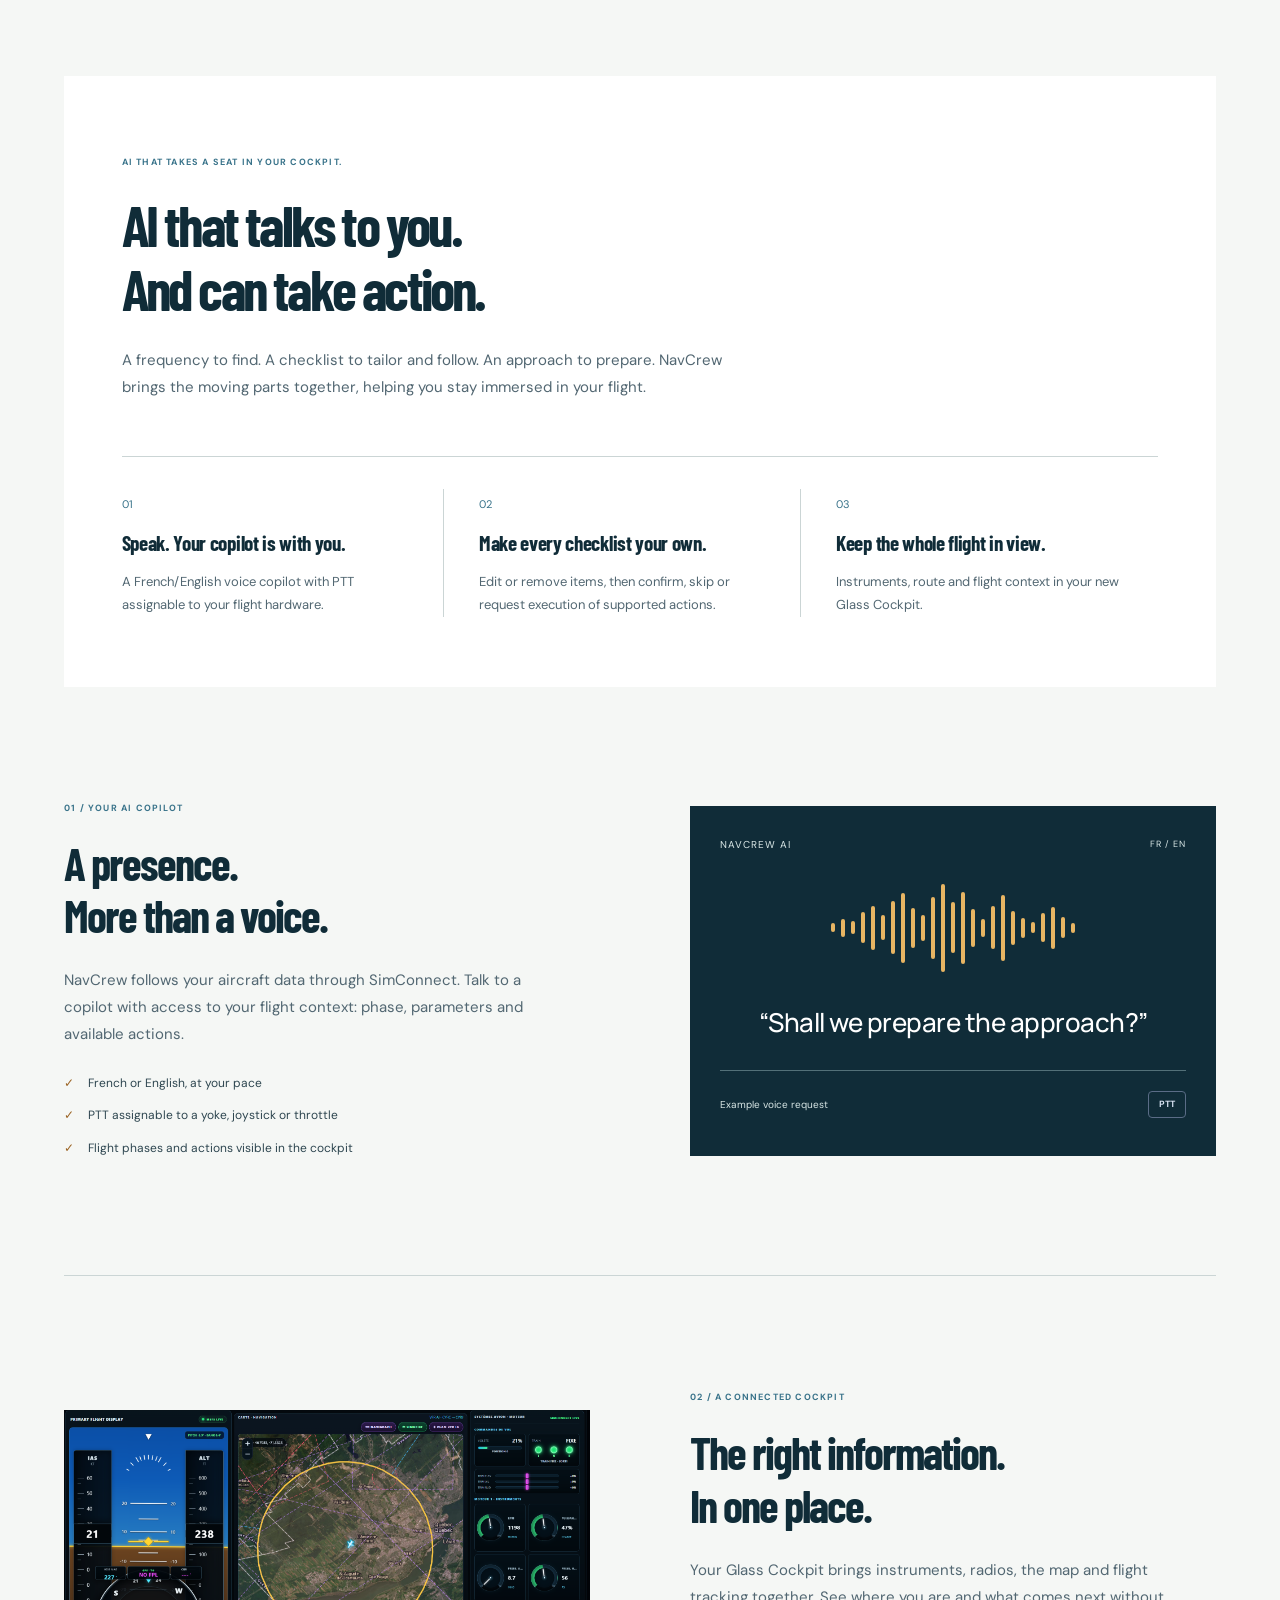
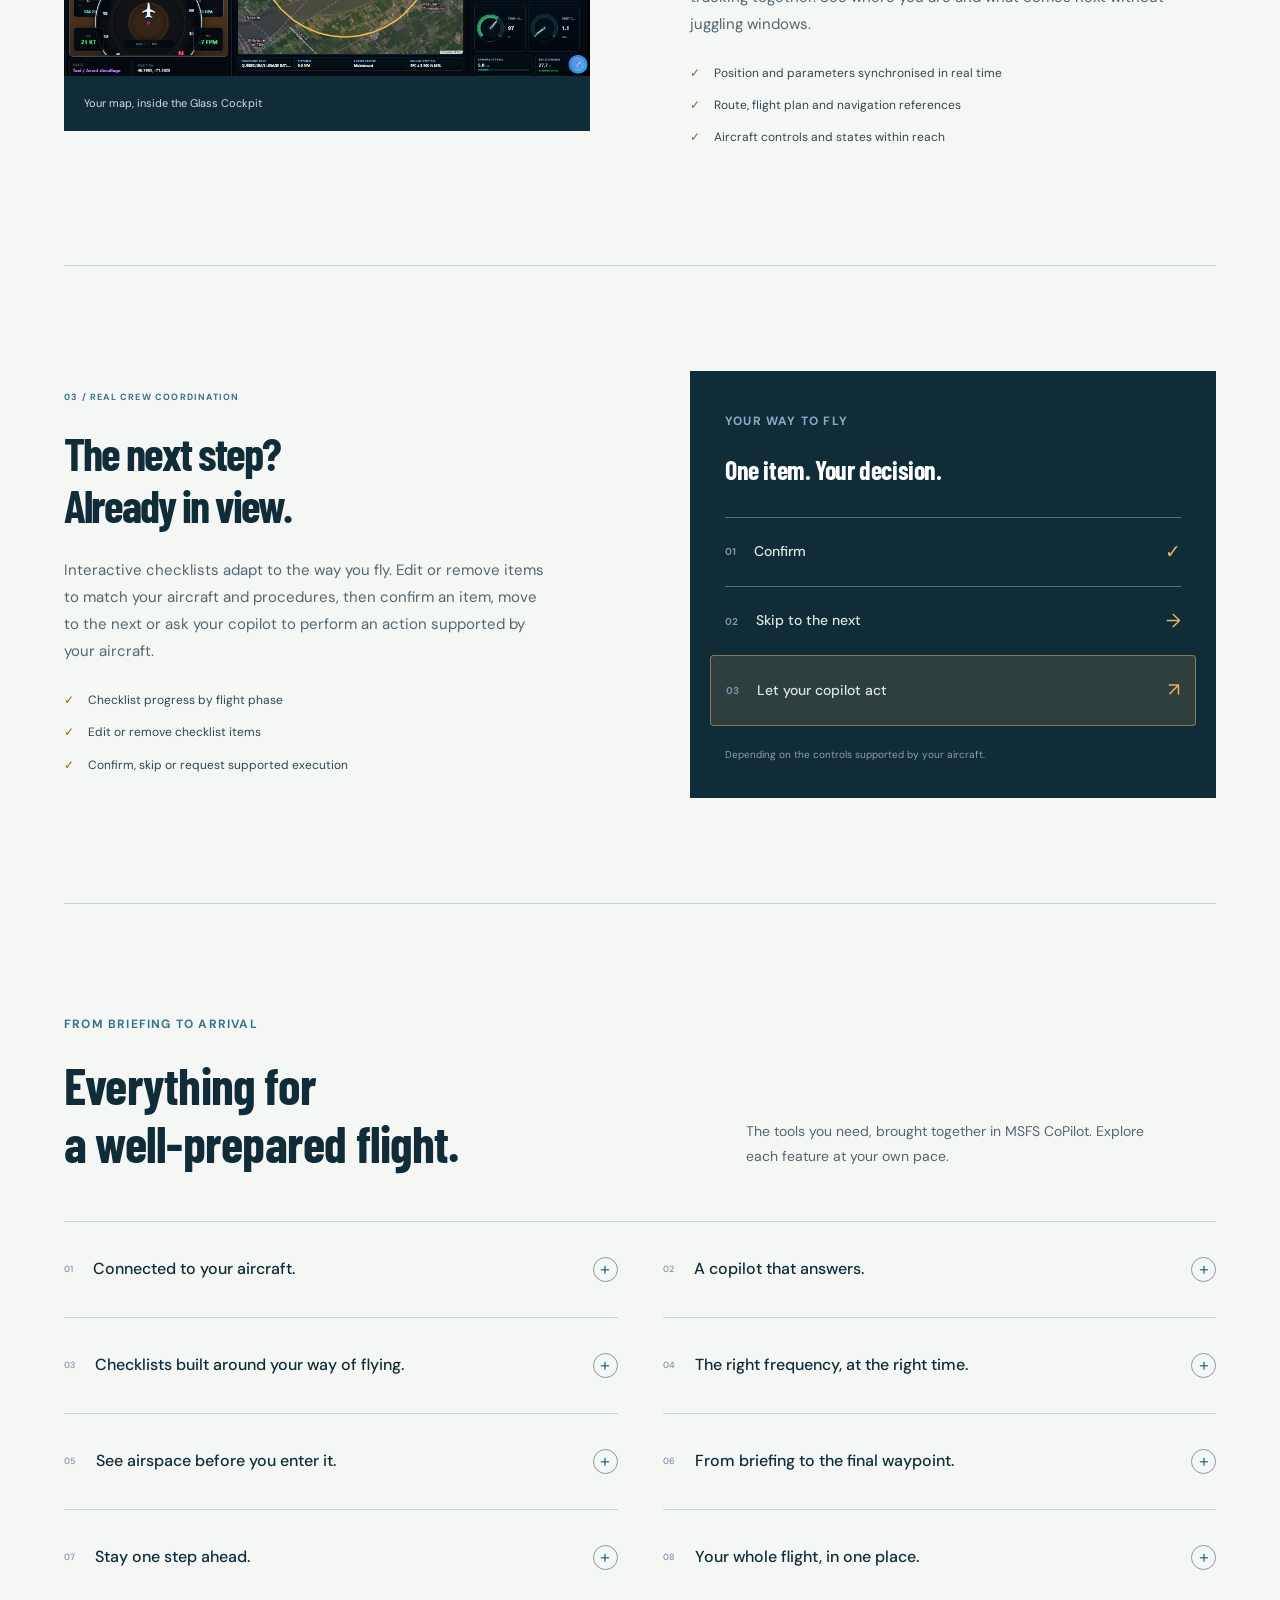
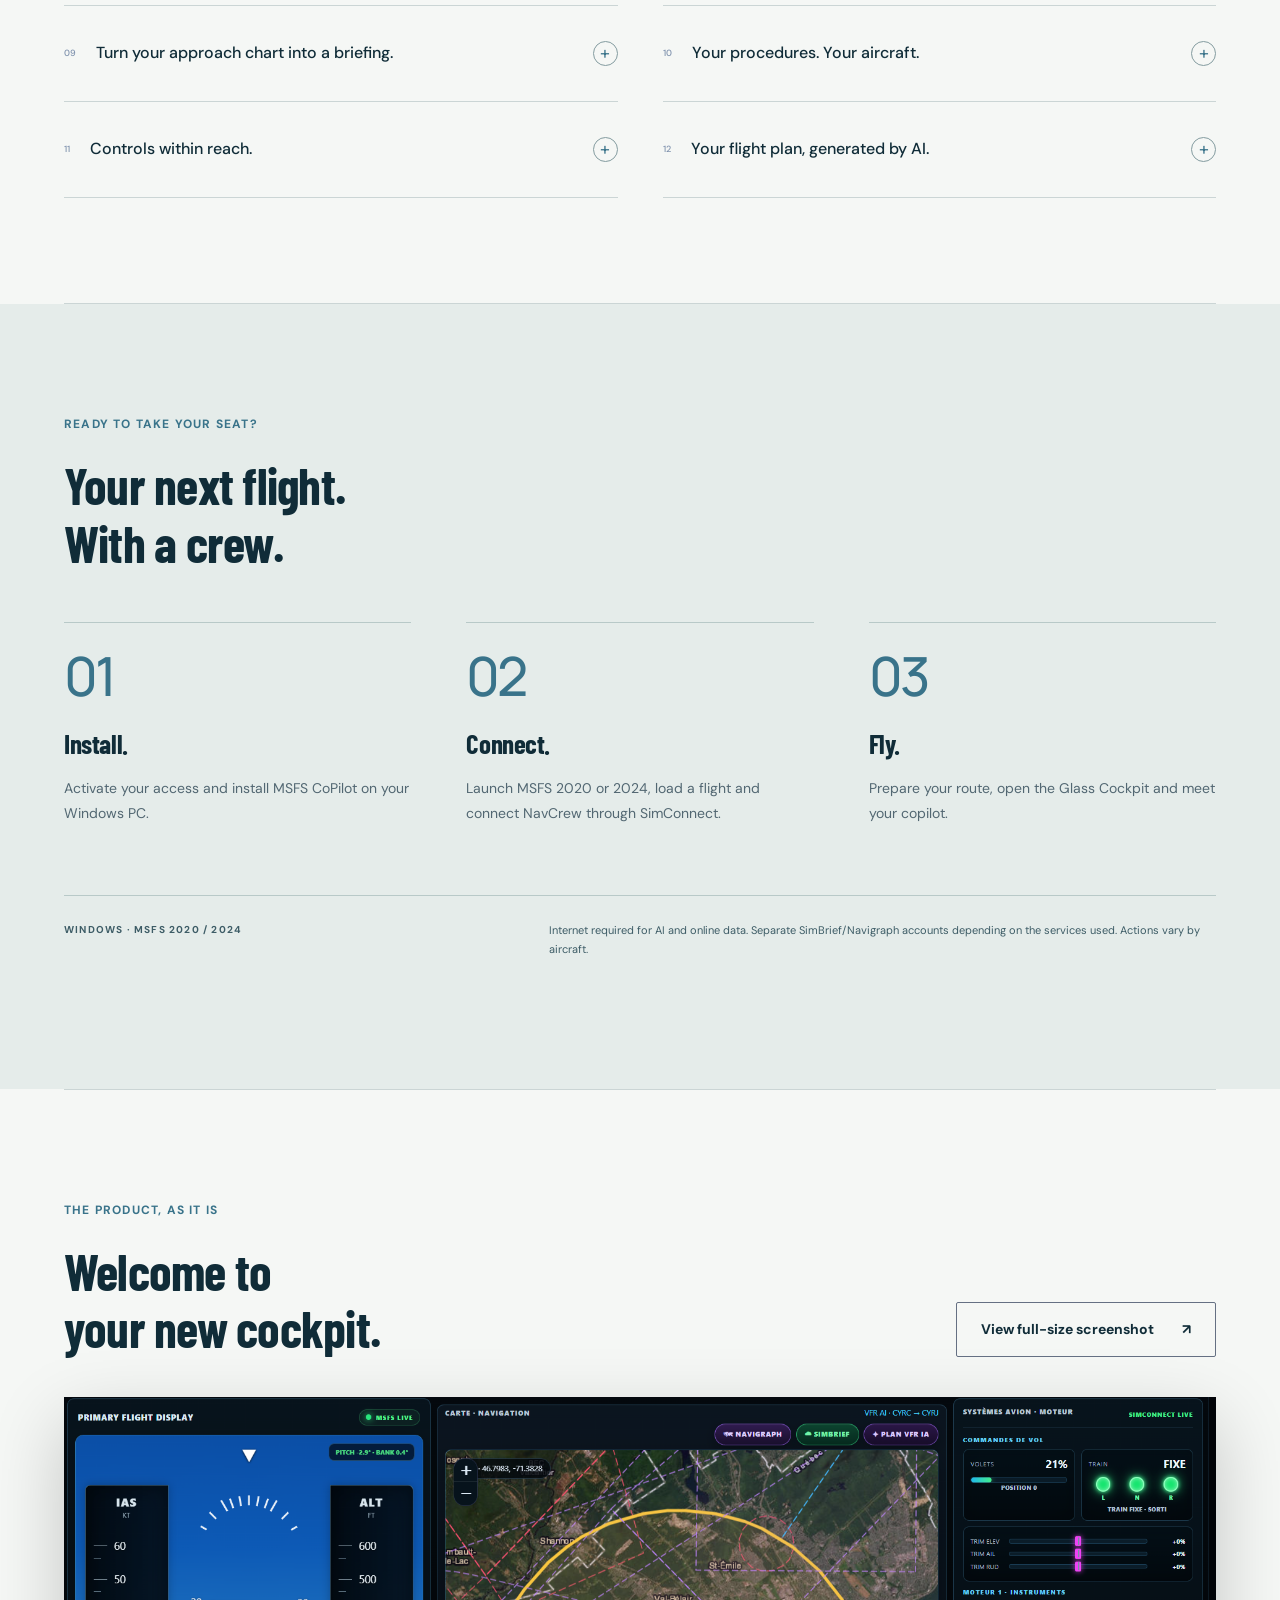
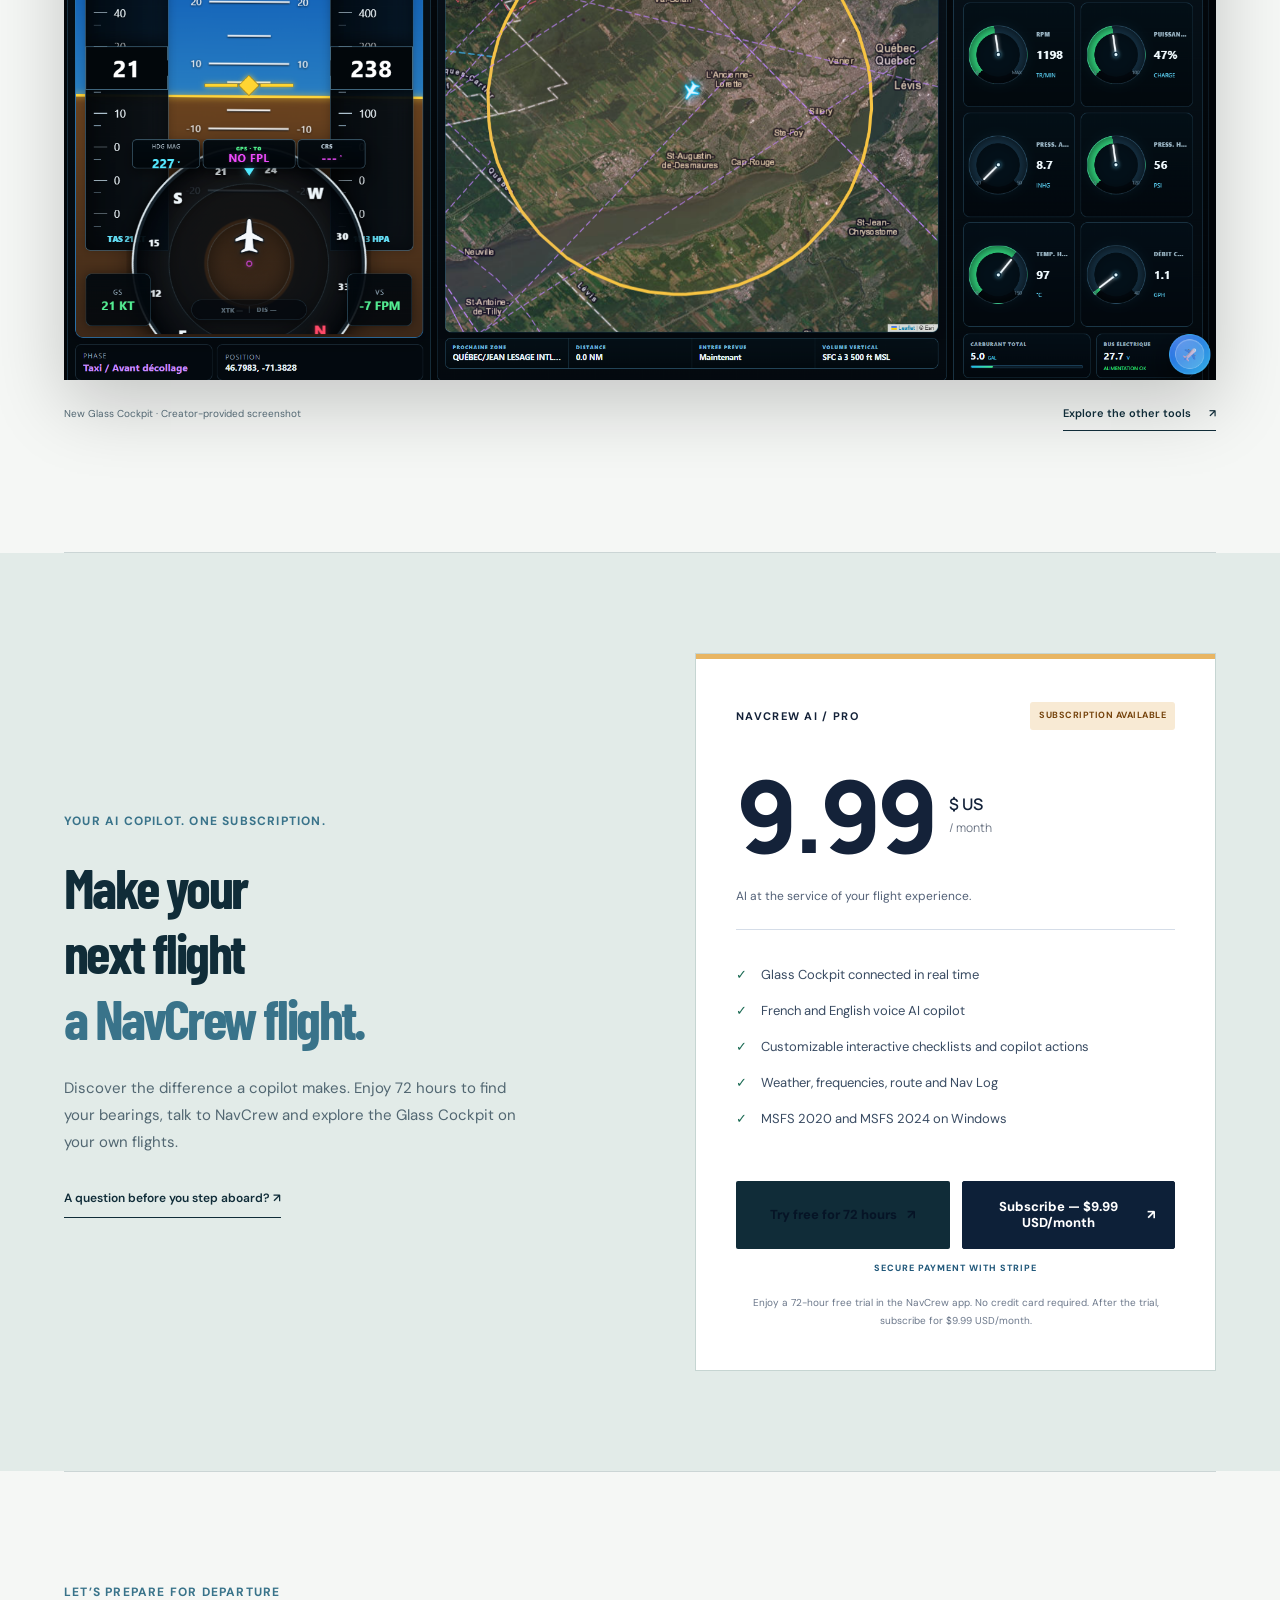
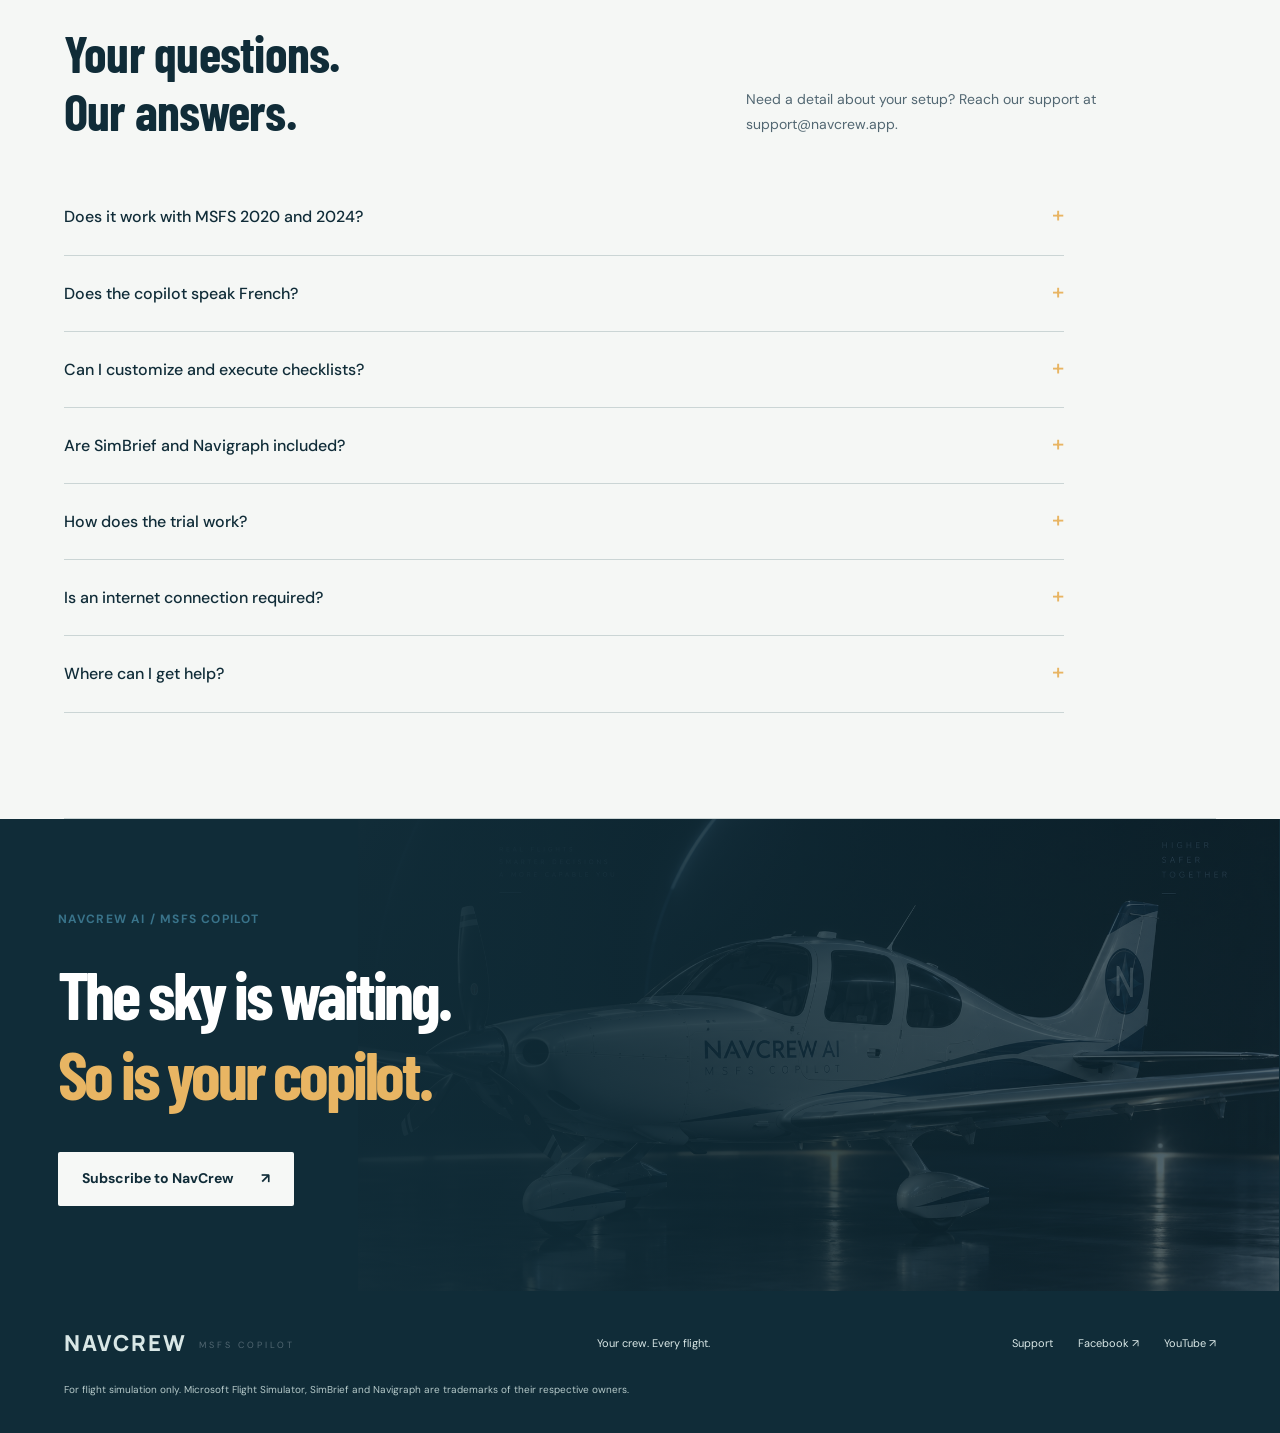
==== commit 296768a6: "Polish FR/EN 72-hour trial pricing copy" ====
--- a/index.html
+++ b/index.html
@@ -1212,8 +1212,8 @@
       </ul>
       <div class="pricing-actions" style="display:flex;gap:10px;flex-wrap:wrap;margin-top:16px;">
        <a class="button primary navcrew-trial-button" href="https://download.navcrew.app/msfs-copilot/NavCrew-Setup.exe" rel="noopener" target="_blank">
-        <span data-en="Try free for 72 h">
-         Essayer gratuitement 72 h
+        <span data-en="Try free for 72 hours">
+         Essayez gratuitement pendant 72 heures
         </span>
         <span aria-hidden="true">
          &nearrow;
@@ -1236,8 +1236,8 @@
        </span>
       </div>
       <p class="pricing-note">
-       <span data-en="72-hour trial in the NavCrew app. No card required for the trial. Paid plan: $9.99 USD/month.">
-        Essai de 72 h directement dans l&rsquo;application NavCrew. Aucune carte requise pour l&rsquo;essai. Abonnement : 9,99 $ US/mois.
+       <span data-en="Enjoy a 72-hour free trial in the NavCrew app. No credit card required. After the trial, subscribe for $9.99 USD/month.">
+        Profitez d&rsquo;un essai gratuit de 72 heures dans l&rsquo;application NavCrew. Aucune carte de cr&eacute;dit requise. Apr&egrave;s l&rsquo;essai, abonnez-vous pour 9,99 $ US/mois.
        </span>
       </p>
      </div>
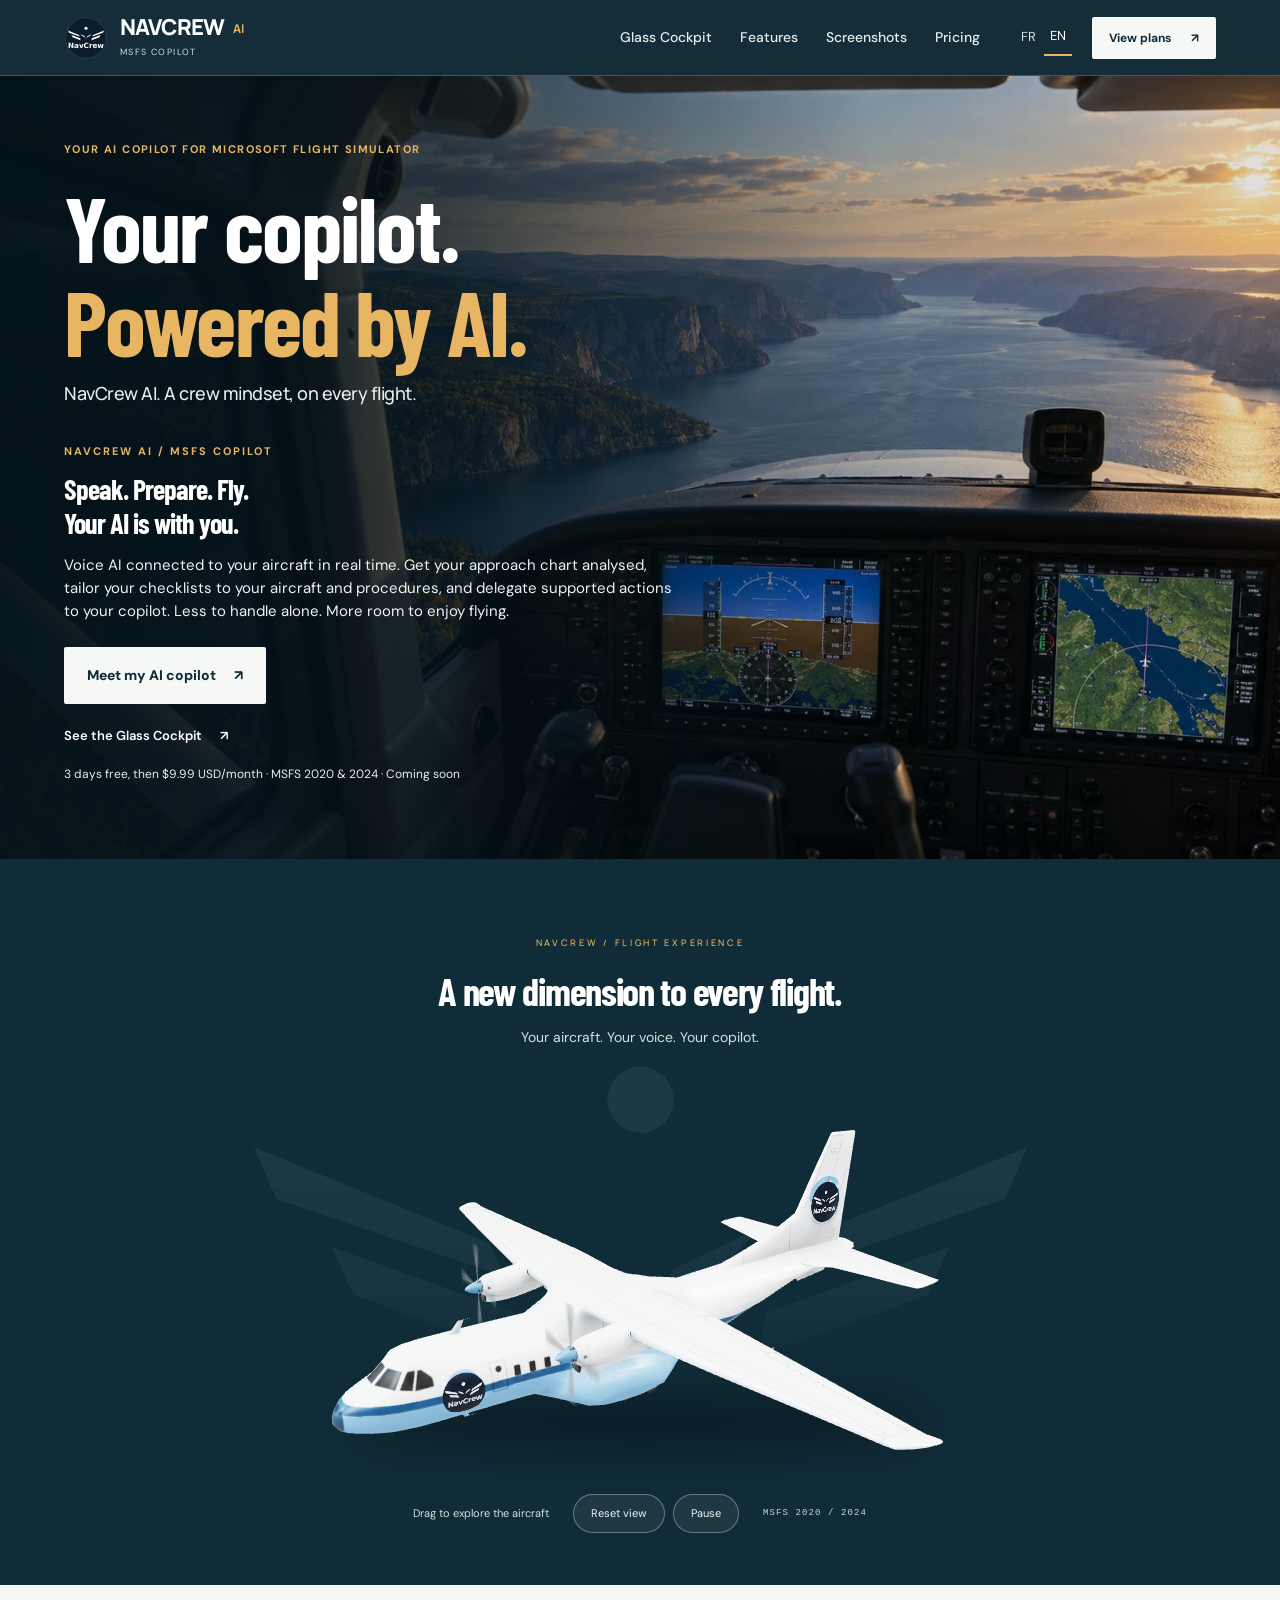
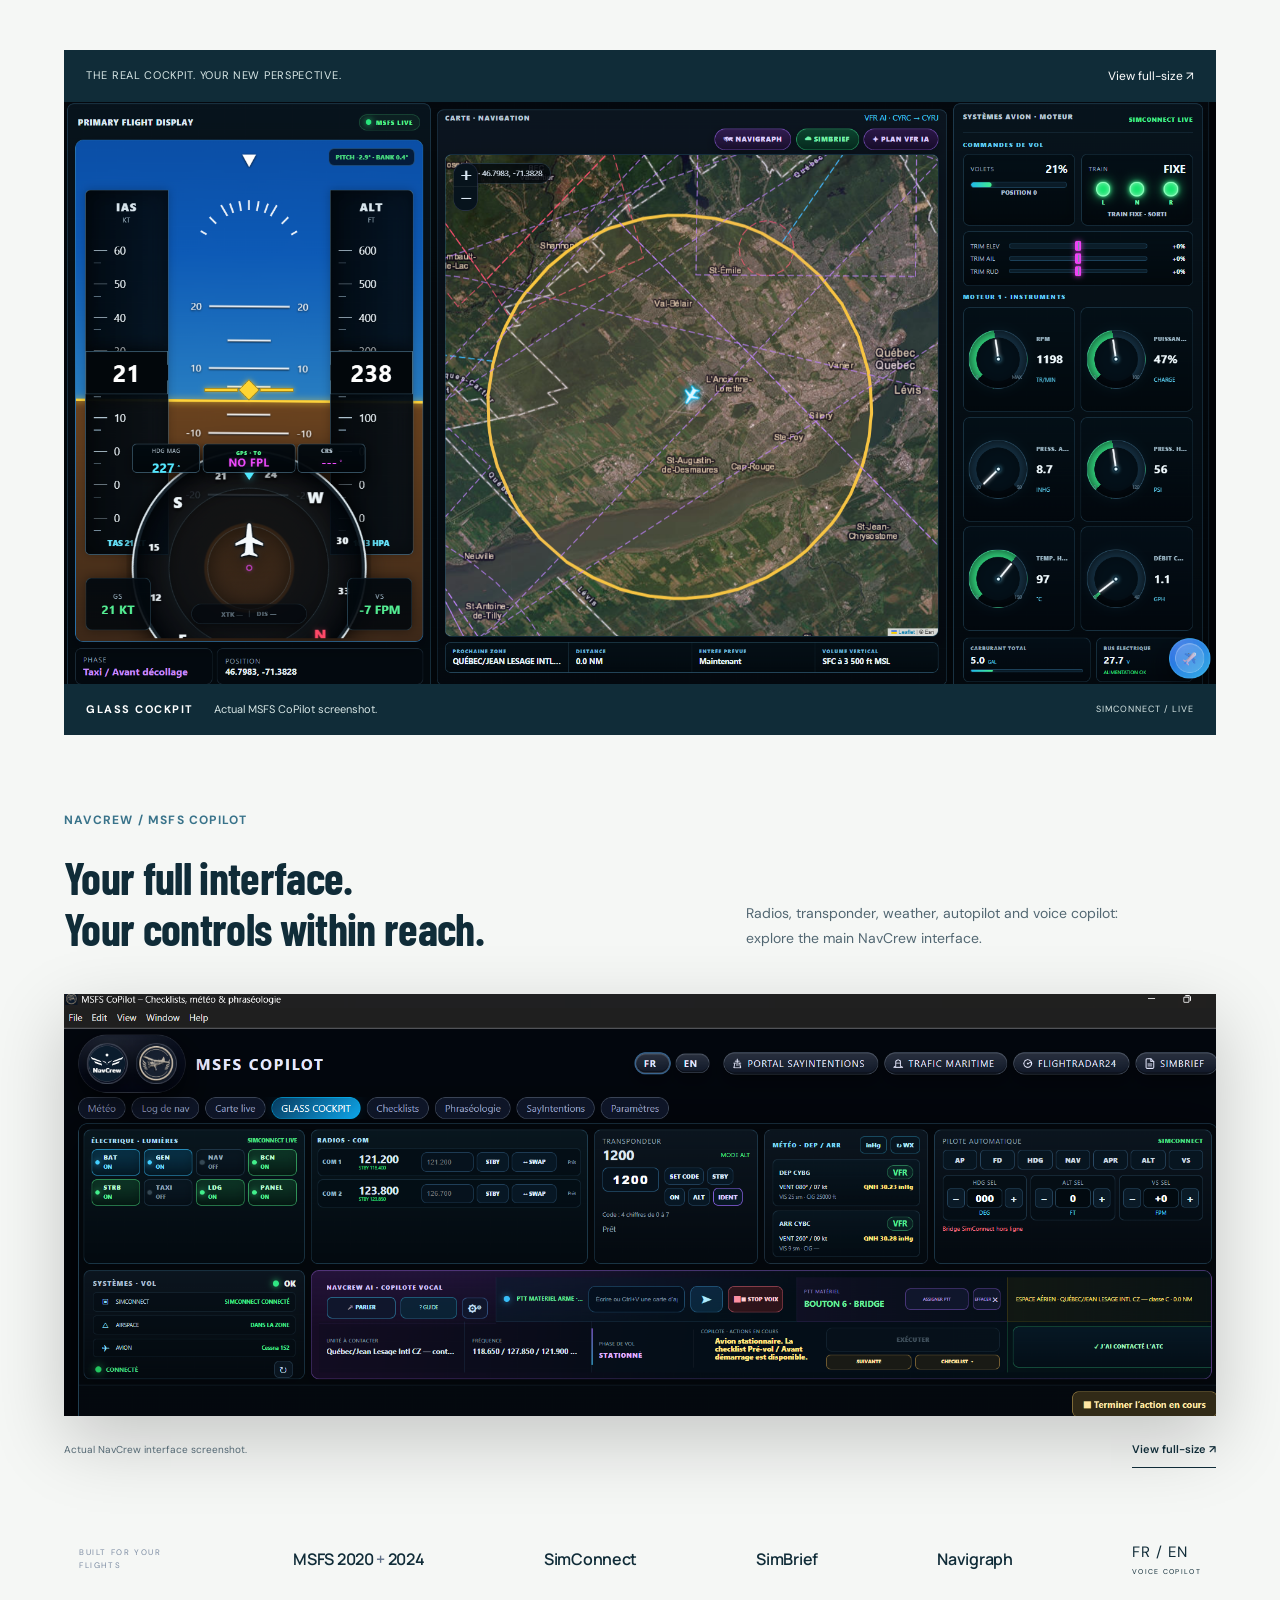
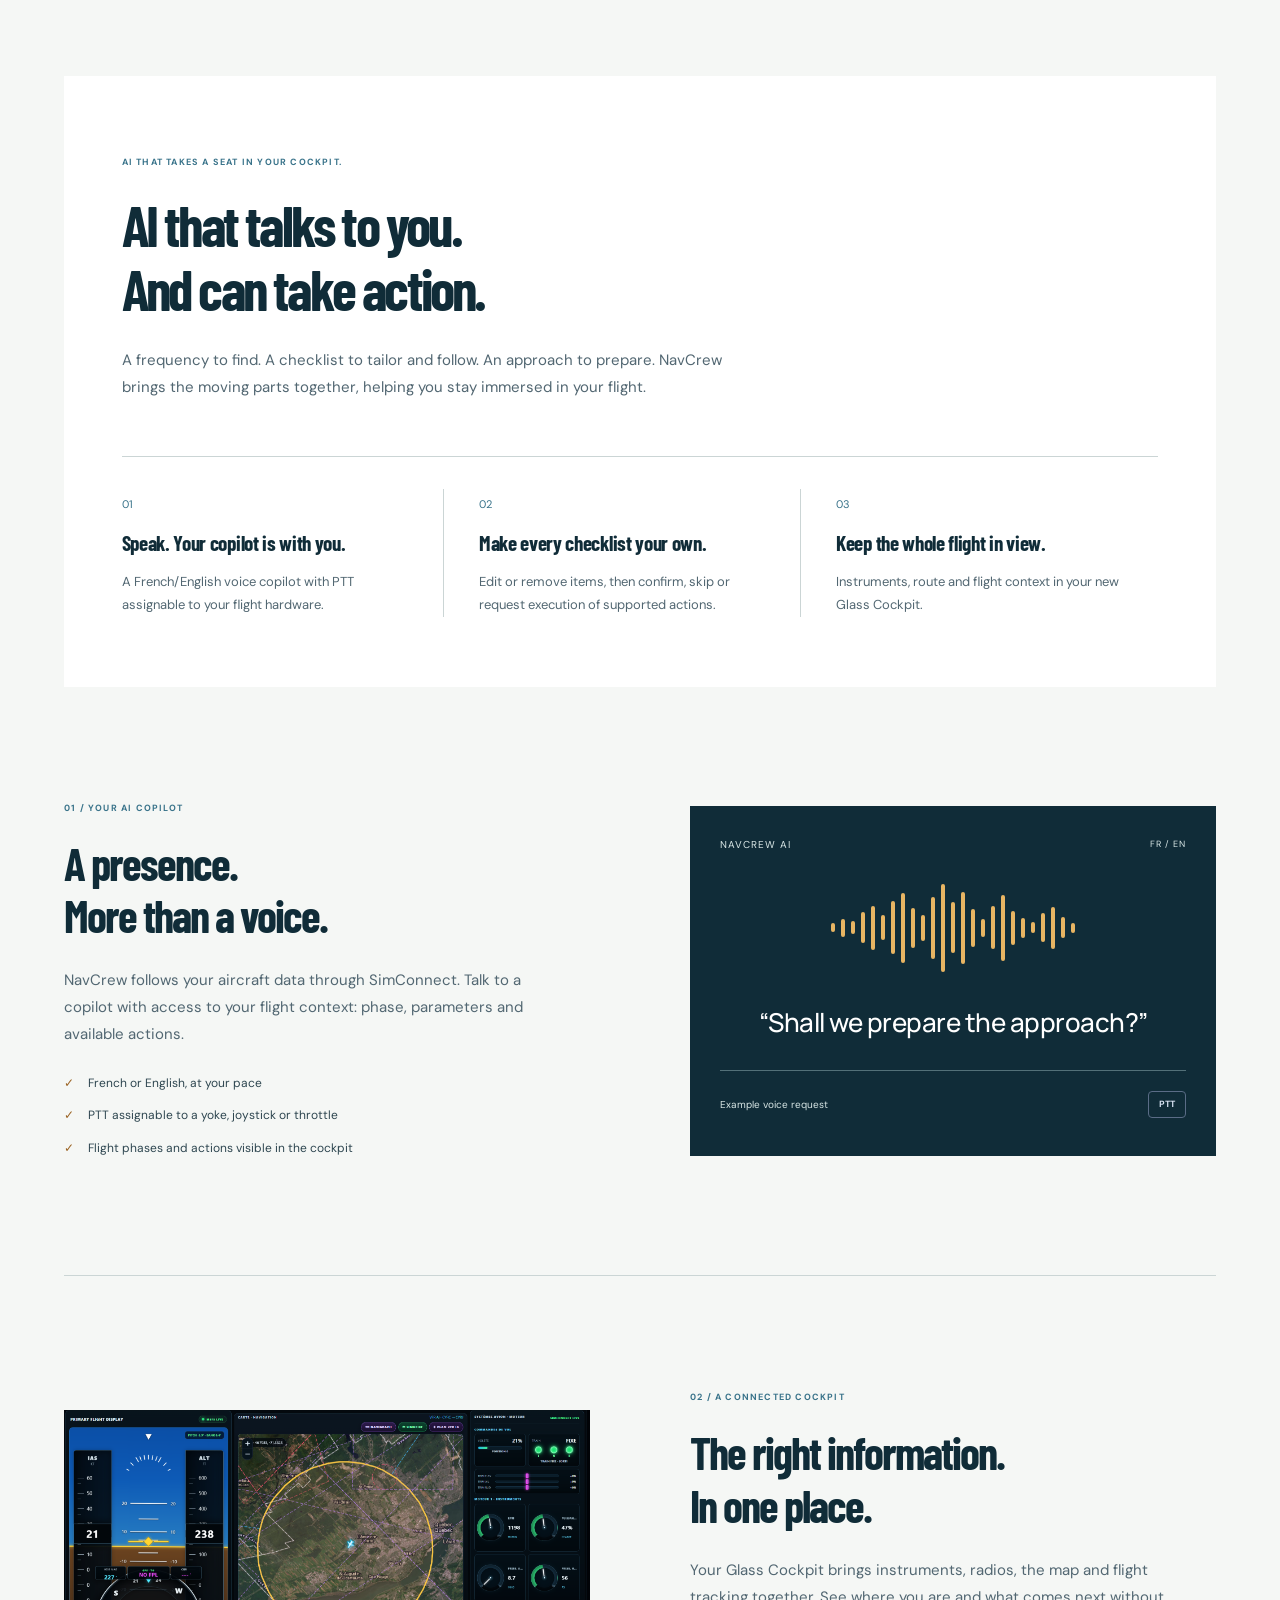
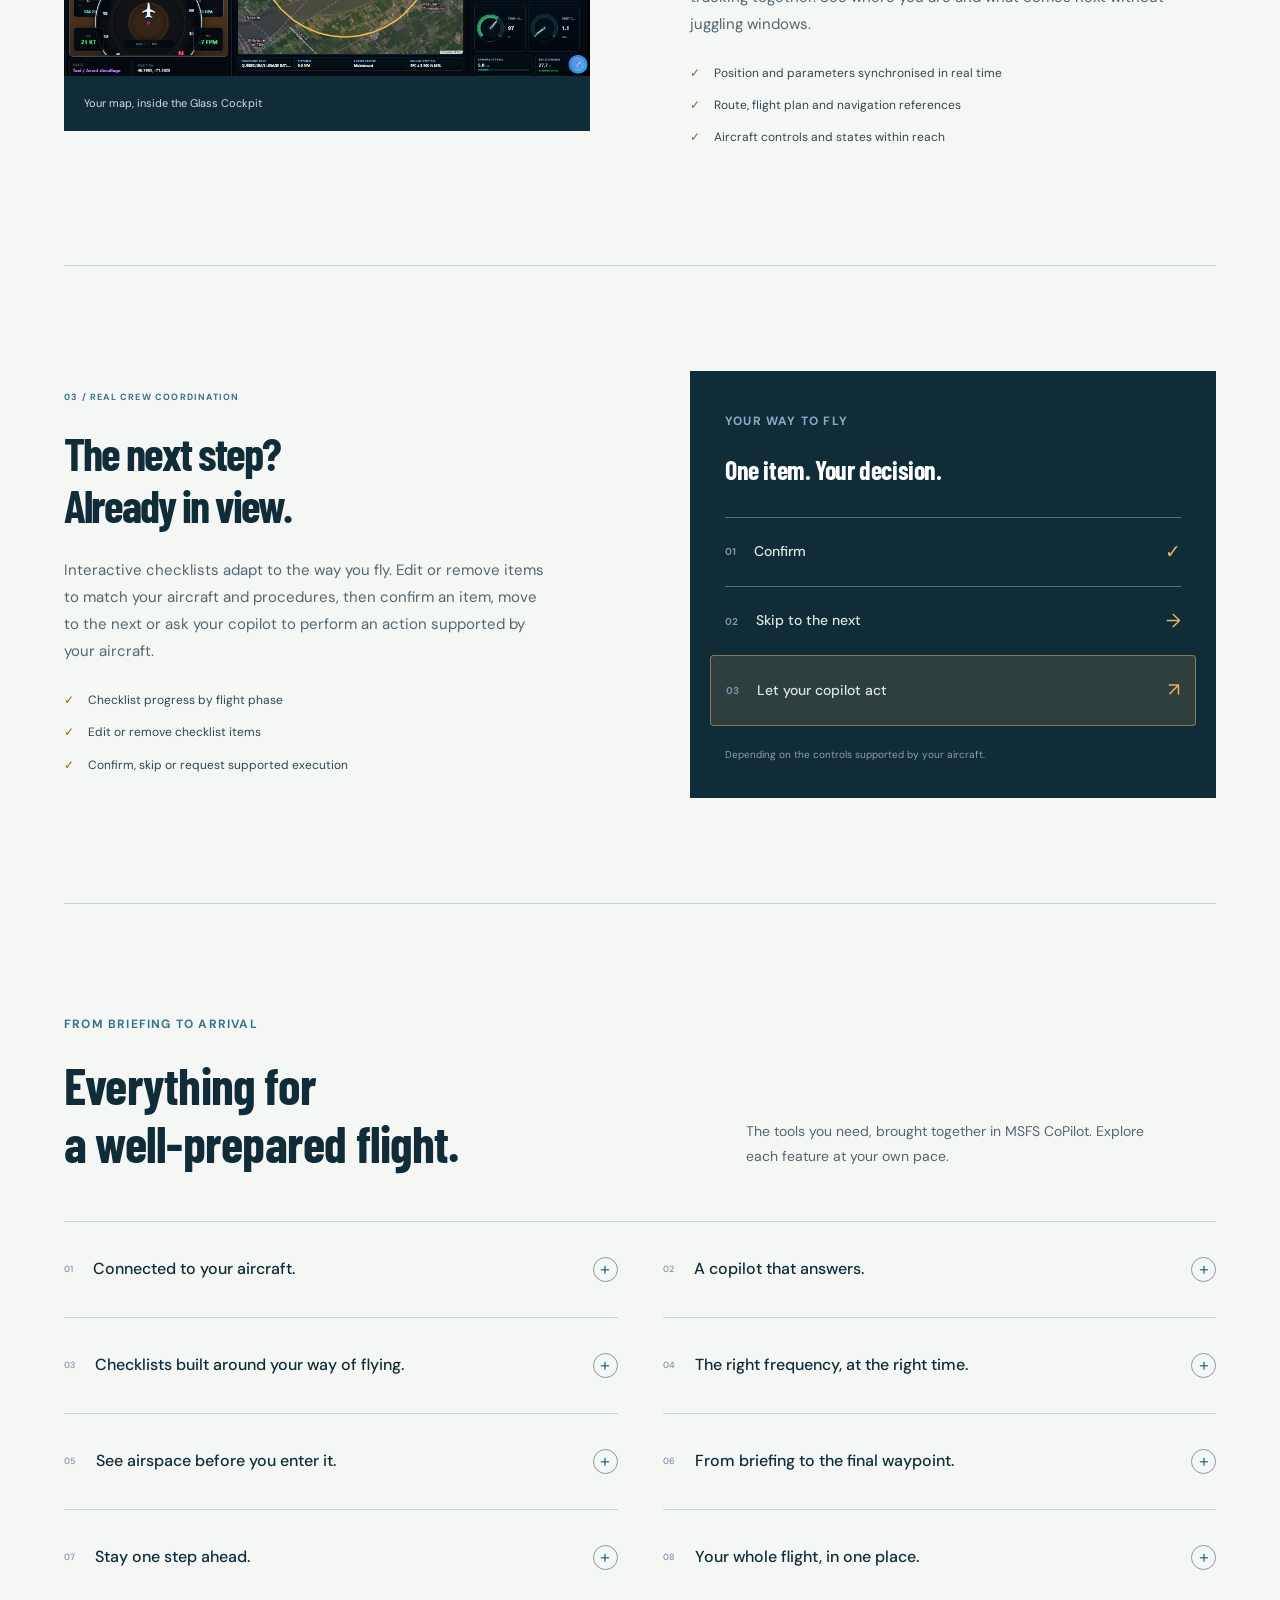
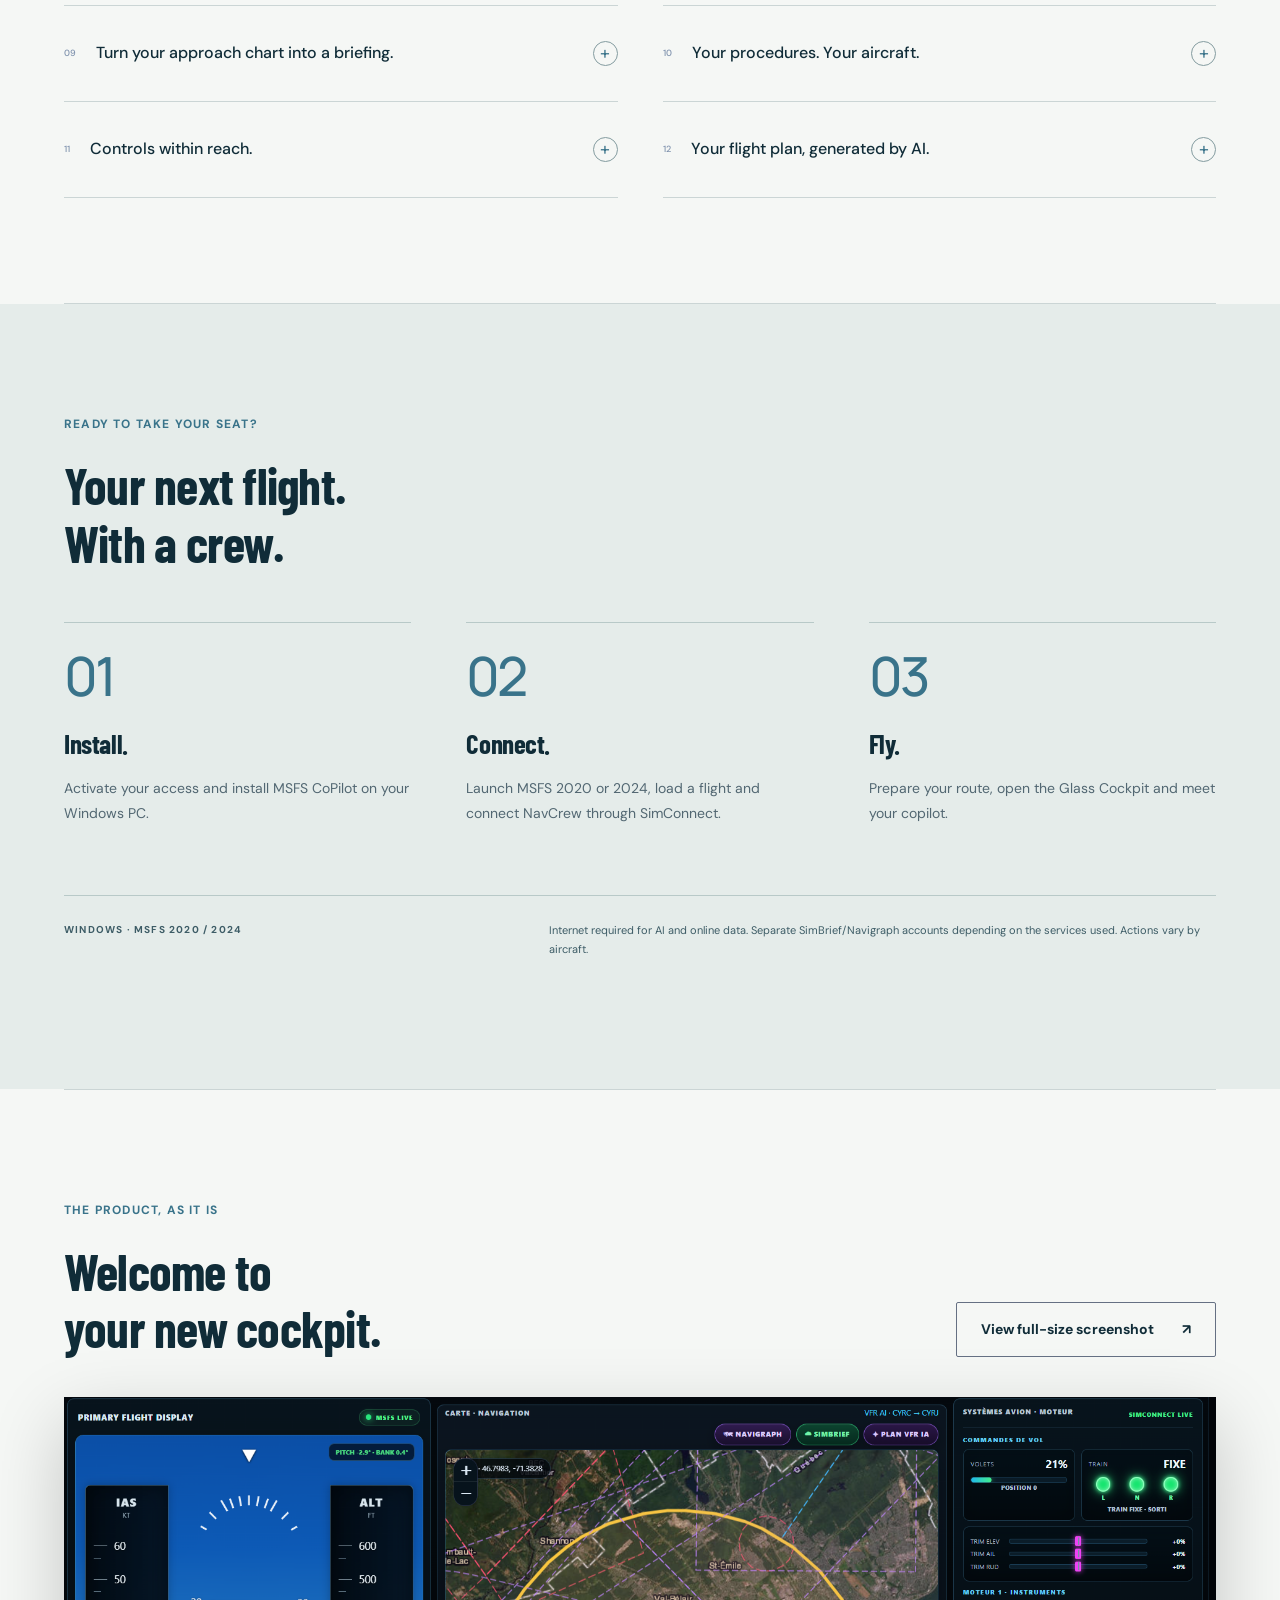
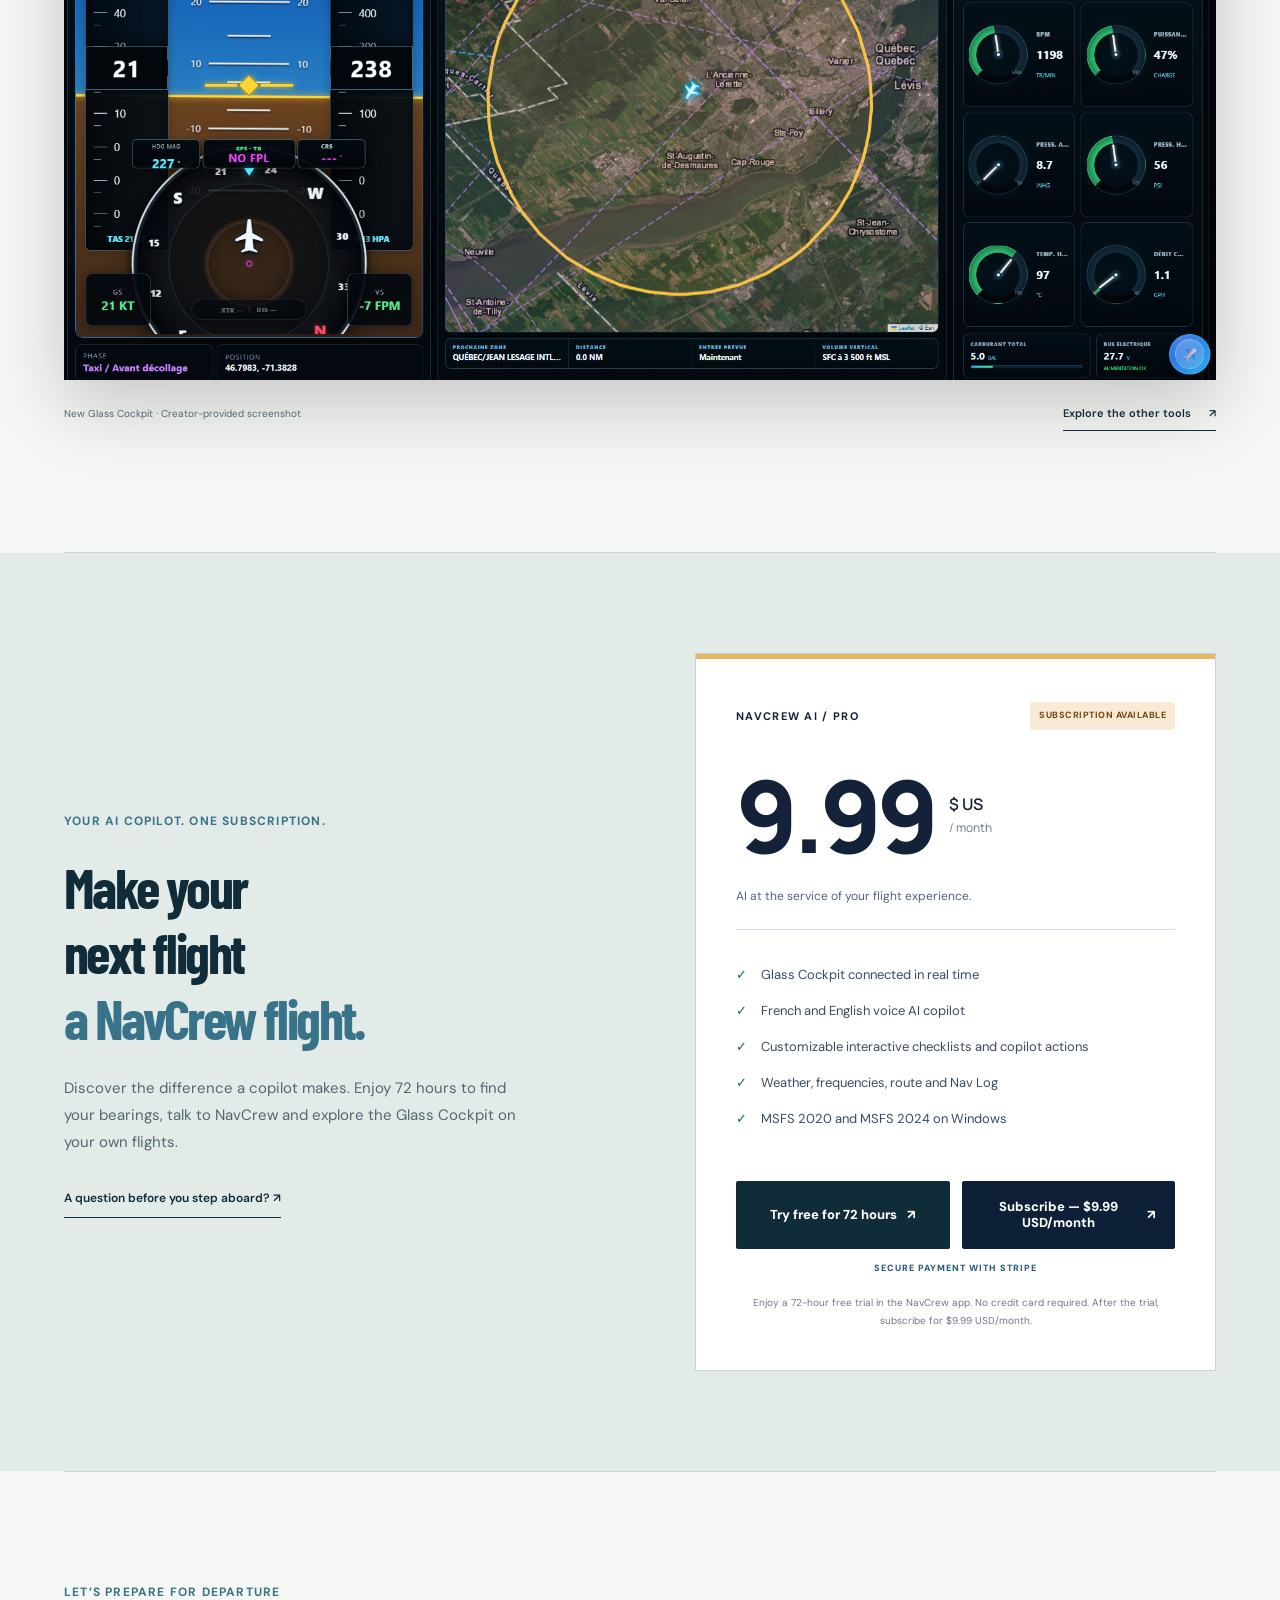
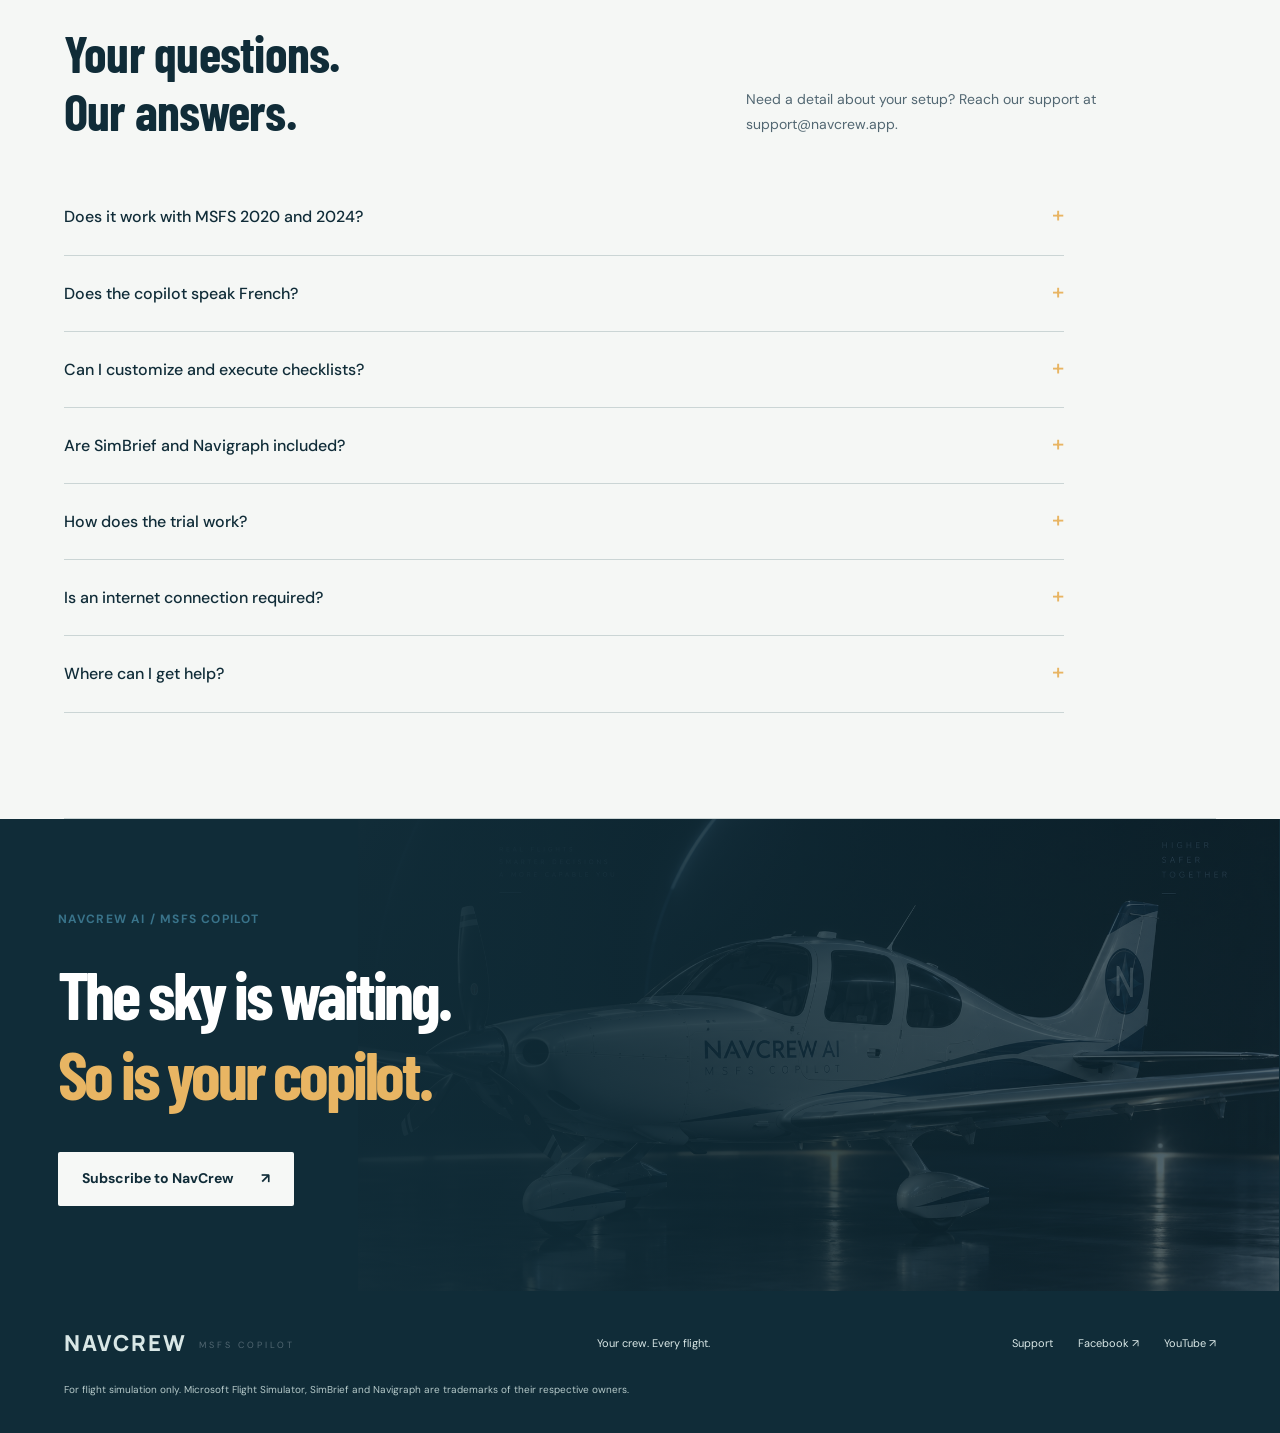
==== commit 5234f452: "Fix trial button text contrast" ====
--- a/index.html
+++ b/index.html
@@ -74,8 +74,8 @@
   padding:14px 18px;
 }
 #tarifs .pricing-actions .navcrew-trial-button,
-#tarifs .pricing-actions .navcrew-trial-button span{
-  color:#061426 !important;
+#tarifs .pricing-actions .navcrew-trial-button *{
+  color:#ffffff !important;
 }
 #tarifs .pricing-actions .navcrew-subscribe-button{
   background:#0d2038 !important;
